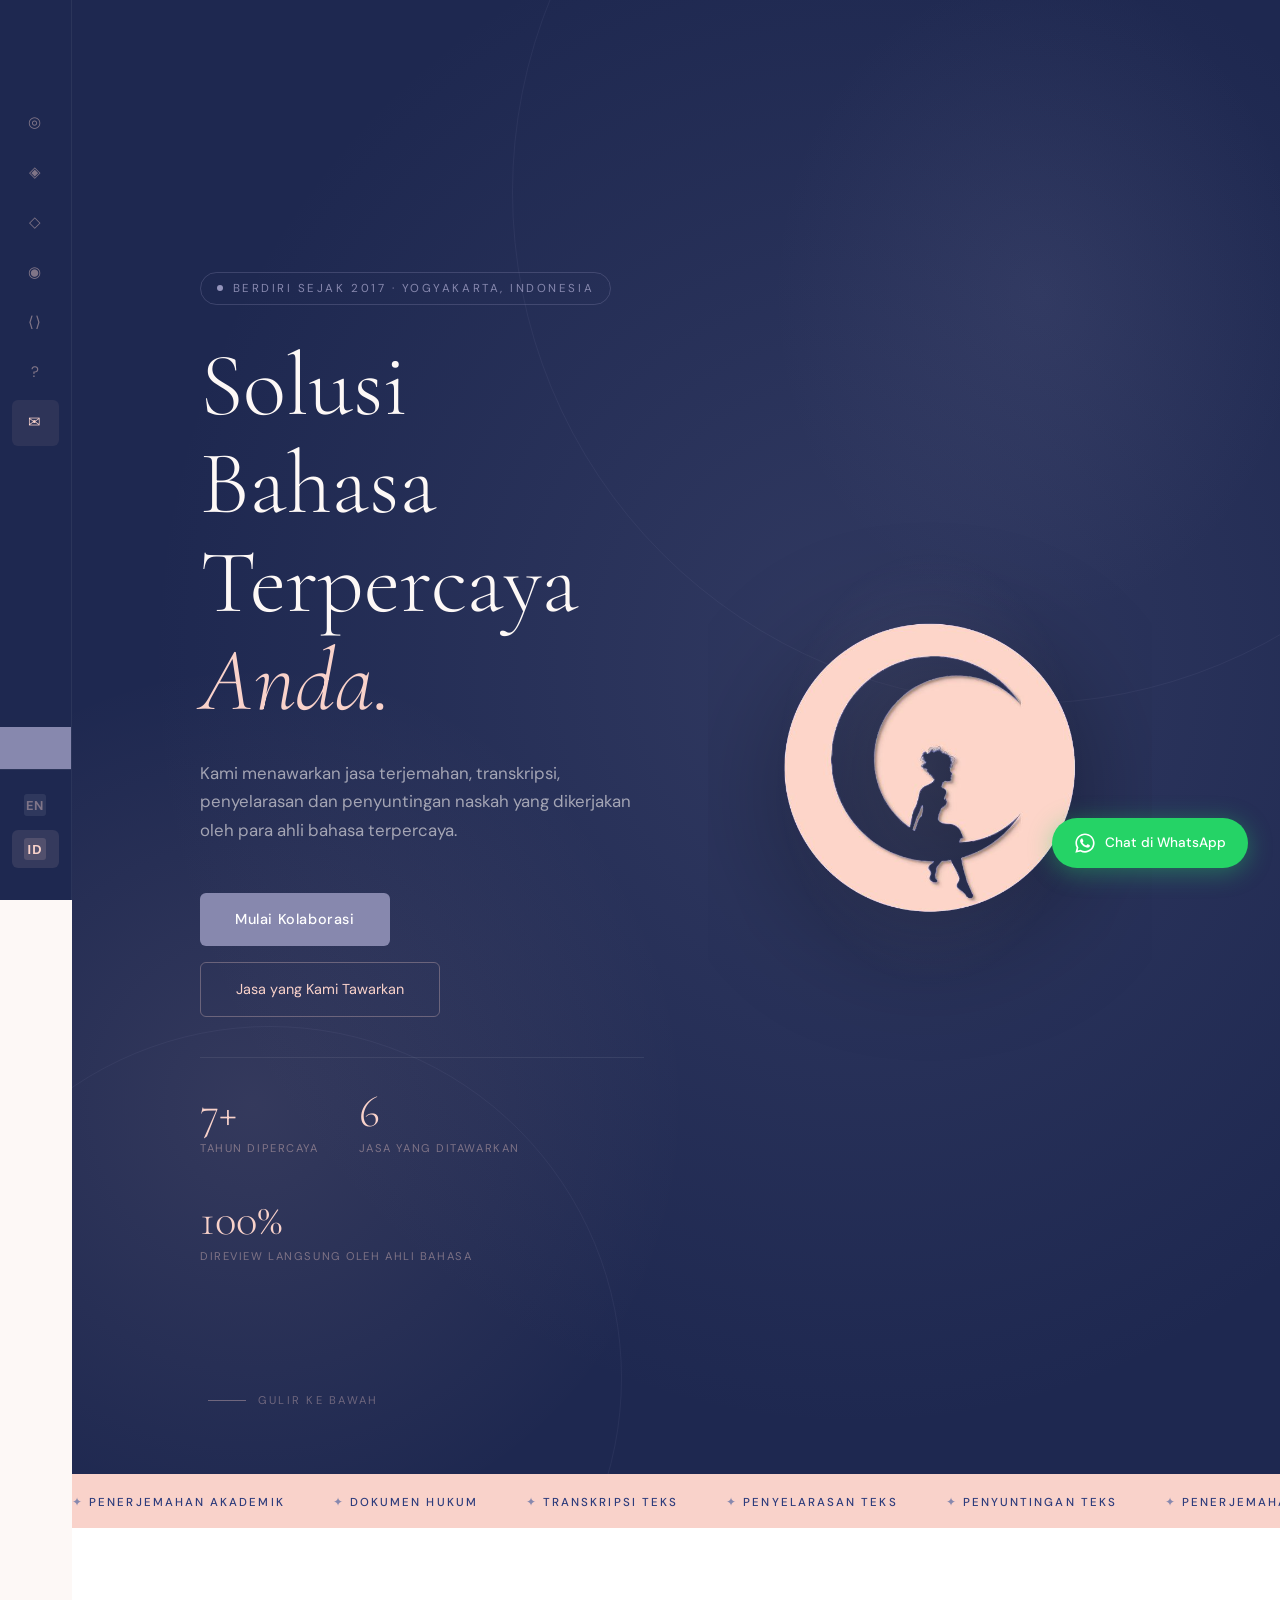
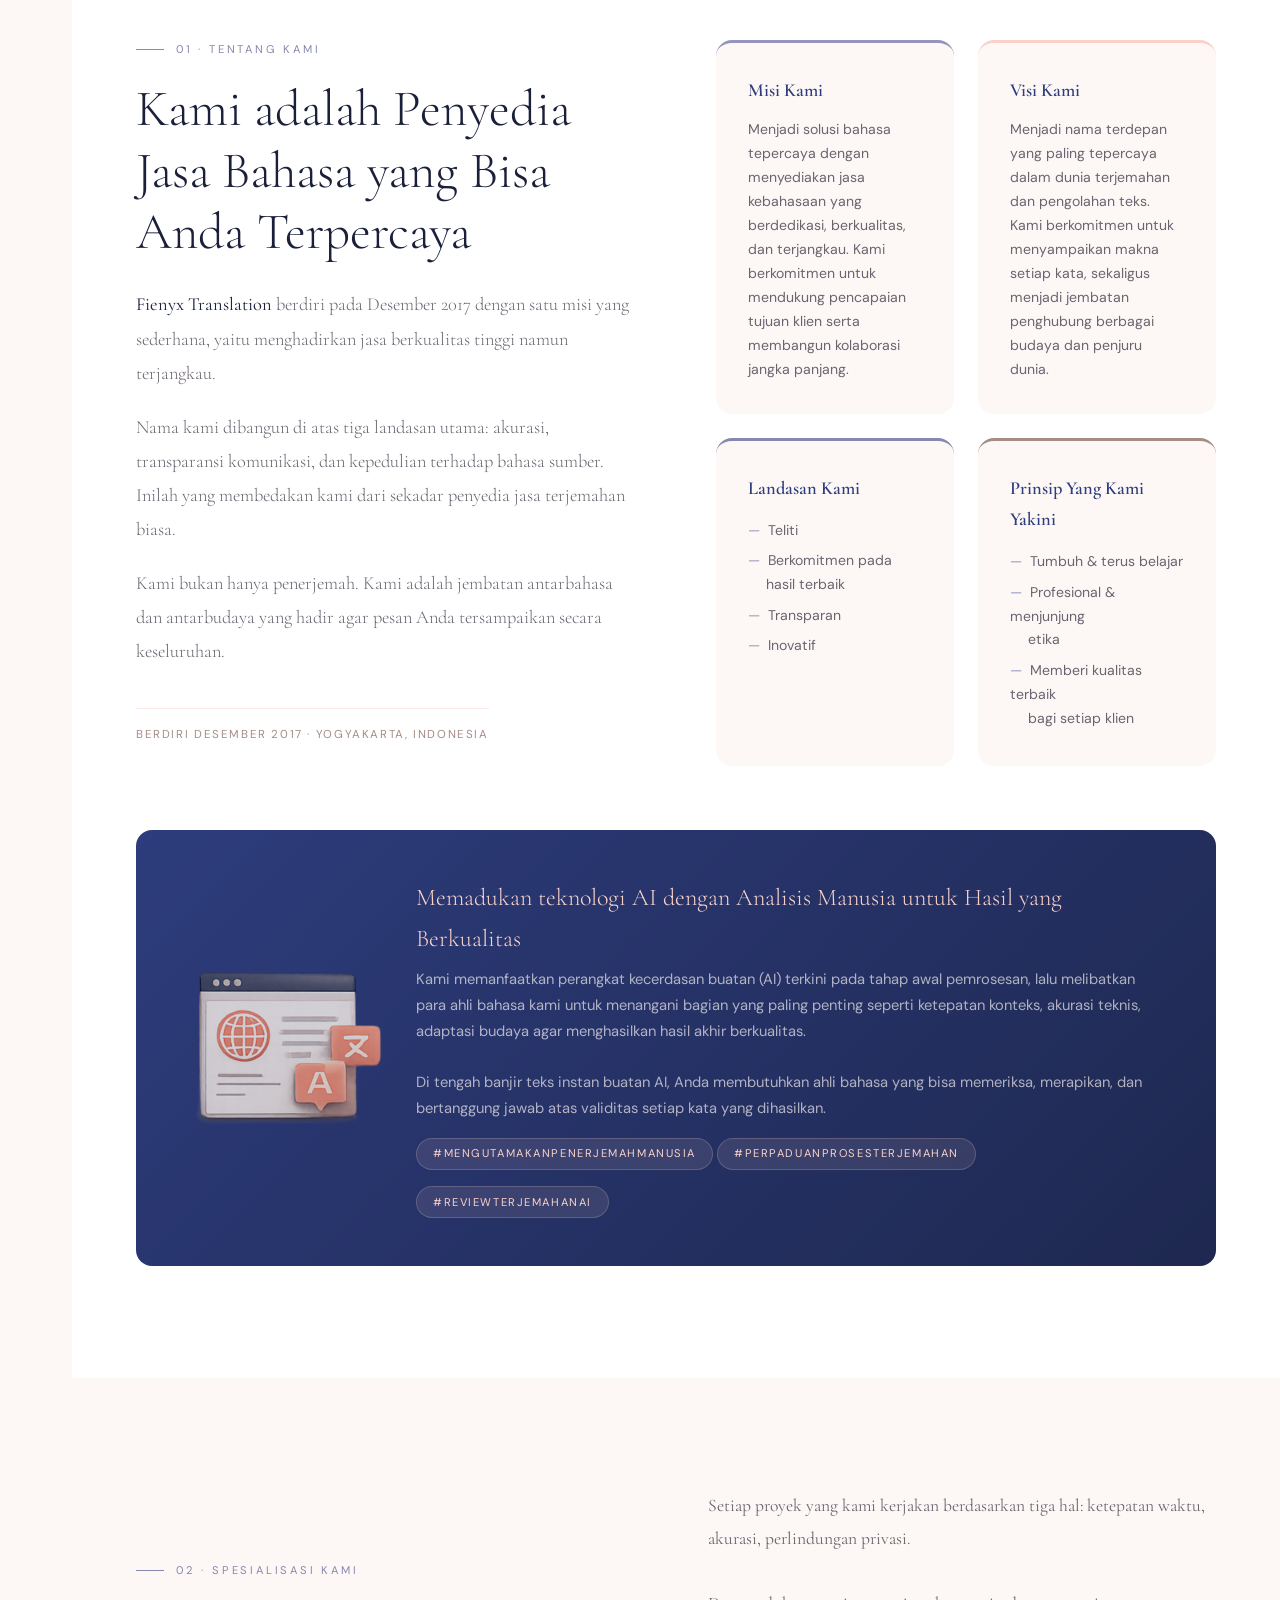
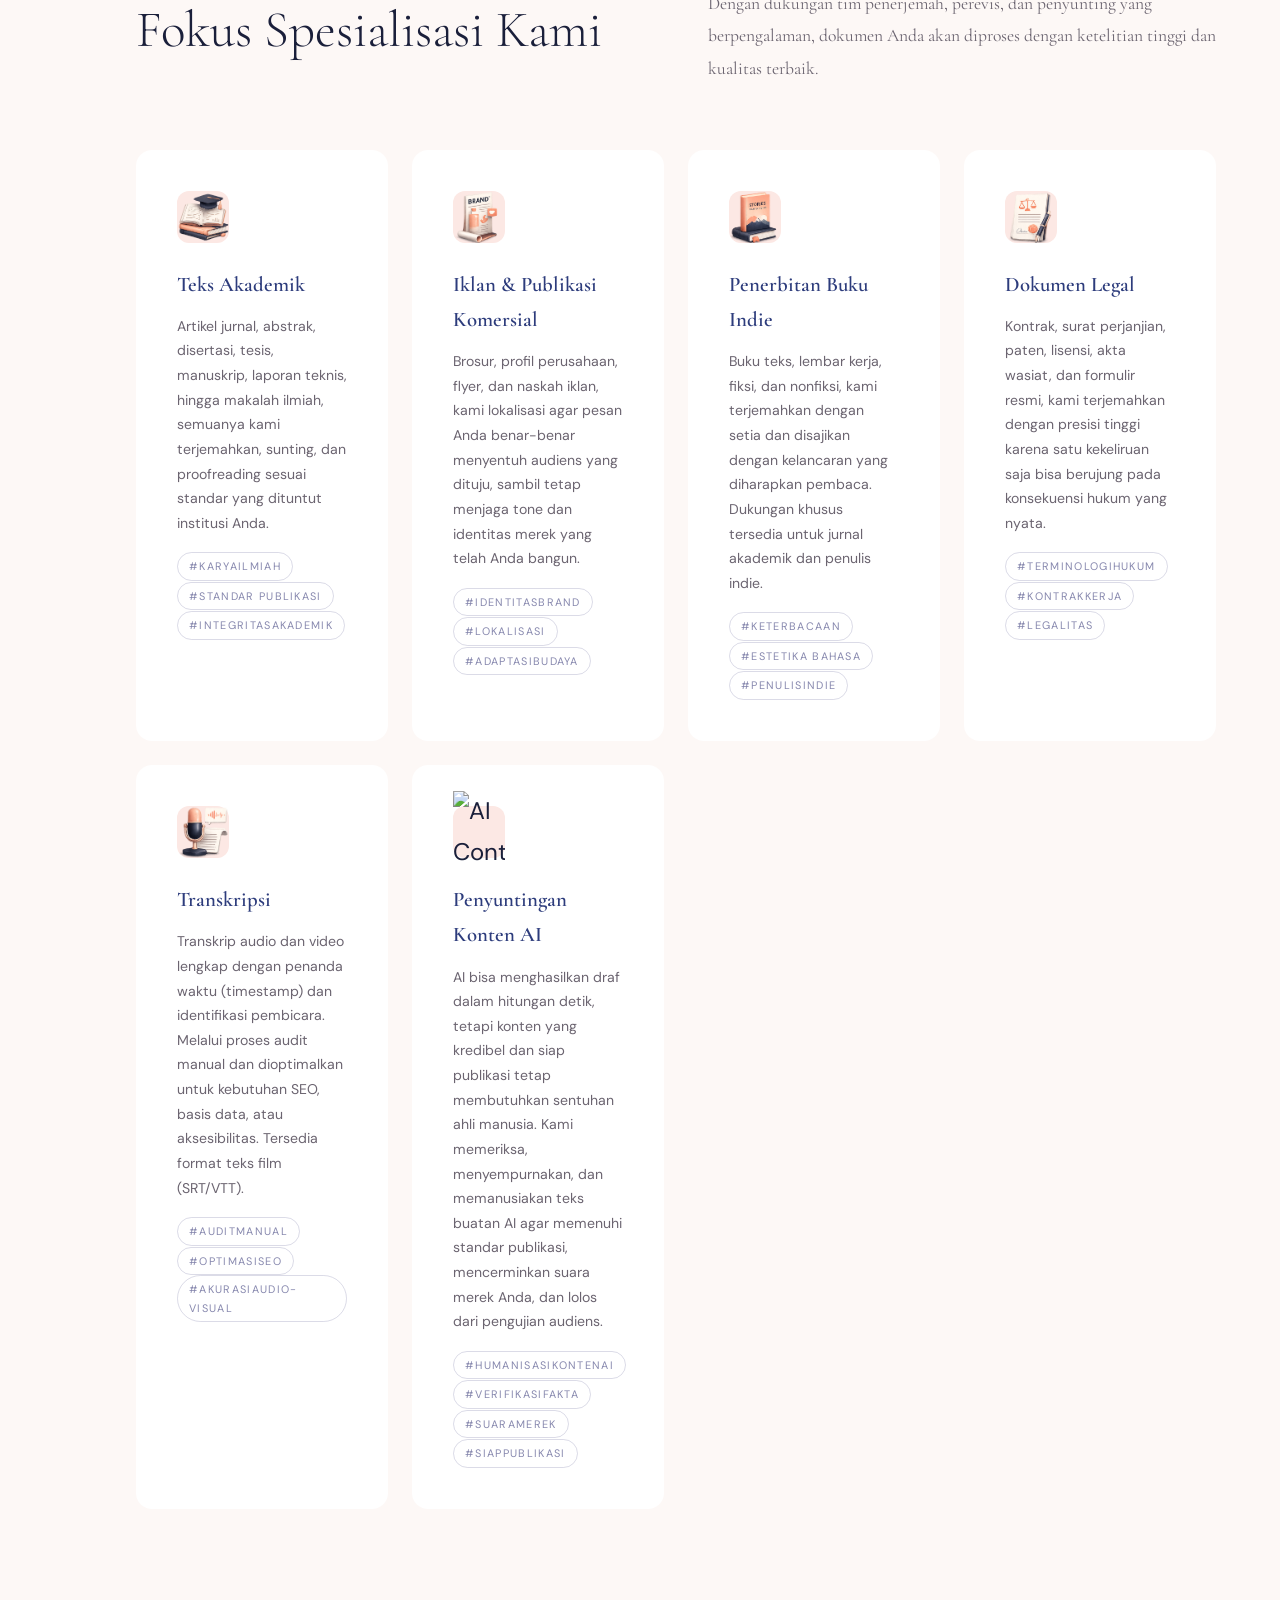
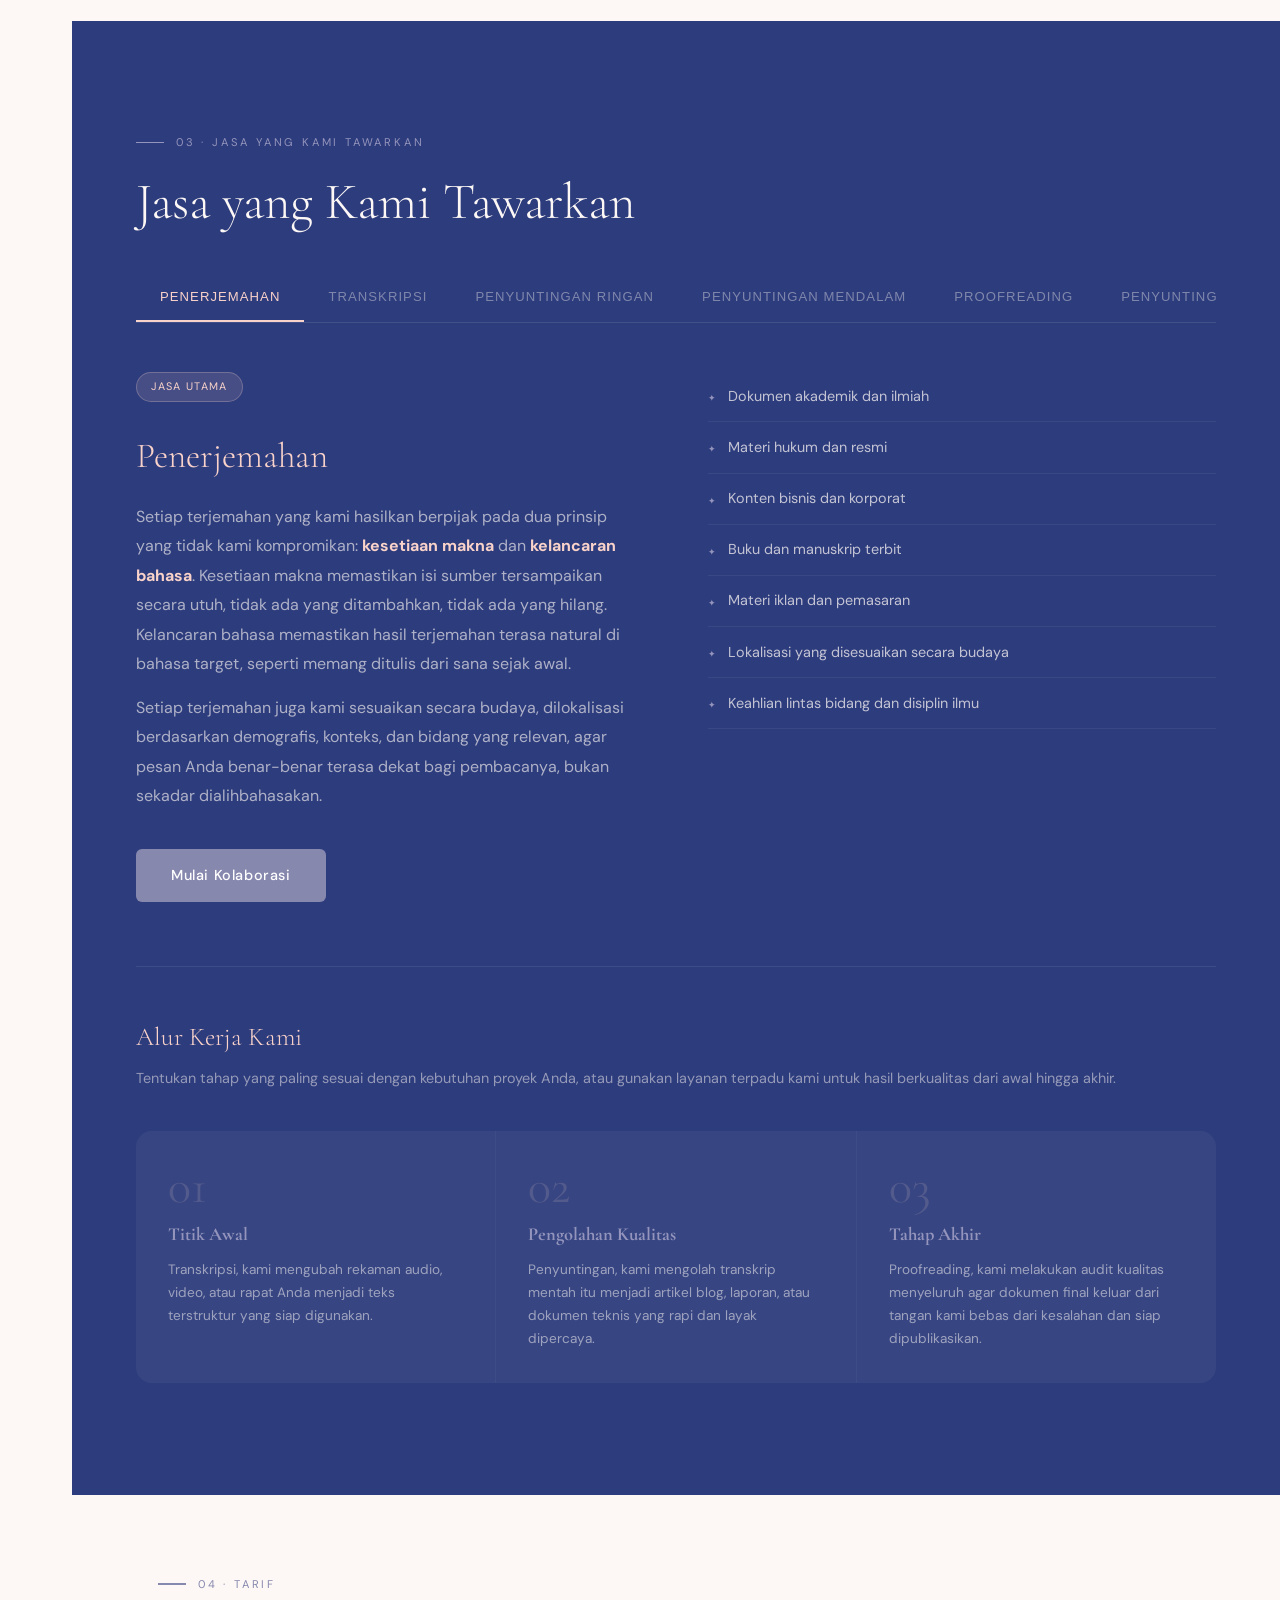
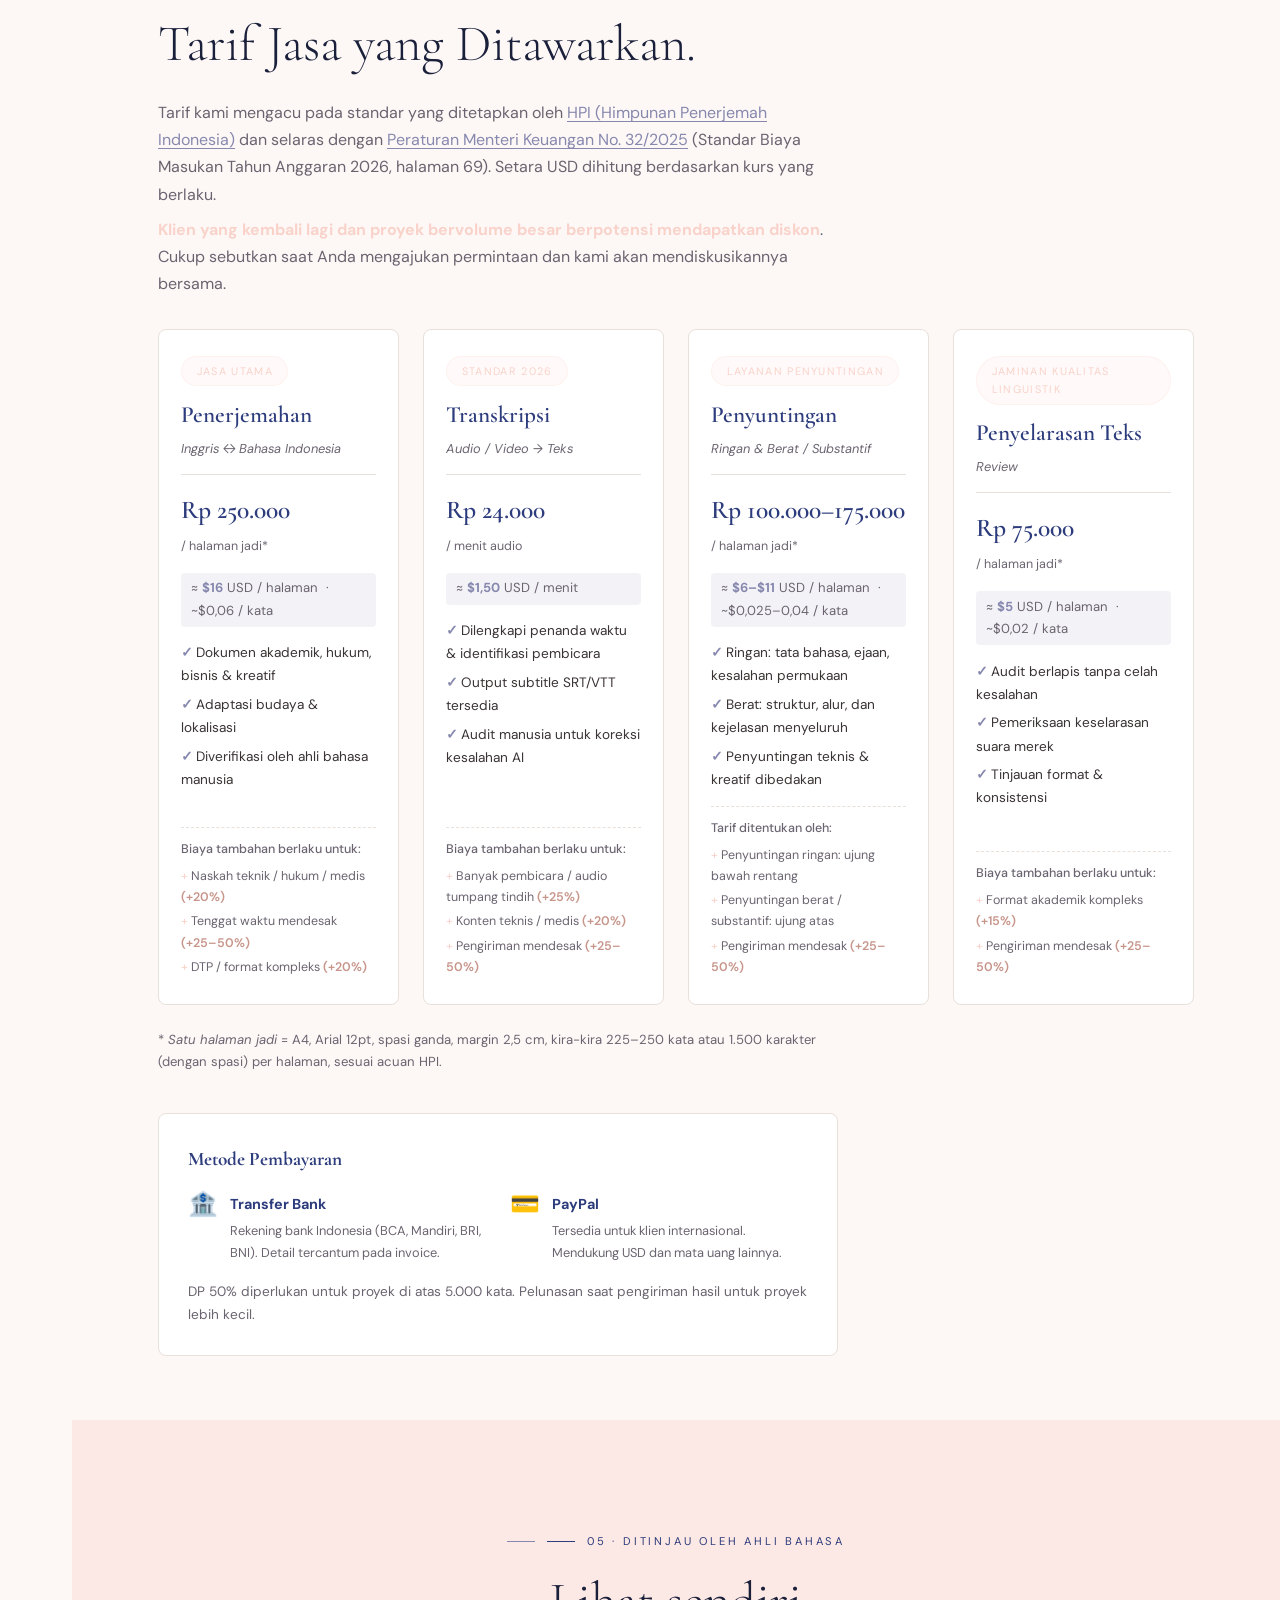
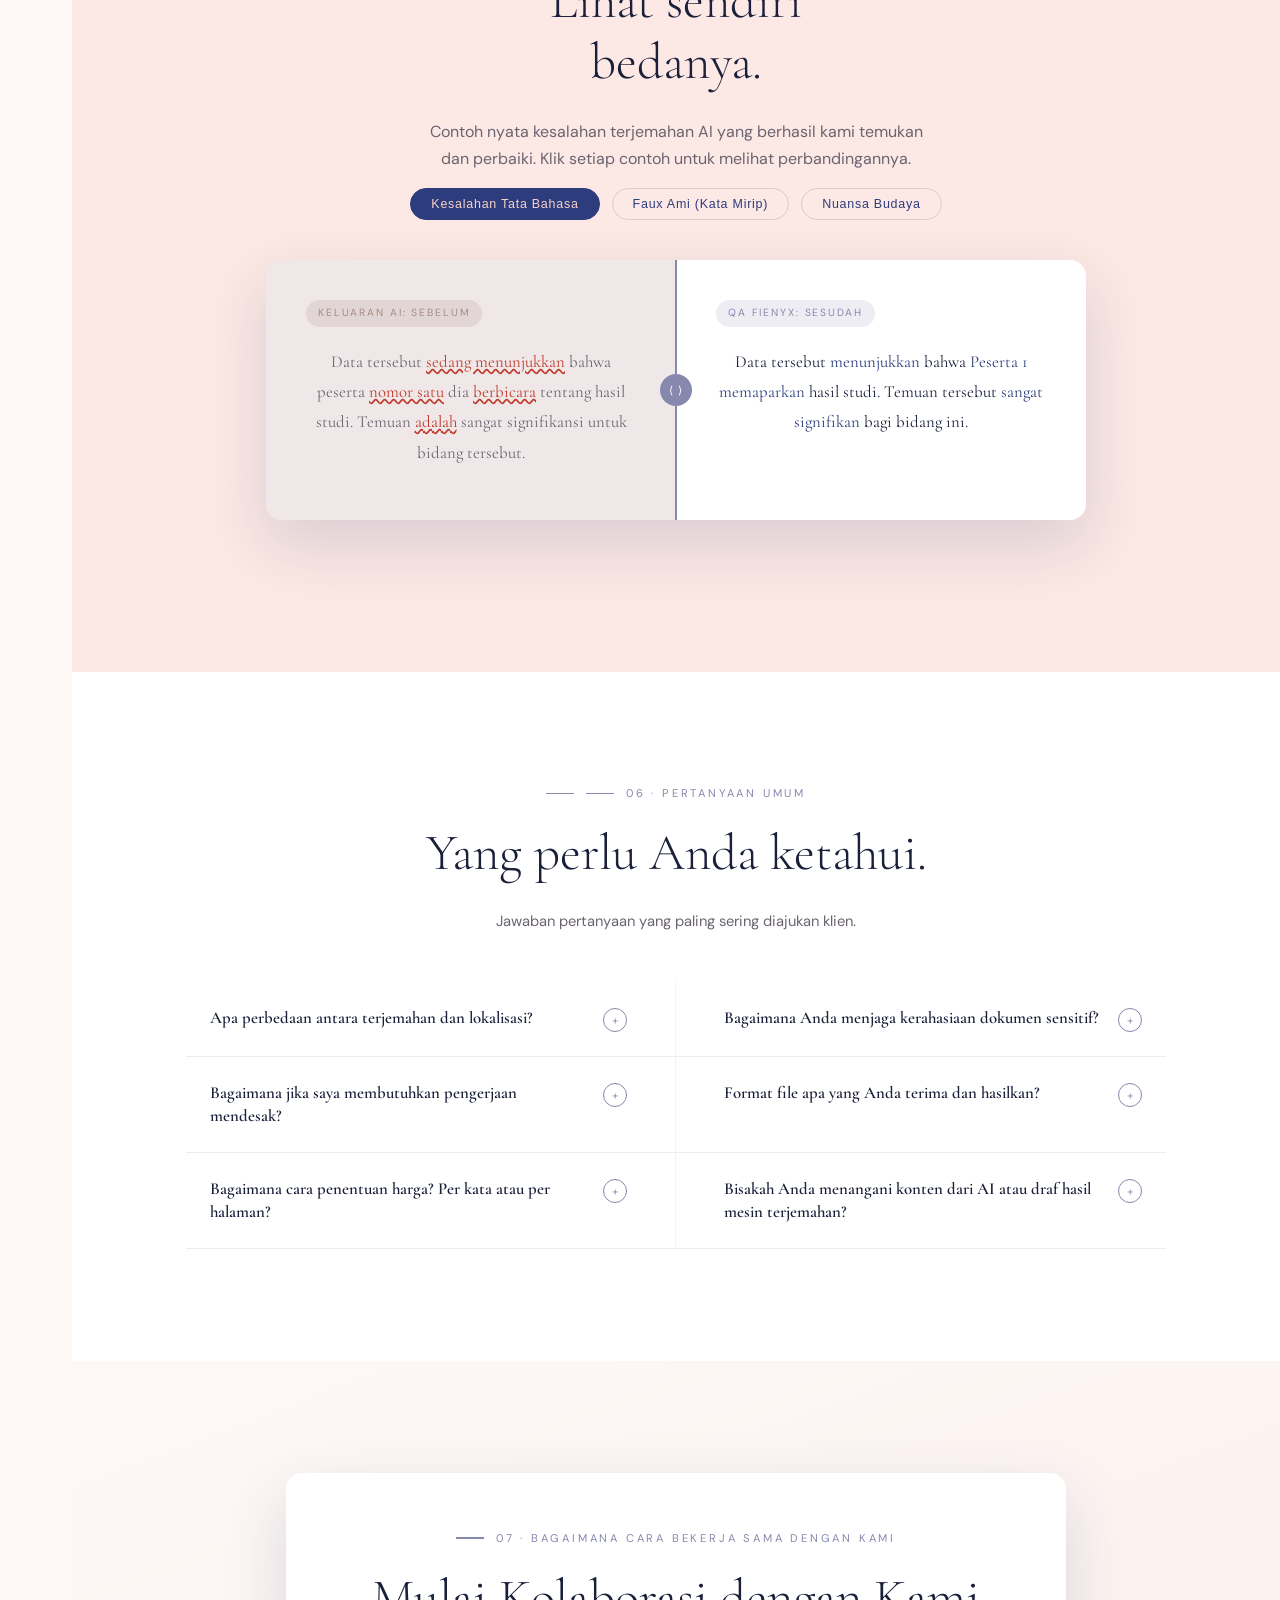
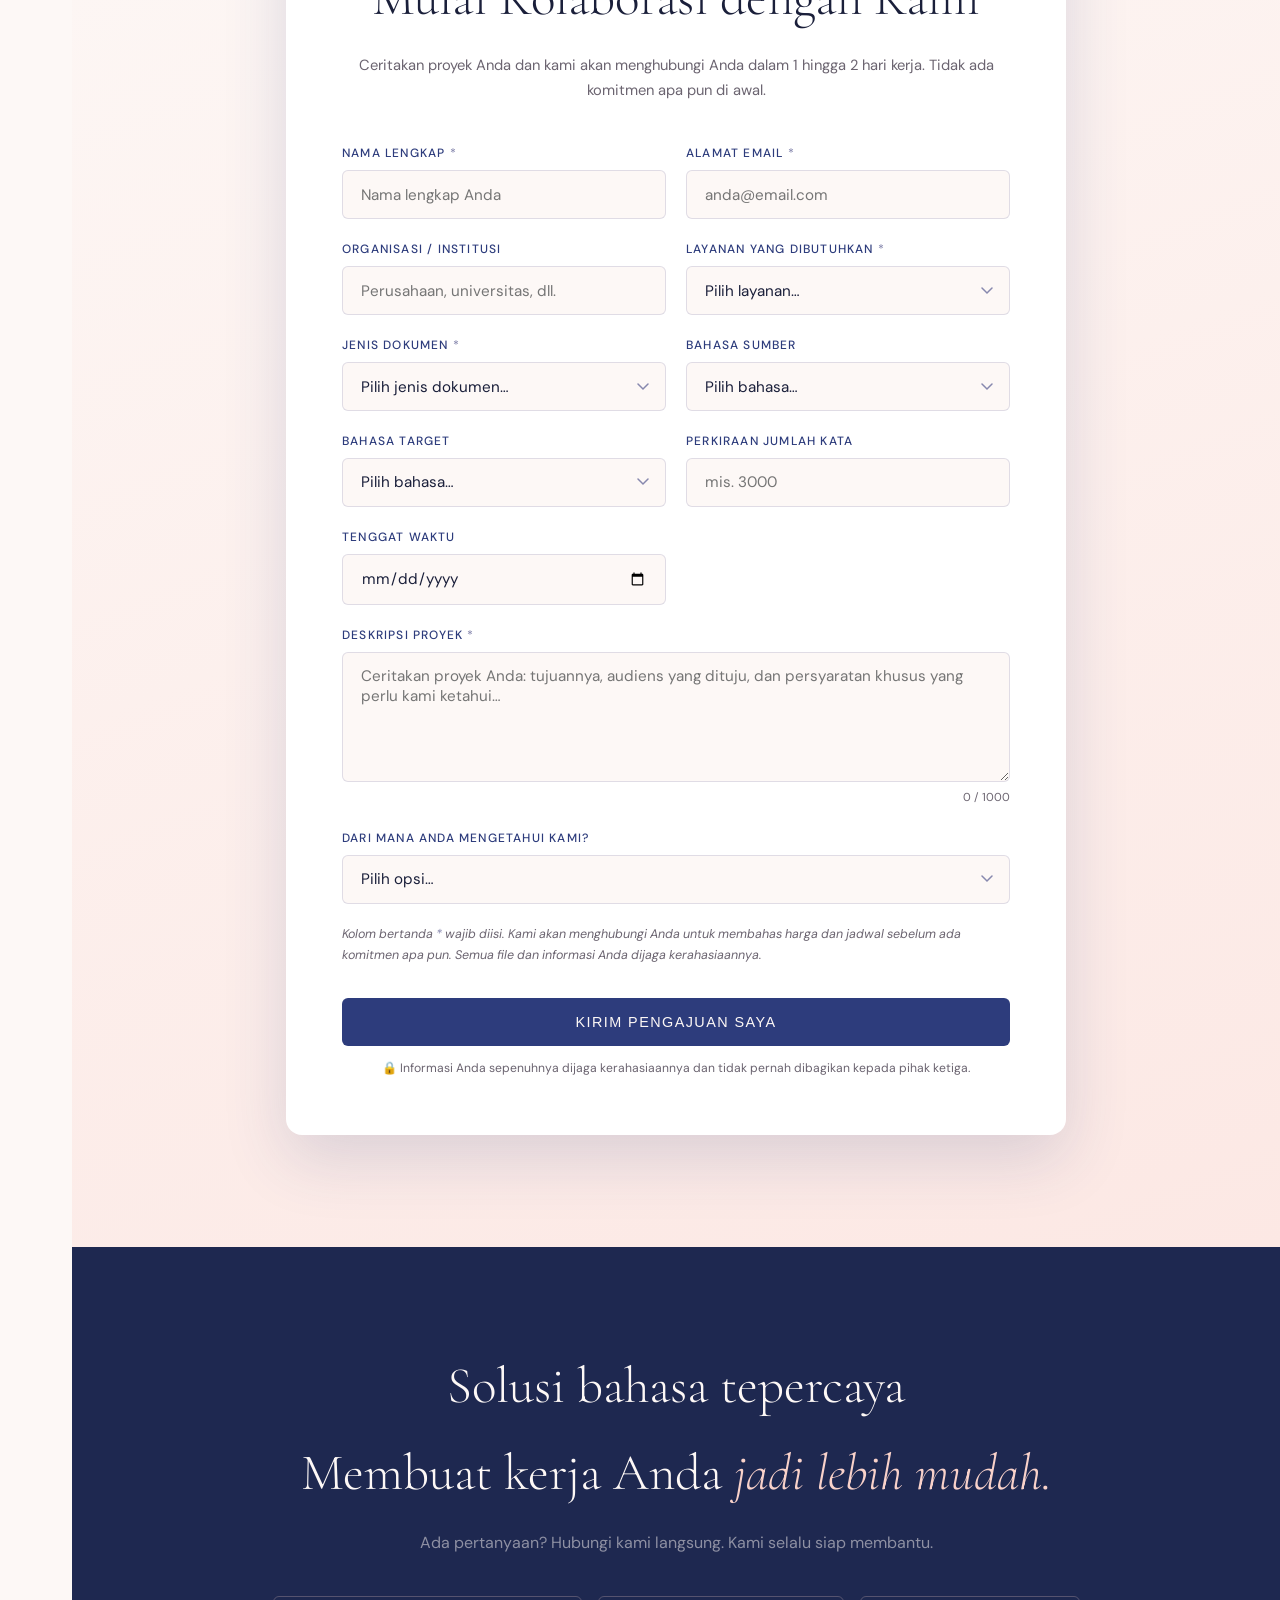
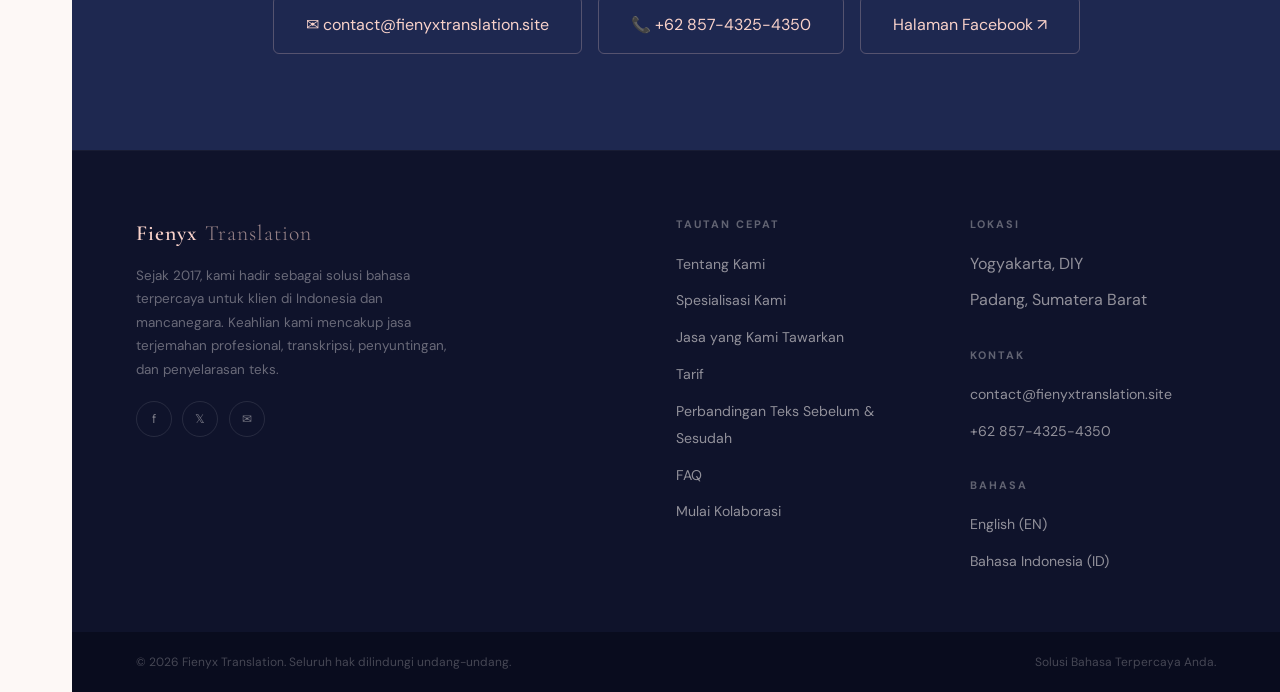
==== id.html @ f1f5223c "Update id.html" ====
<!DOCTYPE html>
<html lang="id">
<head>
  <meta charset="UTF-8" />
  <meta name="viewport" content="width=device-width, initial-scale=1.0" />

  <!-- ===== PRIMARY SEO ===== -->
   <title>Fienyx Translation — Solusi Bahasa Terpercaya Anda | Penerjemahan, Transkripsi, Penyuntingan | Yogyakarta</title>
  <meta name="description" content="Fienyx Translation adalah solusi bahasa terpercaya Anda untuk penerjemahan profesional (EN↔ID), transkripsi cerdas, proofreading bebas kesalahan, dan penyuntingan substantif. Berbasis di Yogyakarta, Indonesia." />
  <meta name="keywords" content="jasa terjemahan indonesia, penerjemahan, penyelarasan teks, transkripsi, terjemahan inggris indonesia, terjemahan akademik, terjemahan hukum, yogyakarta" />
  <meta name="author" content="Fienyx Translation" />
  <meta name="robots" content="index, follow" />
  <link rel="canonical" href="https://fienyxtranslation.site/id.html" />

  <!-- ===== HREFLANG ===== -->
  <link rel="alternate" hreflang="en" href="https://fienyxtranslation.site/" />
  <link rel="alternate" hreflang="id" href="https://fienyxtranslation.site/id.html" />
  <link rel="alternate" hreflang="x-default" href="https://fienyxtranslation.site/" />

  <!-- ===== OPEN GRAPH ===== -->
  <meta property="og:title" content="Fienyx Translation — Solusi Bahasa yang Bisa Anda Percaya" />
  <meta property="og:description" content="Penerjemahan profesional, transkripsi cerdas, dan proofreading bebas kesalahan, dikerjakan dengan teliti dan penuh tanggung jawab. Solusi bahasa terpercaya Anda sejak 2017." />
  <meta property="og:type" content="website" />
  <meta property="og:url" content="https://fienyxtranslation.site/id.html" />
  <meta property="og:locale" content="id_ID" />
  <meta property="og:locale:alternate" content="en_US" />

  <!-- ===== TWITTER CARD ===== -->
  <meta name="twitter:card" content="summary_large_image" />
  <meta name="twitter:site" content="@Fienyxtrans" />
  <meta name="twitter:title" content="Fienyx Translation: Solusi Bahasa Terpercaya Anda." />
  <meta name="twitter:description" content="Penerjemahan profesional, transkripsi, dan penyelarasan teks. Solusi bahasa terpercaya sejak 2017." />

  <!-- ===== FAVICON ===== -->
  <link rel="icon" type="image/x-icon" href="images/favicon.ico" />
  <link rel="icon" type="image/png" sizes="32x32" href="images/favicon-32x32.png" />
  <link rel="icon" type="image/png" sizes="16x16" href="images/favicon-16x16.png" />
  <link rel="apple-touch-icon" sizes="180x180" href="images/apple-touch-icon.png" />

  <!-- ===== FONTS ===== -->
  <link rel="preconnect" href="https://fonts.googleapis.com" />
  <link rel="preconnect" href="https://fonts.gstatic.com" crossorigin />
  <link href="https://fonts.googleapis.com/css2?family=Cormorant+Garamond:ital,wght@0,300;0,400;0,600;1,300;1,400&family=DM+Sans:ital,wght@0,300;0,400;0,500;1,300&family=Playfair+Display:wght@700&display=swap" rel="stylesheet" />

  <link rel="stylesheet" href="css/styles.css" />

  <!-- ===== SCHEMA.ORG ===== -->
  <script type="application/ld+json">
  {
    "@context": "https://schema.org",
    "@type": "LocalBusiness",
    "name": "Fienyx Translation",
    "description": "Layanan penerjemahan profesional, transkripsi, penyelarasan teks, dan penyuntingan substantif. Berdiri sejak 2017.",
    "url": "https://fienyxtranslation.site/id.html",
    "email": "contact@fienyxtranslation.site",
    "foundingDate": "2017-12",
    "areaServed": ["Indonesia", "Internasional"],
    "address": {
      "@type": "PostalAddress",
      "addressLocality": "Yogyakarta",
      "addressRegion": "DIY",
      "addressCountry": "ID"
    },
    "sameAs": [
      "https://web.facebook.com/Fienyx.translation",
      "https://twitter.com/Fienyxtrans"
    ],
    "serviceType": ["Penerjemahan", "Transkripsi Audio", "Penyelarasan Teks", "Penyuntingan Teks"],
    "inLanguage": ["id", "en"]
  }
  </script>

  <!-- Pricing Section Styles -->
  <style>
  #pricing {
    padding: 5rem 2rem 4rem;
    max-width: 1100px;
    margin: 0 auto;
  }

  .pricing-grid {
    display: grid;
    grid-template-columns: repeat(auto-fit, minmax(240px, 1fr));
    gap: 1.5rem;
    margin-top: 1rem;
  }

  .pricing-card {
    background: var(--surface, #fff);
    border: 1.5px solid var(--border, #e8e0da);
    border-radius: 8px;
    padding: 1.6rem 1.4rem;
    display: flex;
    flex-direction: column;
    gap: 0.9rem;
    transition: box-shadow 0.25s ease, border-color 0.25s ease;
  }

  .pricing-card:hover {
    box-shadow: 0 6px 24px rgba(45,60,124,0.10);
    border-color: var(--periwinkle, #8788ae);
  }

  .pricing-card-header h3 {
    font-family: 'Cormorant Garamond', serif;
    font-size: 1.45rem;
    font-weight: 600;
    color: var(--navy, #2d3c7c);
    margin: 0 0 0.15rem;
  }

  .pricing-lang {
    font-size: 0.8rem;
    color: var(--muted, #888);
    font-style: italic;
    margin: 0;
  }

  .pricing-rate {
    border-top: 1px solid var(--border, #e8e0da);
    padding-top: 0.8rem;
  }

  .pricing-amount {
    display: block;
    font-family: 'Cormorant Garamond', serif;
    font-size: 1.6rem;
    font-weight: 600;
    color: var(--navy, #2d3c7c);
  }

  .pricing-unit {
    font-size: 0.78rem;
    color: var(--muted, #888);
  }

  .pricing-usd {
    font-size: 0.82rem;
    color: var(--muted, #888);
    background: rgba(138,140,174,0.10);
    border-radius: 4px;
    padding: 0.3rem 0.6rem;
    display: inline-block;
  }

  .pricing-usd strong {
    color: var(--periwinkle, #8788ae);
  }

  .pricing-includes {
    list-style: none;
    padding: 0;
    margin: 0;
    font-size: 0.85rem;
    color: var(--body, #3a3334);
    display: flex;
    flex-direction: column;
    gap: 0.35rem;
  }

  .pricing-includes li::before {
    content: "✓ ";
    color: var(--periwinkle, #8788ae);
    font-weight: 700;
  }

  .pricing-surcharge {
    border-top: 1px dashed var(--border, #e8e0da);
    padding-top: 0.7rem;
    font-size: 0.78rem;
    color: var(--muted, #888);
    margin-top: auto;
  }

  .pricing-surcharge p {
    margin: 0 0 0.35rem;
    font-weight: 500;
  }

  .pricing-surcharge ul {
    list-style: none;
    padding: 0;
    margin: 0;
    display: flex;
    flex-direction: column;
    gap: 0.2rem;
  }

  .pricing-surcharge li::before {
    content: "+ ";
    color: var(--blush, #f9d2ca);
  }

  .pricing-surcharge em {
    font-style: normal;
    color: var(--blush-dark, #c7958a);
    font-weight: 600;
  }

  .pricing-footnote {
    font-size: 0.82rem;
    color: var(--muted, #888);
    margin-top: 1.5rem;
    max-width: 680px;
  }

  .pricing-payment {
    margin-top: 2.5rem;
    padding: 1.8rem;
    background: var(--surface, #fff);
    border: 1.5px solid var(--border, #e8e0da);
    border-radius: 8px;
    max-width: 680px;
  }

  .pricing-payment h4 {
    font-family: 'Cormorant Garamond', serif;
    font-size: 1.2rem;
    color: var(--navy, #2d3c7c);
    margin: 0 0 1rem;
  }

  .payment-methods {
    display: flex;
    flex-direction: column;
    gap: 1rem;
  }

  @media (min-width: 600px) {
    .payment-methods { flex-direction: row; gap: 1.5rem; }
  }

  .payment-method {
    display: flex;
    align-items: flex-start;
    gap: 0.75rem;
    flex: 1;
  }

  .payment-icon {
    font-size: 1.5rem;
    line-height: 1;
    flex-shrink: 0;
  }

  .payment-method strong {
    display: block;
    font-size: 0.9rem;
    color: var(--navy, #2d3c7c);
    margin-bottom: 0.25rem;
  }

  .payment-method p {
    font-size: 0.8rem;
    color: var(--muted, #888);
    margin: 0;
  }

  @media (max-width: 600px) {
    .pricing-grid { grid-template-columns: 1fr; }
    #pricing { padding: 3.5rem 1.25rem 3rem; }
  }
  </style>
</head>
<body>

<!-- SKIP TO CONTENT -->
<a href="#main-content" class="skip-link">Ke konten utama</a>

<!-- PRELOADER -->
<div id="preloader" role="status" aria-label="Memuat">
  <div class="loader-logo" aria-hidden="true">Fienyx</div>
  <div class="loader-bar" aria-hidden="true"><div class="loader-bar-fill"></div></div>
</div>

<!-- BACK TO TOP -->
<button id="back-top" aria-label="Kembali ke atas">↑</button>

<!-- WHATSAPP FLOATING BUTTON -->
<a href="https://wa.me/6285743254350?text=Halo%20Fienyx%20Translation%2C%20saya%20ingin%20bertanya%20mengenai%20layanan%20Anda."
   class="whatsapp-float"
   target="_blank"
   rel="noopener noreferrer"
   aria-label="Chat dengan kami di WhatsApp">
  <svg viewBox="0 0 32 32" fill="currentColor" xmlns="http://www.w3.org/2000/svg" aria-hidden="true">
    <path d="M16 2C8.268 2 2 8.268 2 16c0 2.522.666 4.886 1.83 6.938L2 30l7.29-1.807A13.92 13.92 0 0 0 16 30c7.732 0 14-6.268 14-14S23.732 2 16 2Zm0 25.6a11.54 11.54 0 0 1-5.86-1.6l-.42-.25-4.33 1.074 1.097-4.218-.275-.433A11.562 11.562 0 0 1 4.4 16C4.4 9.592 9.592 4.4 16 4.4S27.6 9.592 27.6 16 22.408 27.6 16 27.6Zm6.34-8.62c-.348-.174-2.062-1.018-2.382-1.133-.32-.116-.554-.174-.787.174-.234.348-.905 1.133-1.11 1.367-.204.234-.407.261-.756.087-.348-.174-1.47-.542-2.8-1.727-1.034-.922-1.733-2.062-1.937-2.41-.203-.348-.022-.536.153-.709.157-.155.348-.406.522-.609.174-.203.232-.348.348-.582.116-.232.058-.436-.029-.609-.087-.174-.787-1.897-1.078-2.598-.284-.682-.573-.59-.787-.6l-.67-.012c-.232 0-.61.087-.928.435-.32.348-1.22 1.192-1.22 2.907 0 1.715 1.25 3.373 1.424 3.607.174.232 2.46 3.757 5.96 5.27.834.36 1.485.575 1.993.736.837.267 1.6.229 2.202.139.672-.1 2.062-.843 2.354-1.657.29-.815.29-1.513.204-1.657-.087-.145-.32-.232-.668-.406Z"/>
  </svg>
  <span class="whatsapp-float-label">Chat di WhatsApp</span>
</a>

<!-- SIDEBAR TOGGLE (mobile) -->
<button id="sidebarToggle" aria-label="Buka/tutup menu navigasi" aria-expanded="false" aria-controls="sidebar">
  <span></span><span></span><span></span>
</button>

<!-- SIDEBAR OVERLAY (mobile) -->
<div id="sidebarOverlay" aria-hidden="true"></div>

<!-- SIDEBAR NAV -->
<nav id="sidebar" role="navigation" aria-label="Navigasi utama">
  <a href="#hero" class="sidebar-logo" aria-label="Fienyx Translation: Beranda">
    <div class="sidebar-logo-mark" aria-hidden="true"><img src="/images/favicon-16x16.png" alt="Fienyx Logo"></div>
    <div class="sidebar-logo-text">Fienyx <span>Translation</span></div>
  </a>

  <div class="sidebar-nav" role="list">
    <a href="#about" class="sidebar-link" role="listitem" data-tooltip="Tentang Kami">
      <span class="sidebar-link-icon" aria-hidden="true">◎</span>
      <span class="sidebar-link-label">Tentang Kami</span>
    </a>
    <a href="#services" class="sidebar-link" role="listitem" data-tooltip="Keahlian Kami">
      <span class="sidebar-link-icon" aria-hidden="true">◈</span>
      <span class="sidebar-link-label">Spesialisasi Kami</span>
    </a>
    <a href="#offerings" class="sidebar-link" role="listitem" data-tooltip="Layanan">
      <span class="sidebar-link-icon" aria-hidden="true">◇</span>
      <span class="sidebar-link-label">Jasa yang Kami Tawarkan</span>
    </a>
    <a href="#pricing" class="sidebar-link" role="listitem" data-tooltip="Tarif">
      <span class="sidebar-link-icon" aria-hidden="true">◉</span>
      <span class="sidebar-link-label">Tarif</span>
    </a>
    <a href="#compare" class="sidebar-link" role="listitem" data-tooltip="Sebelum & Sesudah">
      <span class="sidebar-link-icon" aria-hidden="true">⟨⟩</span>
      <span class="sidebar-link-label">Perbandingan Teks</span>
    </a>
    <a href="#faq" class="sidebar-link" role="listitem" data-tooltip="FAQ">
      <span class="sidebar-link-icon" aria-hidden="true">?</span>
      <span class="sidebar-link-label">FAQ</span>
    </a>
    <a href="#contact" class="sidebar-link" role="listitem" data-tooltip="Kontak">
      <span class="sidebar-link-icon" aria-hidden="true">✉</span>
      <span class="sidebar-link-label">Kontak</span>
    </a>
  </div>
  <a href="#apply" class="sidebar-cta" data-tooltip="Ajukan Penawaran">
    <span class="sidebar-link-icon" aria-hidden="true">✦</span>
    <span class="sidebar-cta-label">Mulai Kolaborasi</span>
  </a>

  <div class="sidebar-lang" role="navigation" aria-label="Pilihan bahasa">
    <a href="index.html" class="sidebar-lang-btn" aria-label="Ganti ke Bahasa Inggris" hreflang="en">
      <span class="sidebar-lang-icon" aria-hidden="true">EN</span>
      <span class="sidebar-lang-label">English</span>
    </a>
    <button class="sidebar-lang-btn active" aria-current="true" aria-label="Bahasa saat ini: Indonesia">
      <span class="sidebar-lang-icon" aria-hidden="true">ID</span>
      <span class="sidebar-lang-label">Indonesia</span>
    </button>
  </div>
</nav>

<!-- MAIN CONTENT -->
<main id="main-content">

<!-- HERO -->
<section id="hero" aria-label="Hero">
  <div class="hero-bg" aria-hidden="true"></div>
  <div class="hero-mesh" aria-hidden="true"></div>
  <div class="hero-content">
    <div class="hero-text-col">
      <div class="hero-tag">Berdiri Sejak 2017 · Yogyakarta, Indonesia</div>
      <h1 class="hero-h1">
        Solusi Bahasa <br> Terpercaya <em> Anda.</em>
      </h1>
      <p class="hero-sub">
        Kami menawarkan jasa terjemahan, transkripsi, penyelarasan dan penyuntingan naskah yang dikerjakan oleh para ahli bahasa terpercaya.
      </p>
      <div class="hero-actions">
        <a href="#apply" class="btn-primary">Mulai Kolaborasi</a>
        <a href="#offerings" class="btn-outline">Jasa yang Kami Tawarkan</a>
      </div>
      <div class="hero-stats-row">
        <div class="stat-item">
          <div class="stat-num">7+</div>
          <div class="stat-label">Tahun Dipercaya</div>
        </div>
        <div class="stat-item">
          <div class="stat-num">6</div>
          <div class="stat-label">Jasa yang Ditawarkan</div>
        </div>
        <div class="stat-item">
          <div class="stat-num">100%</div>
          <div class="stat-label">Direview Langsung oleh Ahli Bahasa</div>
        </div>
      </div>
    </div>

    <div class="hero-image-col">
      <img src="images/hero.png" alt="Tim Fienyx Translation sedang bekerja" class="hero-img" width="500" height="625" />
    </div>
  </div>
  <a href="#about" class="hero-scroll" aria-label="Gulir ke bagian Tentang Kami">Gulir ke Bawah</a>
</section>

<!-- TRUST MARQUEE -->
<div class="trust-marquee" aria-hidden="true" role="presentation">
  <div class="marquee-track">
    <span>Penerjemahan Akademik</span>
    <span>Dokumen Hukum</span>
    <span>Transkripsi Teks</span>
    <span>Penyelarasan Teks</span>
    <span>Penyuntingan Teks</span>
    <span>Penerjemahan Akademik</span>
    <span>Penerjemahan Dokumen Hukum</span>
    <span>Transkripsi Teks</span>
    <span>Penyelarasan Teks</span>
    <span>Penyuntingan Penyelarasan</span>
  </div>
</div>

<!-- ABOUT -->
<section id="about" aria-labelledby="about-heading">
  <div class="about-grid">
    <div class="about-intro reveal">
      <div class="section-label">01 · Tentang Kami</div>
      <h2 id="about-heading" class="section-title">Kami adalah Penyedia Jasa Bahasa yang Bisa Anda Terpercaya</h2>
      <p>
        <strong>Fienyx Translation</strong> berdiri pada Desember 2017 dengan satu misi yang sederhana, yaitu menghadirkan jasa berkualitas tinggi namun terjangkau. 
      </p>
      <p>
        Nama kami dibangun di atas tiga landasan utama: akurasi, transparansi komunikasi, dan kepedulian terhadap bahasa sumber. Inilah yang membedakan kami dari sekadar penyedia jasa terjemahan biasa. 
      </p>
      <p>
         Kami bukan hanya penerjemah. Kami adalah jembatan antarbahasa dan antarbudaya yang hadir agar pesan Anda tersampaikan secara keseluruhan. 
      </p>
      <span class="about-tag">Berdiri Desember 2017 · Yogyakarta, Indonesia</span>
    </div>
    <div class="about-values reveal" style="transition-delay:.15s">
      <div class="value-card">
        <h4>Misi Kami</h4>
        <p> Menjadi solusi bahasa tepercaya dengan menyediakan jasa kebahasaan yang berdedikasi, berkualitas, dan terjangkau. Kami berkomitmen untuk mendukung pencapaian tujuan klien serta membangun kolaborasi jangka panjang.</p>
      </div>
      <div class="value-card">
        <h4>Visi Kami</h4>
        <p> Menjadi nama terdepan yang paling tepercaya dalam dunia terjemahan dan pengolahan teks. Kami berkomitmen untuk menyampaikan makna setiap kata, sekaligus menjadi jembatan penghubung berbagai budaya dan penjuru dunia.</p>
      </div>
      <div class="value-card">
        <h4>Landasan Kami</h4>
        <ul>
          <li>Teliti</li>
          <li>Berkomitmen pada <br> 
               &emsp; hasil terbaik</li>
          <li>Transparan</li>
          <li>Inovatif</li>
        </ul>
      </div>
      <div class="value-card">
        <h4>Prinsip Yang Kami Yakini</h4>
        <ul>
          <li>Tumbuh &amp; terus belajar</li>
          <li>Profesional &amp; menjunjung <br>
            &emsp; etika</li>
          <li>Memberi kualitas terbaik <br>
            &emsp; bagi setiap klien</li>
        </ul>
      </div>
    </div>
  </div>

  <div class="workflow-strip reveal">
    <div class="workflow-icon" aria-hidden="true"><img src="/images/Fienyx - Icon.png" alt="Translation" width="200" height="200"></div>
    <div>
      <h3>Memadukan teknologi AI dengan Analisis Manusia untuk Hasil yang Berkualitas</h3>
      <p>Kami memanfaatkan perangkat kecerdasan buatan (AI) terkini pada tahap awal pemrosesan, lalu melibatkan para ahli bahasa kami untuk menangani bagian yang paling penting seperti ketepatan konteks, akurasi teknis, adaptasi budaya agar menghasilkan hasil akhir berkualitas.
      <br>
      <br>Di tengah banjir teks instan buatan AI, Anda membutuhkan ahli bahasa yang bisa memeriksa, merapikan, dan bertanggung jawab atas validitas setiap kata yang dihasilkan.</p>
      <div class="workflow-badge">#MengutamakanPenerjemahManusia </div>
      <div class="workflow-badge">#PerpaduanProsesTerjemahan</div>
      <div class="workflow-badge"> #ReviewTerjemahanAI </div>
    </div>
  </div>
</section>

<!-- SERVICES -->
<section id="services" aria-labelledby="services-heading">
  <div class="services-intro">
    <div class="reveal">
      <div class="section-label">02 · Spesialisasi Kami</div>
      <h2 id="services-heading" class="section-title">Fokus Spesialisasi Kami</h2>
    </div>
    <p class="services-lead reveal" style="transition-delay:.1s">
      Setiap proyek yang kami kerjakan berdasarkan tiga hal: ketepatan waktu, akurasi, perlindungan privasi.<br>
      <br> Dengan dukungan tim penerjemah, perevis, dan penyunting yang berpengalaman, dokumen Anda akan diproses dengan ketelitian tinggi dan kualitas terbaik.
    </p>
  </div>
  <div class="services-grid">
    <div class="service-card reveal">
      <div class="service-icon" aria-hidden="true"><img src="/images/Fienyx - Icon Academic.png" alt="Academic Text"></div>
      <h3>Teks Akademik</h3>
      <p>Artikel jurnal, abstrak, disertasi, tesis, manuskrip, laporan teknis, hingga makalah ilmiah, semuanya kami terjemahkan, sunting, dan proofreading sesuai standar yang dituntut institusi Anda.</p>
      <span class="service-tag">#KaryaIlmiah</span><span class="service-tag">#Standar Publikasi</span><span class="service-tag">#IntegritasAkademik</span>
    </div>
    <div class="service-card reveal" style="transition-delay:.08s">
      <div class="service-icon" aria-hidden="true"><img src="/images/Fienyx - Icon Brand.png" alt="Brand"></div>
      <h3>Iklan &amp; Publikasi Komersial</h3>
      <p>Brosur, profil perusahaan, flyer, dan naskah iklan, kami lokalisasi agar pesan Anda benar-benar menyentuh audiens yang dituju, sambil tetap menjaga tone dan identitas merek yang telah Anda bangun.</p>
      <span class="service-tag">#IdentitasBrand</span><span class="service-tag">#Lokalisasi</span><span class="service-tag">#AdaptasiBudaya</span>
    </div>
    <div class="service-card reveal" style="transition-delay:.16s">
      <div class="service-icon" aria-hidden="true"><img src="/images/Fienyx - Icon Story.png" alt="Fiction"></div>
      <h3>Penerbitan Buku Indie</h3>
      <p>Buku teks, lembar kerja, fiksi, dan nonfiksi, kami terjemahkan dengan setia dan disajikan dengan kelancaran yang diharapkan pembaca. Dukungan khusus tersedia untuk jurnal akademik dan penulis indie.</p>
      <span class="service-tag">#Keterbacaan</span><span class="service-tag">#Estetika Bahasa</span><span class="service-tag">#PenulisIndie</span>
    </div>
    <div class="service-card reveal" style="transition-delay:.24s">
      <div class="service-icon" aria-hidden="true"><img src="/images/Fienyx - Icon Law.png" alt="Law"></div>
      <h3>Dokumen Legal</h3>
      <p>Kontrak, surat perjanjian, paten, lisensi, akta wasiat, dan formulir resmi, kami terjemahkan dengan presisi tinggi karena satu kekeliruan saja bisa berujung pada konsekuensi hukum yang nyata.</p>
      <span class="service-tag">#TerminologiHukum</span><span class="service-tag">#KontrakKerja</span><span class="service-tag">#Legalitas</span>
    </div>
    <div class="service-card reveal" style="transition-delay:.32s">
      <div class="service-icon" aria-hidden="true"><img src="/images/Fienyx - Icon Transcript.png" alt="Transcript"></div>
      <h3>Transkripsi</h3>
      <p>Transkrip audio dan video lengkap dengan penanda waktu (timestamp) dan identifikasi pembicara. Melalui proses audit manual dan dioptimalkan untuk kebutuhan SEO, basis data, atau aksesibilitas. Tersedia format teks film (SRT/VTT).</p>
      <span class="service-tag">#AuditManual</span><span class="service-tag">#OptimasiSEO</span><span class="service-tag">#AkurasiAudio-Visual</span>
    </div>
    <div class="service-card reveal" style="transition-delay:.40s">
      <div class="service-icon" aria-hidden="true"><img src="/images/Fienyx - Icon AI content.png" alt="AI Content"></div>
      <h3>Penyuntingan Konten AI</h3>
      <p>AI bisa menghasilkan draf dalam hitungan detik, tetapi konten yang kredibel dan siap publikasi tetap membutuhkan sentuhan ahli manusia. Kami memeriksa, menyempurnakan, dan memanusiakan teks buatan AI agar memenuhi standar publikasi, mencerminkan suara merek Anda, dan lolos dari pengujian audiens.</p>
      <span class="service-tag">#HumanisasiKontenAI</span><span class="service-tag">#VerifikasiFakta</span><span class="service-tag">#SuaraMerek</span><span class="service-tag">#SiapPublikasi</span>
    </div>
  </div>
</section>

<!-- OFFERINGS (TABS) -->
<section id="offerings" aria-labelledby="offerings-heading">
  <div class="reveal">
    <div class="section-label">03 · Jasa yang Kami Tawarkan</div>
    <h2 id="offerings-heading" class="section-title">Jasa yang Kami Tawarkan</h2>
  </div>

  <div class="tabs-nav" style="margin-top:2.5rem" role="tablist" aria-label="Jenis layanan">
    <button class="tab-btn active" data-tab="translating" role="tab" aria-selected="true" aria-controls="tab-translating" id="btn-translating">Penerjemahan</button>
    <button class="tab-btn" data-tab="transcription" role="tab" aria-selected="false" aria-controls="tab-transcription" id="btn-transcription">Transkripsi</button>
    <button class="tab-btn" data-tab="light-editing" role="tab" aria-selected="false" aria-controls="tab-light-editing" id="btn-light-editing">Penyuntingan Ringan</button>
    <button class="tab-btn" data-tab="heavy-editing" role="tab" aria-selected="false" aria-controls="tab-heavy-editing" id="btn-heavy-editing">Penyuntingan Mendalam</button>
    <button class="tab-btn" data-tab="proofreading" role="tab" aria-selected="false" aria-controls="tab-proofreading" id="btn-proofreading">Proofreading</button>
    <button class="tab-btn" data-tab="ai-editing" role="tab" aria-selected="false" aria-controls="tab-ai-editing" id="btn-ai-editing">Penyuntingan Konten AI</button>
  </div>

  <div class="tab-content active" id="tab-translating" role="tabpanel" aria-labelledby="btn-translating">
    <div class="tab-info">
      <div class="tab-badge">Jasa Utama</div>
      <h2>Penerjemahan</h2>
      <p>Setiap terjemahan yang kami hasilkan berpijak pada dua prinsip yang tidak kami kompromikan: <strong style="color:var(--blush)">kesetiaan makna</strong> dan <strong style="color:var(--blush)">kelancaran bahasa</strong>. Kesetiaan makna memastikan isi sumber tersampaikan secara utuh, tidak ada yang ditambahkan, tidak ada yang hilang. Kelancaran bahasa memastikan hasil terjemahan terasa natural di bahasa target, seperti memang ditulis dari sana sejak awal.</p>
      <p>Setiap terjemahan juga kami sesuaikan secara budaya, dilokalisasi berdasarkan demografis, konteks, dan bidang yang relevan, agar pesan Anda benar-benar terasa dekat bagi pembacanya, bukan sekadar dialihbahasakan.</p>
      <a href="#apply" class="btn-primary" style="display:inline-block;margin-top:1.5rem">Mulai Kolaborasi</a>
    </div>
    <div>
      <ul class="tab-list">
        <li>Dokumen akademik dan ilmiah</li>
        <li>Materi hukum dan resmi</li>
        <li>Konten bisnis dan korporat</li>
        <li>Buku dan manuskrip terbit</li>
        <li>Materi iklan dan pemasaran</li>
        <li>Lokalisasi yang disesuaikan secara budaya</li>
        <li>Keahlian lintas bidang dan disiplin ilmu</li>
      </ul>
    </div>
  </div>

  <div class="tab-content" id="tab-transcription" role="tabpanel" aria-labelledby="btn-transcription">
    <div class="tab-info">
      <div class="tab-badge">Standar 2026</div>
      <h2>Transkripsi</h2>
      <p>Ini bukan sekadar ketik ulang audio. Ini adalah <strong style="color:var(--blush)">Pengolahan Data Cerdas</strong>. Kami menghasilkan transkrip lengkap dengan penanda waktu dan identifikasi pembicara yang dirancang sesuai kebutuhan spesifik Anda: optimasi SEO, pengambilan data ke basis data, atau pemenuhan standar aksesibilitas.</p>
      <p>Saat transkrip dari AI kerap meleset dan menghasilkan teks yang tidak akurat, proses kami yang diaudit langsung oleh manusia memastikan setiap kata terverifikasi kebenarannya. Untuk keperluan hukum, rekam medis, atau riset akademik, perbedaan itu sangat menentukan.</p>
      <a href="#apply" class="btn-primary" style="display:inline-block;margin-top:1.5rem">Mulai Kolaborasi</a>
    </div>
    <div>
      <ul class="tab-list">
        <li>Transkrip dengan penanda waktu dan identifikasi pembicara</li>
        <li>Output multi-format: JSON, XML, teks biasa</li>
        <li>File subtitle SRT/VTT</li>
        <li>File audio dan video (.mp4, .wav, .mp3, tautan siaran langsung)</li>
        <li>Format transkrip yang dioptimalkan untuk SEO</li>
        <li>Akurasi terverifikasi untuk konteks hukum dan medis</li>
        <li>Audit manusia untuk koreksi kesalahan AI</li>
      </ul>
    </div>
  </div>

  <div class="tab-content" id="tab-light-editing" role="tabpanel" aria-labelledby="btn-light-editing">
    <div class="tab-info">
      <div class="tab-badge">Layanan Penyuntingan</div>
      <h2>Penyuntingan Ringan</h2>
      <p>Pemeriksaan terfokus yang menyisir kesalahan di permukaan dan menghaluskan bagian yang kurang lancar, tanpa menyentuh suara dan struktur asli tulisan Anda. Cocok untuk teks yang sudah hampir matang dan hanya butuh sentuhan akhir agar bersih, jelas, dan enak dibaca. Layanan ini juga tepat untuk konten AI yang membutuhkan perbaikan tata bahasa dan nada sebelum digunakan.</p>
      <a href="#apply" class="btn-primary" style="display:inline-block;margin-top:1.5rem">Mulai Kolaborasi</a>
    </div>
    <div>
      <ul class="tab-list">
        <li>Tata bahasa, ejaan, dan tanda baca</li>
        <li>Kesalahan sintaksis minor</li>
        <li>Kata atau frasa yang membingungkan (disertai komentar)</li>
        <li>Kekeliruan pada fakta umum dan pengetahuan dasar</li>
        <li>Pilihan kata yang tidak sesuai subjek atau pembaca sasaran</li>
        <li>Panduan izin kutipan dan penulisan sitasi</li>
        <li>Perbaikan tata bahasa dan nada untuk konten AI</li>
      </ul>
    </div>
  </div>

  <div class="tab-content" id="tab-heavy-editing" role="tabpanel" aria-labelledby="btn-heavy-editing">
    <div class="tab-info">
      <div class="tab-badge">Penyuntingan Substantif</div>
      <h2>Penyuntingan Mendalam</h2>
      <p>Revisi menyeluruh dari sisi struktur maupun bahasa, mulai dari kohesi, koherensi, paralelisme, hingga kejelasan isi secara keseluruhan. Kami memperkuat alur logis, memangkas pengulangan, dan menyesuaikan konten agar relevan secara budaya bagi audiens yang Anda sasar.</p>
      <p>Kami membedakan antara <em>Penyuntingan Teknis</em> (presisi dan kejelasan) dan <em>Penyuntingan Kreatif</em> (nada dan gaya), dan menerapkan keduanya sesuai kebutuhan proyek Anda. Layanan ini juga sangat efektif untuk konten AI yang perlu distrukturisasi ulang, diverifikasi faktanya, dan diberi nuansa bahasa yang alami.</p>
      <a href="#apply" class="btn-primary" style="display:inline-block;margin-top:1.5rem">Mulai Kolaborasi</a>
    </div>
    <div>
      <ul class="tab-list">
        <li>Tata bahasa, ejaan, huruf kapital, format, dan tanda baca</li>
        <li>Bahasa yang menghambat komunikasi efektif</li>
        <li>Alur yang tidak logis, pengulangan, dan isi yang saling bertentangan</li>
        <li>Judul, ilustrasi, tabel, angka, dan referensi</li>
        <li>Penyesuaian lintas budaya untuk demografis target</li>
        <li>Pilihan retorika dan gaya bahasa</li>
        <li>Kata ganti dan konjungsi untuk kelancaran bacaan</li>
        <li>Restrukturisasi mendalam dan humanisasi konten AI</li>
        <li>Deteksi halusinasi dan kesalahan fakta pada konten AI</li>
      </ul>
    </div>
  </div>

  <div class="tab-content" id="tab-proofreading" role="tabpanel" aria-labelledby="btn-proofreading">
    <div class="tab-info">
      <div class="tab-badge">Jaminan Kualitas Linguistik</div>
      <h2>Proofreading Bebas Kesalahan</h2>
      <p>Audit <strong style="color:var(--blush)">Jaminan Kualitas Linguistik</strong> berlapis yang jauh melampaui sekadar cek ejaan. Kami memverifikasi tata bahasa, konsistensi format, dan keselarasan suara merek untuk memastikan dokumen Anda benar-benar siap dipublikasikan.</p>
      <p>Anggap layanan ini sebagai garis pertahanan terakhir untuk kampanye berdampak tinggi, naskah akademik, dan publikasi apa pun yang tidak bisa mentoleransi satu kesalahan pun. Kami juga menawarkan pemeriksaan akhir khusus konten AI untuk menangkap frasa kaku, pola berulang, dan ketidakkonsistenan yang sering luput dari pemeriksaan otomatis.</p>
      <a href="#apply" class="btn-primary" style="display:inline-block;margin-top:1.5rem">Mulai Kolaborasi</a>
    </div>
    <div>
      <ul class="tab-list">
        <li>Audit berlapis tanpa celah kesalahan</li>
        <li>Kesalahan ejaan dan ketik</li>
        <li>Huruf kapital dan tanda baca</li>
        <li>Format: ukuran huruf, tebal/miring, spasi, indentasi</li>
        <li>Pemeriksaan keselarasan suara merek</li>
        <li>Konsistensi format di seluruh dokumen</li>
        <li>Kekeliruan kecil dari penulis atau penyunting</li>
        <li>Pemeriksaan akhir konten AI: frasa kaku dan ketidakkonsistenan</li>
      </ul>
    </div>
  </div>

  <div class="tab-content" id="tab-ai-editing" role="tabpanel" aria-labelledby="btn-ai-editing">
    <div class="tab-info">
      <div class="tab-badge">Layanan Baru</div>
      <h2>Penyuntingan Konten AI &amp; Humanisasi</h2>
      <p>AI dapat menghasilkan draf pertama dalam hitungan detik, tetapi teks mentah dari AI jarang langsung siap tayang. Bisa jadi berulang, lemah secara fakta, datar dalam nada, atau kurang memiliki kedalaman yang diharapkan pembaca Anda. Tim kami hadir untuk menjembatani celah itu, mengubah draf AI menjadi konten yang akurat, menarik, dan benar-benar mencerminkan identitas Anda.</p>
      <p>Apakah Anda butuh perbaikan ringan atau revisi struktural menyeluruh, kami menerapkan tingkat keahlian manusia yang tepat agar konten AI Anda benar-benar bekerja.</p>
      <a href="#apply" class="btn-primary" style="display:inline-block;margin-top:1.5rem">Mulai Kolaborasi</a>
    </div>
    <div>
      <ul class="tab-list">
        <li>Koreksi tata bahasa, nada, dan koherensi</li>
        <li>Humanisasi: menghapus frasa kaku dan meningkatkan kelancaran alami</li>
        <li>Deteksi halusinasi dan kesalahan fakta</li>
        <li>Penyesuaian suara merek dan konsistensi</li>
        <li>Peningkatan alur dan struktur logis</li>
        <li>Tinjauan kepekaan budaya dan lokalisasi</li>
        <li>Verifikasi kutipan, referensi, dan sumber</li>
        <li>Post-Editing Terjemahan Mesin (PEMT) untuk draf terjemahan AI</li>
      </ul>
    </div>
  </div>

  <div class="value-ladder reveal">
    <h3>Alur Kerja Kami</h3>
    <p>Tentukan tahap yang paling sesuai dengan kebutuhan proyek Anda, atau gunakan layanan terpadu kami untuk hasil berkualitas dari awal hingga akhir.</p>
    <div class="ladder-steps">
      <div class="ladder-step">
        <div class="step-num">01</div>
        <h4>Titik Awal</h4>
        <p>Transkripsi, kami mengubah rekaman audio, video, atau rapat Anda menjadi teks terstruktur yang siap digunakan.</p>
      </div>
      <div class="ladder-step">
        <div class="step-num">02</div>
        <h4>Pengolahan Kualitas</h4>
        <p>Penyuntingan, kami mengolah transkrip mentah itu menjadi artikel blog, laporan, atau dokumen teknis yang rapi dan layak dipercaya.</p>
      </div>
      <div class="ladder-step">
        <div class="step-num">03</div>
        <h4>Tahap Akhir</h4>
        <p>Proofreading, kami melakukan audit kualitas menyeluruh agar dokumen final keluar dari tangan kami bebas dari kesalahan dan siap dipublikasikan.</p>
      </div>
    </div>
  </div>
</section>

<!-- PRICING -->
<section id="pricing" aria-labelledby="pricing-heading">
  <div class="reveal">
    <div class="section-label">04 · Tarif </div>
    <h2 id="pricing-heading" class="section-title">Tarif Jasa yang Ditawarkan.</h2>
  </div>
  <p class="reveal" style="max-width:680px;color:var(--muted);margin:1.2rem 0 0.4rem;transition-delay:.05s">
    Tarif kami mengacu pada standar yang ditetapkan oleh 
    <a href="https://www.hpi.or.id/acuan-tarif-penerjemahan" target="_blank" rel="noopener" style="color:var(--periwinkle);text-decoration:underline;text-underline-offset:3px">HPI (Himpunan Penerjemah Indonesia)</a>
    dan selaras dengan 
    <a href="https://jdih.kemenkeu.go.id/api/download/ccce2e9f-11fe-41ee-9da3-c7d42609b484/2025pmkeuangan032.pdf" target="_blank" rel="noopener" style="color:var(--periwinkle);text-decoration:underline;text-underline-offset:3px">Peraturan Menteri Keuangan No. 32/2025</a>
    (Standar Biaya Masukan Tahun Anggaran 2026, halaman 69). Setara USD dihitung berdasarkan kurs yang berlaku.
  </p>
  <p class="reveal" style="max-width:680px;color:var(--muted);margin:0.5rem 0 2rem;transition-delay:.08s">
    <strong style="color:var(--blush)">Klien yang kembali lagi dan proyek bervolume besar berpotensi mendapatkan diskon</strong>. Cukup sebutkan saat Anda mengajukan permintaan dan kami akan mendiskusikannya bersama.
  </p>

  <div class="pricing-grid reveal" style="transition-delay:.1s">

    <!-- Penerjemahan -->
    <div class="pricing-card">
      <div class="pricing-card-header">
        <div class="tab-badge" style="margin-bottom:.6rem">Jasa Utama</div>
        <h3>Penerjemahan</h3>
        <p class="pricing-lang">Inggris ↔ Bahasa Indonesia</p>
      </div>
      <div class="pricing-rate">
        <span class="pricing-amount">Rp 250.000</span>
        <span class="pricing-unit">/ halaman jadi*</span>
      </div>
      <div class="pricing-usd">≈ <strong>$16</strong> USD / halaman &nbsp;·&nbsp; ~$0,06 / kata</div>
      <ul class="pricing-includes">
        <li>Dokumen akademik, hukum, bisnis &amp; kreatif</li>
        <li>Adaptasi budaya &amp; lokalisasi</li>
        <li>Diverifikasi oleh ahli bahasa manusia</li>
      </ul>
      <div class="pricing-surcharge">
        <p>Biaya tambahan berlaku untuk:</p>
        <ul>
          <li>Naskah teknik / hukum / medis <em>(+20%)</em></li>
          <li>Tenggat waktu mendesak <em>(+25–50%)</em></li>
          <li>DTP / format kompleks <em>(+20%)</em></li>
        </ul>
      </div>
    </div>

    <!-- Transkripsi -->
    <div class="pricing-card">
      <div class="pricing-card-header">
        <div class="tab-badge" style="margin-bottom:.6rem">Standar 2026</div>
        <h3>Transkripsi</h3>
        <p class="pricing-lang">Audio / Video → Teks</p>
      </div>
      <div class="pricing-rate">
        <span class="pricing-amount">Rp 24.000</span>
        <span class="pricing-unit">/ menit audio</span>
      </div>
      <div class="pricing-usd">≈ <strong>$1,50</strong> USD / menit</div>
      <ul class="pricing-includes">
        <li>Dilengkapi penanda waktu &amp; identifikasi pembicara</li>
        <li>Output subtitle SRT/VTT tersedia</li>
        <li>Audit manusia untuk koreksi kesalahan AI</li>
      </ul>
      <div class="pricing-surcharge">
        <p>Biaya tambahan berlaku untuk:</p>
        <ul>
          <li>Banyak pembicara / audio tumpang tindih <em>(+25%)</em></li>
          <li>Konten teknis / medis <em>(+20%)</em></li>
          <li>Pengiriman mendesak <em>(+25–50%)</em></li>
        </ul>
      </div>
    </div>

    <!-- Penyuntingan -->
    <div class="pricing-card">
      <div class="pricing-card-header">
        <div class="tab-badge" style="margin-bottom:.6rem">Layanan Penyuntingan</div>
        <h3>Penyuntingan</h3>
        <p class="pricing-lang">Ringan &amp; Berat / Substantif</p>
      </div>
      <div class="pricing-rate">
        <span class="pricing-amount">Rp 100.000–175.000</span>
        <span class="pricing-unit">/ halaman jadi*</span>
      </div>
      <div class="pricing-usd">≈ <strong>$6–$11</strong> USD / halaman &nbsp;·&nbsp; ~$0,025–0,04 / kata</div>
      <ul class="pricing-includes">
        <li>Ringan: tata bahasa, ejaan, kesalahan permukaan</li>
        <li>Berat: struktur, alur, dan kejelasan menyeluruh</li>
        <li>Penyuntingan teknis &amp; kreatif dibedakan</li>
      </ul>
      <div class="pricing-surcharge">
        <p>Tarif ditentukan oleh:</p>
        <ul>
          <li>Penyuntingan ringan: ujung bawah rentang</li>
          <li>Penyuntingan berat / substantif: ujung atas</li>
          <li>Pengiriman mendesak <em>(+25–50%)</em></li>
        </ul>
      </div>
    </div>

    <!-- Proofreading -->
    <div class="pricing-card">
      <div class="pricing-card-header">
        <div class="tab-badge" style="margin-bottom:.6rem">Jaminan Kualitas Linguistik</div>
        <h3>Penyelarasan Teks</h3>
        <p class="pricing-lang">Review</p>
      </div>
      <div class="pricing-rate">
        <span class="pricing-amount">Rp 75.000</span>
        <span class="pricing-unit">/ halaman jadi*</span>
      </div>
      <div class="pricing-usd">≈ <strong>$5</strong> USD / halaman &nbsp;·&nbsp; ~$0,02 / kata</div>
      <ul class="pricing-includes">
        <li>Audit berlapis tanpa celah kesalahan</li>
        <li>Pemeriksaan keselarasan suara merek</li>
        <li>Tinjauan format &amp; konsistensi</li>
      </ul>
      <div class="pricing-surcharge">
        <p>Biaya tambahan berlaku untuk:</p>
        <ul>
          <li>Format akademik kompleks <em>(+15%)</em></li>
          <li>Pengiriman mendesak <em>(+25–50%)</em></li>
        </ul>
      </div>
    </div>

  </div><!-- /pricing-grid -->

  <p class="reveal pricing-footnote" style="transition-delay:.12s">
    * <em>Satu halaman jadi</em> = A4, Arial 12pt, spasi ganda, margin 2,5 cm, kira-kira 225–250 kata atau 1.500 karakter (dengan spasi) per halaman, sesuai acuan HPI.
  </p>

  <!-- Metode Pembayaran -->
  <div class="pricing-payment reveal" style="transition-delay:.14s">
    <h4>Metode Pembayaran</h4>
    <div class="payment-methods">
      <div class="payment-method">
        <span class="payment-icon" aria-hidden="true">🏦</span>
        <div>
          <strong>Transfer Bank</strong>
          <p>Rekening bank Indonesia (BCA, Mandiri, BRI, BNI). Detail tercantum pada invoice.</p>
        </div>
      </div>
      <div class="payment-method">
        <span class="payment-icon" aria-hidden="true">💳</span>
        <div>
          <strong>PayPal</strong>
          <p>Tersedia untuk klien internasional. Mendukung USD dan mata uang lainnya.</p>
        </div>
      </div>
    </div>
    <p style="color:var(--muted);font-size:.85rem;margin-top:1rem">DP 50% diperlukan untuk proyek di atas 5.000 kata. Pelunasan saat pengiriman hasil untuk proyek lebih kecil.</p>
  </div>

</section>

<!-- BEFORE / AFTER COMPARE -->
<section id="compare" aria-labelledby="compare-heading">
  <div class="compare-wrapper reveal">
    <div class="section-label" style="justify-content:center;color:var(--navy)">
      <span style="background:var(--navy);width:28px;height:1.5px;display:block" aria-hidden="true"></span>
      05 · Ditinjau oleh Ahli Bahasa
    </div>
    <h2 id="compare-heading" class="section-title" style="text-align:center">Lihat sendiri <br>bedanya.</h2>
    <p style="text-align:center;color:var(--muted);max-width:520px;margin:0 auto 1rem">
      Contoh nyata kesalahan terjemahan AI yang berhasil kami temukan dan perbaiki. Klik setiap contoh untuk melihat perbandingannya.
    </p>

    <div class="compare-examples" role="group" aria-label="Contoh perbandingan">
      <button class="compare-btn active" data-example="0" aria-pressed="true">Kesalahan Tata Bahasa</button>
      <button class="compare-btn" data-example="1" aria-pressed="false">Faux Ami (Kata Mirip)</button>
      <button class="compare-btn" data-example="2" aria-pressed="false">Nuansa Budaya</button>
    </div>

    <div class="compare-container">
      <div class="compare-panel" id="comparePanel">
        <div class="compare-before">
          <span class="compare-label">Keluaran AI: Sebelum</span>
          <div id="compareBeforeText"></div>
        </div>
        <div class="compare-after">
          <span class="compare-label">QA Fienyx: Sesudah</span>
          <div id="compareAfterText"></div>
        </div>
      </div>
      <div class="compare-divider" aria-hidden="true"></div>
    </div>
  </div>
</section>

<!-- FAQ -->
<section id="faq" aria-labelledby="faq-heading">
  <div class="reveal" style="text-align:center">
    <div class="section-label" style="justify-content:center">
      <span style="background:var(--periwinkle);width:28px;height:1.5px;display:block" aria-hidden="true"></span>
      06 · Pertanyaan Umum
    </div>
    <h2 id="faq-heading" class="section-title">Yang perlu Anda ketahui.</h2>
    <p style="color:var(--muted);max-width:540px;margin:0 auto 0.5rem;font-size:0.92rem">Jawaban pertanyaan yang paling sering diajukan klien.</p>
  </div>

  <div class="faq-grid reveal" style="transition-delay:.1s">
    <!-- Q1 -->
    <div class="faq-item">
      <button class="faq-btn" aria-expanded="false" aria-controls="faq-a1" id="faq-q1">
        Apa perbedaan antara terjemahan dan lokalisasi?
        <span class="faq-btn-icon" aria-hidden="true">+</span>
      </button>
      <div class="faq-answer" id="faq-a1" role="region" aria-labelledby="faq-q1">
        <p><strong>Terjemahan</strong> mengalihbahasakan teks dari satu bahasa ke bahasa lain seakurat mungkin. <strong>Lokalisasi</strong> melangkah lebih jauh: konten disesuaikan dengan konteks budaya tertentu, termasuk idiom, format tanggal/angka, gambar, nada, dan referensi budaya agar terasa benar-benar alami bagi pembaca sasaran.</p>
        <p>Di Fienyx, setiap proyek terjemahan sudah mencakup proses lokalisasi. Kami tidak pernah hanya mengalihbahasakan kata; kami memastikan makna, maksud, dan ketepatan budaya tersampaikan sepenuhnya.</p>
      </div>
    </div>

    <!-- Q2 -->
    <div class="faq-item">
      <button class="faq-btn" aria-expanded="false" aria-controls="faq-a2" id="faq-q2">
        Bagaimana Anda menjaga kerahasiaan dokumen sensitif?
        <span class="faq-btn-icon" aria-hidden="true">+</span>
      </button>
      <div class="faq-answer" id="faq-a2" role="region" aria-labelledby="faq-q2">
        <p>Kerahasiaan adalah hal yang tidak bisa kami kompromikan. Setiap proyek ditangani sesuai protokol pengelolaan data internal yang ketat, dan seluruh anggota tim terikat pada kewajiban kerahasiaan profesional. File Anda tidak pernah dibagikan di luar tim proyek.</p>
        <p>Untuk klien hukum, medis, atau korporat yang memerlukannya, kami dengan senang hati menandatangani <strong>Perjanjian Kerahasiaan (NDA)</strong> sebelum pekerjaan dimulai. Cukup ajukan permintaan saat mengirimkan formulir proyek Anda.</p>
      </div>
    </div>

    <!-- Q3 -->
    <div class="faq-item">
      <button class="faq-btn" aria-expanded="false" aria-controls="faq-a3" id="faq-q3">
        Bagaimana jika saya membutuhkan pengerjaan mendesak?
        <span class="faq-btn-icon" aria-hidden="true">+</span>
      </button>
      <div class="faq-answer" id="faq-a3" role="region" aria-labelledby="faq-q3">
        <p>Kami menyediakan <strong>Layanan Ekspres</strong> bagi klien dengan tenggat waktu yang ketat. Pengerjaan standar adalah 3–5 hari kerja per 1.000 kata; proyek ekspres dapat diselesaikan dalam 1–2 hari kerja, tergantung ketersediaan tim dan kompleksitas proyek.</p>
        <p>Proyek ekspres mungkin dikenakan biaya tambahan untuk layanan cepat. Harap cantumkan tenggat waktu Anda dalam formulir pengajuan dan kami akan mengonfirmasi kelayakan serta harga dalam 1–2 jam pada hari kerja.</p>
      </div>
    </div>

    <!-- Q4 -->
    <div class="faq-item">
      <button class="faq-btn" aria-expanded="false" aria-controls="faq-a4" id="faq-q4">
        Format file apa yang Anda terima dan hasilkan?
        <span class="faq-btn-icon" aria-hidden="true">+</span>
      </button>
      <div class="faq-answer" id="faq-a4" role="region" aria-labelledby="faq-q4">
        <p>Kami menerima sebagian besar format dokumen umum termasuk <strong>.DOCX, .PDF, .XLSX, .PPTX, .TXT, .RTF, .ODT,</strong> dan <strong>.IDML</strong> (InDesign). Untuk transkripsi, kami menerima file audio dan video seperti <strong>.MP4, .WAV, .MP3, .M4A,</strong> dan tautan streaming.</p>
        <p>Hasil kerja dikembalikan dalam format yang sama dengan file sumber Anda kecuali Anda meminta format lain. Transkrip dapat dikirimkan sebagai teks biasa, file subtitle <strong>.SRT/.VTT</strong>, JSON, atau XML terstruktur.</p>
      </div>
    </div>

    <!-- Q5 -->
    <div class="faq-item">
      <button class="faq-btn" aria-expanded="false" aria-controls="faq-a5" id="faq-q5">
        Bagaimana cara penentuan harga? Per kata atau per halaman?
        <span class="faq-btn-icon" aria-hidden="true">+</span>
      </button>
      <div class="faq-answer" id="faq-a5" role="region" aria-labelledby="faq-q5">
        <p>Satuan standar kami adalah <strong>halaman jadi</strong> untuk terjemahan, penyuntingan, dan proofreading (satu halaman A4 dengan Arial 12pt, spasi ganda, sekitar 225 hingga 250 kata, sesuai standar HPI). Transkripsi dihitung <strong>per menit audio atau video</strong>. Estimasi per kata juga ditampilkan di kartu tarif kami sebagai referensi.</p>
        <p>Harga akhir bergantung pada pasangan bahasa, kompleksitas materi, tenggat waktu, dan jenis layanan. Kami memberikan penawaran yang jelas dan terperinci sebelum pekerjaan dimulai. Tidak ada biaya tersembunyi, tidak ada kejutan.</p>
      </div>
    </div>

    <!-- Q6 -->
    <div class="faq-item">
      <button class="faq-btn" aria-expanded="false" aria-controls="faq-a6" id="faq-q6">
        Bisakah Anda menangani konten dari AI atau draf hasil mesin terjemahan?
        <span class="faq-btn-icon" aria-hidden="true">+</span>
      </button>
      <div class="faq-answer" id="faq-a6" role="region" aria-labelledby="faq-q6">
        <p>Ya, tentu. Kami menyediakan layanan <strong>Penyuntingan Konten AI dan Humanisasi</strong> yang mencakup seluruh spektrum kebutuhan, dari perbaikan tata bahasa dan nada secara ringan hingga revisi struktural menyeluruh. Apakah konten Anda dihasilkan oleh ChatGPT, Claude, Gemini, atau alat AI lainnya, kami meninjaunya untuk akurasi, koherensi, kelancaran bahasa, dan keselarasan suara merek sebelum dipublikasikan.</p>
        <p>Kami juga menawarkan layanan <strong>Post-Editing Mesin Terjemahan (PEMT)</strong> untuk draf hasil terjemahan mesin atau AI. Seorang ahli bahasa memeriksa dan memperbaiki outputnya hingga mencapai standar publikasi, sering kali dengan biaya lebih rendah dibanding terjemahan manusia penuh, namun tetap menghasilkan teks yang terverifikasi dan terdengar alami.</p>
        <p>Satu hal penting: kami tidak menghasilkan konten AI atas nama Anda. Peran kami adalah menjadi pakar manusia yang memastikan apa pun yang dihasilkan AI benar-benar memenuhi standar kualitas yang diharapkan audiens Anda.</p>
      </div>
    </div>
  </div>
</section>

<!-- APPLY FORM -->
<section id="apply" aria-labelledby="apply-heading">
  <div class="form-container reveal">
    <div class="section-label">07 · Bagaimana Cara Bekerja Sama dengan Kami</div>
    <h2 id="apply-heading" class="section-title">Mulai Kolaborasi dengan Kami</h2>
    <p class="form-subtitle">Ceritakan proyek Anda dan kami akan menghubungi Anda dalam 1 hingga 2 hari kerja. Tidak ada komitmen apa pun di awal.</p>

    <div id="formSuccess" class="form-success" role="status" aria-live="polite" style="display:none">
      <div class="checkmark" aria-hidden="true">✓</div>
      <h3>Pengajuan Diterima!</h3>
      <p>Terima kasih telah menghubungi kami. Kami akan meninjau proyek Anda dan segera menghubungi Anda dalam 1–2 hari kerja.</p>
    </div>

    <div id="formMain">
      <form id="applicationForm" action="https://api.web3forms.com/submit" method="POST">
        <input type="hidden" name="access_key" value="4a430dfa-dbe2-4096-af6a-b5cf98ba1c91" />
        <input type="hidden" name="subject" value="Pengajuan Proyek Baru: Fienyx Translation" />
        <input type="hidden" name="redirect" value="false" />

        <div class="form-grid" role="group">
          <div class="form-group">
            <label for="fname">Nama Lengkap <span aria-hidden="true">*</span></label>
            <input type="text" id="fname" name="name" placeholder="Nama lengkap Anda" required autocomplete="name" />
          </div>
          <div class="form-group">
            <label for="femail">Alamat Email <span aria-hidden="true">*</span></label>
            <input type="email" id="femail" name="email" placeholder="anda@email.com" required autocomplete="email" />
          </div>
          <div class="form-group">
            <label for="forg">Organisasi / Institusi</label>
            <input type="text" id="forg" name="organization" placeholder="Perusahaan, universitas, dll." autocomplete="organization" />
          </div>
          <div class="form-group">
            <label for="fservice">Layanan yang Dibutuhkan <span aria-hidden="true">*</span></label>
            <select id="fservice" name="service" required>
              <option value="" disabled selected>Pilih layanan…</option>
              <option value="translation">Penerjemahan</option>
              <option value="transcription">Transkripsi Cerdas</option>
              <option value="light-editing">Penyuntingan Ringan</option>
              <option value="heavy-editing">Penyuntingan Mendalam</option>
              <option value="proofreading">Proofreading Bebas Kesalahan</option>
              <option value="ai-content-editing">Penyuntingan Konten AI &amp; Humanisasi</option>
              <option value="pemt">Post-Editing Mesin Terjemahan (PEMT)</option>
              <option value="lifecycle">Paket Siklus Hidup Konten (Ketiga Layanan)</option>
              <option value="multiple">Beberapa Layanan</option>
            </select>
          </div>
          <div class="form-group">
            <label for="fdoctype">Jenis Dokumen <span aria-hidden="true">*</span></label>
            <select id="fdoctype" name="doctype" required>
              <option value="" disabled selected>Pilih jenis dokumen…</option>
              <option value="academic">Teks Akademik (tesis, artikel, abstrak)</option>
              <option value="advertising">Iklan / Publikasi</option>
              <option value="book">Buku atau Manuskrip</option>
              <option value="legal">Dokumen Hukum</option>
              <option value="audio-video">Audio / Video (untuk transkripsi)</option>
              <option value="ai-content">Konten Buatan AI</option>
              <option value="other">Lainnya</option>
            </select>
          </div>
          <div class="form-group">
            <label for="fsource">Bahasa Sumber</label>
            <select id="fsource" name="source_language">
              <option value="" disabled selected>Pilih bahasa…</option>
              <option value="en">Bahasa Inggris</option>
              <option value="id">Bahasa Indonesia</option>
              <option value="ar">Bahasa Arab</option>
              <option value="fr">Bahasa Prancis</option>
              <option value="other">Lainnya</option>
            </select>
          </div>
          <div class="form-group">
            <label for="ftarget">Bahasa Target</label>
            <select id="ftarget" name="target_language">
              <option value="" disabled selected>Pilih bahasa…</option>
              <option value="en">Bahasa Inggris</option>
              <option value="id">Bahasa Indonesia</option>
              <option value="ar">Bahasa Arab</option>
              <option value="fr">Bahasa Prancis</option>
              <option value="other">Lainnya</option>
            </select>
          </div>
          <div class="form-group">
            <label for="fwords">Perkiraan Jumlah Kata</label>
            <input type="number" id="fwords" name="word_count" placeholder="mis. 3000" min="1" max="9999999" />
          </div>
          <div class="form-group">
            <label for="fdeadline">Tenggat Waktu</label>
            <input type="date" id="fdeadline" name="deadline" />
          </div>
          <div class="form-group full">
            <label for="fdesc">Deskripsi Proyek <span aria-hidden="true">*</span></label>
            <textarea id="fdesc" name="description" placeholder="Ceritakan proyek Anda: tujuannya, audiens yang dituju, dan persyaratan khusus yang perlu kami ketahui…" maxlength="1000" required></textarea>
            <div class="char-count"><span id="charCount">0</span> / 1000</div>
          </div>
          <div class="form-group full">
            <label for="fhear">Dari mana Anda mengetahui kami?</label>
            <select id="fhear" name="referral">
              <option value="" disabled selected>Pilih opsi…</option>
              <option value="facebook">Facebook</option>
              <option value="twitter">Twitter / X</option>
              <option value="instagram">Instagram</option>
              <option value="referral">Rekomendasi dari kenalan</option>
              <option value="search">Mesin pencari</option>
              <option value="other">Lainnya</option>
            </select>
          </div>
          <div class="form-group full">
            <p class="form-note">Kolom bertanda <span style="color:var(--periwinkle)" aria-hidden="true">*</span> wajib diisi. Kami akan menghubungi Anda untuk membahas harga dan jadwal sebelum ada komitmen apa pun. Semua file dan informasi Anda dijaga kerahasiaannya.</p>
          </div>
        </div>

        <div class="form-submit">
          <button class="btn-submit" id="submitBtn" type="submit" aria-describedby="form-privacy-note">Kirim Pengajuan Saya</button>
          <p class="form-privacy" id="form-privacy-note">🔒 Informasi Anda sepenuhnya dijaga kerahasiaannya dan tidak pernah dibagikan kepada pihak ketiga.</p>
        </div>
      </form>
    </div>
  </div>
</section>

<!-- CONTACT -->
<section id="contact" aria-labelledby="contact-heading">
  <h2 id="contact-heading">Solusi bahasa tepercaya<br>Membuat kerja Anda<em> jadi lebih mudah.</em></h2>
  <p>Ada pertanyaan? Hubungi kami langsung. Kami selalu siap membantu.</p>
  <div class="contact-actions">
    <a href="mailto:contact@fienyxtranslation.site" class="contact-link" aria-label="Kirim email kepada kami">
      ✉ contact@fienyxtranslation.site
    </a>
    <a href="tel:+6285743254350" class="contact-link" aria-label="Hubungi kami via telepon">
      📞 +62 857-4325-4350
    </a>
    <a href="https://web.facebook.com/Fienyx.translation" target="_blank" rel="noopener noreferrer" class="contact-link" aria-label="Kunjungi halaman Facebook kami (terbuka di tab baru)">
      Halaman Facebook ↗
    </a>
  </div>
</section>

</main>

<!-- FOOTER -->
<footer aria-label="Footer situs">
  <div class="footer-brand">
    <a href="#hero" class="nav-logo" aria-label="Fienyx Translation: kembali ke atas">Fienyx <span>Translation</span></a>
    <p>Sejak 2017, kami hadir sebagai solusi bahasa terpercaya untuk klien di Indonesia dan mancanegara. Keahlian kami mencakup jasa terjemahan profesional, transkripsi, penyuntingan, dan penyelarasan teks.</p>
    <div class="footer-social">
      <a href="https://web.facebook.com/Fienyx.translation" target="_blank" rel="noopener noreferrer" class="social-icon" aria-label="Facebook (terbuka di tab baru)">f</a>
      <a href="https://twitter.com/Fienyxtrans" target="_blank" rel="noopener noreferrer" class="social-icon" aria-label="Twitter (terbuka di tab baru)">𝕏</a>
      <a href="mailto:contact@fienyxtranslation.site" class="social-icon" aria-label="Email kami">✉</a>
    </div>
  </div>
  <div>
    <h5>Tautan Cepat</h5>
    <ul>
      <li><a href="#about">Tentang Kami</a></li>
      <li><a href="#services">Spesialisasi Kami</a></li>
      <li><a href="#offerings">Jasa yang Kami Tawarkan</a></li>
      <li><a href="#pricing">Tarif</a></li>
      <li><a href="#compare">Perbandingan Teks Sebelum &amp; Sesudah</a></li>
      <li><a href="#faq">FAQ</a></li>
      <li><a href="#apply">Mulai Kolaborasi</a></li>
    </ul>
  </div>
  <div>
    <h5>Lokasi</h5>
    <ul>
      <li><span style="color:rgba(253,248,246,0.55)">Yogyakarta, DIY</span></li>
      <li><span style="color:rgba(253,248,246,0.55)">Padang, Sumatera Barat</span></li>
    </ul>
    <div class="mt-2">
      <h5>Kontak</h5>
      <ul>
        <li><a href="mailto:contact@fienyxtranslation.site">contact@fienyxtranslation.site</a></li>
        <li><a href="tel:+6285743254350">+62 857-4325-4350</a></li>
      </ul>
    </div>
    <div class="mt-2">
      <h5>Bahasa</h5>
      <ul>
        <li><a href="index.html" hreflang="en">English (EN)</a></li>
        <li><a href="id.html" aria-current="page">Bahasa Indonesia (ID)</a></li>
      </ul>
    </div>
  </div>
</footer>
<div class="footer-bottom">
  <span>© 2026 Fienyx Translation. Seluruh hak dilindungi undang-undang.</span>
  <span>Solusi Bahasa Terpercaya Anda.</span>
</div>

<script>
/* ============================================================
   FIENYX TRANSLATION - MAIN SCRIPTS v3 (Bahasa Indonesia)
   ============================================================ */

window.addEventListener('load', () => {
  setTimeout(() => {
    document.getElementById('preloader').classList.add('hidden');
  }, 1000);
});

const sidebar       = document.getElementById('sidebar');
const sidebarToggle = document.getElementById('sidebarToggle');
const sidebarOverlay = document.getElementById('sidebarOverlay');

function openSidebar() {
  sidebar.classList.add('mobile-open');
  sidebarOverlay.classList.add('open');
  sidebarOverlay.removeAttribute('aria-hidden');
  sidebarToggle.classList.add('open');
  sidebarToggle.setAttribute('aria-expanded', 'true');
  document.body.style.overflow = 'hidden';
}
function closeSidebar() {
  sidebar.classList.remove('mobile-open');
  sidebarOverlay.classList.remove('open');
  sidebarOverlay.setAttribute('aria-hidden', 'true');
  sidebarToggle.classList.remove('open');
  sidebarToggle.setAttribute('aria-expanded', 'false');
  document.body.style.overflow = '';
}

sidebarToggle.addEventListener('click', () => {
  sidebar.classList.contains('mobile-open') ? closeSidebar() : openSidebar();
});
sidebarOverlay.addEventListener('click', closeSidebar);
sidebar.querySelectorAll('a, button.sidebar-link').forEach(el => {
  el.addEventListener('click', () => {
    if (window.innerWidth <= 768) closeSidebar();
  });
});
document.addEventListener('keydown', e => {
  if (e.key === 'Escape' && sidebar.classList.contains('mobile-open')) closeSidebar();
});

const sections = document.querySelectorAll('section[id]');
const sidebarLinks = document.querySelectorAll('.sidebar-link');
const sectionObserver = new IntersectionObserver((entries) => {
  entries.forEach(entry => {
    if (entry.isIntersecting) {
      const id = entry.target.getAttribute('id');
      sidebarLinks.forEach(link => {
        link.classList.toggle('active', link.getAttribute('href') === '#' + id);
      });
    }
  });
}, { threshold: 0.3, rootMargin: '-10% 0px -60% 0px' });
sections.forEach(s => sectionObserver.observe(s));

window.addEventListener('scroll', () => {
  document.getElementById('back-top').classList.toggle('visible', window.scrollY > 400);
}, { passive: true });
document.getElementById('back-top').addEventListener('click', () => {
  window.scrollTo({ top: 0, behavior: 'smooth' });
});

const revealObserver = new IntersectionObserver((entries) => {
  entries.forEach(e => {
    if (e.isIntersecting) {
      e.target.classList.add('visible');
      revealObserver.unobserve(e.target);
    }
  });
}, { threshold: 0.1 });
document.querySelectorAll('.reveal').forEach(el => revealObserver.observe(el));

document.querySelectorAll('.tab-btn').forEach(btn => {
  btn.addEventListener('click', () => {
    document.querySelectorAll('.tab-btn').forEach(b => {
      b.classList.remove('active');
      b.setAttribute('aria-selected', 'false');
    });
    document.querySelectorAll('.tab-content').forEach(c => c.classList.remove('active'));
    btn.classList.add('active');
    btn.setAttribute('aria-selected', 'true');
    const panel = document.getElementById('tab-' + btn.dataset.tab);
    if (panel) panel.classList.add('active');
  });
});

const compareExamples = [
  {
    before: `Data tersebut <span class="error-text">sedang menunjukkan</span> bahwa peserta <span class="error-text">nomor satu</span> dia <span class="error-text">berbicara</span> tentang hasil studi. Temuan <span class="error-text">adalah</span> sangat signifikansi untuk bidang tersebut.`,
    after:  `Data tersebut <span class="corrected-text">menunjukkan</span> bahwa <span class="corrected-text">Peserta 1</span> <span class="corrected-text">memaparkan</span> hasil studi. Temuan tersebut <span class="corrected-text">sangat signifikan</span> bagi bidang ini.`
  },
  {
    before: `Agen terjemahan akan <span class="error-text">aktual</span> melaksanakan proyek tersebut. Klien sangat <span class="error-text">sensibel</span> mengenai tenggat waktu dan tim merasa sangat <span class="error-text">simpatis</span> terhadap kekhawatirannya.`,
    after:  `Agen terjemahan akan <span class="corrected-text">secara resmi</span> melaksanakan proyek tersebut. Klien sangat <span class="corrected-text">sensitif</span> mengenai tenggat waktu dan tim sangat <span class="corrected-text">berempati</span> terhadap kekhawatirannya.`
  },
  {
    before: `<span class="error-text">Seperti yang kami katakan di negara kami</span>, ketepatan waktu itu penting. Pertemuan akan dimulai dengan gaya <span class="error-text">jam karet</span>; kami akan mulai <span class="error-text">saat semua orang telah berkumpul</span>.`,
    after:  `<span class="corrected-text">Ketepatan waktu adalah nilai profesional yang kami junjung tinggi.</span> Rapat akan dimulai tepat <span class="corrected-text">sesuai jadwal,</span> dan peserta diharapkan hadir beberapa menit sebelumnya.`
  }
];

function renderCompare(idx) {
  const before = document.getElementById('compareBeforeText');
  const after  = document.getElementById('compareAfterText');
  if (before) before.innerHTML = compareExamples[idx].before;
  if (after)  after.innerHTML  = compareExamples[idx].after;
}
document.querySelectorAll('.compare-btn').forEach(btn => {
  btn.addEventListener('click', () => {
    document.querySelectorAll('.compare-btn').forEach(b => {
      b.classList.remove('active');
      b.setAttribute('aria-pressed', 'false');
    });
    btn.classList.add('active');
    btn.setAttribute('aria-pressed', 'true');
    renderCompare(parseInt(btn.dataset.example));
  });
});
renderCompare(0);

const descField = document.getElementById('fdesc');
const charCounter = document.getElementById('charCount');
if (descField) {
  descField.addEventListener('input', () => {
    const len = descField.value.length;
    charCounter.textContent = len;
    charCounter.style.color = len > 900 ? '#c0392b' : '';
  });
}

const deadlineInput = document.getElementById('fdeadline');
if (deadlineInput) {
  deadlineInput.min = new Date().toISOString().split('T')[0];
}

// ---- WEB3FORMS SUBMIT ----
const form = document.getElementById('applicationForm');
const submitBtn = document.getElementById('submitBtn');

if (form) {
  form.addEventListener('submit', async function(e) {
    e.preventDefault();

    const requiredIds = ['fname', 'femail', 'fservice', 'fdoctype', 'fdesc'];
    let valid = true;

    requiredIds.forEach(id => {
      const el = document.getElementById(id);
      if (!el || el.value.trim() === '') {
        el && el.classList.add('error');
        el && el.addEventListener('input', () => el.classList.remove('error'), { once: true });
        el && el.addEventListener('change', () => el.classList.remove('error'), { once: true });
        valid = false;
      }
    });

    const emailEl = document.getElementById('femail');
    if (emailEl && !/^[^\s@]+@[^\s@]+\.[^\s@]+$/.test(emailEl.value.trim())) {
      emailEl.classList.add('error');
      emailEl.addEventListener('input', () => emailEl.classList.remove('error'), { once: true });
      valid = false;
    }

    if (!valid) {
      const firstError = form.querySelector('input.error, select.error, textarea.error');
      if (firstError) firstError.focus();
      submitBtn.textContent = 'Mohon isi kolom yang wajib diisi';
      submitBtn.style.background = '#c0392b';
      setTimeout(() => {
        submitBtn.textContent = 'Kirim Pengajuan Saya';
        submitBtn.style.background = '';
      }, 2500);
      return;
    }

    submitBtn.textContent = 'Mengirim…';
    submitBtn.disabled = true;

    try {
      const formData = new FormData(form);
      const response = await fetch('https://api.web3forms.com/submit', {
        method: 'POST',
        body: formData
      });
      const data = await response.json();

      if (data.success) {
        document.getElementById('formMain').style.display = 'none';
        const success = document.getElementById('formSuccess');
        success.style.display = 'block';
        success.scrollIntoView({ behavior: 'smooth', block: 'center' });
      } else {
        throw new Error(data.message || 'Pengiriman gagal');
      }
    } catch (err) {
      submitBtn.textContent = 'Terjadi kesalahan. Silakan coba lagi.';
      submitBtn.style.background = '#c0392b';
      submitBtn.disabled = false;
      setTimeout(() => {
        submitBtn.textContent = 'Kirim Pengajuan Saya';
        submitBtn.style.background = '';
      }, 3000);
    }
  });
}

document.querySelectorAll('a[href^="#"]').forEach(a => {
  a.addEventListener('click', e => {
    const href = a.getAttribute('href');
    if (href === '#') return;
    const target = document.querySelector(href);
    if (target) {
      e.preventDefault();
      target.scrollIntoView({ behavior: 'smooth', block: 'start' });
    }
  });
});

// ---- FAQ ACCORDION ----
document.querySelectorAll('.faq-btn').forEach(btn => {
  btn.addEventListener('click', () => {
    const expanded = btn.getAttribute('aria-expanded') === 'true';
    const answerId = btn.getAttribute('aria-controls');
    const answer = document.getElementById(answerId);

    document.querySelectorAll('.faq-btn').forEach(b => {
      b.setAttribute('aria-expanded', 'false');
      const a = document.getElementById(b.getAttribute('aria-controls'));
      if (a) a.classList.remove('open');
    });

    if (!expanded) {
      btn.setAttribute('aria-expanded', 'true');
      if (answer) answer.classList.add('open');
    }
  });
});


// ---- FILE UPLOAD DISPLAY ----
const fileInput = document.getElementById('fdocupload');
const fileNamesList = document.getElementById('fdocupload-names');
if (fileInput && fileNamesList) {
  fileInput.addEventListener('change', () => {
    fileNamesList.innerHTML = '';
    Array.from(fileInput.files).forEach(f => {
      const tag = document.createElement('span');
      tag.className = 'file-name-tag';
      tag.textContent = f.name;
      fileNamesList.appendChild(tag);
    });
  });
}
</script>
</body>
</html>
---- css/styles.css ----
/* ============================================
   FIENYX TRANSLATION — STYLESHEET v2 2026
   Sidebar Nav · Fixed Lang Switch · Mobile-First
   Colors: #f9d2ca #2d3c7c #a58c85 #8788ae #9494bc
   ============================================ */

/* ===== CSS VARIABLES ===== */
:root {
  --blush:       #f9d2ca;
  --navy:        #2d3c7c;
  --mauve:       #a58c85;
  --periwinkle:  #8788ae;
  --lavender:    #9494bc;
  --ink:         #1a1f3a;
  --cream:       #fdf8f6;
  --white:       #ffffff;
  --dark-navy:   #1e2850;
  --light-blush: #fce8e4;
  --muted:       #6b6470;
  --radius:      6px;
  --radius-lg:   16px;
  --serif:       'Cormorant Garamond', Georgia, serif;
  --display:     'Playfair Display', serif;
  --sans:        'DM Sans', sans-serif;
  --transition:  0.35s cubic-bezier(.4,0,.2,1);
  --shadow-sm:   0 2px 12px rgba(45,60,124,0.08);
  --shadow-md:   0 8px 32px rgba(45,60,124,0.12);
  --shadow-lg:   0 24px 64px rgba(45,60,124,0.16);

  /* Sidebar width */
  --sidebar-w: 72px;
  --sidebar-expanded: 240px;
}

/* ===== RESET ===== */
*, *::before, *::after { box-sizing: border-box; margin: 0; padding: 0; }
html { scroll-behavior: smooth; font-size: 16px; }
body {
  font-family: var(--sans);
  background: var(--cream);
  color: var(--ink);
  line-height: 1.7;
  overflow-x: hidden;
  /* Offset for sidebar */
  padding-left: var(--sidebar-w);
}
img { display: block; max-width: 100%; }
a { color: inherit; text-decoration: none; }
ul { list-style: none; }

/* ===== UTILITY ===== */
.text-navy { color: var(--navy); }
.text-blush { color: var(--blush); }
.text-mauve { color: var(--mauve); }
.text-periwinkle { color: var(--periwinkle); }
.mt-1 { margin-top: 1rem; }
.mt-2 { margin-top: 2rem; }

/* ===== REVEAL ANIMATION ===== */
.reveal {
  opacity: 0;
  transform: translateY(28px);
  transition: opacity 0.75s ease, transform 0.75s ease;
}
.reveal.visible { opacity: 1; transform: translateY(0); }

/* ===== SECTION SHARED ===== */
section { padding: 7rem 5vw; }
.section-label {
  display: flex; align-items: center; gap: 0.75rem;
  font-family: var(--sans);
  font-size: 0.7rem;
  letter-spacing: 0.25em;
  text-transform: uppercase;
  color: var(--periwinkle);
  margin-bottom: 1.25rem;
}
.section-label::before {
  content: '';
  display: block;
  width: 28px; height: 1.5px;
  background: var(--periwinkle);
  flex-shrink: 0;
}
.section-title {
  font-family: var(--serif);
  font-size: clamp(2rem, 4vw, 3.2rem);
  font-weight: 300;
  line-height: 1.2;
  margin-bottom: 1.5rem;
  color: var(--ink);
}

/* ===== PRELOADER ===== */
#preloader {
  position: fixed; inset: 0;
  background: var(--dark-navy);
  display: flex; align-items: center; justify-content: center; flex-direction: column; gap: 1rem;
  z-index: 9999;
  transition: opacity 0.6s ease, visibility 0.6s ease;
}
#preloader.hidden { opacity: 0; visibility: hidden; pointer-events: none; }
.loader-logo {
  font-family: var(--serif);
  font-size: 2rem;
  color: var(--blush);
  letter-spacing: 0.3em;
  animation: pulse 1.4s ease-in-out infinite;
}
.loader-bar {
  width: 160px; height: 2px;
  background: rgba(249,210,202,0.15);
  border-radius: 2px;
  overflow: hidden;
}
.loader-bar-fill {
  height: 100%; width: 0%;
  background: linear-gradient(90deg, var(--blush), var(--lavender));
  animation: loadBar 1.2s ease forwards 0.3s;
}
@keyframes loadBar { from{width:0%} to{width:100%} }
@keyframes pulse { 0%,100%{opacity:.35} 50%{opacity:1} }

/* ===== SIDEBAR NAV ===== */
#sidebar {
  position: fixed;
  top: 0; left: 0; bottom: 0;
  width: var(--sidebar-w);
  background: var(--dark-navy);
  border-right: 1px solid rgba(255,255,255,0.06);
  z-index: 500;
  display: flex;
  flex-direction: column;
  align-items: center;
  padding: 1.5rem 0;
  transition: width var(--transition);
  overflow: hidden;
}
#sidebar:hover,
#sidebar.expanded {
  width: var(--sidebar-expanded);
  align-items: flex-start;
}
/* Sidebar logo */
.sidebar-logo {
  display: flex;
  align-items: center;
  gap: 0.75rem;
  padding: 0 1.25rem;
  margin-bottom: 2.5rem;
  white-space: nowrap;
  overflow: hidden;
  min-width: 0;
}
.sidebar-logo-mark {
  width: 36px;
  height: 36px;
  flex-shrink: 0;
  background: linear-gradient(135deg, var(--periwinkle), var(--lavender));
  border-radius: 10px;
  display: flex;
  align-items: center;
  justify-content: center;
  font-family: var(--serif);
  font-size: 1.1rem;
  font-weight: 600;
  color: var(--cream);
  letter-spacing: 0;
}
.sidebar-logo-text,
.sidebar-link-label,
.sidebar-cta-label,
.sidebar-lang-label {
  opacity: 0;
  transform: translateX(-8px);
  transition: opacity var(--transition), transform var(--transition);
  pointer-events: none;
}
#sidebar:hover .sidebar-logo-text,
#sidebar:hover .sidebar-link-label,
#sidebar:hover .sidebar-cta-label,
#sidebar:hover .sidebar-lang-label,
#sidebar.expanded .sidebar-logo-text,
#sidebar.expanded .sidebar-link-label,
#sidebar.expanded .sidebar-cta-label,
#sidebar.expanded .sidebar-lang-label,
#sidebar.mobile-open .sidebar-logo-text,
#sidebar.mobile-open .sidebar-link-label,
#sidebar.mobile-open .sidebar-cta-label,
#sidebar.mobile-open .sidebar-lang-label {
  opacity: 1;
  transform: translateX(0);
}

.sidebar-logo-text {
  font-family: var(--serif);
  font-size: 1.1rem;
  font-weight: 600;
  color: var(--blush);
  letter-spacing: 0.04em;
  white-space: nowrap;
}
.sidebar-logo-text span {
  color: rgba(249,210,202,0.5);
  font-weight: 300;
}
.sidebar-nav {
  display: flex;
  flex-direction: column;
  gap: 0.25rem;
  width: 100%;
  flex: 1;
  padding: 0 0.75rem;
}
.sidebar-link {
  display: flex;
  align-items: center;
  gap: 0.85rem;
  padding: 0.75rem 0.75rem;
  border-radius: var(--radius);
  color: rgba(249,210,202,0.45);
  font-size: 0.8rem;
  font-weight: 400;
  letter-spacing: 0.06em;
  text-transform: uppercase;
  white-space: nowrap;
  transition: color var(--transition), background var(--transition);
  cursor: pointer;
  border: none;
  background: transparent;
  text-decoration: none;
  width: 100%;
}
.sidebar-link:hover,
.sidebar-link.active {
  color: var(--blush);
  background: rgba(249,210,202,0.07);
}
.sidebar-link-icon {
  width: 22px;
  height: 22px;
  flex-shrink: 0;
  display: flex;
  align-items: center;
  justify-content: center;
  font-size: 0.95rem;
}
.sidebar-link-label {
  /* reveal handled by shared rule above */
}

/* Sidebar CTA */
.sidebar-cta {
  margin: 0 0.75rem;
  padding: 0.65rem 0.75rem;
  border-radius: var(--radius);
  background: var(--periwinkle);
  color: var(--white);
  font-size: 0.78rem;
  font-weight: 500;
  letter-spacing: 0.06em;
  text-transform: uppercase;
  white-space: nowrap;
  display: flex;
  align-items: center;
  gap: 0.85rem;
  transition: background var(--transition);
  text-decoration: none;
  overflow: hidden;
}
.sidebar-cta:hover { background: var(--navy); }
.sidebar-cta-label {
  /* reveal handled by shared rule above */
}

/* Sidebar language switcher — bottom */
.sidebar-lang {
  display: flex;
  flex-direction: column;
  gap: 0.35rem;
  padding: 1rem 0.75rem 0.5rem;
  width: 100%;
  border-top: 1px solid rgba(255,255,255,0.06);
  margin-top: auto;
}
.sidebar-lang-btn {
  display: flex;
  align-items: center;
  gap: 0.85rem;
  padding: 0.5rem 0.75rem;
  border-radius: var(--radius);
  border: none;
  background: transparent;
  cursor: pointer;
  font-size: 0.72rem;
  font-weight: 500;
  letter-spacing: 0.1em;
  color: rgba(249,210,202,0.4);
  white-space: nowrap;
  transition: color var(--transition), background var(--transition);
  width: 100%;
  text-decoration: none;
}
.sidebar-lang-btn:hover { color: var(--blush); background: rgba(249,210,202,0.07); }
.sidebar-lang-btn.active {
  color: var(--blush);
  background: rgba(249,210,202,0.1);
}
.sidebar-lang-icon {
  width: 22px;
  height: 22px;
  flex-shrink: 0;
  display: flex;
  align-items: center;
  justify-content: center;
  font-size: 0.8rem;
  border-radius: 3px;
  background: rgba(255,255,255,0.08);
  font-weight: 700;
}
.sidebar-lang-btn.active .sidebar-lang-icon {
  background: rgba(249,210,202,0.15);
}
.sidebar-lang-label {
  font-size: 0.72rem;
  /* reveal handled by shared rule above */
}

/* Sidebar mobile toggle button */
#sidebarToggle {
  display: none;
  position: fixed;
  top: 1rem;
  left: 1rem;
  z-index: 600;
  width: 44px;
  height: 44px;
  background: var(--dark-navy);
  border: 1px solid rgba(255,255,255,0.1);
  border-radius: 10px;
  flex-direction: column;
  align-items: center;
  justify-content: center;
  gap: 5px;
  cursor: pointer;
}
#sidebarToggle span {
  display: block; width: 20px; height: 2px;
  background: var(--blush);
  border-radius: 2px;
  transition: transform var(--transition), opacity var(--transition);
}
#sidebarToggle.open span:nth-child(1) { transform: translateY(7px) rotate(45deg); }
#sidebarToggle.open span:nth-child(2) { opacity: 0; }
#sidebarToggle.open span:nth-child(3) { transform: translateY(-7px) rotate(-45deg); }

/* Sidebar overlay (mobile) */
#sidebarOverlay {
  display: none;
  position: fixed; inset: 0;
  background: rgba(0,0,0,0.5);
  z-index: 490;
  backdrop-filter: blur(2px);
}
#sidebarOverlay.open { display: block; }

/* ===== BACK TO TOP ===== */
#back-top {
  position: fixed; bottom: 2rem; right: 2rem;
  width: 46px; height: 46px;
  background: var(--navy);
  color: var(--blush);
  border-radius: 50%;
  display: none; align-items: center; justify-content: center;
  font-size: 1.1rem;
  cursor: pointer;
  border: none;
  box-shadow: 0 4px 24px rgba(45,60,124,0.35);
  transition: transform var(--transition), box-shadow var(--transition);
  z-index: 90;
}
#back-top:hover { transform: translateY(-3px); box-shadow: var(--shadow-lg); }
#back-top.visible { display: flex; }

/* ===== HERO ===== */
#hero {
  min-height: 100vh;
  background: var(--dark-navy);
  position: relative;
  display: flex; align-items: center;
  overflow: hidden;
}
.hero-bg {
  position: absolute; inset: 0;
  background:
    radial-gradient(ellipse 90% 80% at 65% 45%, rgba(135,136,174,0.18) 0%, transparent 65%),
    radial-gradient(ellipse 60% 50% at 15% 75%, rgba(249,210,202,0.1) 0%, transparent 60%),
    radial-gradient(ellipse 40% 40% at 80% 20%, rgba(148,148,188,0.1) 0%, transparent 55%);
}
.hero-mesh {
  position: absolute; inset: 0; overflow: hidden; pointer-events: none;
}
.hero-mesh::before, .hero-mesh::after {
  content: '';
  position: absolute;
  border: 1px solid rgba(135,136,174,0.1);
  border-radius: 50%;
}
.hero-mesh::before { width: 80vmax; height: 80vmax; top: -25vmax; right: -20vmax; }
.hero-mesh::after  { width: 55vmax; height: 55vmax; bottom: -20vmax; left: -12vmax; }

.hero-content {
  position: relative; z-index: 2;
  padding: 10rem 5vw 6rem;
  max-width: 1260px;
  width: 100%;
  display: grid;
  grid-template-columns: 1fr 1fr;
  gap: 4rem;
  align-items: center;
}
.hero-text-col {
  display: flex;
  flex-direction: column;
}
.hero-image-col {
  display: flex;
  align-items: center;
  justify-content: center;
  position: relative;
}
/* Subtle glow behind the hero image */
.hero-image-col::before {
  content: '';
  position: absolute;
  width: 70%;
  height: 70%;
  background: radial-gradient(ellipse, rgba(135,136,174,0.22) 0%, transparent 70%);
  border-radius: 50%;
  pointer-events: none;
  z-index: 0;
}
.hero-image-col > * { position: relative; z-index: 1; }
.hero-img {
  width: 100%;
  max-width: 500px;
  object-fit: contain;
  aspect-ratio: 4/5;
  opacity: 0;
  animation: fadeUp 1s 0.6s forwards;
  /* Soft vignette blend into the dark-navy hero background */
  -webkit-mask-image:
    radial-gradient(ellipse 85% 90% at 50% 45%, black 55%, transparent 100%);
  mask-image:
    radial-gradient(ellipse 85% 90% at 50% 45%, black 55%, transparent 100%);
  filter: drop-shadow(0 24px 60px rgba(0,0,0,0.4));
}
.hero-img-placeholder {
  width: 100%;
  max-width: 420px;
  aspect-ratio: 4/5;
  border-radius: 1.5rem;
  background: rgba(135,136,174,0.12);
  border: 2px dashed rgba(135,136,174,0.3);
  display: flex;
  flex-direction: column;
  align-items: center;
  justify-content: center;
  gap: 0.5rem;
  color: rgba(249,210,202,0.35);
  font-size: 0.85rem;
  letter-spacing: 0.1em;
  text-transform: uppercase;
  opacity: 0;
  animation: fadeUp 1s 0.6s forwards;
}
.hero-img-placeholder small {
  font-size: 0.75rem;
  opacity: 0.7;
  font-family: monospace;
  text-transform: none;
  letter-spacing: 0;
}
.hero-tag {
  display: inline-flex; align-items: center; gap: 0.6rem;
  font-size: 0.72rem;
  letter-spacing: 0.22em;
  text-transform: uppercase;
  color: var(--periwinkle);
  border: 1px solid rgba(135,136,174,0.3);
  padding: 0.35rem 1rem;
  border-radius: 100px;
  margin-bottom: 2rem;
  width: fit-content;
  opacity: 0;
  animation: fadeUp 0.8s 0.3s forwards;
}
.hero-tag::before {
  content: '';
  width: 6px; height: 6px;
  background: var(--lavender);
  border-radius: 50%;
  animation: blinkDot 2s infinite;
  flex-shrink: 0;
}
@keyframes blinkDot { 0%,100%{opacity:1} 50%{opacity:.3} }

.hero-h1 {
  font-family: var(--serif);
  font-size: clamp(3.2rem, 7vw, 6.5rem);
  font-weight: 300;
  color: var(--cream);
  line-height: 1.1;
  margin-bottom: 1.75rem;
  opacity: 0;
  animation: fadeUp 0.9s 0.5s forwards;
}
.hero-h1 em {
  font-style: italic;
  color: var(--blush);
}
.hero-sub {
  font-size: 1.05rem;
  color: rgba(253,248,246,0.58);
  max-width: 540px;
  margin-bottom: 3rem;
  opacity: 0;
  animation: fadeUp 0.9s 0.7s forwards;
}
.hero-actions {
  display: flex; gap: 1rem; flex-wrap: wrap;
  opacity: 0;
  animation: fadeUp 0.9s 0.9s forwards;
}
.btn-primary {
  background: var(--periwinkle);
  color: var(--white);
  padding: 0.9rem 2.2rem;
  border-radius: var(--radius);
  font-size: 0.9rem;
  font-weight: 500;
  letter-spacing: 0.04em;
  cursor: pointer;
  border: none;
  display: inline-block;
  transition: background var(--transition), transform var(--transition), box-shadow var(--transition);
}
.btn-primary:hover { background: var(--navy); transform: translateY(-2px); box-shadow: var(--shadow-md); }
.btn-outline {
  background: transparent;
  color: var(--blush);
  padding: 0.9rem 2.2rem;
  border-radius: var(--radius);
  font-size: 0.9rem;
  font-weight: 400;
  cursor: pointer;
  border: 1px solid rgba(249,210,202,0.3);
  display: inline-block;
  transition: border-color var(--transition), transform var(--transition), background var(--transition);
}
.btn-outline:hover { border-color: var(--blush); background: rgba(249,210,202,0.07); transform: translateY(-2px); }

.hero-stats-row {
  display: flex; gap: 2.5rem; flex-wrap: wrap;
  margin-top: 2.5rem;
  padding-top: 2rem;
  border-top: 1px solid rgba(255,255,255,0.08);
  opacity: 0;
  animation: fadeUp 0.9s 1.1s forwards;
}
.stat-item { text-align: left; }
.stat-num {
  font-family: var(--serif);
  font-size: 2.8rem;
  font-weight: 300;
  color: var(--blush);
  line-height: 1;
}
.stat-label {
  font-size: 0.7rem;
  letter-spacing: 0.14em;
  text-transform: uppercase;
  color: rgba(249,210,202,0.4);
  margin-top: 0.25rem;
}
.hero-scroll {
  position: absolute; bottom: 4rem; left: calc(var(--sidebar-w) + 5vw);
  display: flex; align-items: center; gap: 0.75rem;
  font-size: 0.7rem;
  letter-spacing: 0.2em;
  text-transform: uppercase;
  color: rgba(249,210,202,0.35);
  cursor: pointer;
  opacity: 0;
  animation: fadeUp 0.9s 1.3s forwards;
  transition: color var(--transition);
}
.hero-scroll:hover { color: var(--blush); }
.hero-scroll::before {
  content: '';
  display: block; width: 38px; height: 1px;
  background: currentColor;
}
@keyframes fadeUp {
  from { opacity: 0; transform: translateY(22px); }
  to   { opacity: 1; transform: translateY(0); }
}

/* Trust marquee */
.trust-marquee {
  background: var(--blush);
  overflow: hidden;
  padding: 0.85rem 0;
  white-space: nowrap;
}
.marquee-track {
  display: inline-flex; gap: 3rem;
  animation: marquee 22s linear infinite;
}
.marquee-track span {
  font-size: 0.72rem;
  letter-spacing: 0.18em;
  text-transform: uppercase;
  color: var(--navy);
  font-weight: 500;
}
.marquee-track span::before { content: '✦ '; color: var(--periwinkle); }
@keyframes marquee { from{transform:translateX(0)} to{transform:translateX(-50%)} }

/* ===== ABOUT ===== */
#about { background: var(--white); }
.about-grid {
  display: grid;
  grid-template-columns: 1fr 1fr;
  gap: 5rem;
  align-items: start;
  margin-bottom: 4rem;
}
.about-intro p {
  font-family: var(--serif);
  font-size: 1.15rem;
  font-weight: 300;
  color: var(--muted);
  line-height: 1.85;
  margin-bottom: 1.25rem;
}
.about-intro strong { color: var(--ink); font-weight: 400; }
.about-tag {
  display: inline-block;
  font-size: 0.72rem;
  letter-spacing: 0.14em;
  text-transform: uppercase;
  color: var(--mauve);
  border-top: 1px solid var(--light-blush);
  padding-top: 1rem;
  margin-top: 1.25rem;
}
.about-values {
  display: grid;
  grid-template-columns: 1fr 1fr;
  gap: 1.5rem;
}
.value-card {
  background: var(--cream);
  border-radius: var(--radius-lg);
  padding: 2rem;
  border-top: 3px solid var(--lavender);
  transition: transform var(--transition), box-shadow var(--transition);
}
.value-card:hover { transform: translateY(-5px); box-shadow: var(--shadow-md); }
.value-card:nth-child(2) { border-top-color: var(--blush); }
.value-card:nth-child(3) { border-top-color: var(--periwinkle); }
.value-card:nth-child(4) { border-top-color: var(--mauve); }
.value-card h4 {
  font-family: var(--serif);
  font-size: 1.15rem;
  font-weight: 600;
  margin-bottom: 0.75rem;
  color: var(--navy);
}
.value-card p, .value-card li {
  font-size: 0.88rem;
  color: var(--muted);
  line-height: 1.7;
}
.value-card ul li { padding: 0.2rem 0; }
.value-card ul li::before {
  content: '—';
  color: var(--lavender);
  margin-right: 0.5rem;
}

/* Hybrid workflow strip */
.workflow-strip {
  background: linear-gradient(135deg, var(--navy) 0%, var(--dark-navy) 100%);
  border-radius: var(--radius-lg);
  padding: 3rem;
  color: var(--cream);
  display: grid;
  grid-template-columns: auto 1fr;
  gap: 2rem;
  align-items: center;
}
.workflow-icon {
  font-size: 3rem;
  opacity: 0.8;
}
.workflow-strip h3 {
  font-family: var(--serif);
  font-size: 1.5rem;
  font-weight: 300;
  color: var(--blush);
  margin-bottom: 0.5rem;
}
.workflow-strip p {
  font-size: 0.92rem;
  color: rgba(253,248,246,0.65);
  line-height: 1.75;
}
.workflow-badge {
  display: inline-flex; align-items: center; gap: 0.5rem;
  margin-top: 1rem;
  background: rgba(249,210,202,0.1);
  border: 1px solid rgba(249,210,202,0.2);
  color: var(--blush);
  font-size: 0.7rem;
  letter-spacing: 0.14em;
  text-transform: uppercase;
  padding: 0.35rem 1rem;
  border-radius: 100px;
}

/* ===== SERVICES ===== */
#services { background: var(--cream); }
.services-intro {
  display: grid;
  grid-template-columns: 1fr 1fr;
  gap: 4rem;
  align-items: end;
  margin-bottom: 4rem;
}
.services-lead {
  font-family: var(--serif);
  font-size: 1.1rem;
  color: var(--muted);
  line-height: 1.85;
}
.services-grid {
  display: grid;
  grid-template-columns: repeat(auto-fit, minmax(240px, 1fr));
  gap: 1.5rem;
}
.service-card {
  background: var(--white);
  border-radius: var(--radius-lg);
  padding: 2.5rem;
  cursor: pointer;
  transition: transform var(--transition), box-shadow var(--transition);
  border: 1.5px solid transparent;
  position: relative;
  overflow: hidden;
}
.service-card::after {
  content: '';
  position: absolute; top: 0; left: 0; right: 0;
  height: 4px;
  background: linear-gradient(90deg, var(--periwinkle), var(--lavender));
  transform: scaleX(0);
  transition: transform var(--transition);
  transform-origin: left;
}
.service-card:hover { transform: translateY(-6px); box-shadow: var(--shadow-lg); border-color: rgba(135,136,174,0.2); }
.service-card:hover::after { transform: scaleX(1); }
.service-icon {
  width: 52px; height: 52px;
  background: var(--light-blush);
  border-radius: 12px;
  display: flex; align-items: center; justify-content: center;
  font-size: 1.5rem;
  margin-bottom: 1.5rem;
  transition: background var(--transition);
}
.service-card:hover .service-icon { background: var(--blush); }
.service-card h3 {
  font-family: var(--serif);
  font-size: 1.3rem;
  font-weight: 600;
  color: var(--navy);
  margin-bottom: 0.75rem;
}
.service-card p {
  font-size: 0.88rem;
  color: var(--muted);
  line-height: 1.75;
  margin-bottom: 1rem;
}
.service-tag {
  display: inline-block;
  font-size: 0.68rem;
  letter-spacing: 0.12em;
  text-transform: uppercase;
  color: var(--periwinkle);
  border: 1px solid rgba(135,136,174,0.3);
  padding: 0.25rem 0.7rem;
  border-radius: 100px;
}

/* ===== OFFERINGS / TABS ===== */
#offerings {
  background: var(--navy);
  color: var(--cream);
}
#offerings .section-label { color: var(--lavender); }
#offerings .section-label::before { background: var(--lavender); }
#offerings .section-title { color: var(--cream); }

.tabs-nav {
  display: flex; gap: 0; margin-bottom: 3rem;
  border-bottom: 1px solid rgba(255,255,255,0.1);
  overflow-x: auto;
  -webkit-overflow-scrolling: touch;
  scrollbar-width: none;
}
.tabs-nav::-webkit-scrollbar { display: none; }
.tab-btn {
  padding: 1rem 1.5rem;
  background: none; border: none;
  font-size: 0.82rem;
  letter-spacing: 0.08em;
  text-transform: uppercase;
  color: rgba(253,248,246,0.4);
  cursor: pointer;
  border-bottom: 2px solid transparent;
  white-space: nowrap;
  transition: color var(--transition), border-color var(--transition);
  flex-shrink: 0;
}
.tab-btn.active, .tab-btn:hover { color: var(--blush); border-bottom-color: var(--blush); }
.tab-content { display: none; animation: fadeIn 0.4s ease; }
.tab-content.active { display: grid; grid-template-columns: 1fr 1fr; gap: 4rem; align-items: start; }
@keyframes fadeIn { from{opacity:0;transform:translateY(12px)} to{opacity:1;transform:translateY(0)} }

.tab-info h2 {
  font-family: var(--serif);
  font-size: 2.2rem;
  font-weight: 300;
  color: var(--blush);
  margin-bottom: 1rem;
}
.tab-info p { color: rgba(253,248,246,0.62); line-height: 1.85; margin-bottom: 0.85rem; }
.tab-badge {
  display: inline-block;
  background: rgba(249,210,202,0.12);
  border: 1px solid rgba(249,210,202,0.25);
  color: var(--blush);
  font-size: 0.68rem;
  letter-spacing: 0.12em;
  text-transform: uppercase;
  padding: 0.3rem 0.9rem;
  border-radius: 100px;
  margin-bottom: 1.5rem;
}
.tab-list li {
  display: flex; align-items: flex-start; gap: 0.75rem;
  color: rgba(253,248,246,0.72);
  font-size: 0.9rem;
  padding: 0.8rem 0;
  border-bottom: 1px solid rgba(255,255,255,0.06);
}
.tab-list li::before {
  content: '✦';
  color: var(--lavender);
  font-size: 0.55rem;
  margin-top: 0.45rem;
  flex-shrink: 0;
}

/* Value Ladder strip */
.value-ladder {
  margin-top: 4rem;
  padding-top: 3rem;
  border-top: 1px solid rgba(255,255,255,0.08);
}
.value-ladder h3 {
  font-family: var(--serif);
  font-size: 1.6rem;
  font-weight: 300;
  color: var(--blush);
  margin-bottom: 0.5rem;
}
.value-ladder > p {
  color: rgba(253,248,246,0.5);
  font-size: 0.9rem;
  margin-bottom: 2.5rem;
}
.ladder-steps {
  display: grid;
  grid-template-columns: repeat(3, 1fr);
  gap: 1px;
  background: rgba(255,255,255,0.08);
  border-radius: var(--radius-lg);
  overflow: hidden;
}
.ladder-step {
  background: rgba(45,60,124,0.35);
  padding: 2rem;
  transition: background var(--transition);
}
.ladder-step:hover { background: rgba(45,60,124,0.6); }
.ladder-step .step-num {
  font-family: var(--serif);
  font-size: 3rem;
  color: rgba(249,210,202,0.15);
  line-height: 1;
  margin-bottom: 0.5rem;
}
.ladder-step h4 {
  font-family: var(--serif);
  font-size: 1.15rem;
  color: var(--lavender);
  margin-bottom: 0.5rem;
}
.ladder-step p {
  font-size: 0.85rem;
  color: rgba(253,248,246,0.52);
  line-height: 1.7;
}

/* ===== BEFORE/AFTER COMPARE ===== */
#compare {
  background: var(--light-blush);
  text-align: center;
}
.compare-wrapper {
  max-width: 820px; margin: 0 auto;
}
.compare-container {
  position: relative;
  border-radius: var(--radius-lg);
  overflow: hidden;
  box-shadow: var(--shadow-lg);
  user-select: none;
  margin: 2.5rem 0;
}
.compare-panel {
  display: grid;
  grid-template-columns: 1fr 1fr;
  min-height: 260px;
}
.compare-before, .compare-after {
  padding: 2.5rem;
  font-family: var(--serif);
  font-size: 1.05rem;
  line-height: 1.8;
  position: relative;
}
.compare-before {
  background: #f0e8e8;
  color: var(--muted);
}
.compare-after {
  background: var(--white);
  color: var(--ink);
}
.compare-label {
  display: block;
  font-size: 0.65rem; letter-spacing: 0.18em; text-transform: uppercase;
  font-family: var(--sans);
  padding: 0.25rem 0.75rem;
  border-radius: 100px;
  margin-bottom: 1.25rem;
  width: fit-content;
}
.compare-before .compare-label { background: rgba(165,140,133,0.2); color: var(--mauve); }
.compare-after .compare-label  { background: rgba(135,136,174,0.15); color: var(--periwinkle); }
.compare-divider {
  position: absolute; top: 0; bottom: 0; left: 50%;
  width: 2px;
  background: var(--periwinkle);
  transform: translateX(-50%);
  display: flex; align-items: center; justify-content: center;
  pointer-events: none;
}
.compare-divider::after {
  content: '⟨ ⟩';
  position: absolute;
  background: var(--periwinkle);
  color: var(--white);
  font-size: 0.7rem;
  padding: 0.4rem 0.6rem;
  border-radius: 100px;
  letter-spacing: 0.08em;
  white-space: nowrap;
}
.error-text { color: #c0392b; text-decoration: underline wavy #c0392b; }
.corrected-text { color: var(--navy); font-weight: 400; }
.compare-examples {
  display: flex; gap: 0.75rem; justify-content: center; flex-wrap: wrap;
  margin-top: 1rem;
}
.compare-btn {
  padding: 0.5rem 1.25rem;
  border: 1.5px solid rgba(135,136,174,0.3);
  border-radius: 100px;
  font-size: 0.78rem;
  letter-spacing: 0.06em;
  cursor: pointer;
  background: transparent;
  color: var(--navy);
  transition: all var(--transition);
}
.compare-btn.active { background: var(--navy); color: var(--blush); border-color: var(--navy); }
.compare-btn:hover:not(.active) { background: rgba(45,60,124,0.08); }

/* ===== TEAM ===== */
#team { background: var(--white); }
.team-grid {
  display: grid;
  grid-template-columns: repeat(auto-fit, minmax(260px, 1fr));
  gap: 2rem;
  margin-top: 3rem;
}
.team-card {
  background: var(--cream);
  border-radius: var(--radius-lg);
  overflow: hidden;
  transition: transform var(--transition), box-shadow var(--transition);
}
.team-card:hover { transform: translateY(-6px); box-shadow: var(--shadow-lg); }
.team-avatar-placeholder {
  width: 100%; aspect-ratio: 4/3;
  background: linear-gradient(135deg, var(--navy) 0%, var(--periwinkle) 100%);
  display: flex; align-items: center; justify-content: center;
  font-family: var(--serif);
  font-size: 4rem;
  color: rgba(249,210,202,0.5);
}
.team-photo {
  width: 100%;
  aspect-ratio: 4/3;
  object-fit: cover;
  object-position: center top;
  display: block;
}
.team-info { padding: 1.75rem; }
.team-info .role {
  font-size: 0.72rem;
  letter-spacing: 0.12em;
  text-transform: uppercase;
  color: var(--periwinkle);
  margin-bottom: 0.5rem;
}
.team-info h4 {
  font-family: var(--serif);
  font-size: 1.2rem;
  font-weight: 600;
  color: var(--navy);
  margin-bottom: 0.65rem;
}
.team-info p {
  font-size: 0.87rem;
  color: var(--muted);
  line-height: 1.7;
}

/* ===== APPLY FORM ===== */
#apply { background: linear-gradient(160deg, var(--cream) 0%, var(--light-blush) 100%); }
.form-container {
  max-width: 780px;
  margin: 0 auto;
  background: var(--white);
  border-radius: var(--radius-lg);
  padding: 3.5rem;
  box-shadow: var(--shadow-lg);
}
.form-container .section-label { justify-content: center; }
.form-container .section-title { text-align: center; }
.form-subtitle {
  text-align: center;
  color: var(--muted);
  font-size: 0.92rem;
  margin-bottom: 2.5rem;
}
.form-grid {
  display: grid;
  grid-template-columns: 1fr 1fr;
  gap: 1.25rem;
}
.form-group { display: flex; flex-direction: column; gap: 0.4rem; }
.form-group.full { grid-column: 1 / -1; }
.form-group label {
  font-size: 0.75rem;
  font-weight: 500;
  letter-spacing: 0.1em;
  text-transform: uppercase;
  color: var(--navy);
}
.form-group label span { color: var(--periwinkle); }
.form-group input,
.form-group select,
.form-group textarea {
  padding: 0.85rem 1.1rem;
  border: 1.5px solid rgba(135,136,174,0.25);
  border-radius: var(--radius);
  font-family: var(--sans);
  font-size: 0.95rem;
  color: var(--ink);
  background: var(--cream);
  transition: border-color var(--transition), box-shadow var(--transition);
  outline: none;
  width: 100%;
  -webkit-appearance: none;
  appearance: none;
}
.form-group input:focus,
.form-group select:focus,
.form-group textarea:focus {
  border-color: var(--periwinkle);
  box-shadow: 0 0 0 3px rgba(135,136,174,0.15);
  background: var(--white);
}
.form-group textarea { resize: vertical; min-height: 130px; }
.form-group select {
  cursor: pointer;
  background-image: url("data:image/svg+xml,%3Csvg xmlns='http://www.w3.org/2000/svg' width='12' height='8' viewBox='0 0 12 8'%3E%3Cpath d='M1 1l5 5 5-5' stroke='%238788ae' stroke-width='1.5' fill='none' stroke-linecap='round'/%3E%3C/svg%3E");
  background-repeat: no-repeat;
  background-position: right 1rem center;
  background-color: var(--cream);
  padding-right: 2.5rem;
}
.char-count { font-size: 0.72rem; color: var(--muted); text-align: right; }
.form-submit {
  margin-top: 2rem;
  display: flex; flex-direction: column; align-items: center; gap: 0.75rem;
}
.btn-submit {
  background: var(--navy);
  color: var(--cream);
  padding: 1rem 3rem;
  border: none;
  border-radius: var(--radius);
  font-size: 0.9rem;
  font-weight: 500;
  letter-spacing: 0.1em;
  text-transform: uppercase;
  cursor: pointer;
  width: 100%;
  transition: background var(--transition), transform var(--transition);
  position: relative; overflow: hidden;
}
.btn-submit::after {
  content: '';
  position: absolute; inset: 0;
  background: linear-gradient(90deg, transparent, rgba(255,255,255,0.07), transparent);
  transform: translateX(-100%);
  transition: transform 0.6s ease;
}
.btn-submit:hover::after { transform: translateX(100%); }
.btn-submit:hover { background: var(--periwinkle); transform: translateY(-2px); }
.form-privacy { font-size: 0.76rem; color: var(--muted); text-align: center; }
.form-note { font-size: 0.78rem; color: var(--muted); font-style: italic; }
.form-success {
  display: none; text-align: center; padding: 3rem;
}
.form-success .checkmark {
  width: 64px; height: 64px;
  background: linear-gradient(135deg, var(--periwinkle), var(--navy));
  border-radius: 50%;
  display: flex; align-items: center; justify-content: center;
  font-size: 1.75rem; color: var(--white);
  margin: 0 auto 1.5rem;
}
.form-success h3 { font-family: var(--serif); font-size: 1.75rem; color: var(--navy); margin-bottom: 0.5rem; }
.form-success p { color: var(--muted); }

/* Input validation states */
.form-group input.error,
.form-group select.error,
.form-group textarea.error {
  border-color: #c0392b;
  box-shadow: 0 0 0 3px rgba(192,57,43,0.1);
}
.field-error {
  font-size: 0.72rem;
  color: #c0392b;
  margin-top: 0.25rem;
}

/* ===== CONTACT ===== */
#contact {
  background: var(--dark-navy);
  padding: 6rem 5vw;
  text-align: center;
}
#contact h2 {
  font-family: var(--serif);
  font-size: clamp(2rem, 4vw, 3.2rem);
  font-weight: 300;
  color: var(--cream);
  margin-bottom: 0.75rem;
}
#contact h2 em { color: var(--blush); font-style: italic; }
#contact > p { color: rgba(253,248,246,0.5); margin-bottom: 2.5rem; }
.contact-actions { display: flex; gap: 1rem; justify-content: center; flex-wrap: wrap; }
.contact-link {
  display: inline-flex; align-items: center; gap: 0.6rem;
  color: var(--blush);
  font-size: 1rem;
  border: 1px solid rgba(249,210,202,0.25);
  padding: 0.9rem 2rem;
  border-radius: var(--radius);
  transition: all var(--transition);
}
.contact-link:hover { background: var(--blush); color: var(--navy); border-color: var(--blush); }

/* ===== FOOTER ===== */
footer {
  background: #0f132b;
  padding: 4rem 5vw 3rem;
  display: grid;
  grid-template-columns: 2fr 1fr 1fr;
  gap: 3rem;
  border-top: 1px solid rgba(255,255,255,0.04);
}
.footer-brand .nav-logo { display: block; margin-bottom: 0.75rem; }
.footer-brand p { font-size: 0.84rem; color: rgba(253,248,246,0.38); line-height: 1.75; max-width: 320px; }
.nav-logo {
  font-family: var(--serif);
  font-size: 1.35rem;
  font-weight: 600;
  color: var(--blush);
  letter-spacing: 0.05em;
}
.nav-logo span { color: rgba(249,210,202,0.6); font-weight: 300; }
footer h5 {
  font-size: 0.68rem; letter-spacing: 0.18em; text-transform: uppercase;
  color: rgba(253,248,246,0.35); margin-bottom: 1rem;
}
footer ul li { margin-bottom: 0.6rem; }
footer ul li a { font-size: 0.88rem; color: rgba(253,248,246,0.55); transition: color var(--transition); }
footer ul li a:hover { color: var(--blush); }
.footer-social { display: flex; gap: 0.65rem; margin-top: 1.25rem; }
.social-icon {
  width: 36px; height: 36px;
  border: 1px solid rgba(255,255,255,0.1);
  border-radius: 50%;
  display: flex; align-items: center; justify-content: center;
  font-size: 0.78rem; color: rgba(253,248,246,0.45);
  transition: all var(--transition);
}
.social-icon:hover { border-color: var(--blush); color: var(--blush); }
.footer-bottom {
  background: #090c1e;
  padding: 1.25rem 5vw;
  display: flex; align-items: center; justify-content: space-between;
  font-size: 0.75rem; color: rgba(253,248,246,0.25);
  flex-wrap: wrap;
  gap: 0.5rem;
}
.footer-bottom a { color: var(--lavender); }

/* ===== CERT BADGE ===== */
.cert-badge {
  display: inline-flex; align-items: center; gap: 0.75rem;
  background: linear-gradient(135deg, var(--navy), var(--dark-navy));
  border: 1px solid rgba(135,136,174,0.3);
  border-radius: var(--radius-lg);
  padding: 0.75rem 1.5rem;
  margin-top: 2rem;
}
.cert-badge-icon { font-size: 1.5rem; }
.cert-badge-text { display: flex; flex-direction: column; }
.cert-badge-title { font-size: 0.72rem; letter-spacing: 0.14em; text-transform: uppercase; color: var(--blush); font-weight: 500; }
.cert-badge-sub { font-size: 0.68rem; color: rgba(253,248,246,0.45); }

/* ===== TOOLTIP ===== */
[data-tooltip] {
  position: relative;
}
[data-tooltip]::after {
  content: attr(data-tooltip);
  position: absolute;
  left: calc(100% + 12px);
  top: 50%;
  transform: translateY(-50%);
  background: rgba(26,31,58,0.95);
  color: var(--cream);
  font-size: 0.72rem;
  white-space: nowrap;
  padding: 0.4rem 0.8rem;
  border-radius: var(--radius);
  pointer-events: none;
  opacity: 0;
  transition: opacity 0.2s ease;
  z-index: 999;
  border: 1px solid rgba(255,255,255,0.08);
}
[data-tooltip]:hover::after {
  opacity: 1;
}

/* ===== RESPONSIVE ===== */

/* Large tablets and below */
@media (max-width: 1024px) {
  :root { --sidebar-w: 64px; }
}

/* Tablet */
@media (max-width: 960px) {
  .about-grid, .services-intro,
  .tab-content.active, .workflow-strip { grid-template-columns: 1fr; gap: 2.5rem; }
  .about-values { grid-template-columns: 1fr 1fr; }
  .ladder-steps { grid-template-columns: 1fr; }
  footer { grid-template-columns: 1fr 1fr; }
  .form-grid { grid-template-columns: 1fr; }
  .form-group.full { grid-column: auto; }
  .hero-content { grid-template-columns: 1fr; padding: 9rem 5vw 5rem; gap: 3rem; }
  .hero-image-col { order: -1; }
  .hero-img, .hero-img-placeholder { max-width: 100%; aspect-ratio: 16/9; }
}

/* Mobile — sidebar becomes overlay */
@media (max-width: 768px) {
  body { padding-left: 0; }

  #sidebar {
    transform: translateX(-100%);
    width: var(--sidebar-expanded);
    align-items: flex-start;
    transition: transform var(--transition), width var(--transition);
  }
  #sidebar.mobile-open {
    transform: translateX(0);
  }

  #sidebarToggle { display: flex; }

  .hero-scroll { display: none; }
  .hero-stats-row { gap: 1.5rem; }
  .hero-h1 { font-size: clamp(2.5rem, 10vw, 4rem); }
}

@media (max-width: 640px) {
  section { padding: 5rem 4vw; }
  .form-container { padding: 1.75rem; }
  footer { grid-template-columns: 1fr; gap: 2rem; }
  .footer-bottom { flex-direction: column; gap: 0.5rem; text-align: center; }
  .about-values { grid-template-columns: 1fr; }
  .compare-panel { grid-template-columns: 1fr; }
  .compare-divider { display: none; }
  .hero-actions { flex-direction: column; }
  .btn-primary, .btn-outline { width: 100%; text-align: center; padding: 1rem; }
  .compare-before, .compare-after { padding: 1.5rem; }
  .tabs-nav { gap: 0; }
  .tab-btn { padding: 0.8rem 1rem; font-size: 0.75rem; }
}

/* Focus accessibility */
a:focus-visible,
button:focus-visible,
input:focus-visible,
select:focus-visible,
textarea:focus-visible {
  outline: 2px solid var(--periwinkle);
  outline-offset: 2px;
}

/* Smooth scroll offset for fixed sidebar */
html { scroll-padding-top: 2rem; }

/* Skip to content */
.skip-link {
  position: fixed;
  top: -100%;
  left: 50%;
  transform: translateX(-50%);
  background: var(--navy);
  color: var(--cream);
  padding: 0.75rem 1.5rem;
  border-radius: 0 0 var(--radius) var(--radius);
  font-size: 0.85rem;
  z-index: 9999;
  transition: top 0.2s ease;
  white-space: nowrap;
}
.skip-link:focus {
  top: 0;
}

/* Print */
@media print {
  #sidebar, #sidebarToggle, #sidebarOverlay, #back-top, #preloader { display: none !important; }
  body { padding-left: 0; }
}

/* ===== SCREEN READER ONLY ===== */
.sr-only {
  position: absolute; width: 1px; height: 1px;
  padding: 0; margin: -1px; overflow: hidden;
  clip: rect(0,0,0,0); white-space: nowrap; border: 0;
}

/* ===== WHATSAPP FLOATING BUTTON ===== */
.whatsapp-float {
  position: fixed;
  bottom: 2rem;
  right: 2rem;
  z-index: 1200;
  display: flex;
  align-items: center;
  gap: 0.6rem;
  background: #25D366;
  color: #fff;
  padding: 0.85rem 1.35rem;
  border-radius: 100px;
  box-shadow: 0 4px 24px rgba(37,211,102,0.4);
  font-family: var(--sans);
  font-size: 0.85rem;
  font-weight: 500;
  text-decoration: none;
  transition: transform 0.25s ease, box-shadow 0.25s ease, background 0.25s ease;
  cursor: pointer;
}
.whatsapp-float:hover {
  transform: translateY(-3px);
  box-shadow: 0 8px 32px rgba(37,211,102,0.5);
  background: #1ebe5d;
}
.whatsapp-float svg {
  width: 22px;
  height: 22px;
  flex-shrink: 0;
}
.whatsapp-float-label { white-space: nowrap; }
@media (max-width: 640px) {
  .whatsapp-float { bottom: 1.25rem; right: 1.25rem; padding: 0.8rem; border-radius: 50%; }
  .whatsapp-float-label { display: none; }
}

/* ===== PRICING ANCHOR ===== */
.pricing-anchor {
  background: linear-gradient(135deg, var(--navy) 0%, var(--dark-navy) 100%);
  border-radius: var(--radius-lg);
  padding: 2.5rem 3rem;
  margin-bottom: 3rem;
  color: var(--cream);
  display: grid;
  grid-template-columns: 1fr 1fr 1fr;
  gap: 2rem;
  align-items: start;
  position: relative;
  overflow: hidden;
}
.pricing-anchor::before {
  content: '✦';
  position: absolute;
  top: -1rem;
  right: 2rem;
  font-size: 6rem;
  color: rgba(249,210,202,0.04);
  pointer-events: none;
  line-height: 1;
}
.pricing-anchor-title {
  font-family: var(--serif);
  font-size: 1.1rem;
  font-weight: 300;
  color: var(--blush);
  letter-spacing: 0.04em;
  margin-bottom: 0.5rem;
  grid-column: 1 / -1;
}
.pricing-tier {
  display: flex;
  flex-direction: column;
  gap: 0.4rem;
  padding: 1.25rem;
  background: rgba(255,255,255,0.05);
  border: 1px solid rgba(249,210,202,0.12);
  border-radius: var(--radius);
  transition: background 0.25s ease, border-color 0.25s ease;
}
.pricing-tier:hover {
  background: rgba(255,255,255,0.09);
  border-color: rgba(249,210,202,0.22);
}
.pricing-tier-name {
  font-size: 0.68rem;
  text-transform: uppercase;
  letter-spacing: 0.18em;
  color: rgba(249,210,202,0.55);
}
.pricing-tier-price {
  font-family: var(--serif);
  font-size: 1.85rem;
  font-weight: 600;
  color: var(--blush);
  line-height: 1.1;
}
.pricing-tier-price sup {
  font-size: 0.8rem;
  font-family: var(--sans);
  font-weight: 400;
  vertical-align: super;
  color: rgba(249,210,202,0.65);
}
.pricing-tier-detail {
  font-size: 0.78rem;
  color: rgba(253,248,246,0.5);
  line-height: 1.5;
}
.pricing-note {
  grid-column: 1 / -1;
  font-size: 0.75rem;
  color: rgba(249,210,202,0.45);
  font-style: italic;
  border-top: 1px solid rgba(255,255,255,0.07);
  padding-top: 1rem;
  margin-top: 0.25rem;
}
@media (max-width: 960px) {
  .pricing-anchor { grid-template-columns: 1fr 1fr; }
  .pricing-anchor-title { grid-column: 1 / -1; }
  .pricing-note { grid-column: 1 / -1; }
}
@media (max-width: 640px) {
  .pricing-anchor { grid-template-columns: 1fr; padding: 1.75rem; gap: 1rem; }
}

/* ===== TURNAROUND STRIP ===== */
.turnaround-strip {
  background: linear-gradient(90deg, var(--light-blush) 0%, rgba(249,210,202,0.15) 100%);
  border: 1px solid rgba(249,210,202,0.4);
  border-radius: var(--radius-lg);
  padding: 1.75rem 2.5rem;
  margin-bottom: 3rem;
  display: flex;
  align-items: center;
  gap: 2rem;
  flex-wrap: wrap;
}
.turnaround-icon {
  font-size: 2rem;
  flex-shrink: 0;
  width: 52px; height: 52px;
  background: var(--navy);
  border-radius: 50%;
  display: flex; align-items: center; justify-content: center;
  color: var(--blush);
}
.turnaround-content { flex: 1; min-width: 200px; }
.turnaround-title {
  font-family: var(--serif);
  font-size: 1rem;
  font-weight: 600;
  color: var(--navy);
  margin-bottom: 0.5rem;
}
.turnaround-items {
  display: flex;
  gap: 1.5rem;
  flex-wrap: wrap;
}
.turnaround-item {
  display: flex;
  flex-direction: column;
  gap: 0.15rem;
}
.turnaround-item-label {
  font-size: 0.67rem;
  text-transform: uppercase;
  letter-spacing: 0.16em;
  color: var(--periwinkle);
  font-weight: 500;
}
.turnaround-item-value {
  font-size: 0.88rem;
  color: var(--ink);
  font-weight: 400;
}
.turnaround-cta {
  display: inline-flex;
  align-items: center;
  gap: 0.5rem;
  background: var(--navy);
  color: var(--cream);
  padding: 0.65rem 1.4rem;
  border-radius: var(--radius);
  font-size: 0.78rem;
  font-weight: 500;
  letter-spacing: 0.08em;
  text-transform: uppercase;
  white-space: nowrap;
  transition: background var(--transition);
  flex-shrink: 0;
}
.turnaround-cta:hover { background: var(--periwinkle); }
@media (max-width: 640px) {
  .turnaround-strip { padding: 1.25rem 1.5rem; gap: 1rem; }
}

/* ===== FAQ SECTION ===== */
#faq { background: var(--white); }
.faq-grid {
  display: grid;
  grid-template-columns: 1fr 1fr;
  gap: 0;
  max-width: 980px;
  margin: 3rem auto 0;
}
.faq-item {
  border-bottom: 1px solid rgba(135,136,174,0.15);
  padding: 0 1.5rem;
}
.faq-item:nth-child(odd) { border-right: 1px solid rgba(135,136,174,0.1); padding-right: 3rem; }
.faq-item:nth-child(even) { padding-left: 3rem; }
.faq-btn {
  width: 100%;
  background: none;
  border: none;
  cursor: pointer;
  display: flex;
  align-items: flex-start;
  justify-content: space-between;
  gap: 1rem;
  padding: 1.5rem 0;
  text-align: left;
  color: var(--ink);
  font-family: var(--serif);
  font-size: 1.05rem;
  font-weight: 600;
  line-height: 1.4;
  transition: color var(--transition);
}
.faq-btn:hover { color: var(--navy); }
.faq-btn-icon {
  width: 24px; height: 24px;
  border: 1.5px solid var(--periwinkle);
  border-radius: 50%;
  display: flex; align-items: center; justify-content: center;
  flex-shrink: 0;
  font-size: 1rem;
  color: var(--periwinkle);
  transition: transform var(--transition), background var(--transition);
  margin-top: 2px;
}
.faq-btn[aria-expanded="true"] .faq-btn-icon {
  background: var(--navy);
  border-color: var(--navy);
  color: var(--cream);
  transform: rotate(45deg);
}
.faq-answer {
  overflow: hidden;
  max-height: 0;
  transition: max-height 0.45s cubic-bezier(.4,0,.2,1), padding 0.3s ease;
  font-size: 0.9rem;
  color: var(--muted);
  line-height: 1.75;
  padding-bottom: 0;
}
.faq-answer.open {
  max-height: 400px;
  padding-bottom: 1.5rem;
}
.faq-answer p + p { margin-top: 0.75rem; }
.faq-answer strong { color: var(--navy); font-weight: 500; }
@media (max-width: 768px) {
  .faq-grid { grid-template-columns: 1fr; }
  .faq-item:nth-child(odd),
  .faq-item:nth-child(even) { border-right: none; padding: 0; }
}

/* ===== FILE UPLOAD FIELD ===== */
.file-upload-wrapper {
  position: relative;
}
.file-upload-input {
  position: absolute;
  inset: 0;
  opacity: 0;
  cursor: pointer;
  width: 100%;
  height: 100%;
  z-index: 2;
}
.file-upload-display {
  display: flex;
  align-items: center;
  gap: 0.75rem;
  padding: 0.85rem 1.1rem;
  border: 1.5px dashed rgba(135,136,174,0.4);
  border-radius: var(--radius);
  background: var(--cream);
  cursor: pointer;
  transition: border-color var(--transition), background var(--transition);
  min-height: 52px;
}
.file-upload-wrapper:hover .file-upload-display,
.file-upload-wrapper:focus-within .file-upload-display {
  border-color: var(--periwinkle);
  background: rgba(135,136,174,0.06);
}
.file-upload-icon {
  width: 32px; height: 32px;
  background: linear-gradient(135deg, var(--periwinkle), var(--navy));
  border-radius: var(--radius);
  display: flex; align-items: center; justify-content: center;
  flex-shrink: 0;
  font-size: 0.9rem;
  color: white;
}
.file-upload-text { flex: 1; }
.file-upload-text-main {
  font-size: 0.88rem;
  color: var(--ink);
  font-weight: 400;
}
.file-upload-text-sub {
  font-size: 0.72rem;
  color: var(--muted);
}
.file-upload-badge {
  font-size: 0.68rem;
  background: rgba(135,136,174,0.12);
  color: var(--periwinkle);
  padding: 0.2rem 0.6rem;
  border-radius: 100px;
  font-weight: 500;
  letter-spacing: 0.06em;
  white-space: nowrap;
}
.file-names-list {
  margin-top: 0.5rem;
  display: flex;
  flex-wrap: wrap;
  gap: 0.4rem;
}
.file-name-tag {
  font-size: 0.72rem;
  background: rgba(45,60,124,0.08);
  color: var(--navy);
  padding: 0.2rem 0.65rem;
  border-radius: 100px;
  display: flex; align-items: center; gap: 0.35rem;
}

/* ===== FORMAT BADGE (used in tabs) ===== */
.format-row {
  display: flex;
  flex-wrap: wrap;
  gap: 0.4rem;
  margin-top: 0.75rem;
  padding-top: 0.75rem;
  border-top: 1px solid rgba(135,136,174,0.15);
}
.format-badge {
  font-size: 0.67rem;
  background: rgba(45,60,124,0.07);
  color: var(--navy);
  padding: 0.2rem 0.55rem;
  border-radius: 4px;
  font-family: monospace;
  letter-spacing: 0.04em;
  font-weight: 600;
}
.format-label {
  font-size: 0.68rem;
  color: var(--muted);
  text-transform: uppercase;
  letter-spacing: 0.12em;
  width: 100%;
  margin-bottom: 0.2rem;
}
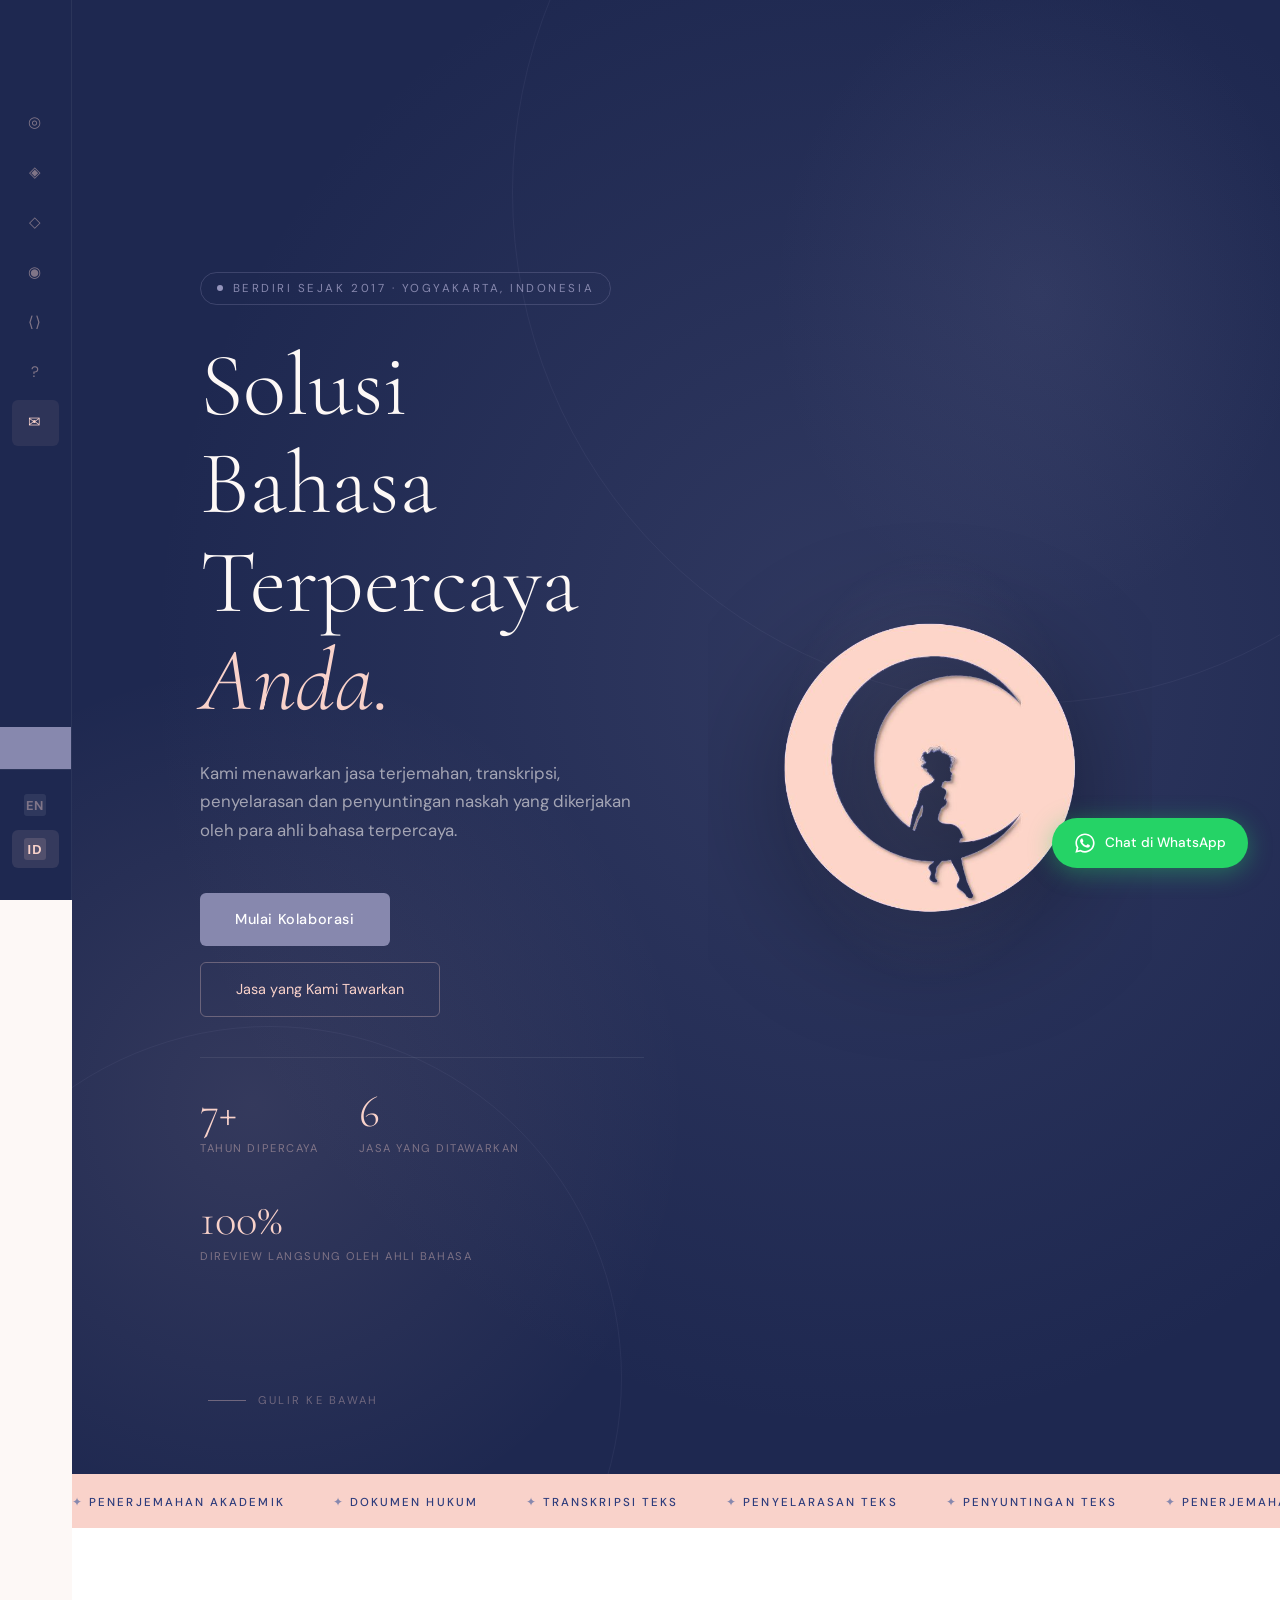
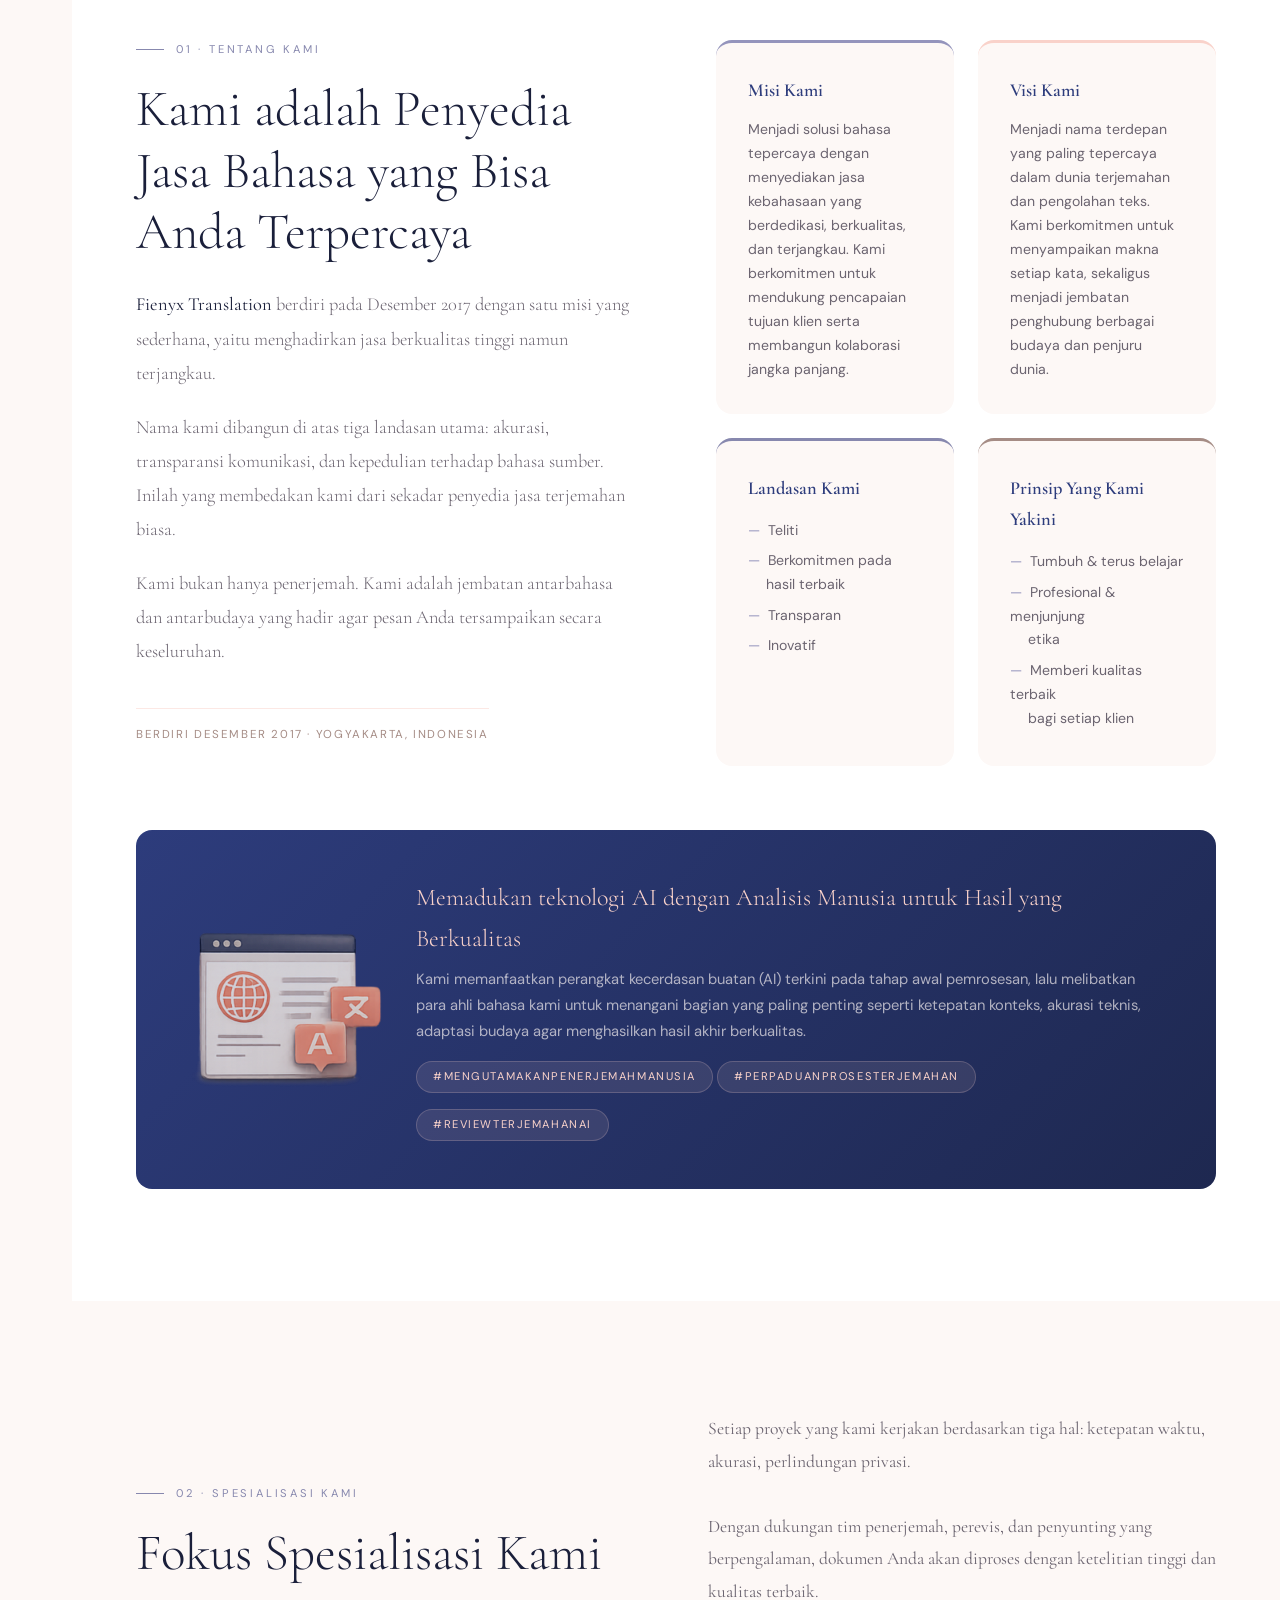
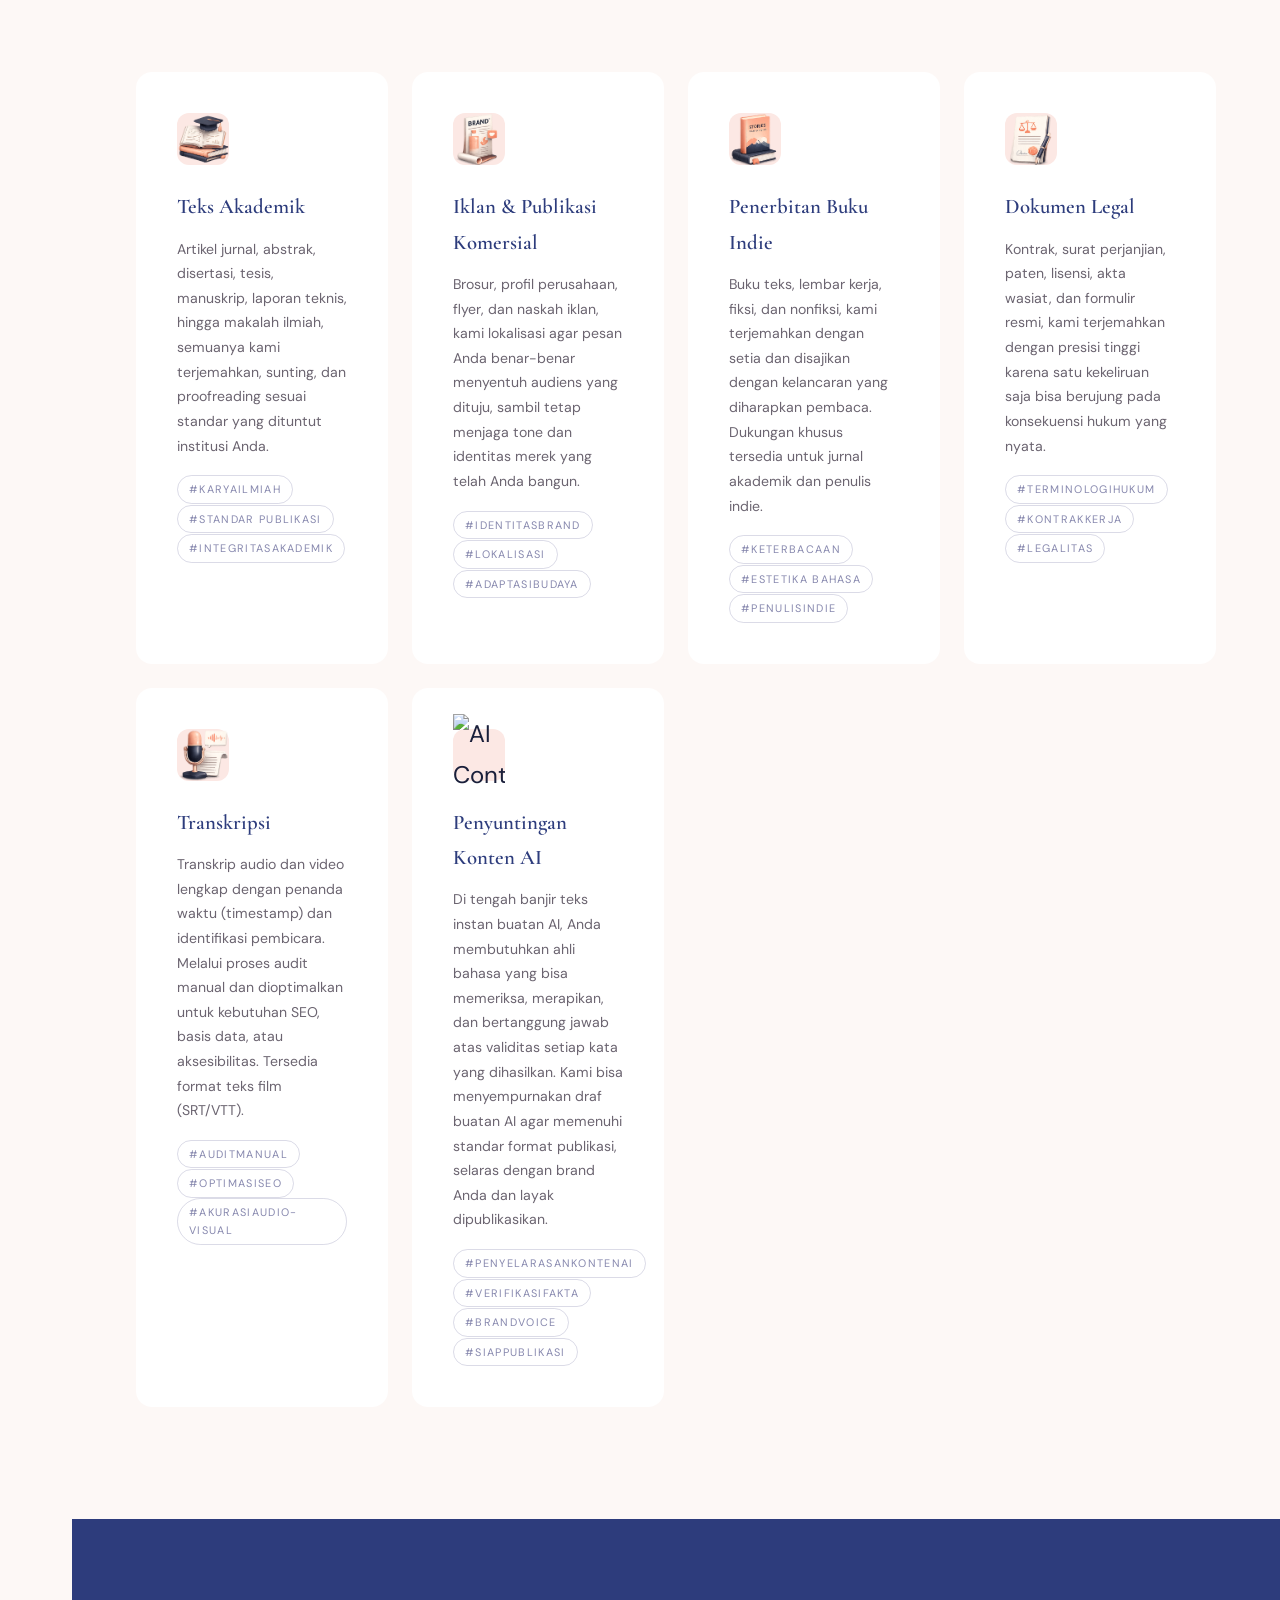
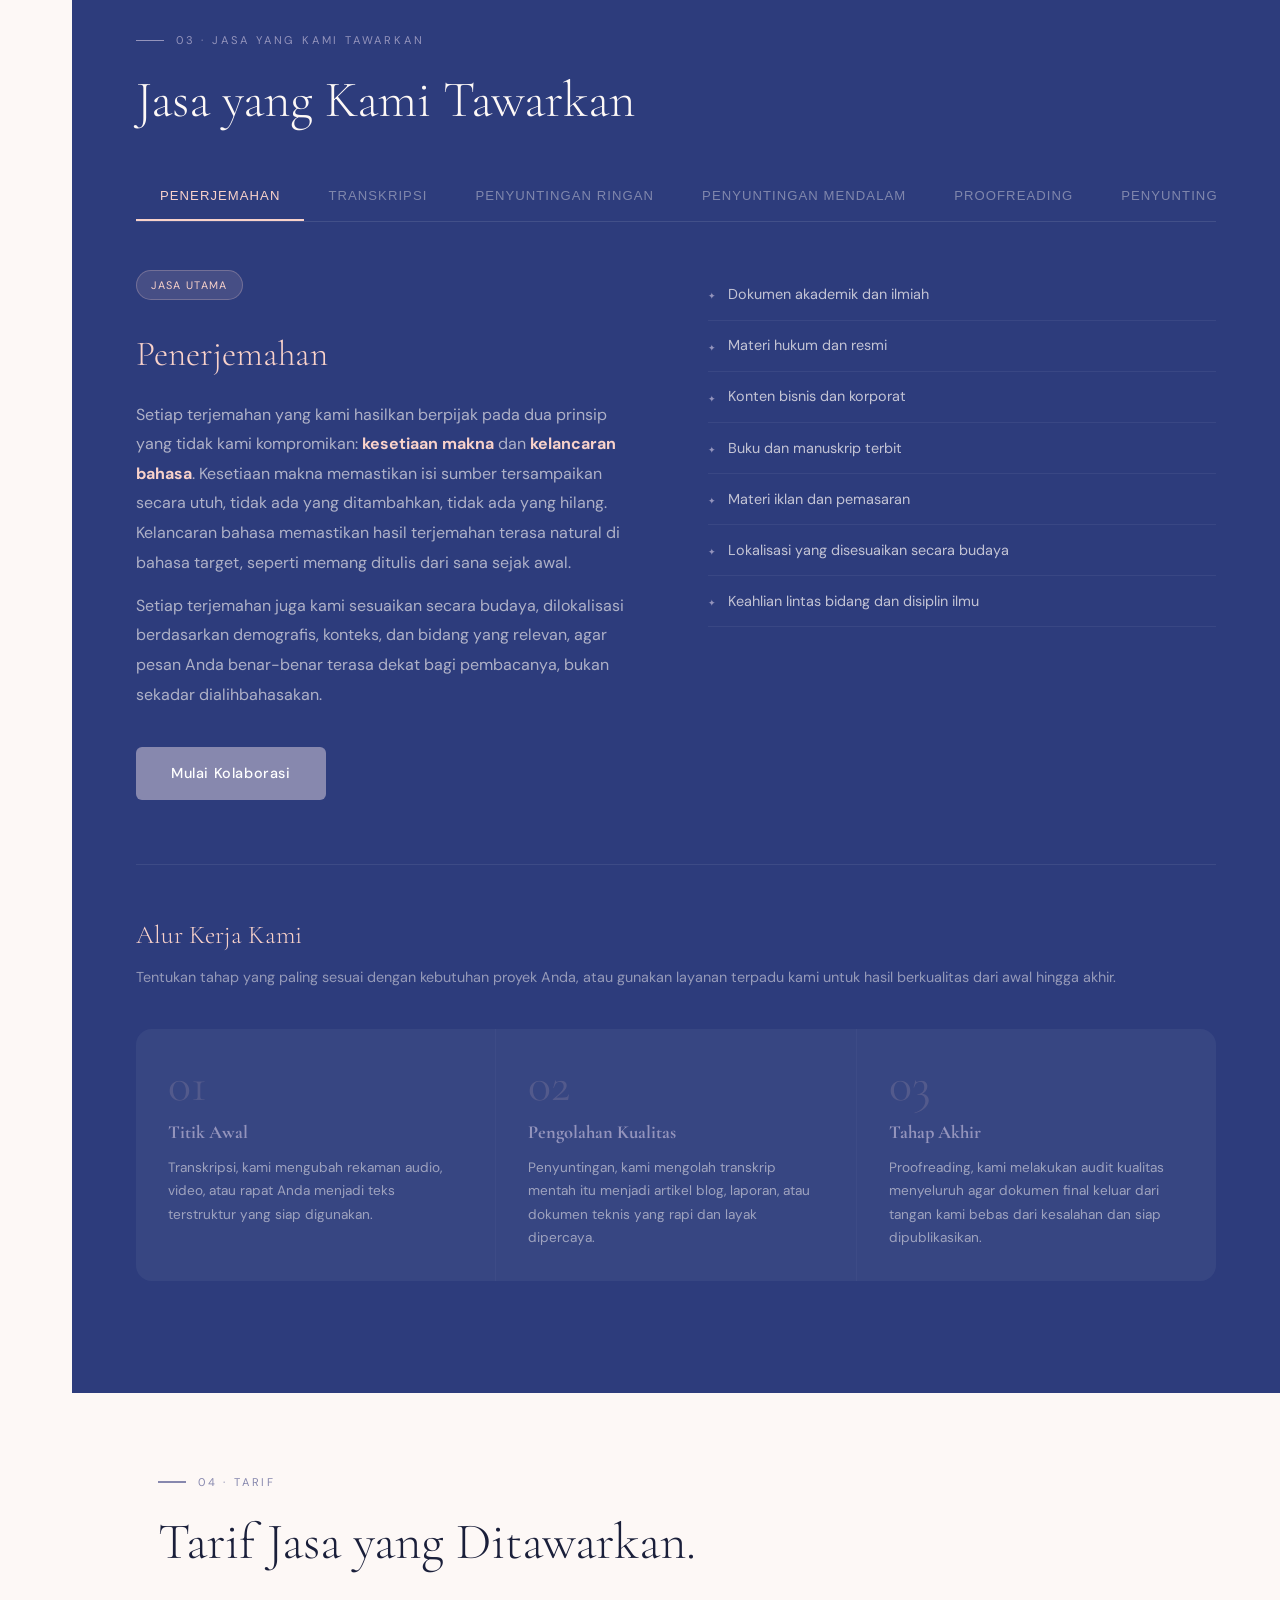
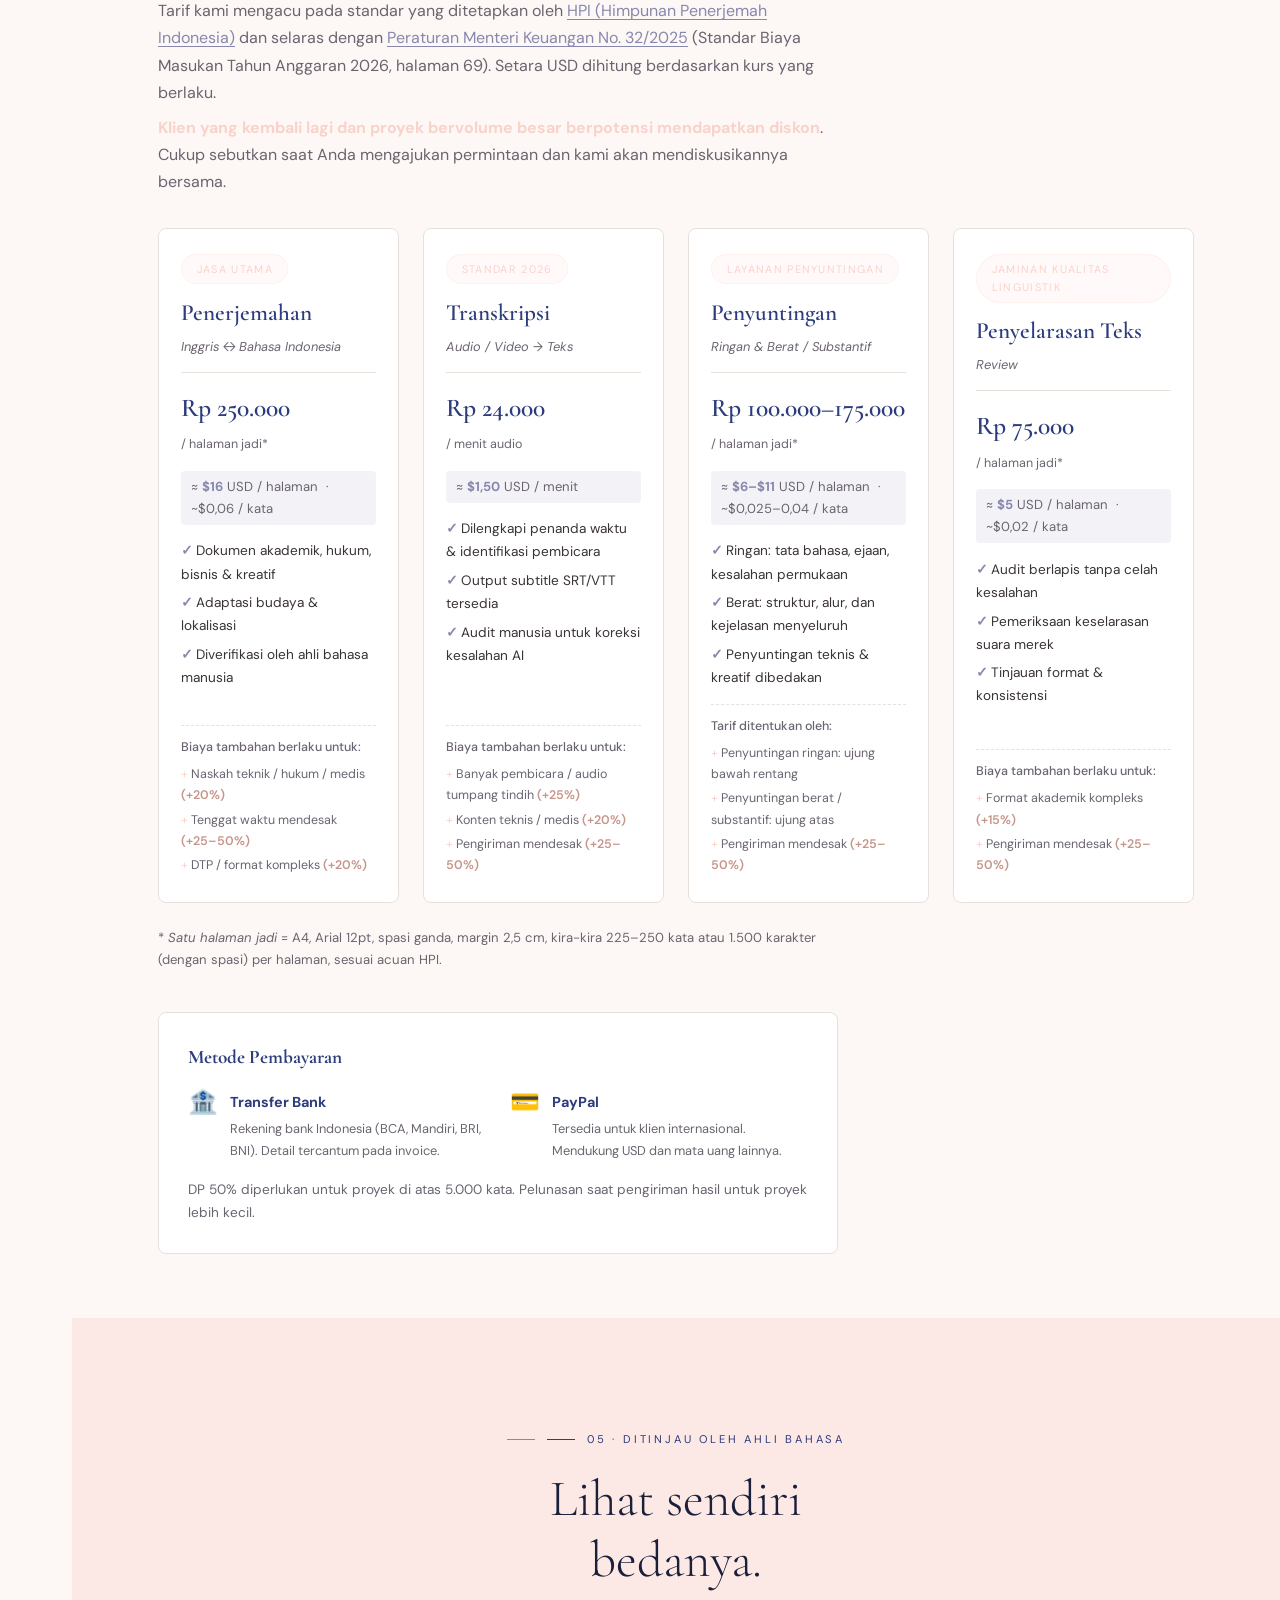
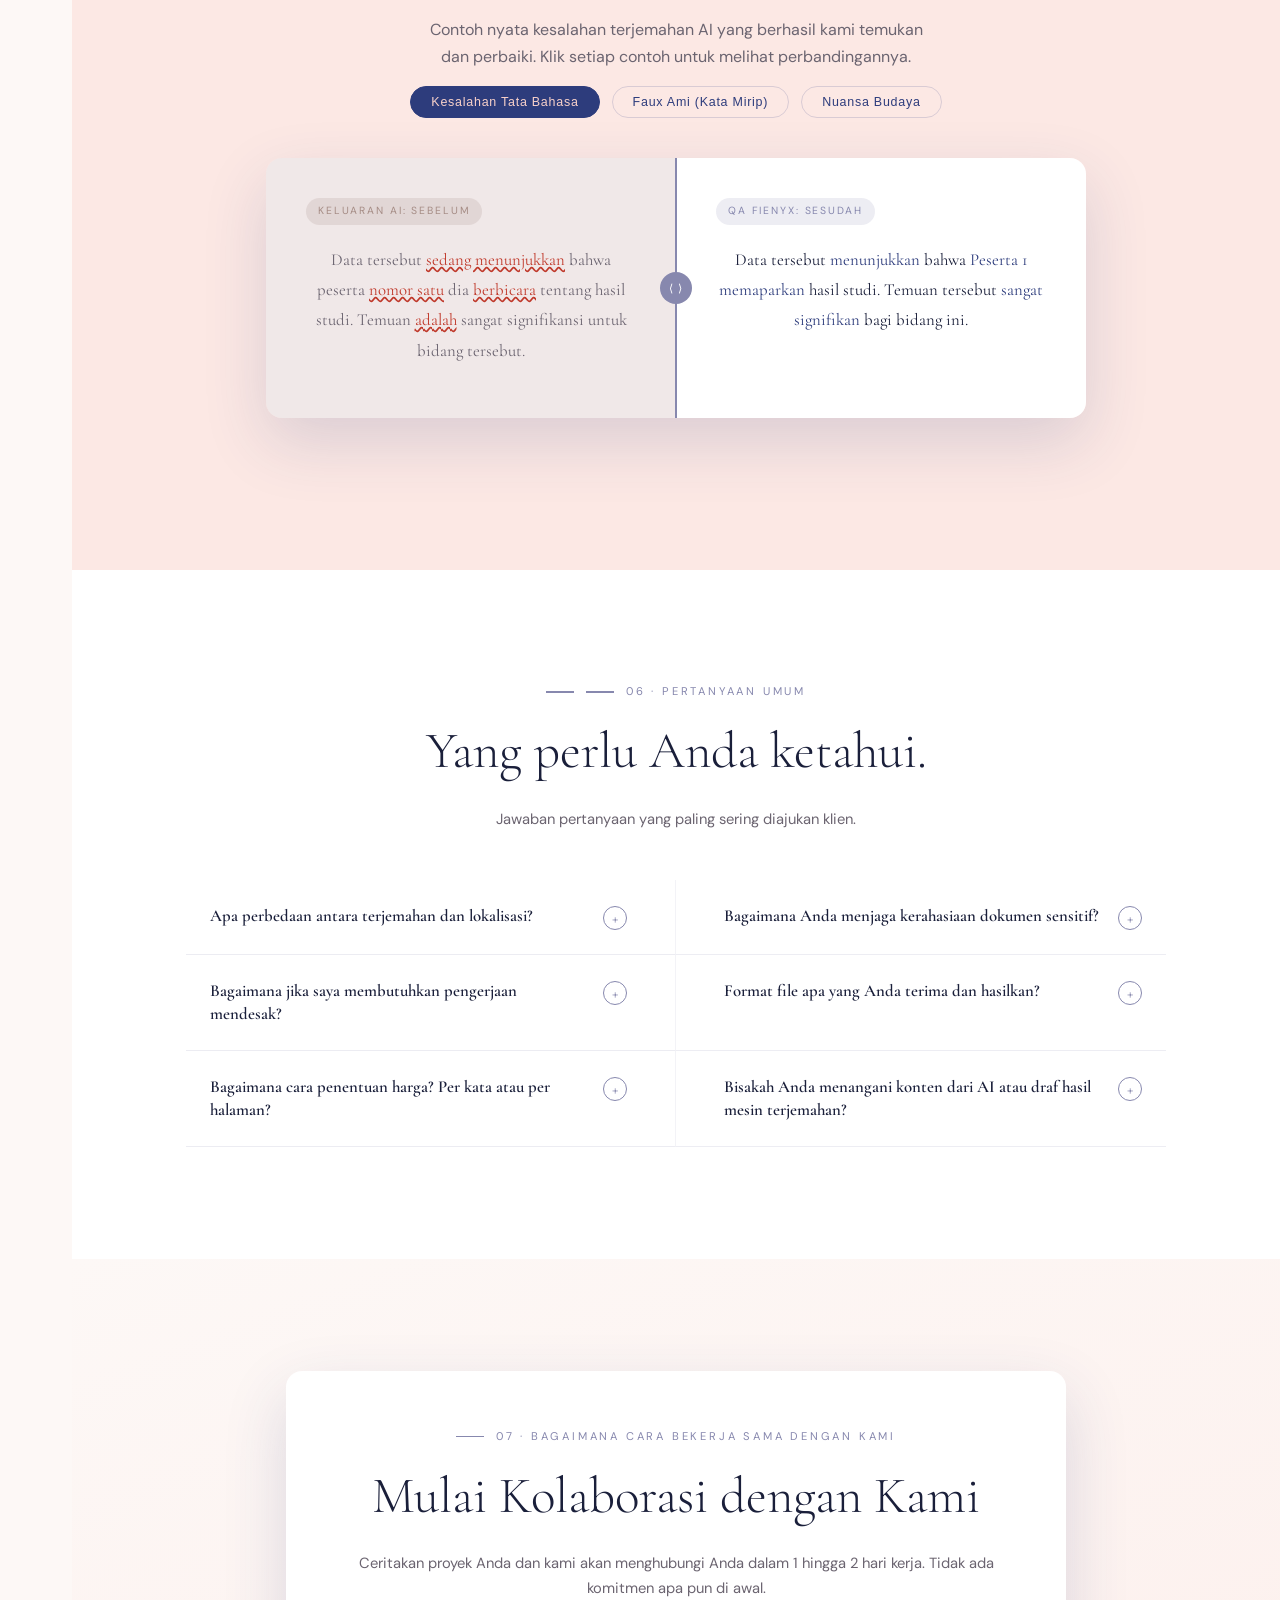
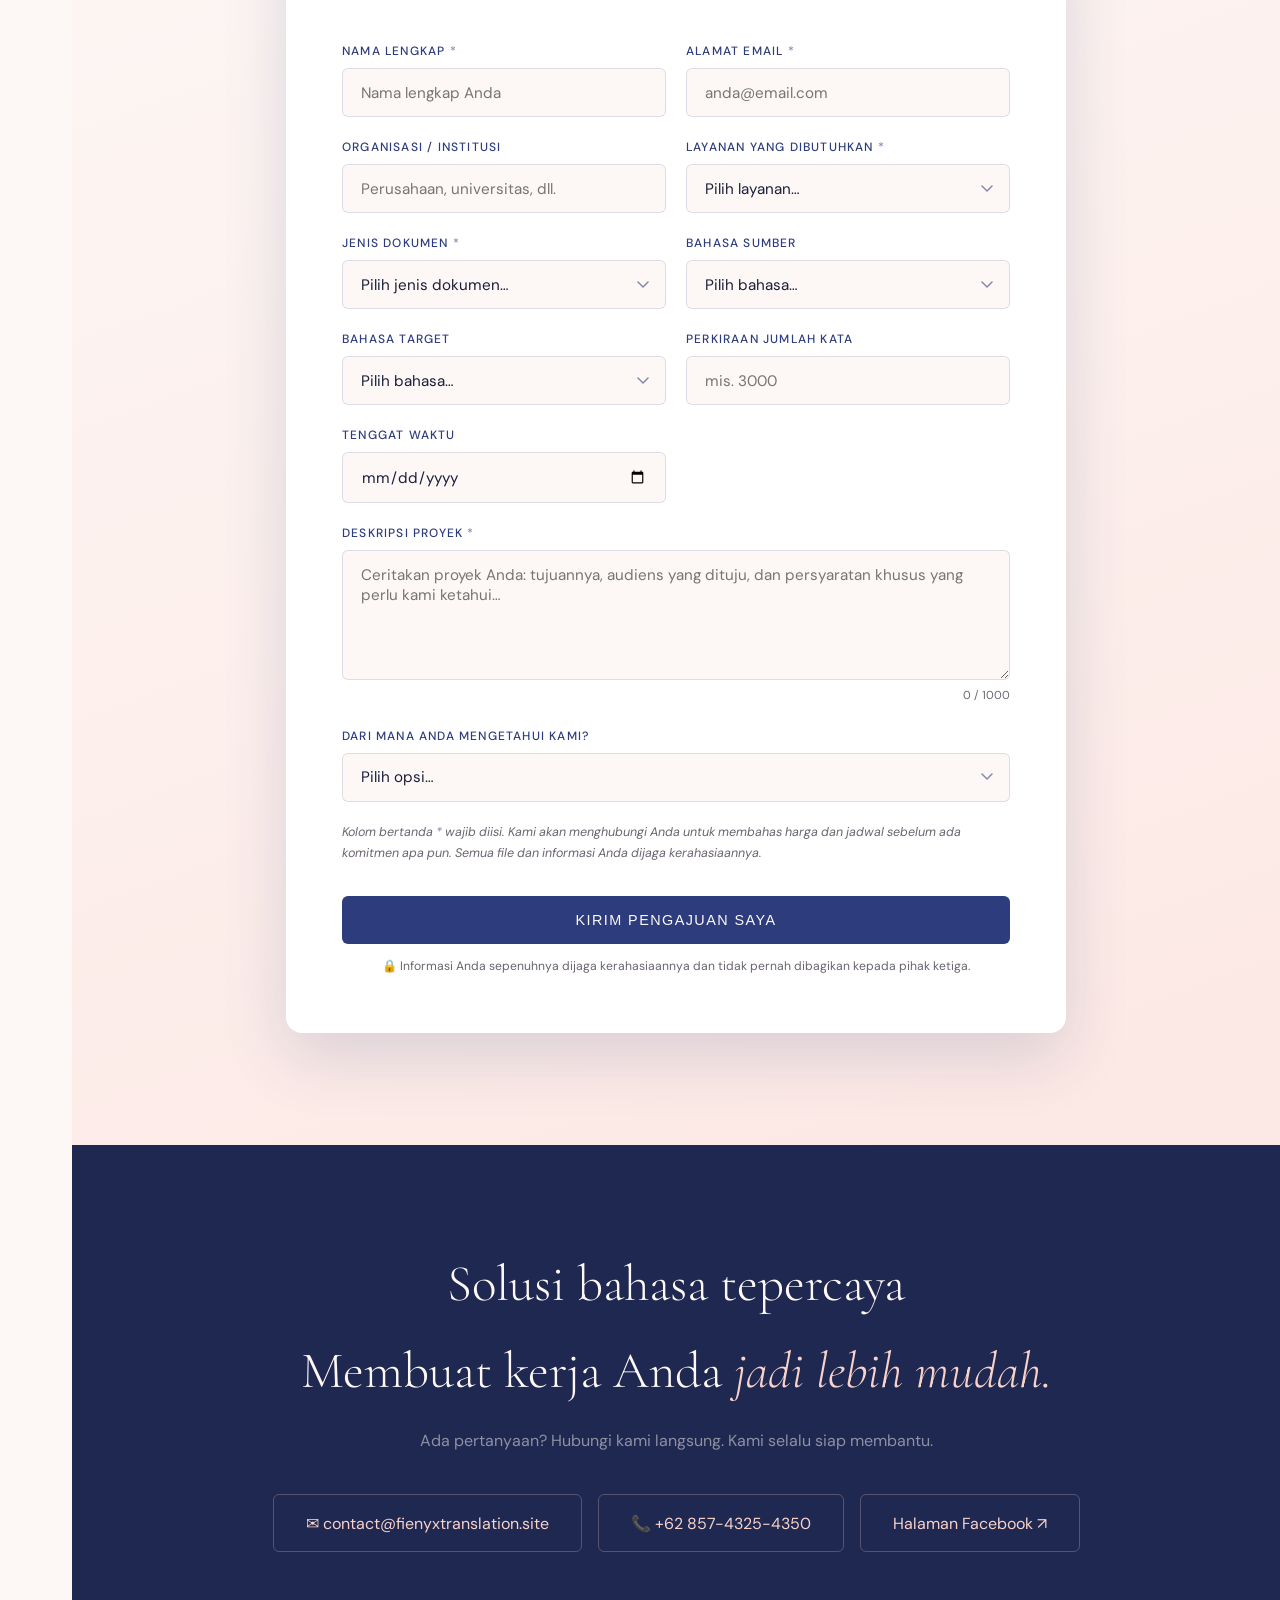
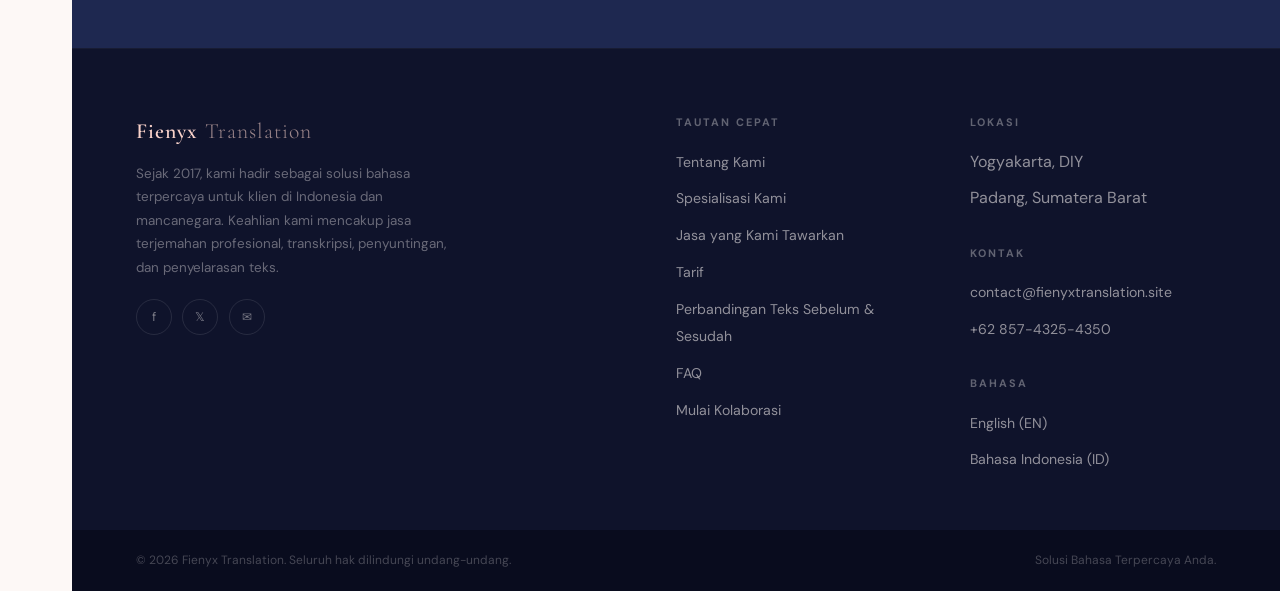
==== commit 43ef9708: "Update id.html" ====
--- a/id.html
+++ b/id.html
@@ -464,7 +464,6 @@
       <h3>Memadukan teknologi AI dengan Analisis Manusia untuk Hasil yang Berkualitas</h3>
       <p>Kami memanfaatkan perangkat kecerdasan buatan (AI) terkini pada tahap awal pemrosesan, lalu melibatkan para ahli bahasa kami untuk menangani bagian yang paling penting seperti ketepatan konteks, akurasi teknis, adaptasi budaya agar menghasilkan hasil akhir berkualitas.
       <br>
-      <br>Di tengah banjir teks instan buatan AI, Anda membutuhkan ahli bahasa yang bisa memeriksa, merapikan, dan bertanggung jawab atas validitas setiap kata yang dihasilkan.</p>
       <div class="workflow-badge">#MengutamakanPenerjemahManusia </div>
       <div class="workflow-badge">#PerpaduanProsesTerjemahan</div>
       <div class="workflow-badge"> #ReviewTerjemahanAI </div>
@@ -518,8 +517,8 @@
     <div class="service-card reveal" style="transition-delay:.40s">
       <div class="service-icon" aria-hidden="true"><img src="/images/Fienyx - Icon AI content.png" alt="AI Content"></div>
       <h3>Penyuntingan Konten AI</h3>
-      <p>AI bisa menghasilkan draf dalam hitungan detik, tetapi konten yang kredibel dan siap publikasi tetap membutuhkan sentuhan ahli manusia. Kami memeriksa, menyempurnakan, dan memanusiakan teks buatan AI agar memenuhi standar publikasi, mencerminkan suara merek Anda, dan lolos dari pengujian audiens.</p>
-      <span class="service-tag">#HumanisasiKontenAI</span><span class="service-tag">#VerifikasiFakta</span><span class="service-tag">#SuaraMerek</span><span class="service-tag">#SiapPublikasi</span>
+      <p>Di tengah banjir teks instan buatan AI, Anda membutuhkan ahli bahasa yang bisa memeriksa, merapikan, dan bertanggung jawab atas validitas setiap kata yang dihasilkan. Kami bisa menyempurnakan draf buatan AI agar memenuhi standar format publikasi, selaras dengan brand Anda dan layak dipublikasikan.</p>
+      <span class="service-tag">#PenyelarasanKontenAI</span><span class="service-tag">#VerifikasiFakta</span><span class="service-tag">#BrandVoice</span><span class="service-tag">#SiapPublikasi</span>
     </div>
   </div>
 </section>
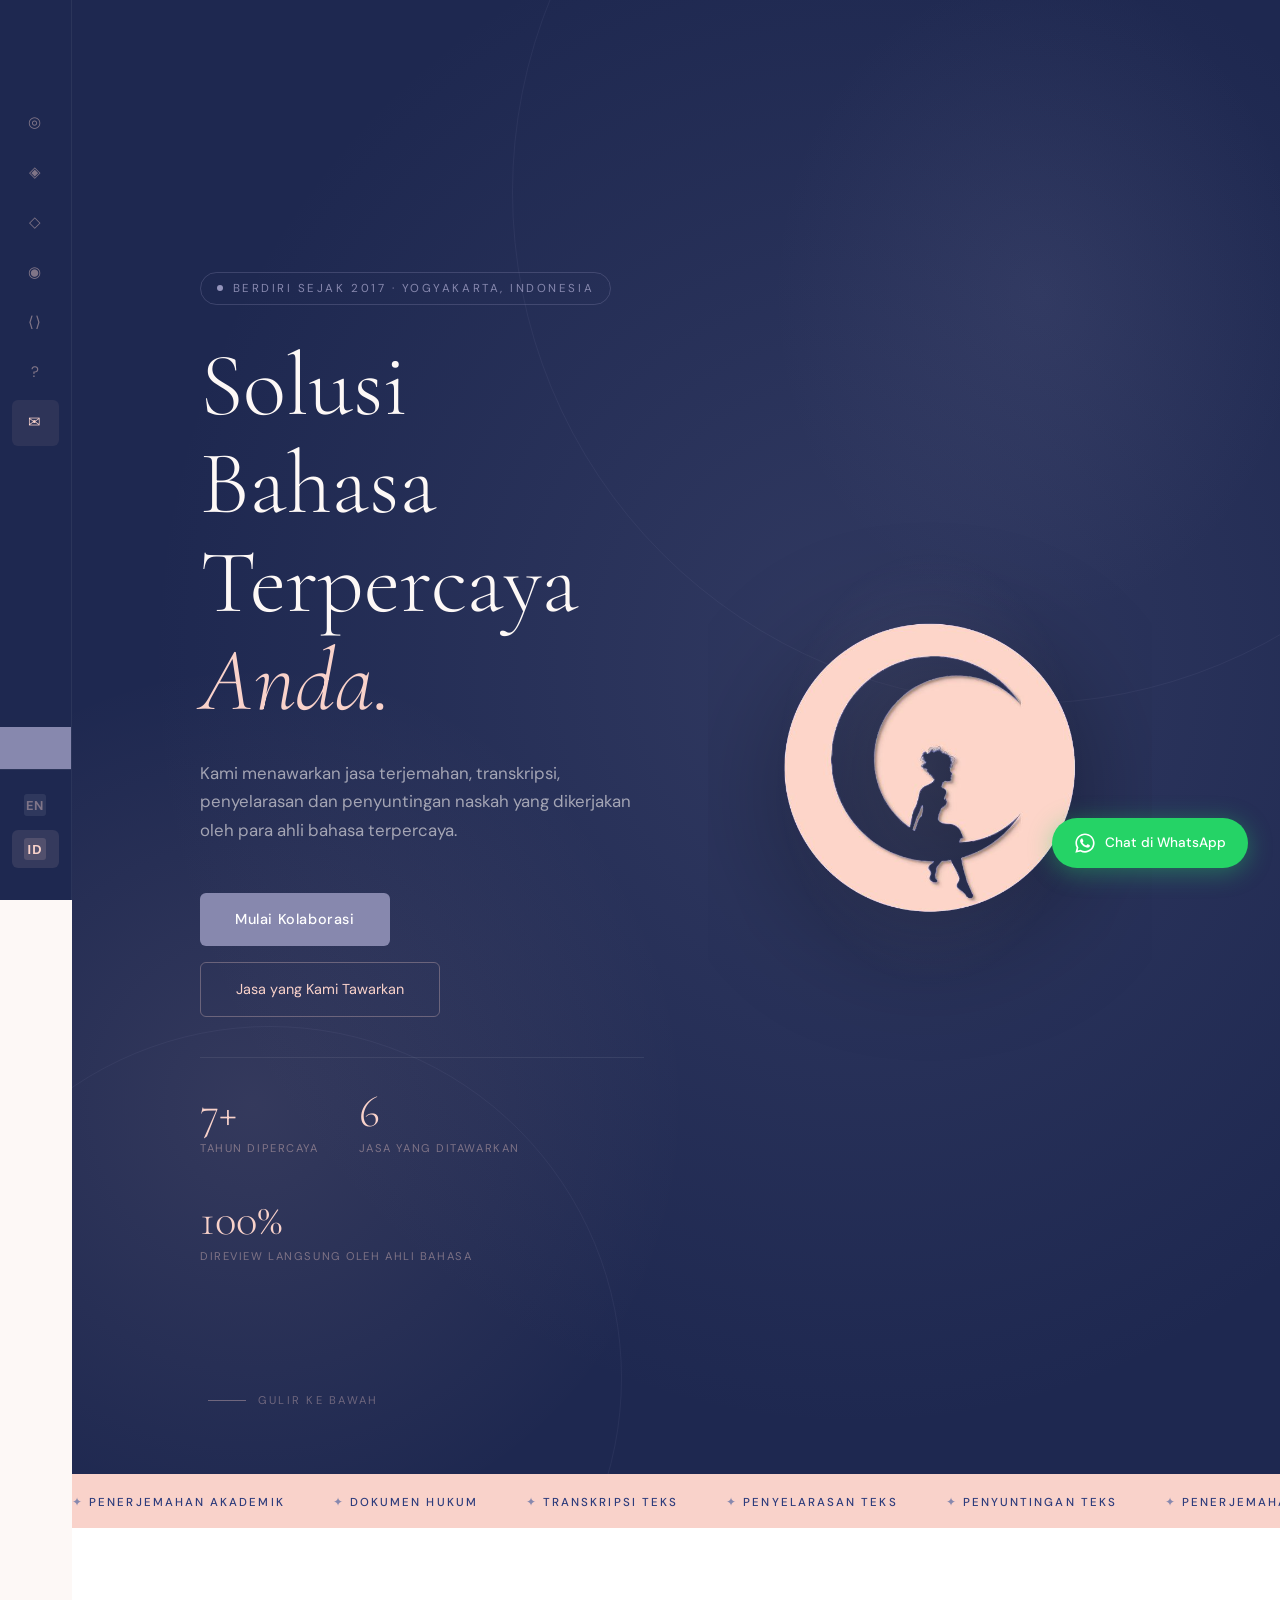
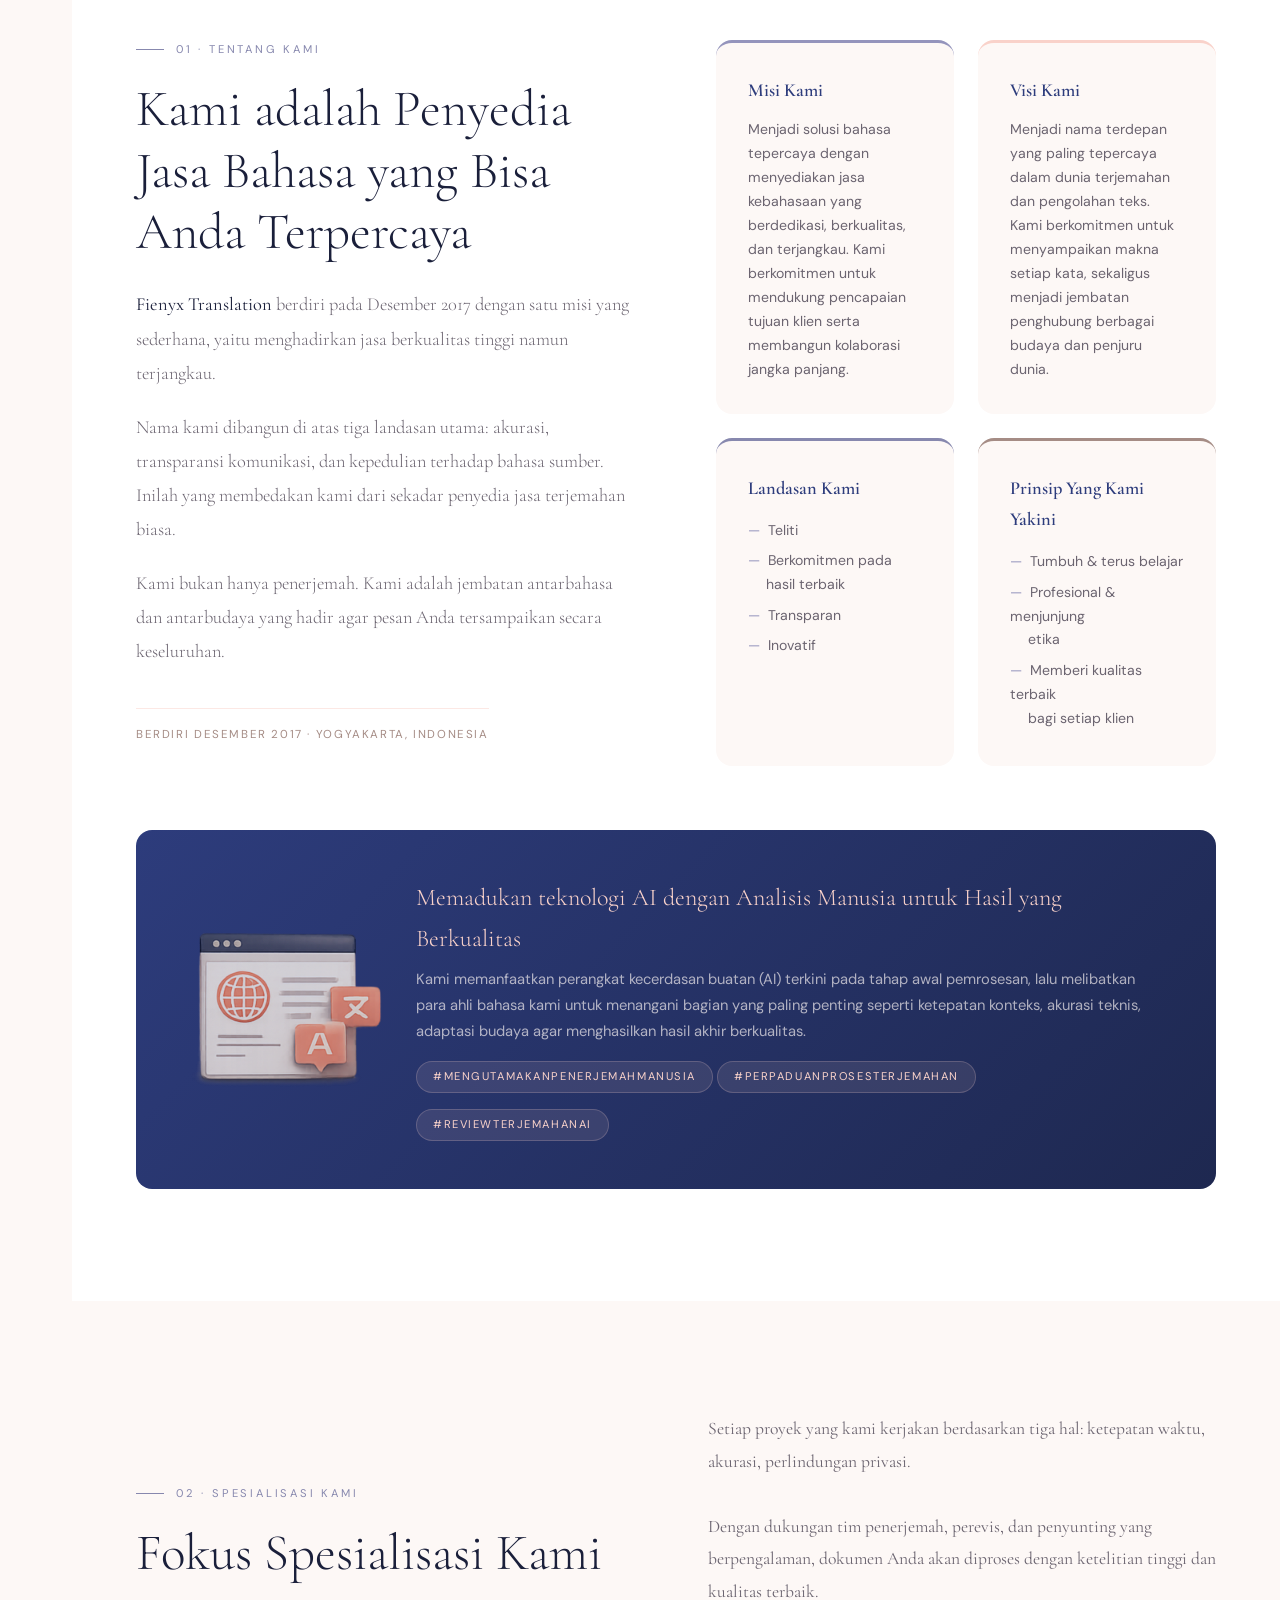
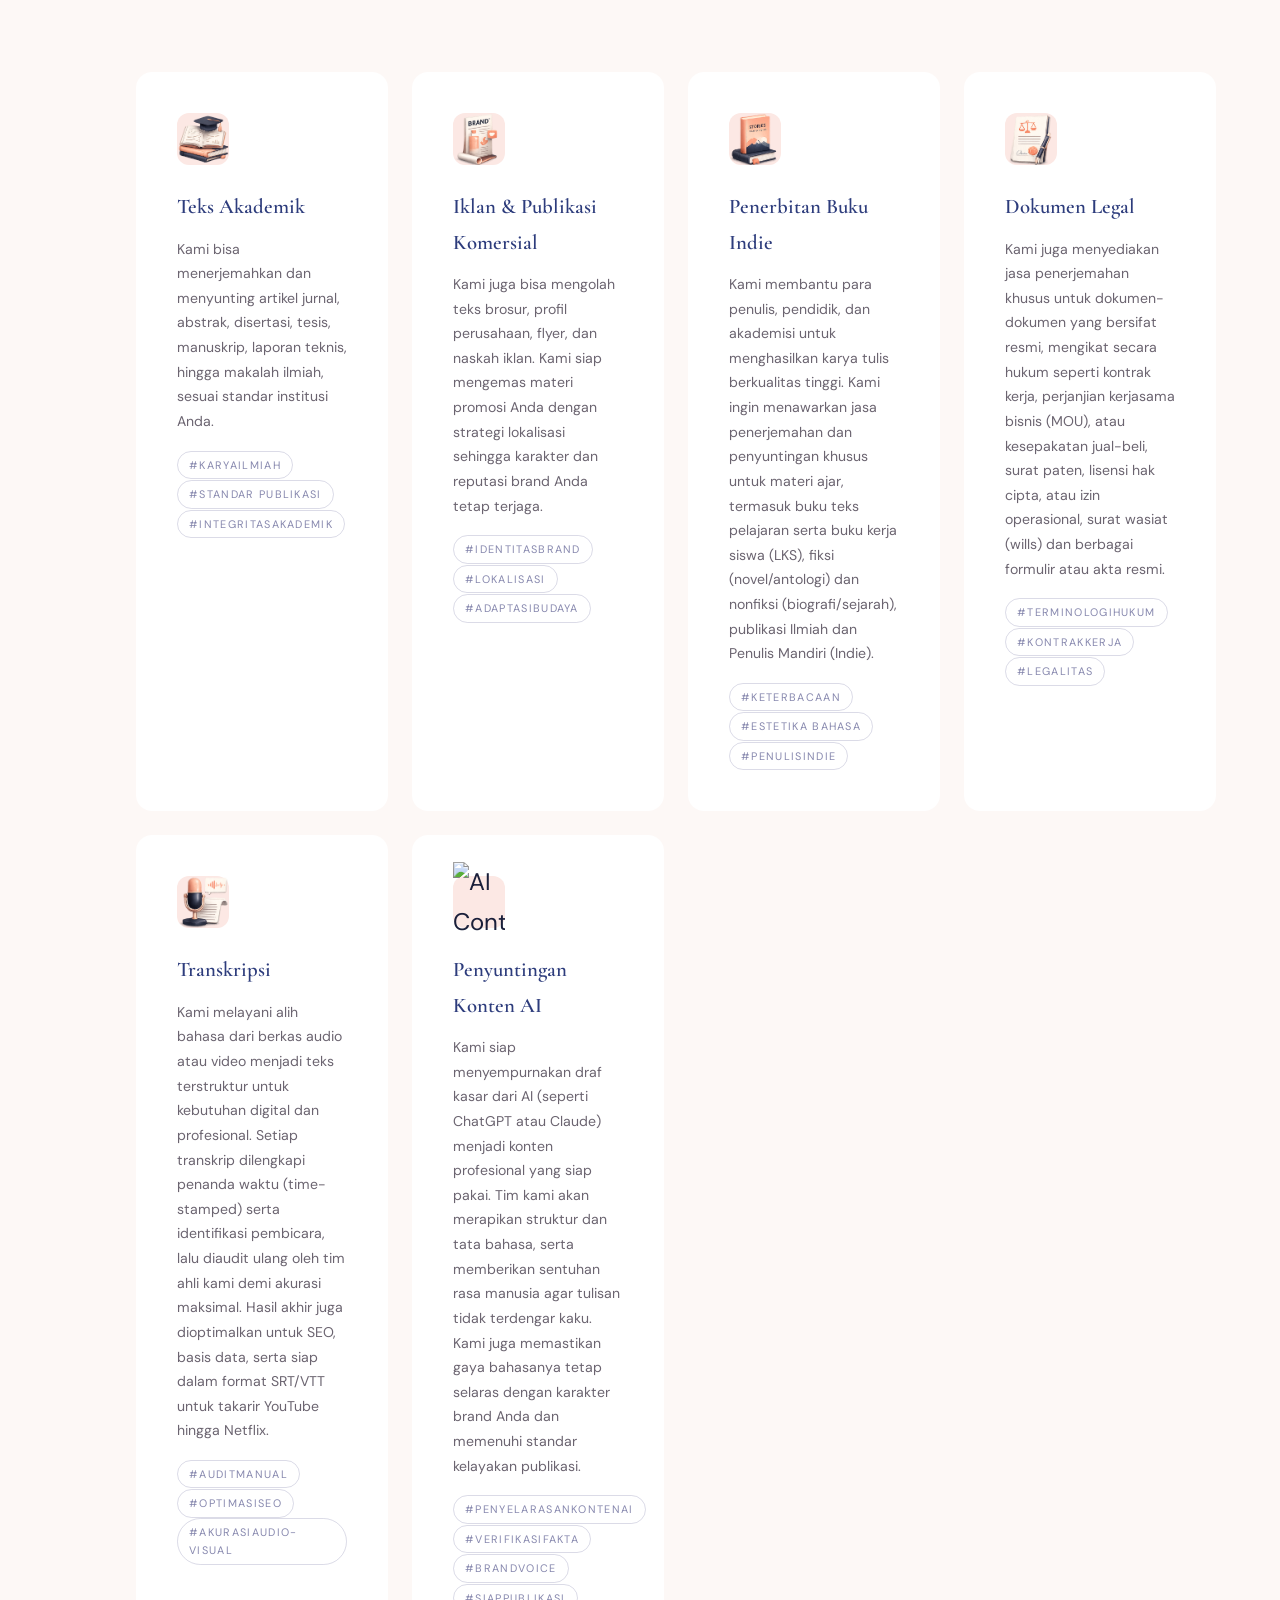
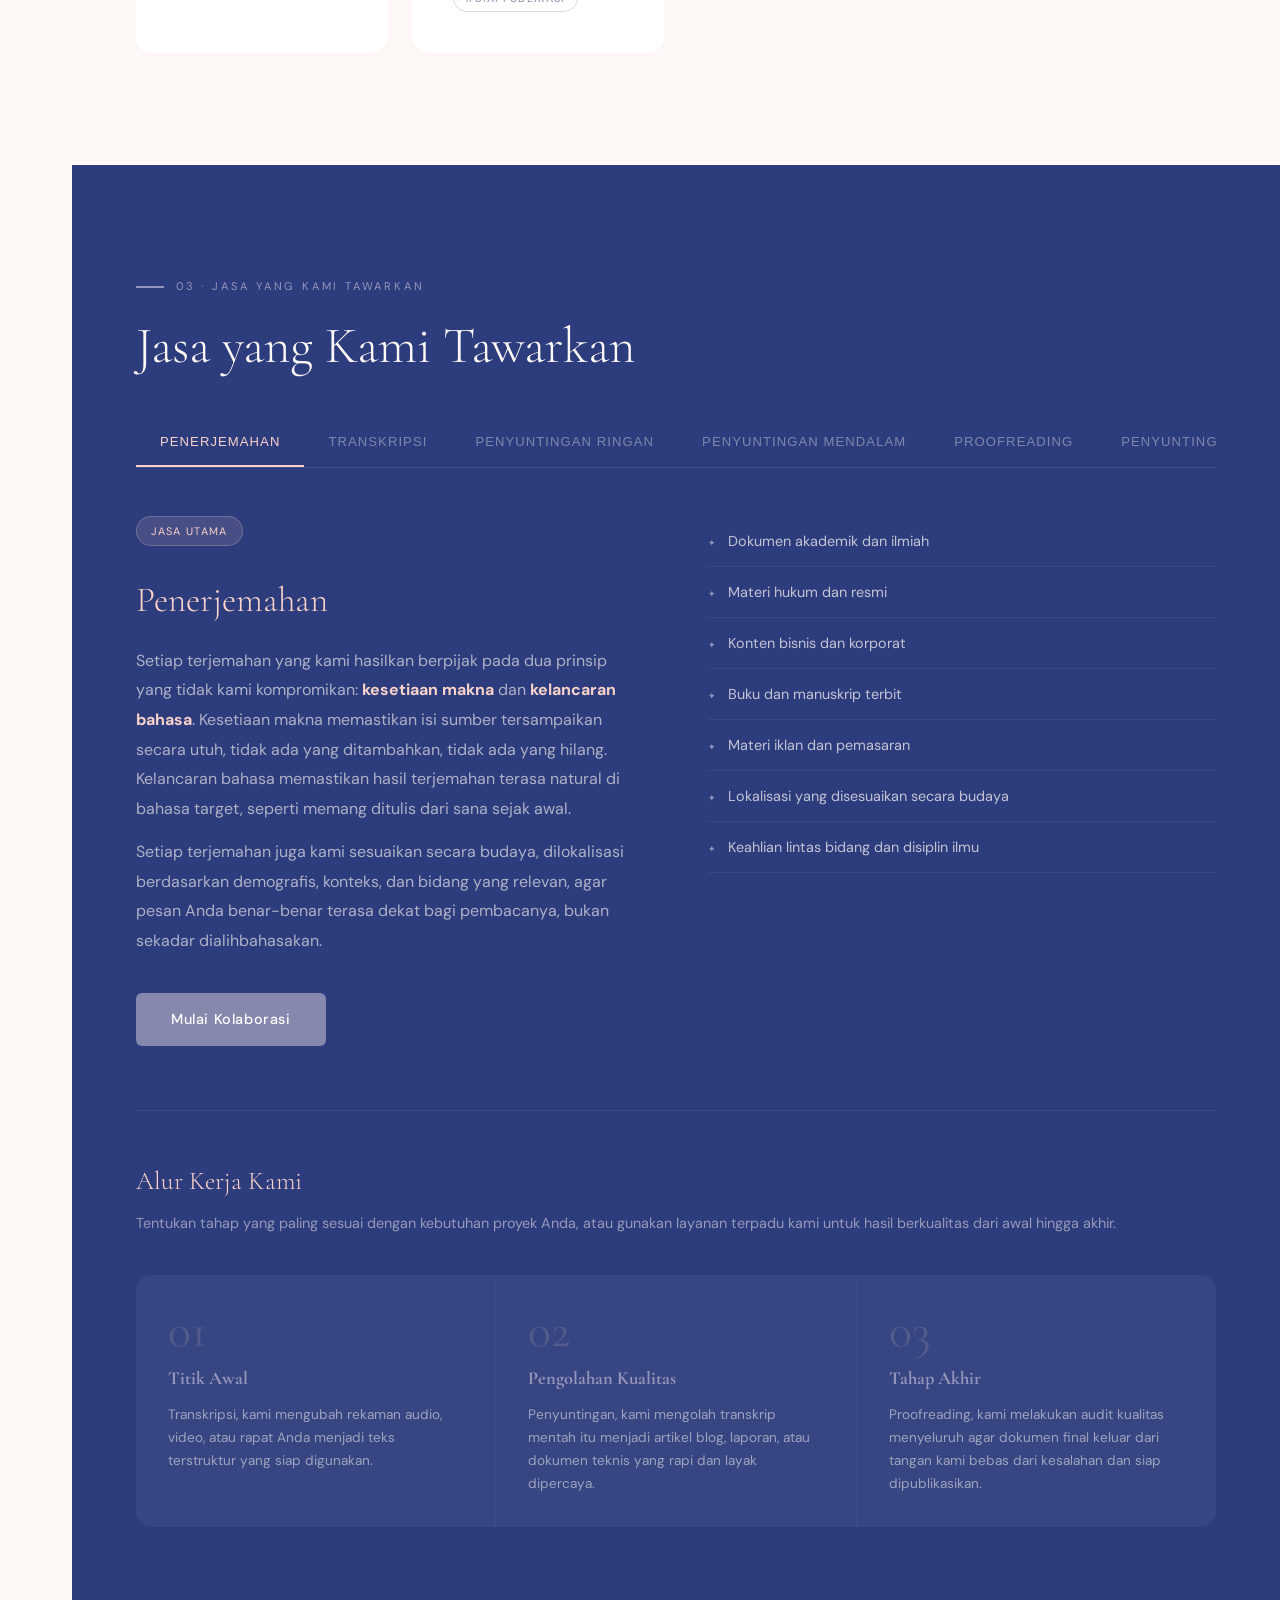
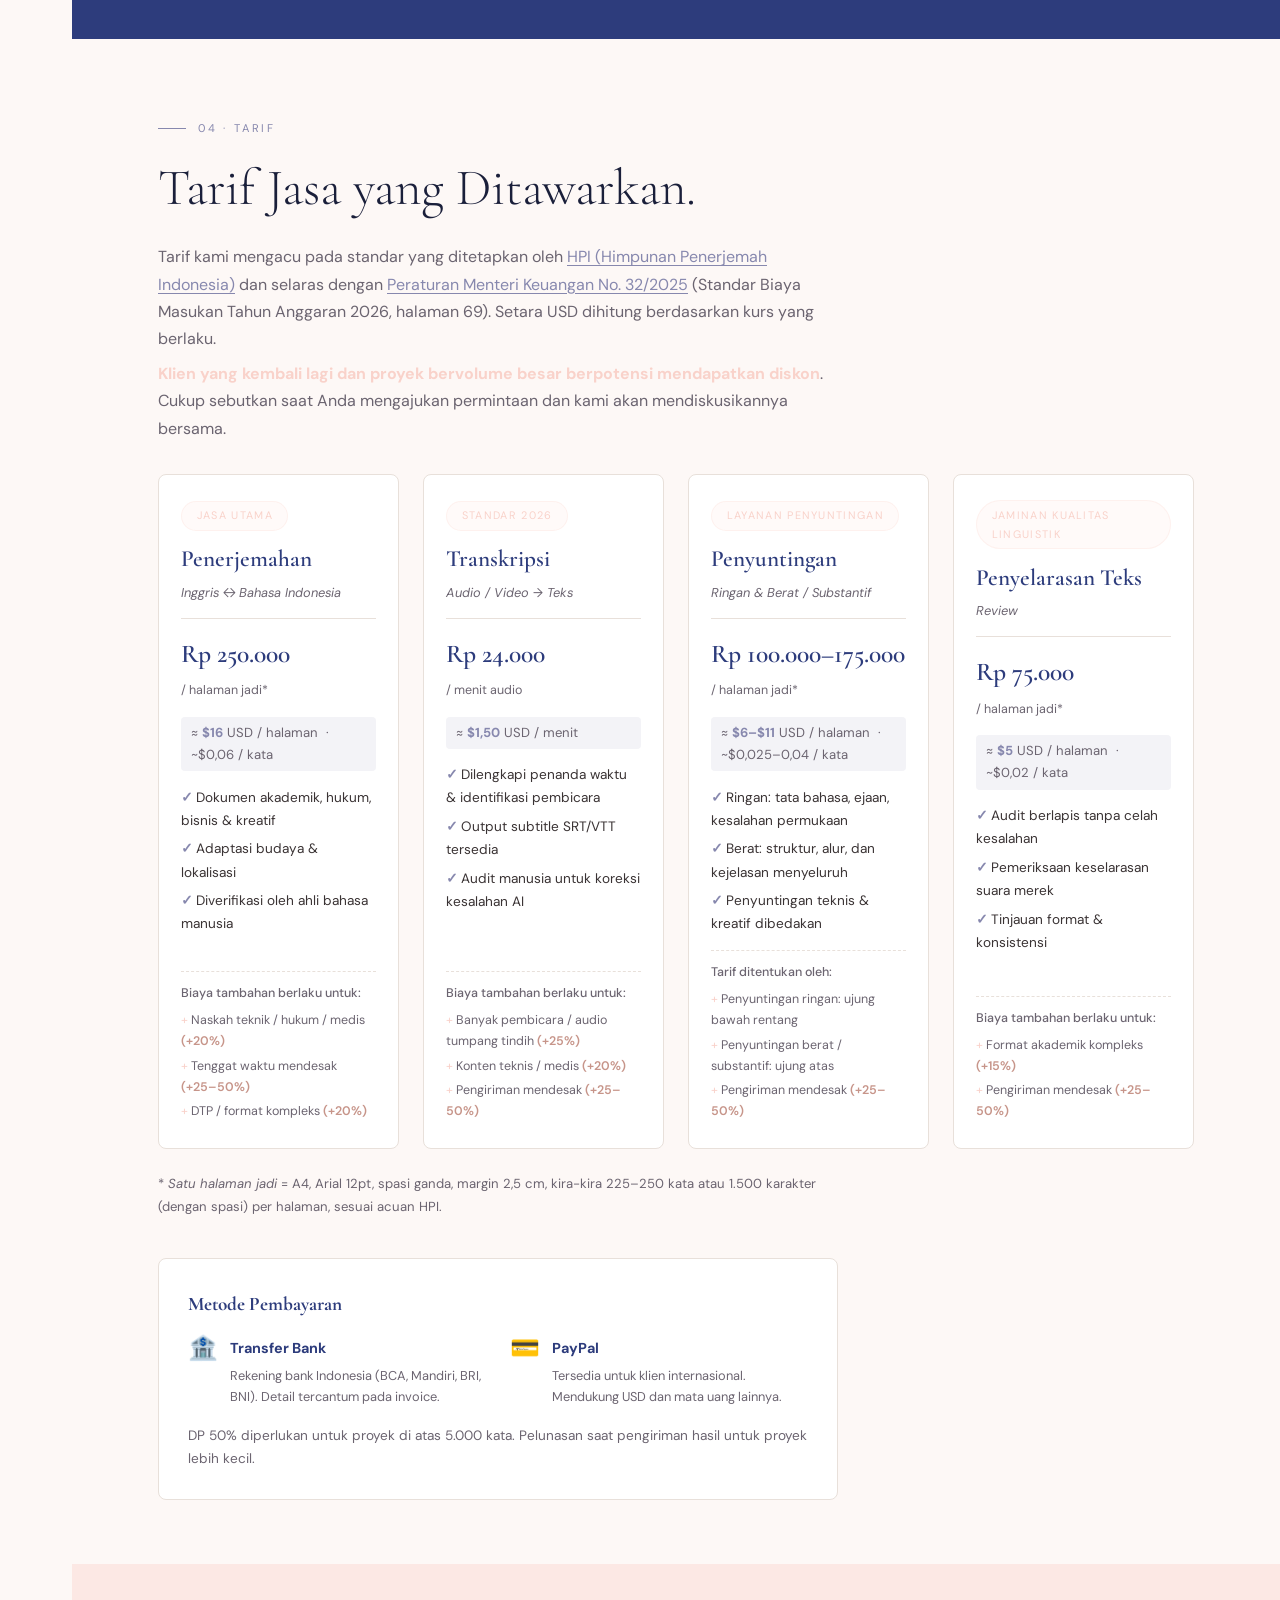
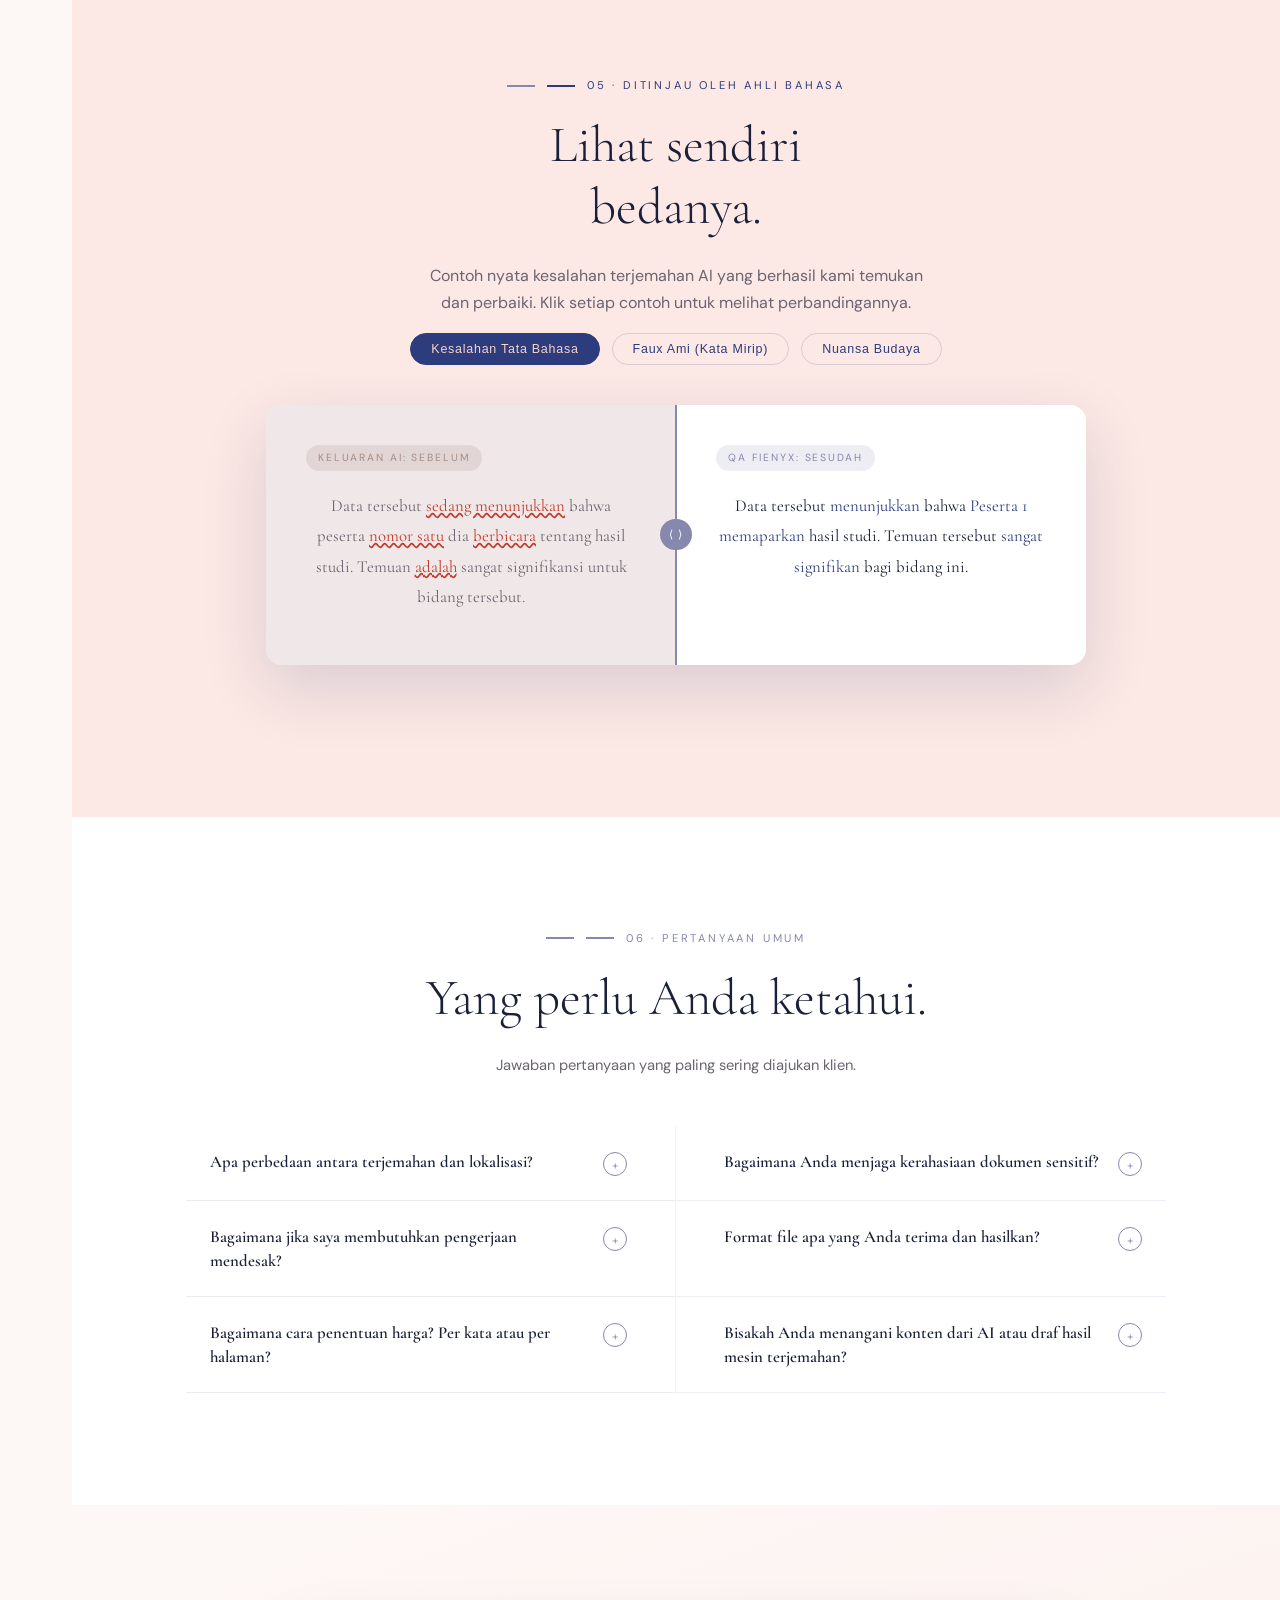
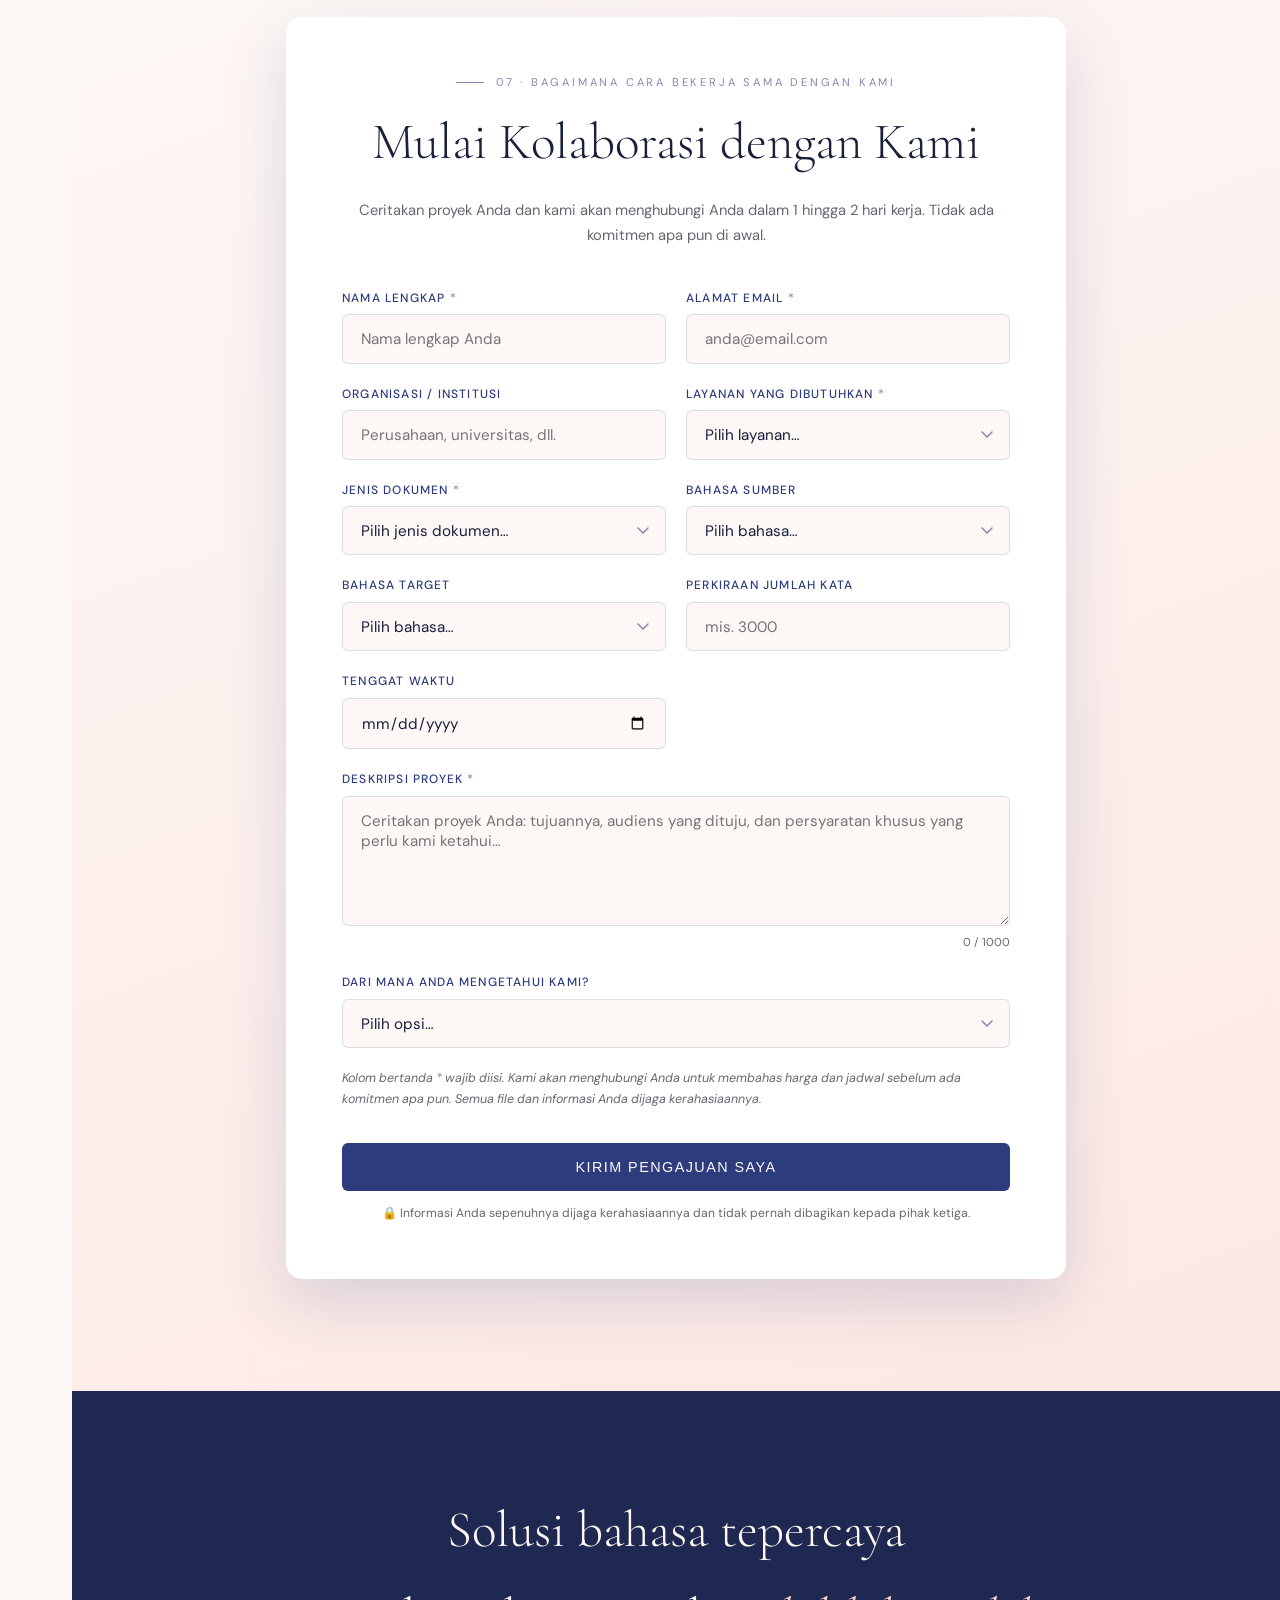
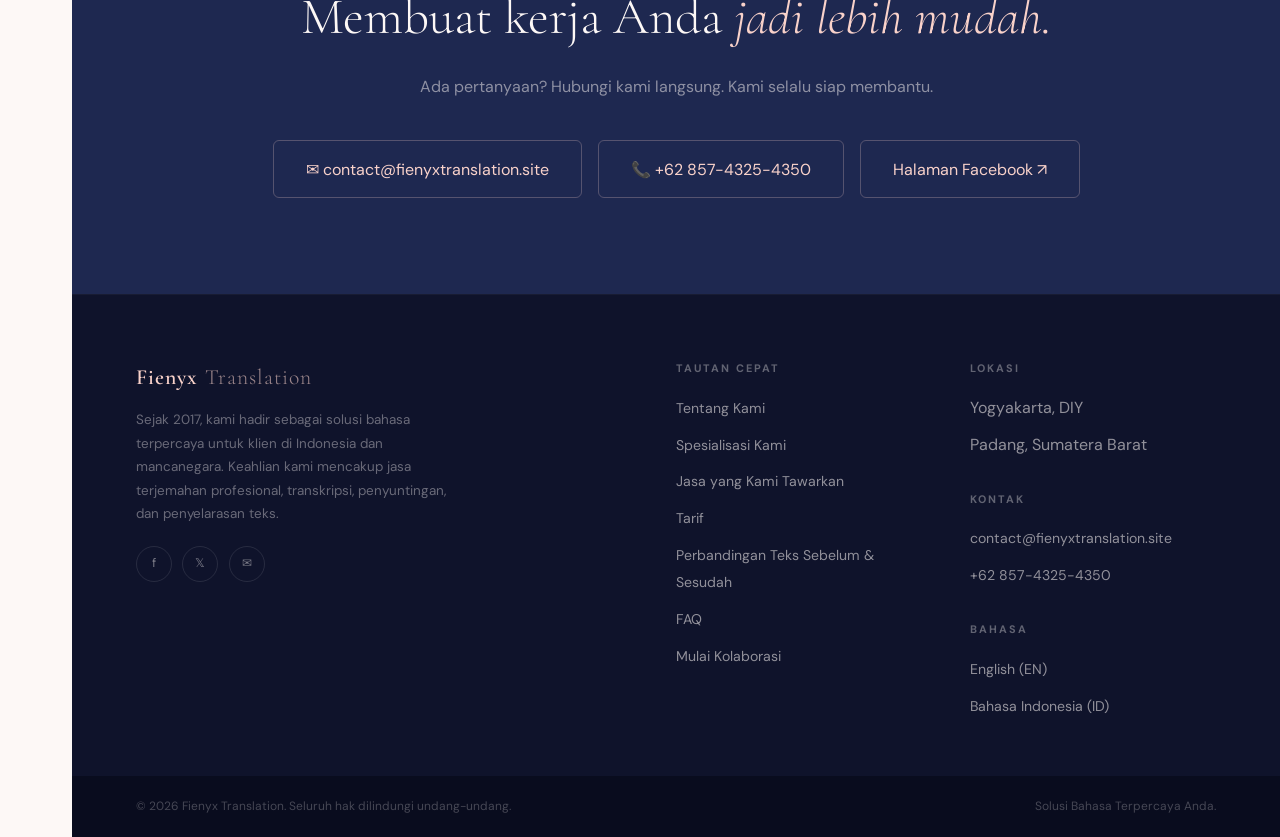
==== commit 9ece513e: "Update id.html" ====
--- a/id.html
+++ b/id.html
@@ -487,37 +487,37 @@
     <div class="service-card reveal">
       <div class="service-icon" aria-hidden="true"><img src="/images/Fienyx - Icon Academic.png" alt="Academic Text"></div>
       <h3>Teks Akademik</h3>
-      <p>Artikel jurnal, abstrak, disertasi, tesis, manuskrip, laporan teknis, hingga makalah ilmiah, semuanya kami terjemahkan, sunting, dan proofreading sesuai standar yang dituntut institusi Anda.</p>
+      <p>Kami bisa menerjemahkan dan menyunting artikel jurnal, abstrak, disertasi, tesis, manuskrip, laporan teknis, hingga makalah ilmiah, sesuai standar institusi Anda.</p>
       <span class="service-tag">#KaryaIlmiah</span><span class="service-tag">#Standar Publikasi</span><span class="service-tag">#IntegritasAkademik</span>
     </div>
     <div class="service-card reveal" style="transition-delay:.08s">
       <div class="service-icon" aria-hidden="true"><img src="/images/Fienyx - Icon Brand.png" alt="Brand"></div>
       <h3>Iklan &amp; Publikasi Komersial</h3>
-      <p>Brosur, profil perusahaan, flyer, dan naskah iklan, kami lokalisasi agar pesan Anda benar-benar menyentuh audiens yang dituju, sambil tetap menjaga tone dan identitas merek yang telah Anda bangun.</p>
+      <p>Kami juga bisa mengolah teks brosur, profil perusahaan, flyer, dan naskah iklan. Kami siap mengemas materi promosi Anda dengan strategi lokalisasi sehingga karakter dan reputasi brand Anda tetap terjaga.</p>
       <span class="service-tag">#IdentitasBrand</span><span class="service-tag">#Lokalisasi</span><span class="service-tag">#AdaptasiBudaya</span>
     </div>
     <div class="service-card reveal" style="transition-delay:.16s">
       <div class="service-icon" aria-hidden="true"><img src="/images/Fienyx - Icon Story.png" alt="Fiction"></div>
       <h3>Penerbitan Buku Indie</h3>
-      <p>Buku teks, lembar kerja, fiksi, dan nonfiksi, kami terjemahkan dengan setia dan disajikan dengan kelancaran yang diharapkan pembaca. Dukungan khusus tersedia untuk jurnal akademik dan penulis indie.</p>
+      <p> Kami membantu para penulis, pendidik, dan akademisi untuk menghasilkan karya tulis berkualitas tinggi. Kami ingin menawarkan jasa penerjemahan dan penyuntingan khusus untuk materi ajar, termasuk buku teks pelajaran serta buku kerja siswa (LKS), fiksi (novel/antologi) dan nonfiksi (biografi/sejarah), publikasi Ilmiah dan Penulis Mandiri (Indie).</p>
       <span class="service-tag">#Keterbacaan</span><span class="service-tag">#Estetika Bahasa</span><span class="service-tag">#PenulisIndie</span>
     </div>
     <div class="service-card reveal" style="transition-delay:.24s">
       <div class="service-icon" aria-hidden="true"><img src="/images/Fienyx - Icon Law.png" alt="Law"></div>
       <h3>Dokumen Legal</h3>
-      <p>Kontrak, surat perjanjian, paten, lisensi, akta wasiat, dan formulir resmi, kami terjemahkan dengan presisi tinggi karena satu kekeliruan saja bisa berujung pada konsekuensi hukum yang nyata.</p>
+      <p>Kami juga menyediakan jasa penerjemahan khusus untuk dokumen-dokumen yang bersifat resmi, mengikat secara hukum seperti kontrak kerja, perjanjian kerjasama bisnis (MOU), atau kesepakatan jual-beli, surat paten, lisensi hak cipta, atau izin operasional, surat wasiat (wills) dan berbagai formulir atau akta resmi.</p>
       <span class="service-tag">#TerminologiHukum</span><span class="service-tag">#KontrakKerja</span><span class="service-tag">#Legalitas</span>
     </div>
     <div class="service-card reveal" style="transition-delay:.32s">
       <div class="service-icon" aria-hidden="true"><img src="/images/Fienyx - Icon Transcript.png" alt="Transcript"></div>
       <h3>Transkripsi</h3>
-      <p>Transkrip audio dan video lengkap dengan penanda waktu (timestamp) dan identifikasi pembicara. Melalui proses audit manual dan dioptimalkan untuk kebutuhan SEO, basis data, atau aksesibilitas. Tersedia format teks film (SRT/VTT).</p>
+      <p> Kami melayani alih bahasa dari berkas audio atau video menjadi teks terstruktur untuk kebutuhan digital dan profesional. Setiap transkrip dilengkapi penanda waktu (time-stamped) serta identifikasi pembicara, lalu diaudit ulang oleh tim ahli kami demi akurasi maksimal. Hasil akhir juga dioptimalkan untuk SEO, basis data, serta siap dalam format SRT/VTT untuk takarir YouTube hingga Netflix.</p>
       <span class="service-tag">#AuditManual</span><span class="service-tag">#OptimasiSEO</span><span class="service-tag">#AkurasiAudio-Visual</span>
     </div>
     <div class="service-card reveal" style="transition-delay:.40s">
       <div class="service-icon" aria-hidden="true"><img src="/images/Fienyx - Icon AI content.png" alt="AI Content"></div>
       <h3>Penyuntingan Konten AI</h3>
-      <p>Di tengah banjir teks instan buatan AI, Anda membutuhkan ahli bahasa yang bisa memeriksa, merapikan, dan bertanggung jawab atas validitas setiap kata yang dihasilkan. Kami bisa menyempurnakan draf buatan AI agar memenuhi standar format publikasi, selaras dengan brand Anda dan layak dipublikasikan.</p>
+      <p>Kami siap menyempurnakan draf kasar dari AI (seperti ChatGPT atau Claude) menjadi konten profesional yang siap pakai. Tim kami akan merapikan struktur dan tata bahasa, serta memberikan sentuhan rasa manusia agar tulisan tidak terdengar kaku. Kami juga memastikan gaya bahasanya tetap selaras dengan karakter brand Anda dan memenuhi standar kelayakan publikasi. </p>
       <span class="service-tag">#PenyelarasanKontenAI</span><span class="service-tag">#VerifikasiFakta</span><span class="service-tag">#BrandVoice</span><span class="service-tag">#SiapPublikasi</span>
     </div>
   </div>
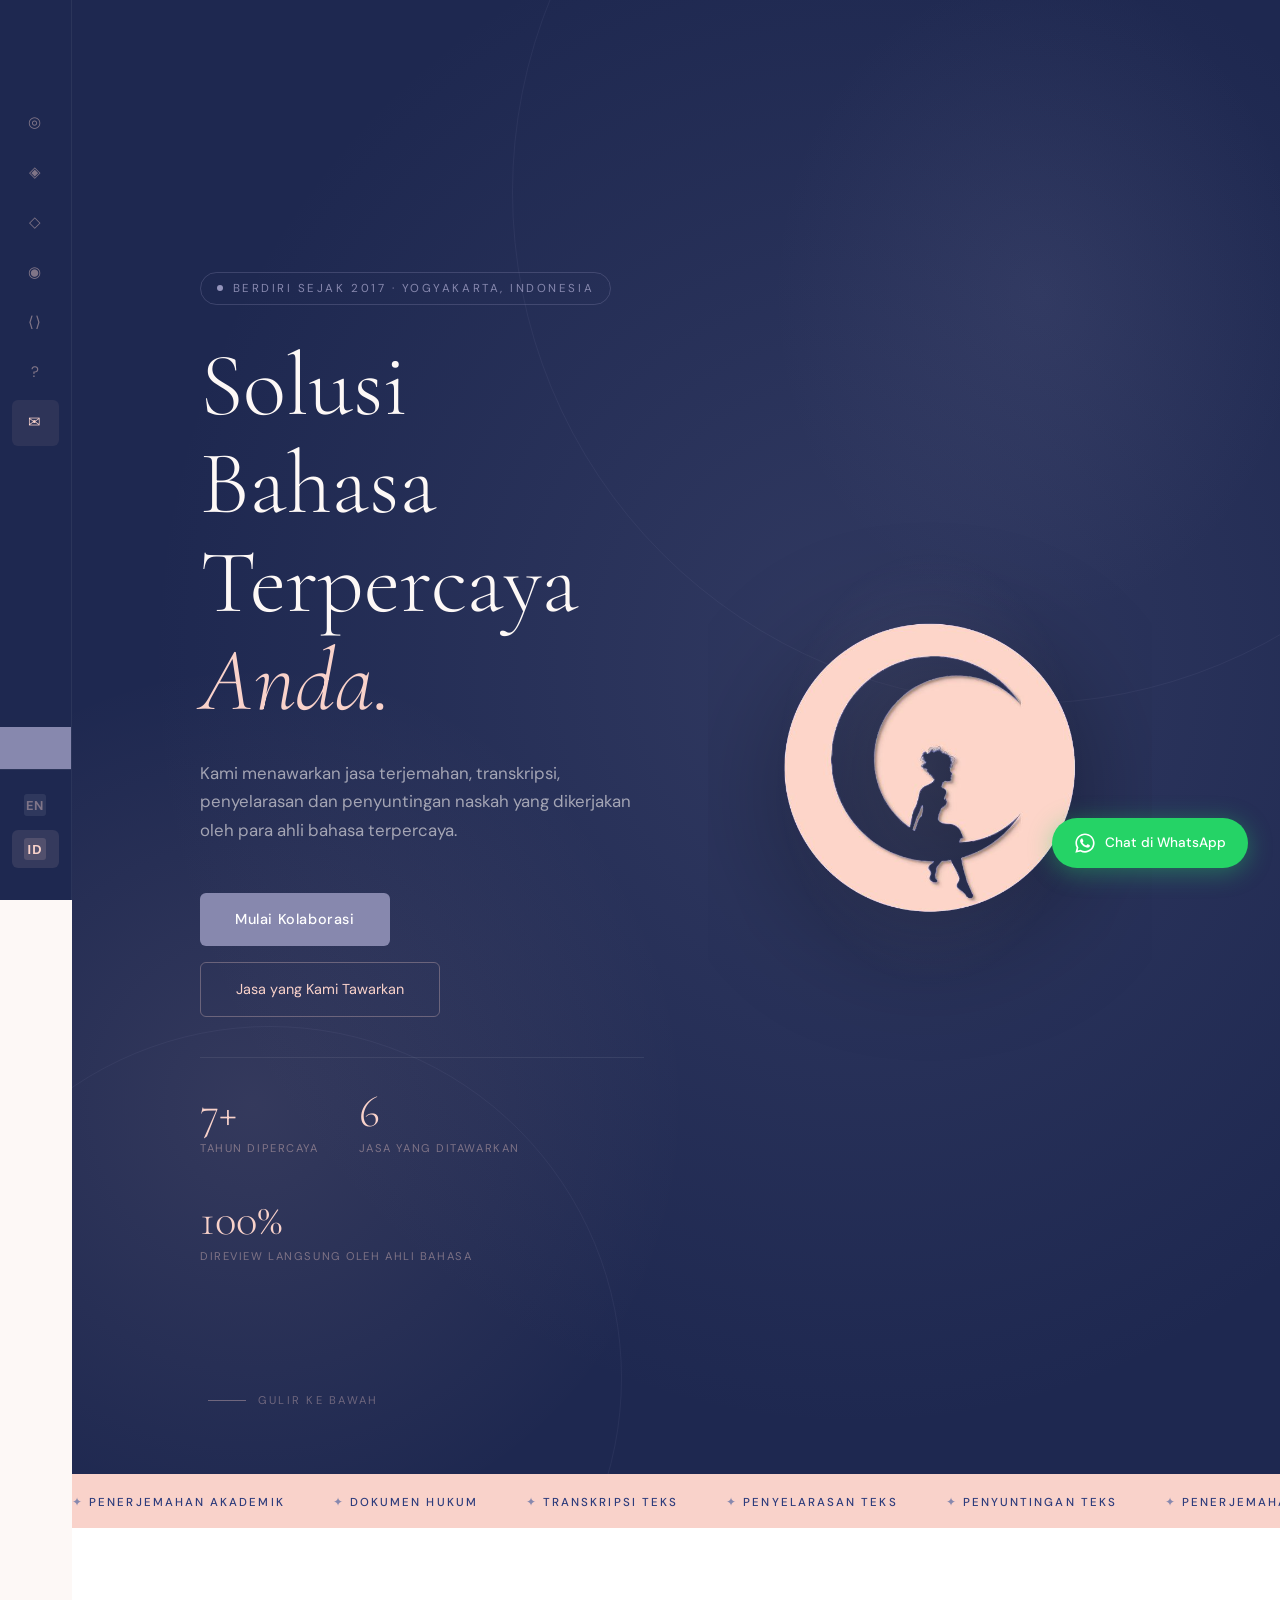
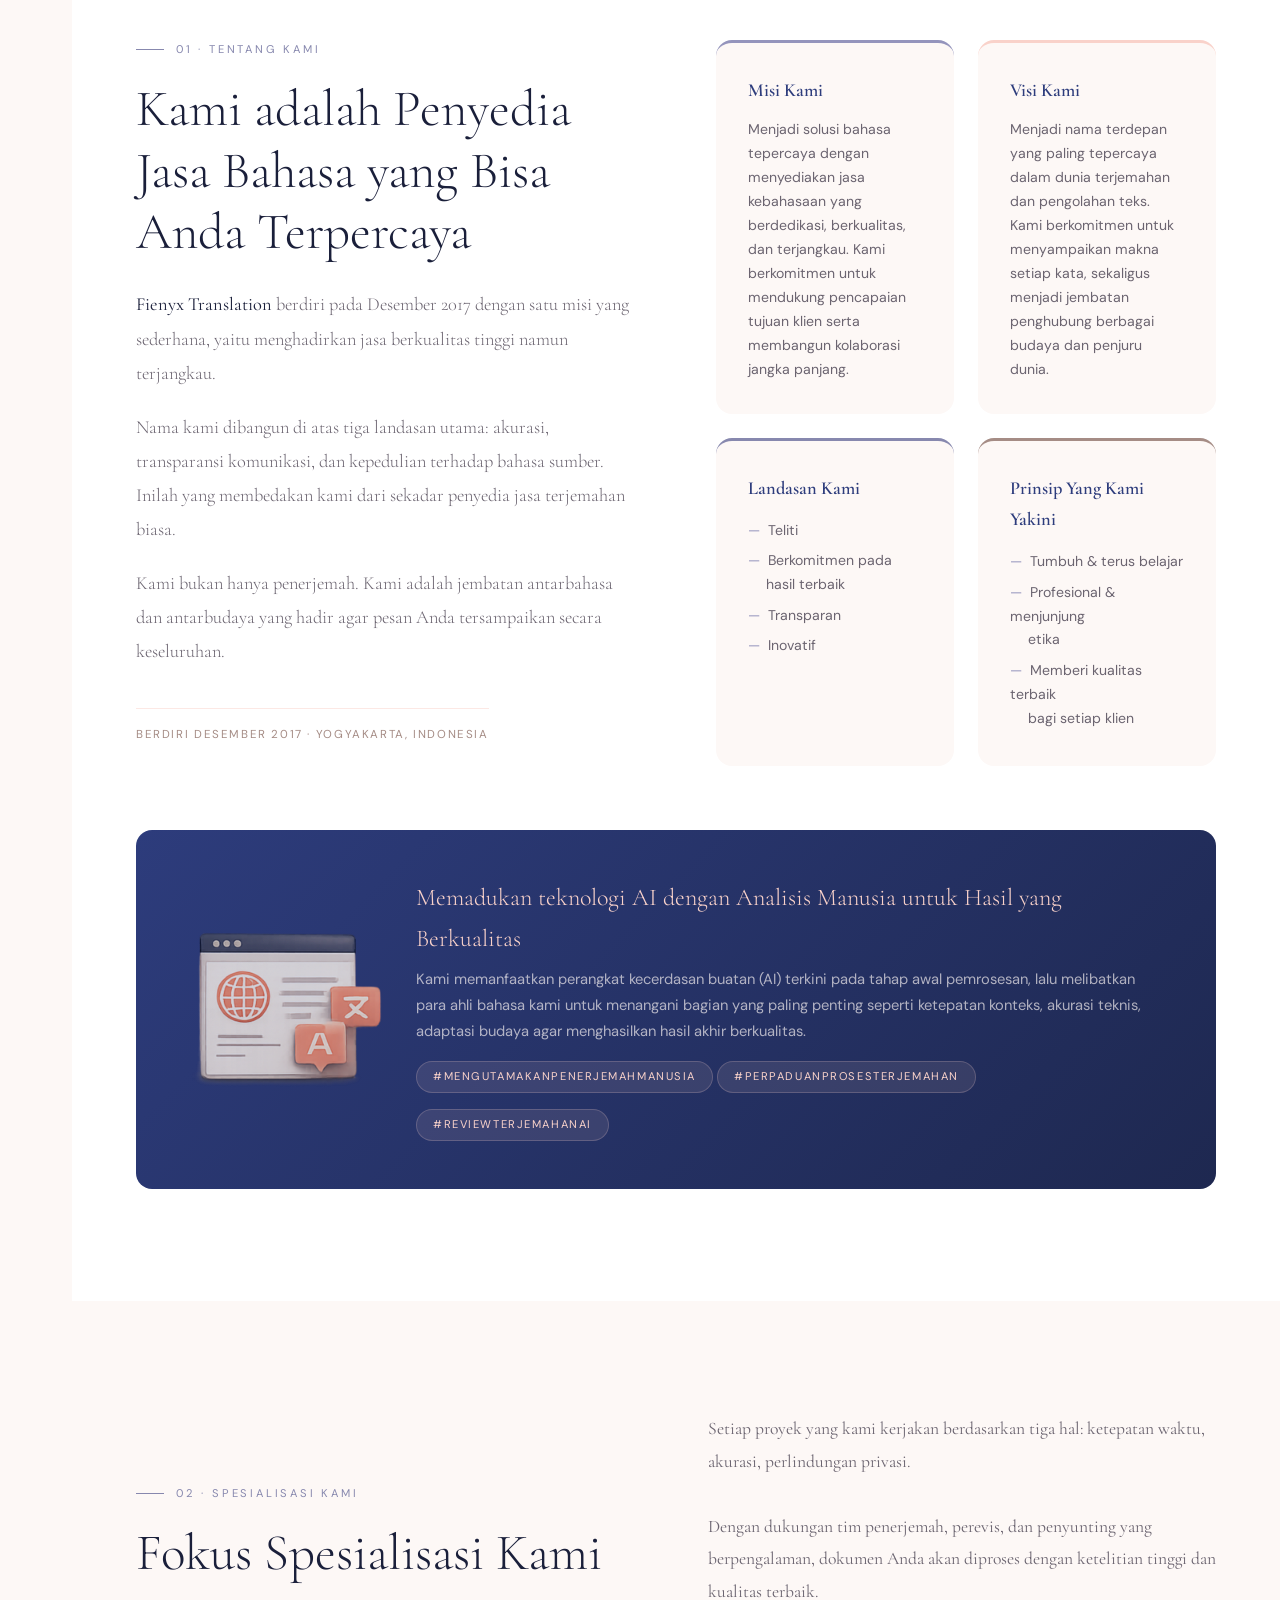
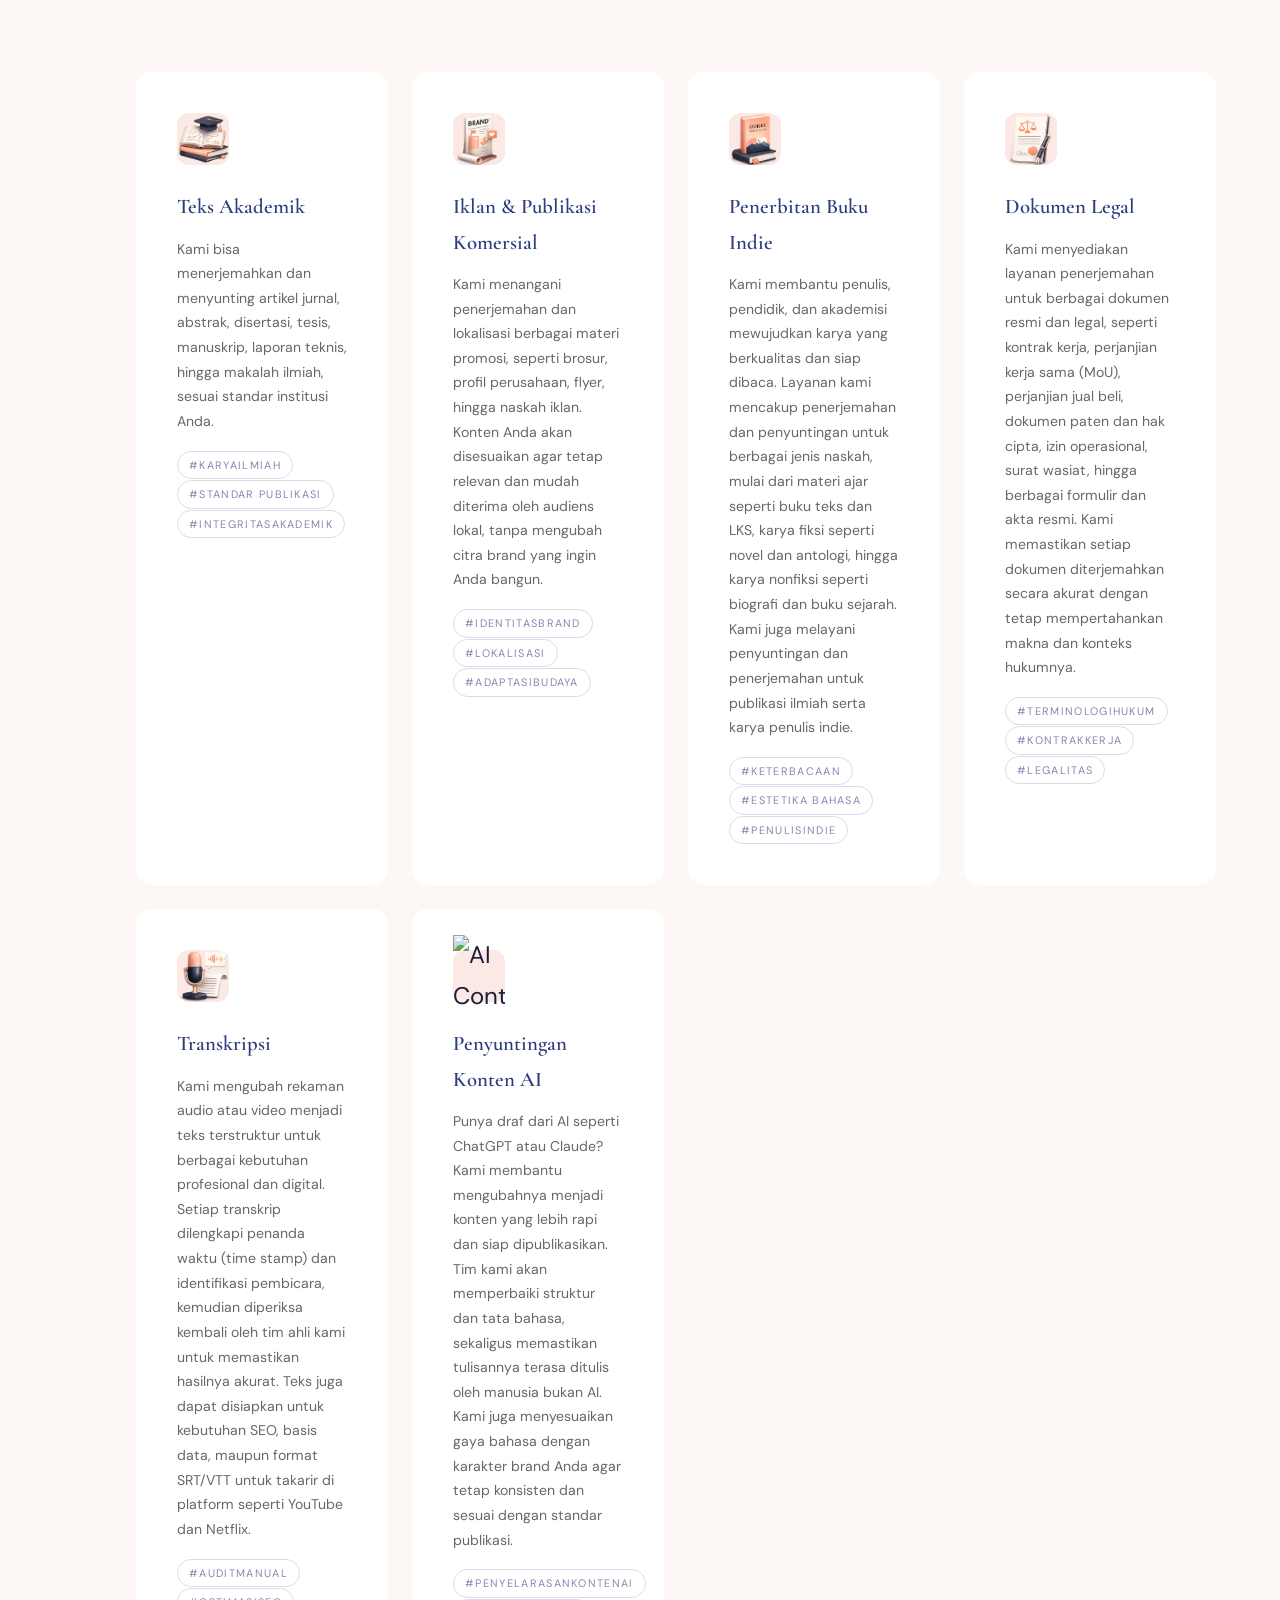
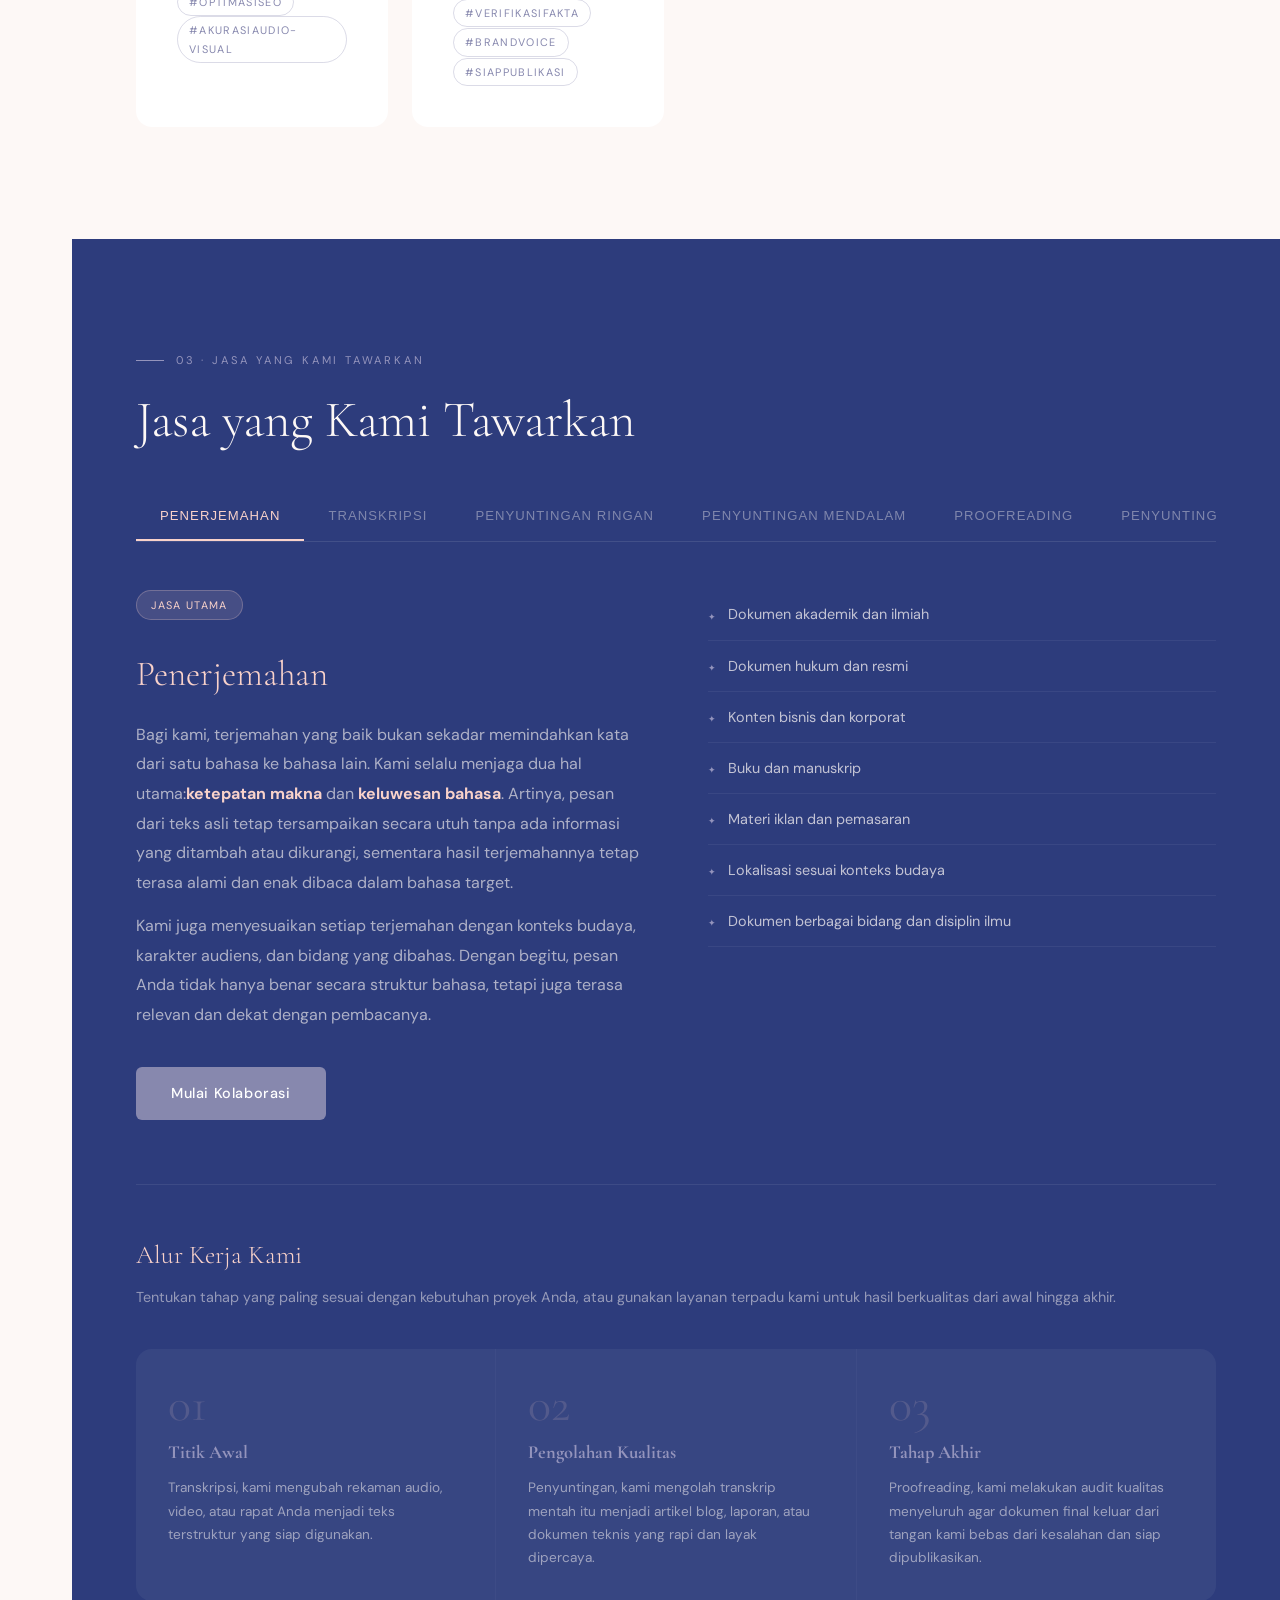
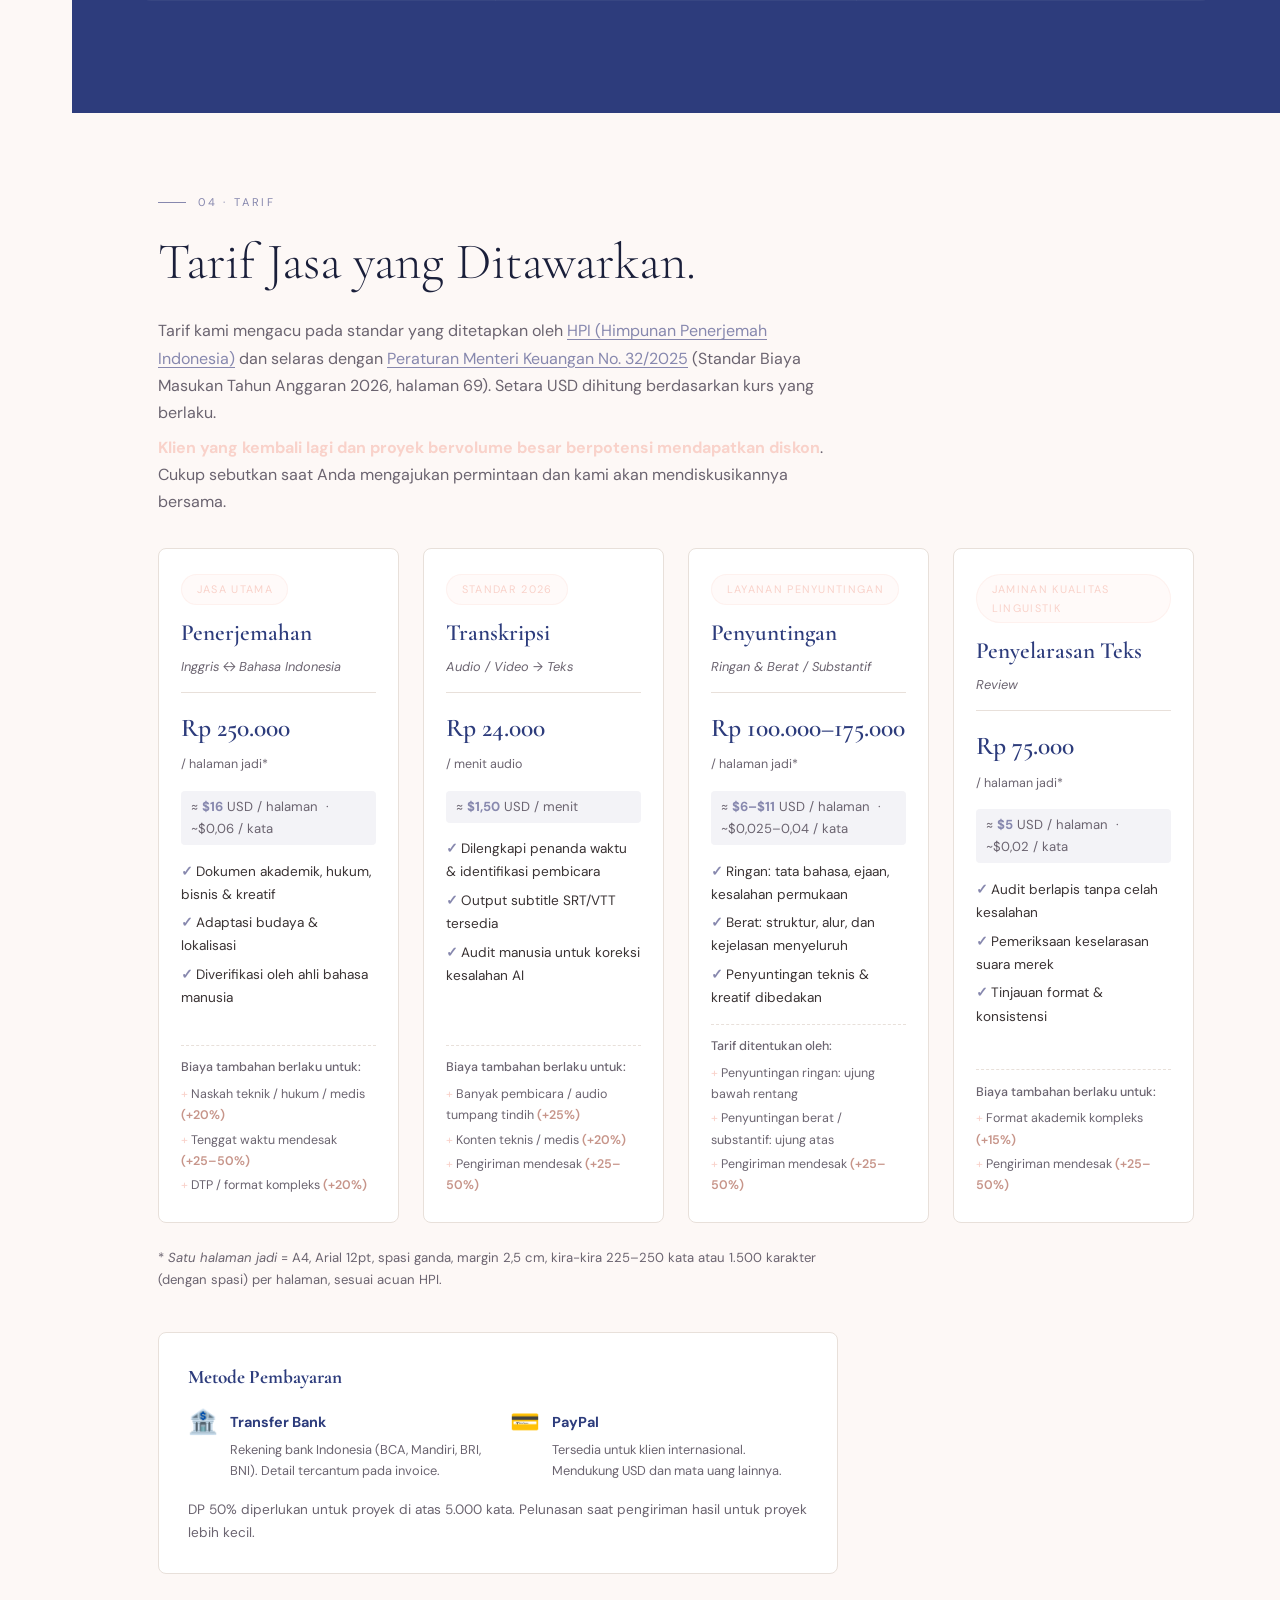
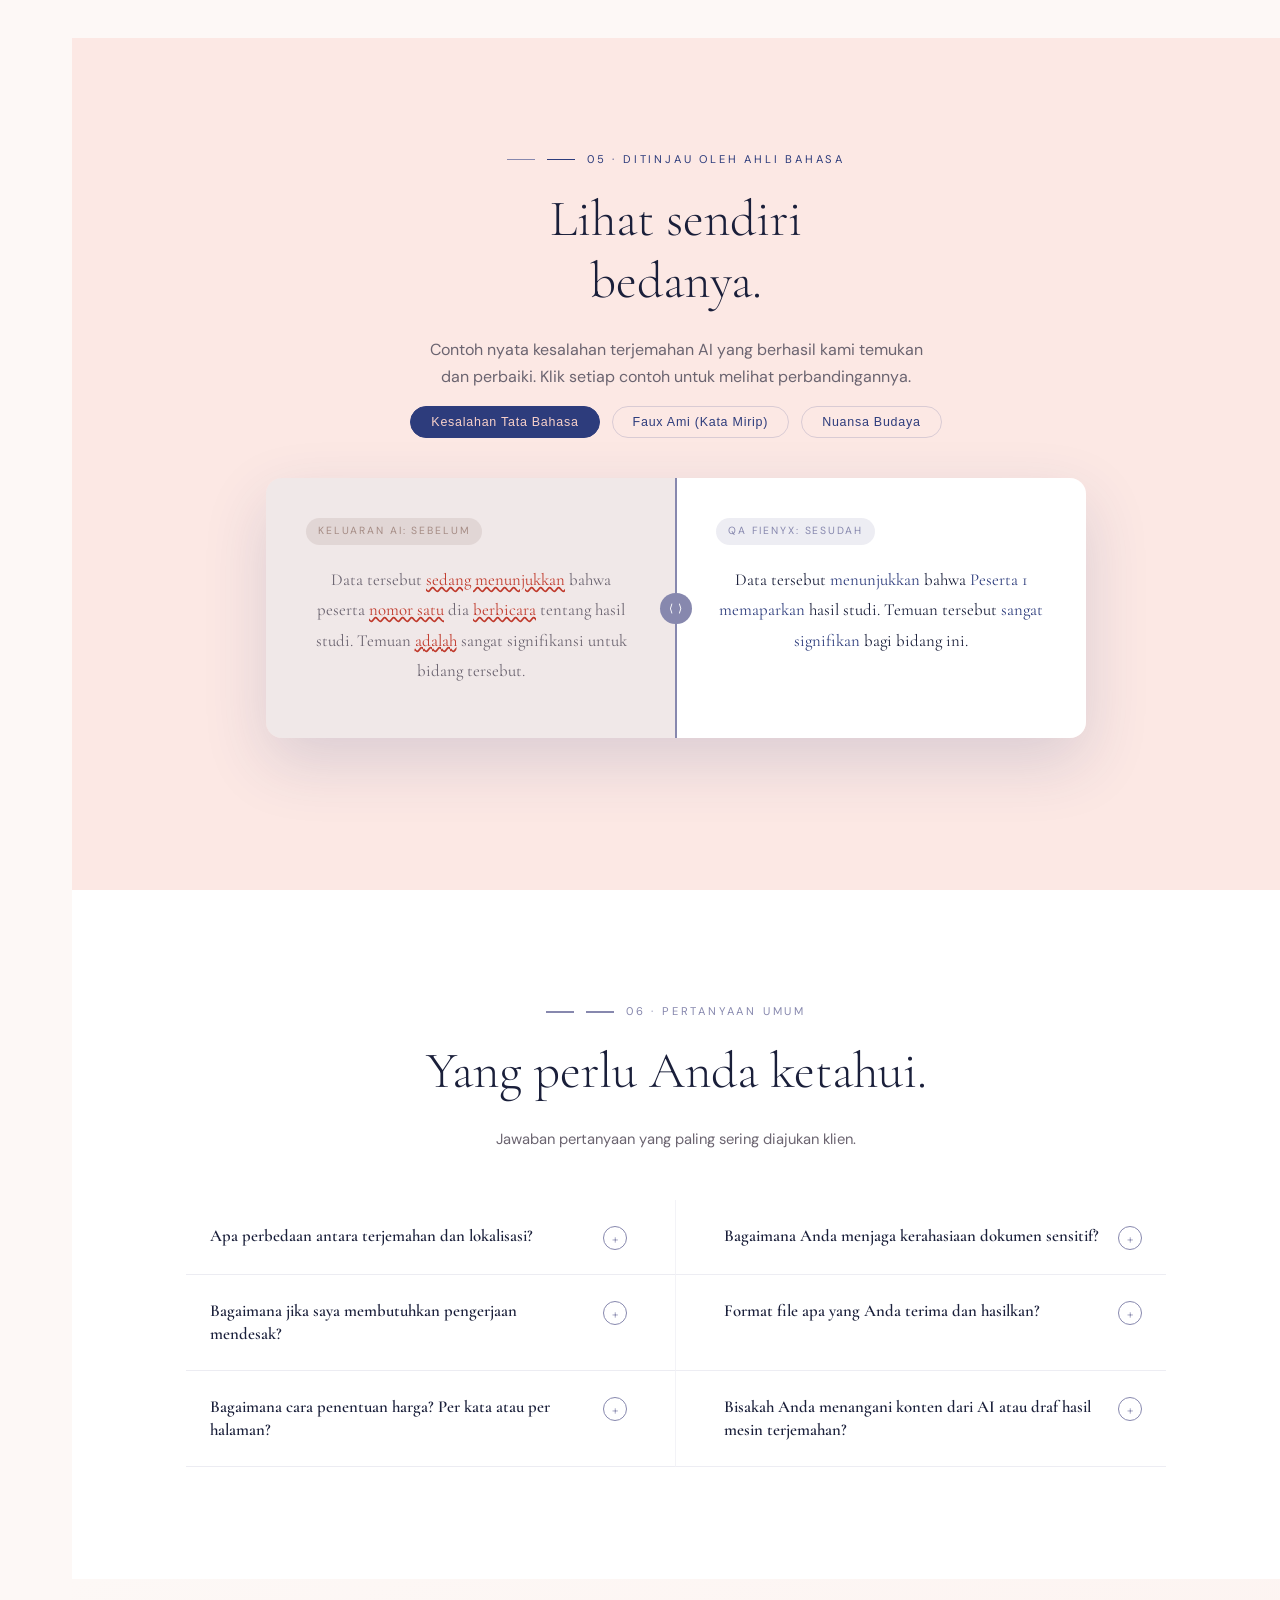
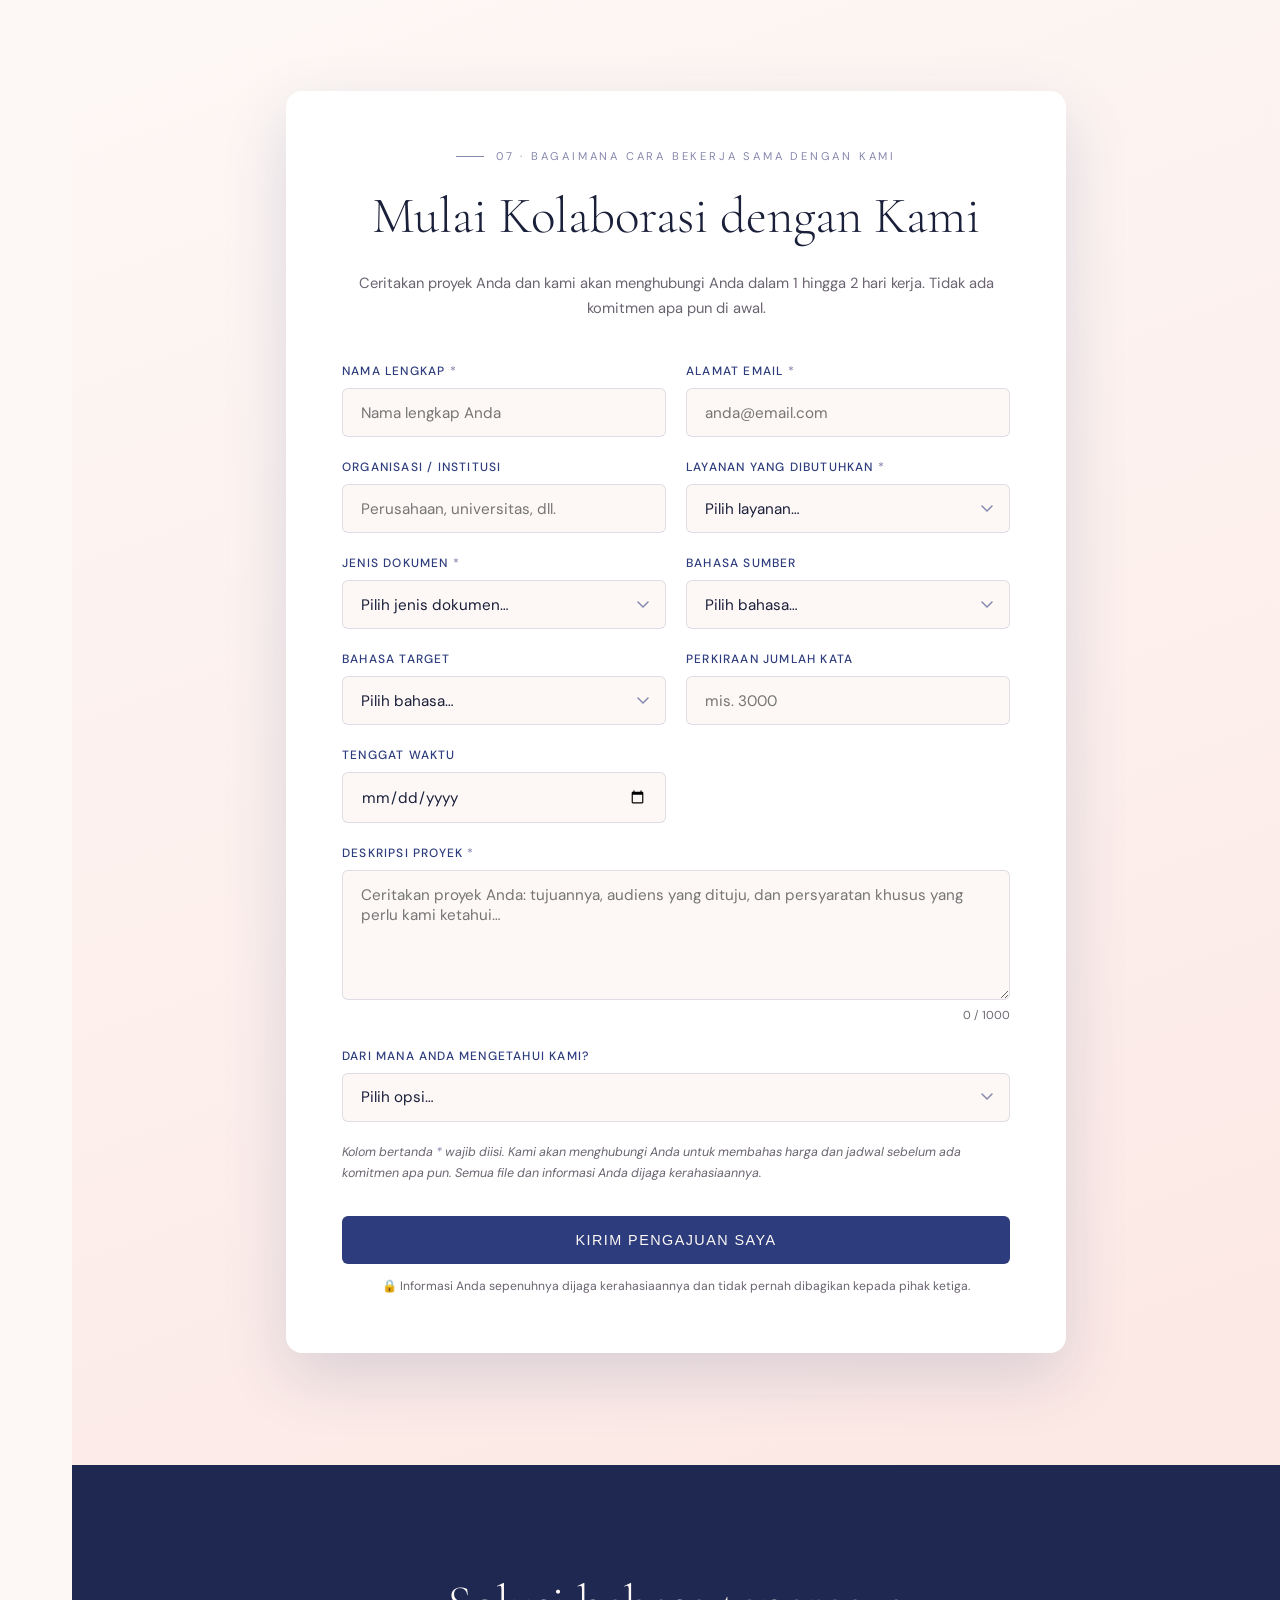
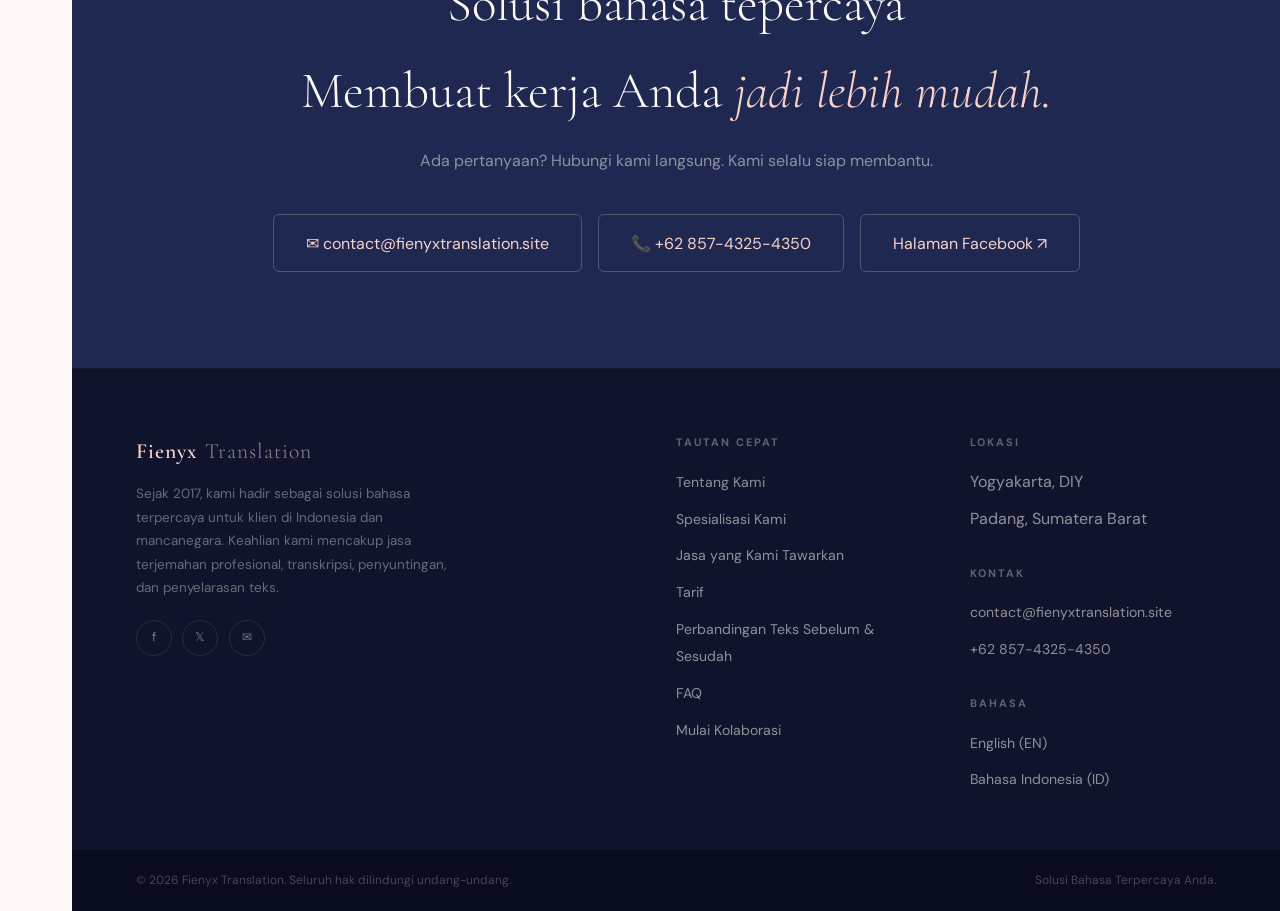
==== commit 31fa47d2: "Update id.html" ====
--- a/id.html
+++ b/id.html
@@ -493,31 +493,31 @@
     <div class="service-card reveal" style="transition-delay:.08s">
       <div class="service-icon" aria-hidden="true"><img src="/images/Fienyx - Icon Brand.png" alt="Brand"></div>
       <h3>Iklan &amp; Publikasi Komersial</h3>
-      <p>Kami juga bisa mengolah teks brosur, profil perusahaan, flyer, dan naskah iklan. Kami siap mengemas materi promosi Anda dengan strategi lokalisasi sehingga karakter dan reputasi brand Anda tetap terjaga.</p>
+      <p>Kami menangani penerjemahan dan lokalisasi berbagai materi promosi, seperti brosur, profil perusahaan, flyer, hingga naskah iklan. Konten Anda akan disesuaikan agar tetap relevan dan mudah diterima oleh audiens lokal, tanpa mengubah citra brand yang ingin Anda bangun.</p>
       <span class="service-tag">#IdentitasBrand</span><span class="service-tag">#Lokalisasi</span><span class="service-tag">#AdaptasiBudaya</span>
     </div>
     <div class="service-card reveal" style="transition-delay:.16s">
       <div class="service-icon" aria-hidden="true"><img src="/images/Fienyx - Icon Story.png" alt="Fiction"></div>
       <h3>Penerbitan Buku Indie</h3>
-      <p> Kami membantu para penulis, pendidik, dan akademisi untuk menghasilkan karya tulis berkualitas tinggi. Kami ingin menawarkan jasa penerjemahan dan penyuntingan khusus untuk materi ajar, termasuk buku teks pelajaran serta buku kerja siswa (LKS), fiksi (novel/antologi) dan nonfiksi (biografi/sejarah), publikasi Ilmiah dan Penulis Mandiri (Indie).</p>
+      <p> Kami membantu penulis, pendidik, dan akademisi mewujudkan karya yang berkualitas dan siap dibaca. Layanan kami mencakup penerjemahan dan penyuntingan untuk berbagai jenis naskah, mulai dari materi ajar seperti buku teks dan LKS, karya fiksi seperti novel dan antologi, hingga karya nonfiksi seperti biografi dan buku sejarah. Kami juga melayani penyuntingan dan penerjemahan untuk publikasi ilmiah serta karya penulis indie.</p>
       <span class="service-tag">#Keterbacaan</span><span class="service-tag">#Estetika Bahasa</span><span class="service-tag">#PenulisIndie</span>
     </div>
     <div class="service-card reveal" style="transition-delay:.24s">
       <div class="service-icon" aria-hidden="true"><img src="/images/Fienyx - Icon Law.png" alt="Law"></div>
       <h3>Dokumen Legal</h3>
-      <p>Kami juga menyediakan jasa penerjemahan khusus untuk dokumen-dokumen yang bersifat resmi, mengikat secara hukum seperti kontrak kerja, perjanjian kerjasama bisnis (MOU), atau kesepakatan jual-beli, surat paten, lisensi hak cipta, atau izin operasional, surat wasiat (wills) dan berbagai formulir atau akta resmi.</p>
+      <p>Kami menyediakan layanan penerjemahan untuk berbagai dokumen resmi dan legal, seperti kontrak kerja, perjanjian kerja sama (MoU), perjanjian jual beli, dokumen paten dan hak cipta, izin operasional, surat wasiat, hingga berbagai formulir dan akta resmi. Kami memastikan setiap dokumen diterjemahkan secara akurat dengan tetap mempertahankan makna dan konteks hukumnya.</p>
       <span class="service-tag">#TerminologiHukum</span><span class="service-tag">#KontrakKerja</span><span class="service-tag">#Legalitas</span>
     </div>
     <div class="service-card reveal" style="transition-delay:.32s">
       <div class="service-icon" aria-hidden="true"><img src="/images/Fienyx - Icon Transcript.png" alt="Transcript"></div>
       <h3>Transkripsi</h3>
-      <p> Kami melayani alih bahasa dari berkas audio atau video menjadi teks terstruktur untuk kebutuhan digital dan profesional. Setiap transkrip dilengkapi penanda waktu (time-stamped) serta identifikasi pembicara, lalu diaudit ulang oleh tim ahli kami demi akurasi maksimal. Hasil akhir juga dioptimalkan untuk SEO, basis data, serta siap dalam format SRT/VTT untuk takarir YouTube hingga Netflix.</p>
+      <p>Kami mengubah rekaman audio atau video menjadi teks terstruktur untuk berbagai kebutuhan profesional dan digital. Setiap transkrip dilengkapi penanda waktu (time stamp) dan identifikasi pembicara, kemudian diperiksa kembali oleh tim ahli kami untuk memastikan hasilnya akurat. Teks juga dapat disiapkan untuk kebutuhan SEO, basis data, maupun format SRT/VTT untuk takarir di platform seperti YouTube dan Netflix.</p>
       <span class="service-tag">#AuditManual</span><span class="service-tag">#OptimasiSEO</span><span class="service-tag">#AkurasiAudio-Visual</span>
     </div>
     <div class="service-card reveal" style="transition-delay:.40s">
       <div class="service-icon" aria-hidden="true"><img src="/images/Fienyx - Icon AI content.png" alt="AI Content"></div>
       <h3>Penyuntingan Konten AI</h3>
-      <p>Kami siap menyempurnakan draf kasar dari AI (seperti ChatGPT atau Claude) menjadi konten profesional yang siap pakai. Tim kami akan merapikan struktur dan tata bahasa, serta memberikan sentuhan rasa manusia agar tulisan tidak terdengar kaku. Kami juga memastikan gaya bahasanya tetap selaras dengan karakter brand Anda dan memenuhi standar kelayakan publikasi. </p>
+      <p>Punya draf dari AI seperti ChatGPT atau Claude? Kami membantu mengubahnya menjadi konten yang lebih rapi dan siap dipublikasikan. Tim kami akan memperbaiki struktur dan tata bahasa, sekaligus memastikan tulisannya terasa ditulis oleh manusia bukan AI. Kami juga menyesuaikan gaya bahasa dengan karakter brand Anda agar tetap konsisten dan sesuai dengan standar publikasi.</p>
       <span class="service-tag">#PenyelarasanKontenAI</span><span class="service-tag">#VerifikasiFakta</span><span class="service-tag">#BrandVoice</span><span class="service-tag">#SiapPublikasi</span>
     </div>
   </div>
@@ -543,40 +543,39 @@
     <div class="tab-info">
       <div class="tab-badge">Jasa Utama</div>
       <h2>Penerjemahan</h2>
-      <p>Setiap terjemahan yang kami hasilkan berpijak pada dua prinsip yang tidak kami kompromikan: <strong style="color:var(--blush)">kesetiaan makna</strong> dan <strong style="color:var(--blush)">kelancaran bahasa</strong>. Kesetiaan makna memastikan isi sumber tersampaikan secara utuh, tidak ada yang ditambahkan, tidak ada yang hilang. Kelancaran bahasa memastikan hasil terjemahan terasa natural di bahasa target, seperti memang ditulis dari sana sejak awal.</p>
-      <p>Setiap terjemahan juga kami sesuaikan secara budaya, dilokalisasi berdasarkan demografis, konteks, dan bidang yang relevan, agar pesan Anda benar-benar terasa dekat bagi pembacanya, bukan sekadar dialihbahasakan.</p>
+      <p>Bagi kami, terjemahan yang baik bukan sekadar memindahkan kata dari satu bahasa ke bahasa lain. Kami selalu menjaga dua hal utama:<strong style="color:var(--blush)">ketepatan makna</strong> dan <strong style="color:var(--blush)">keluwesan bahasa</strong>. Artinya, pesan dari teks asli tetap tersampaikan secara utuh tanpa ada informasi yang ditambah atau dikurangi, sementara hasil terjemahannya tetap terasa alami dan enak dibaca dalam bahasa target.</p>
+      <p>Kami juga menyesuaikan setiap terjemahan dengan konteks budaya, karakter audiens, dan bidang yang dibahas. Dengan begitu, pesan Anda tidak hanya benar secara struktur bahasa, tetapi juga terasa relevan dan dekat dengan pembacanya.</p>
       <a href="#apply" class="btn-primary" style="display:inline-block;margin-top:1.5rem">Mulai Kolaborasi</a>
     </div>
     <div>
       <ul class="tab-list">
         <li>Dokumen akademik dan ilmiah</li>
-        <li>Materi hukum dan resmi</li>
+        <li>Dokumen hukum dan resmi</li>
         <li>Konten bisnis dan korporat</li>
-        <li>Buku dan manuskrip terbit</li>
+        <li>Buku dan manuskrip</li>
         <li>Materi iklan dan pemasaran</li>
-        <li>Lokalisasi yang disesuaikan secara budaya</li>
-        <li>Keahlian lintas bidang dan disiplin ilmu</li>
+        <li>Lokalisasi sesuai konteks budaya</li>
+        <li>Dokumen berbagai bidang dan disiplin ilmu</li>
       </ul>
     </div>
   </div>
 
   <div class="tab-content" id="tab-transcription" role="tabpanel" aria-labelledby="btn-transcription">
     <div class="tab-info">
-      <div class="tab-badge">Standar 2026</div>
+      <div class="tab-badge">Layanan Bahasa Lainnya</div>
       <h2>Transkripsi</h2>
-      <p>Ini bukan sekadar ketik ulang audio. Ini adalah <strong style="color:var(--blush)">Pengolahan Data Cerdas</strong>. Kami menghasilkan transkrip lengkap dengan penanda waktu dan identifikasi pembicara yang dirancang sesuai kebutuhan spesifik Anda: optimasi SEO, pengambilan data ke basis data, atau pemenuhan standar aksesibilitas.</p>
-      <p>Saat transkrip dari AI kerap meleset dan menghasilkan teks yang tidak akurat, proses kami yang diaudit langsung oleh manusia memastikan setiap kata terverifikasi kebenarannya. Untuk keperluan hukum, rekam medis, atau riset akademik, perbedaan itu sangat menentukan.</p>
+      <p>Kami membantu mengubah rekaman audio dan video menjadi transkrip yang rapi, akurat, dan siap digunakan. Tidak hanya mengetik ulang isi rekaman, kami juga menambahkan <strong style="color:var(--blush)">penanda waktu (timestamp)</strong> dan  <strong style="color:var(--blush)">identifikasi pembicara</strong> sesuai kebutuhan Anda.
+      <p>Setiap transkrip diperiksa kembali oleh tim kami untuk memastikan isi dan detailnya tetap akurat. Hasilnya dapat disesuaikan untuk berbagai kebutuhan, mulai dari riset dan dokumentasi hingga konten digital, SEO, basis data, dan aksesibilitas.</p>
       <a href="#apply" class="btn-primary" style="display:inline-block;margin-top:1.5rem">Mulai Kolaborasi</a>
     </div>
     <div>
       <ul class="tab-list">
         <li>Transkrip dengan penanda waktu dan identifikasi pembicara</li>
-        <li>Output multi-format: JSON, XML, teks biasa</li>
-        <li>File subtitle SRT/VTT</li>
-        <li>File audio dan video (.mp4, .wav, .mp3, tautan siaran langsung)</li>
-        <li>Format transkrip yang dioptimalkan untuk SEO</li>
-        <li>Akurasi terverifikasi untuk konteks hukum dan medis</li>
-        <li>Audit manusia untuk koreksi kesalahan AI</li>
+        <li>Berbagai format output, termasuk JSON, XML, dan teks biasa</li>
+        <li>File subtitle dalam format SRT/VTT</li>
+        <li>Mendukung berbagai sumber audio dan video, termasuk MP4, WAV, MP3, dan tautan siaran langsung</li>
+        <li>Format transkrip yang disesuaikan untuk kebutuhan SEO</li>
+        <li>Pemeriksaan dan koreksi oleh manusia untuk memastikan hasil transkripsi AI tetap akurat</li>
       </ul>
     </div>
   </div>
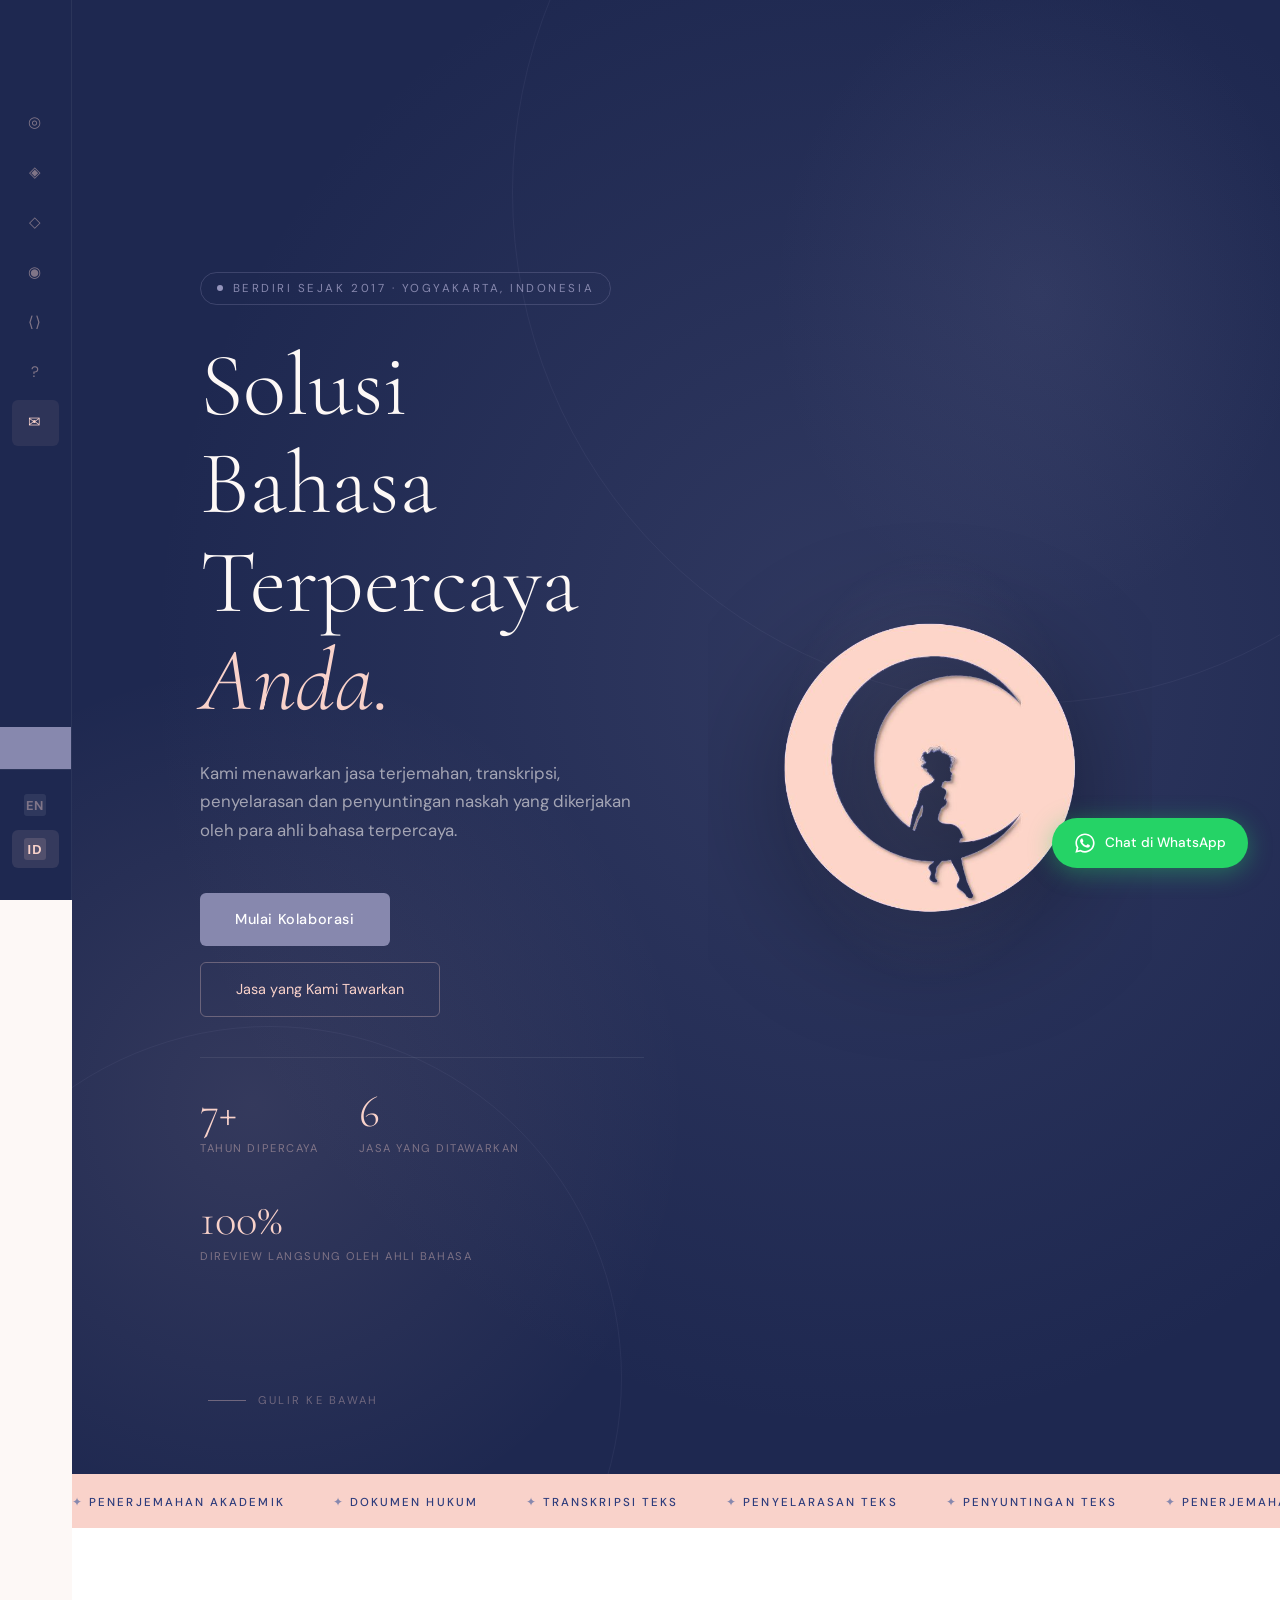
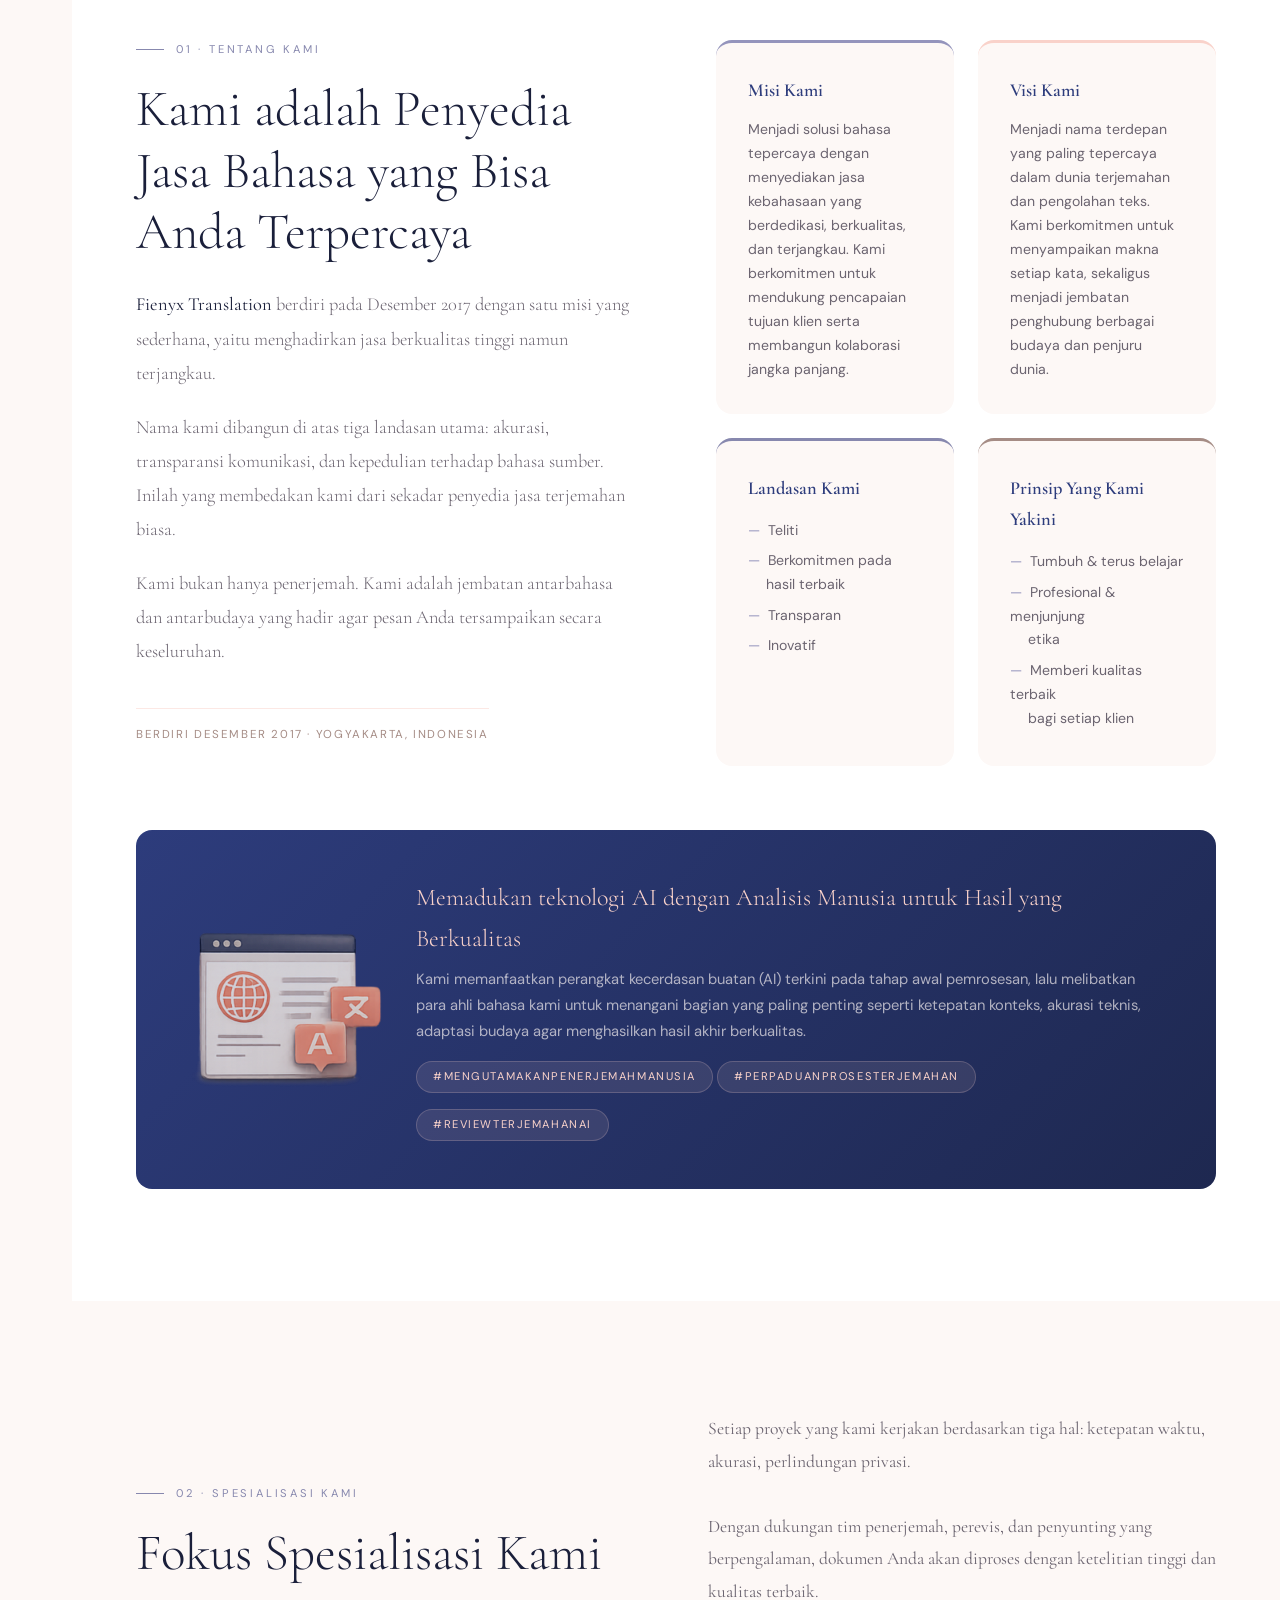
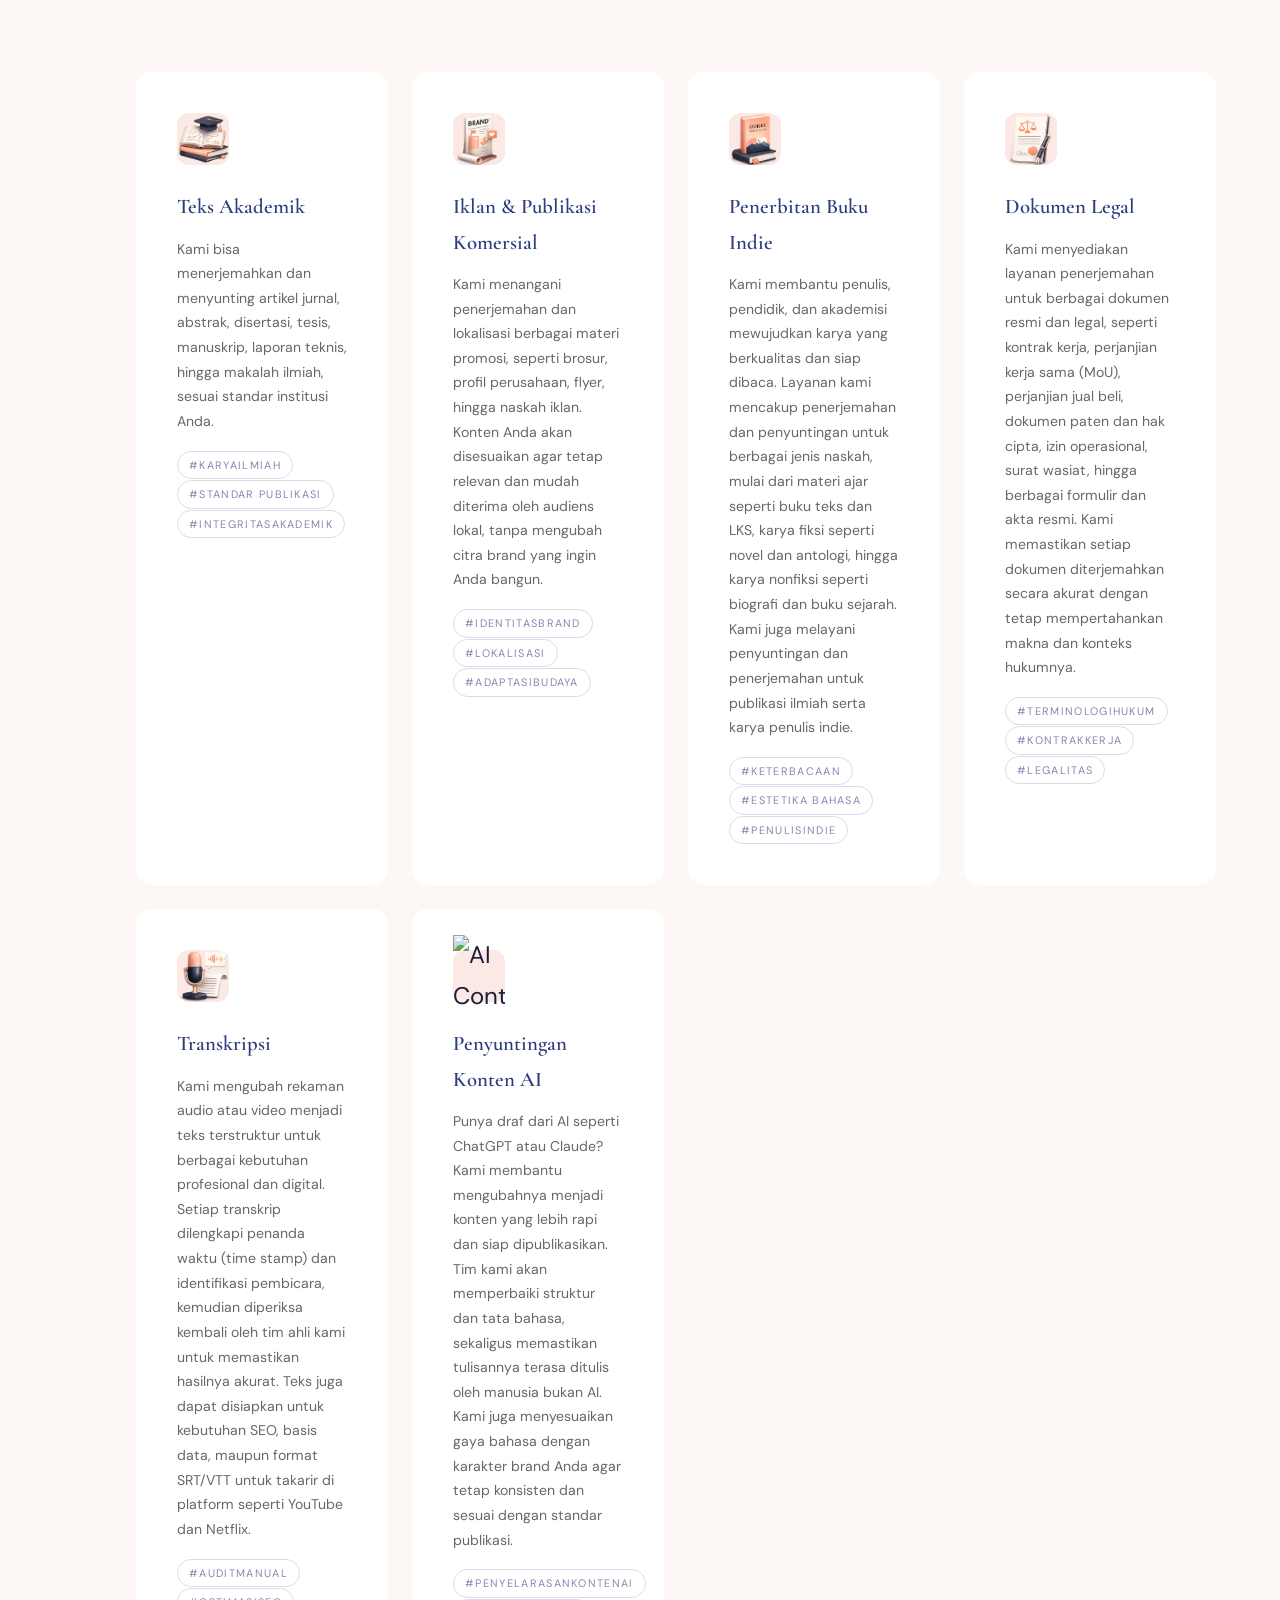
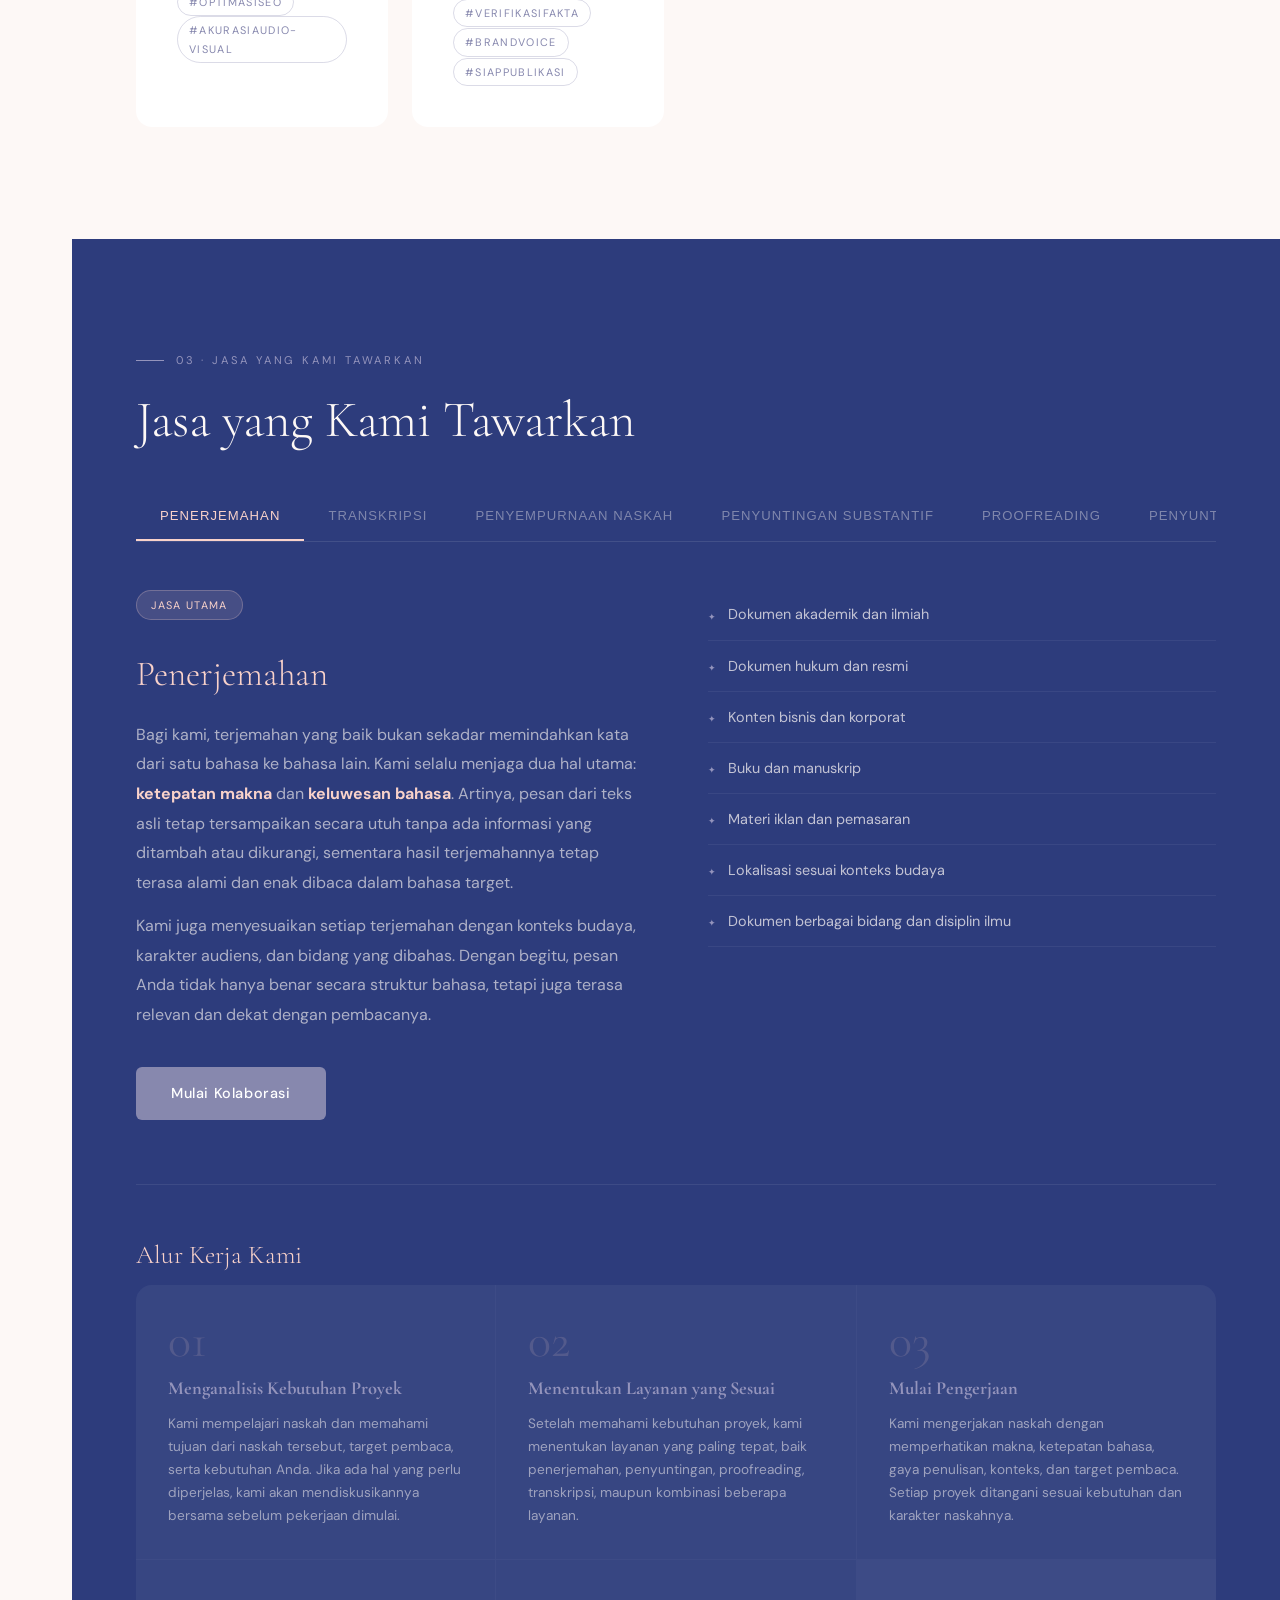
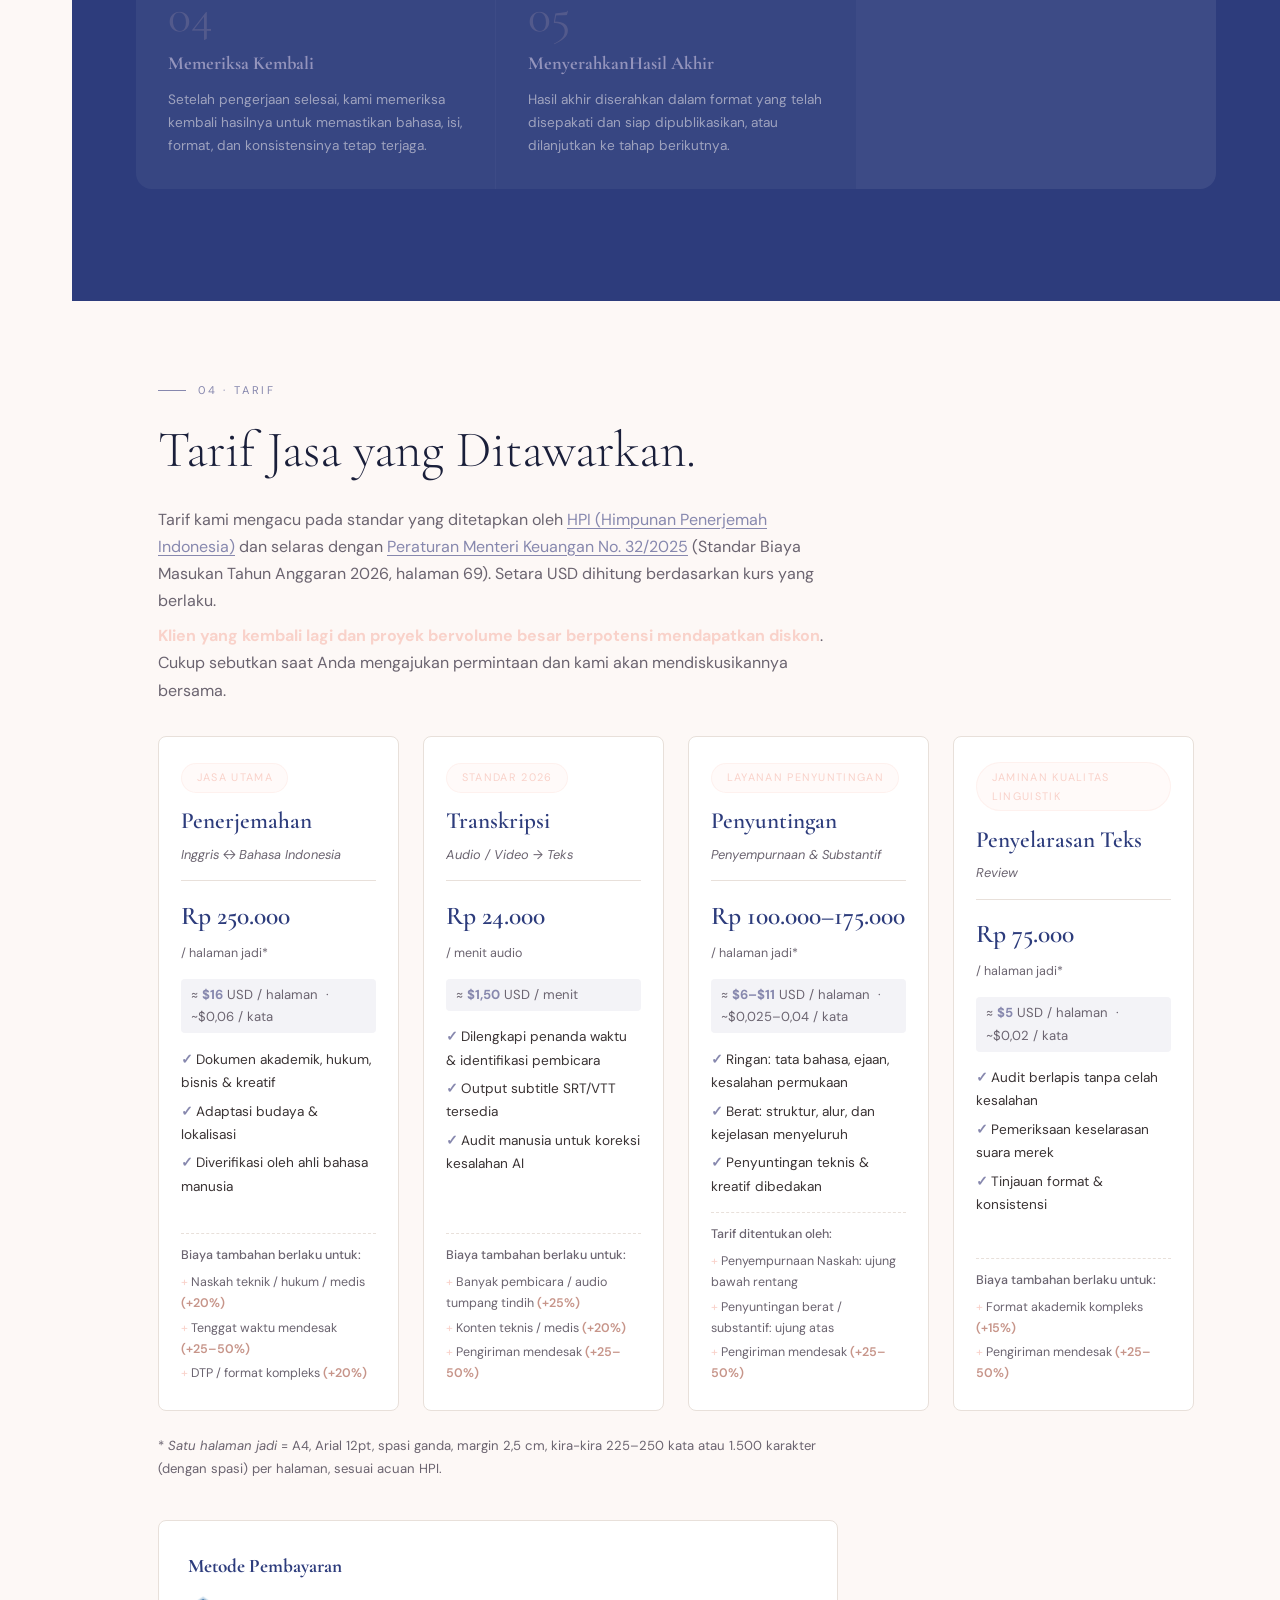
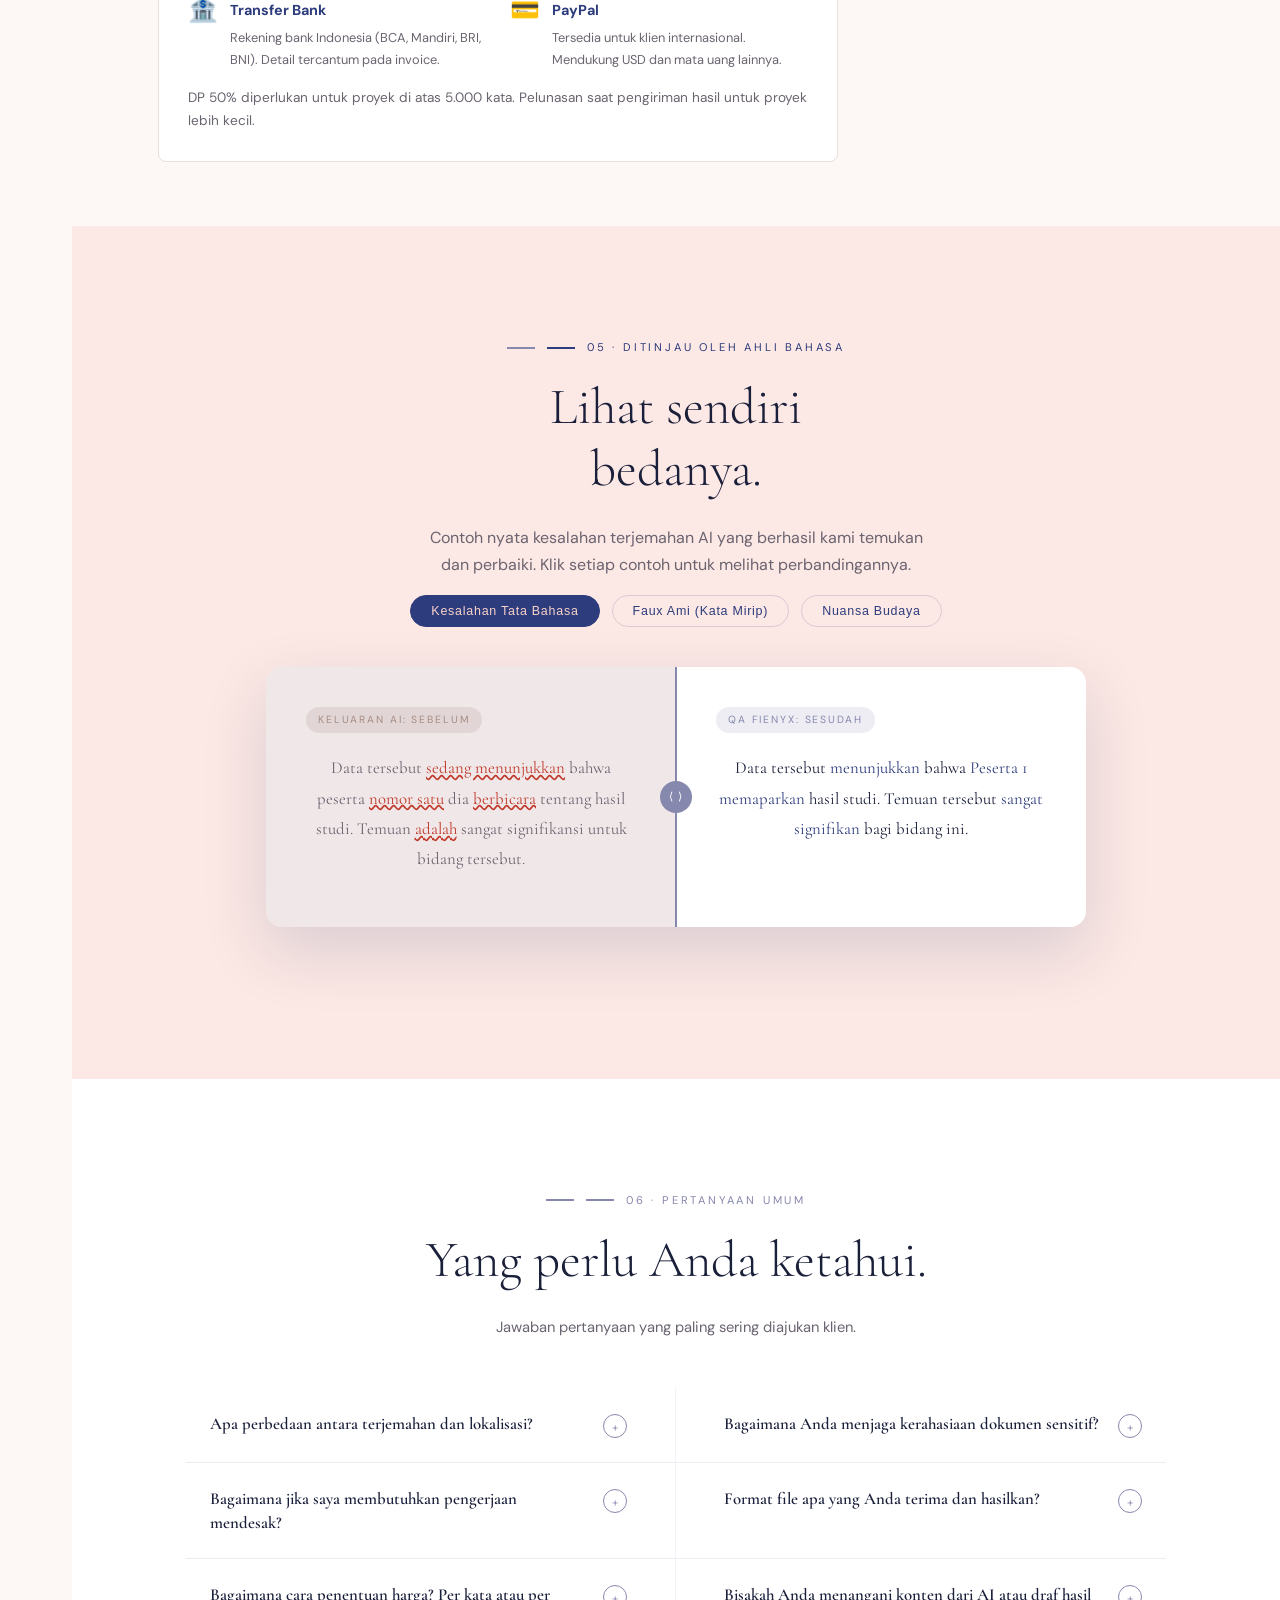
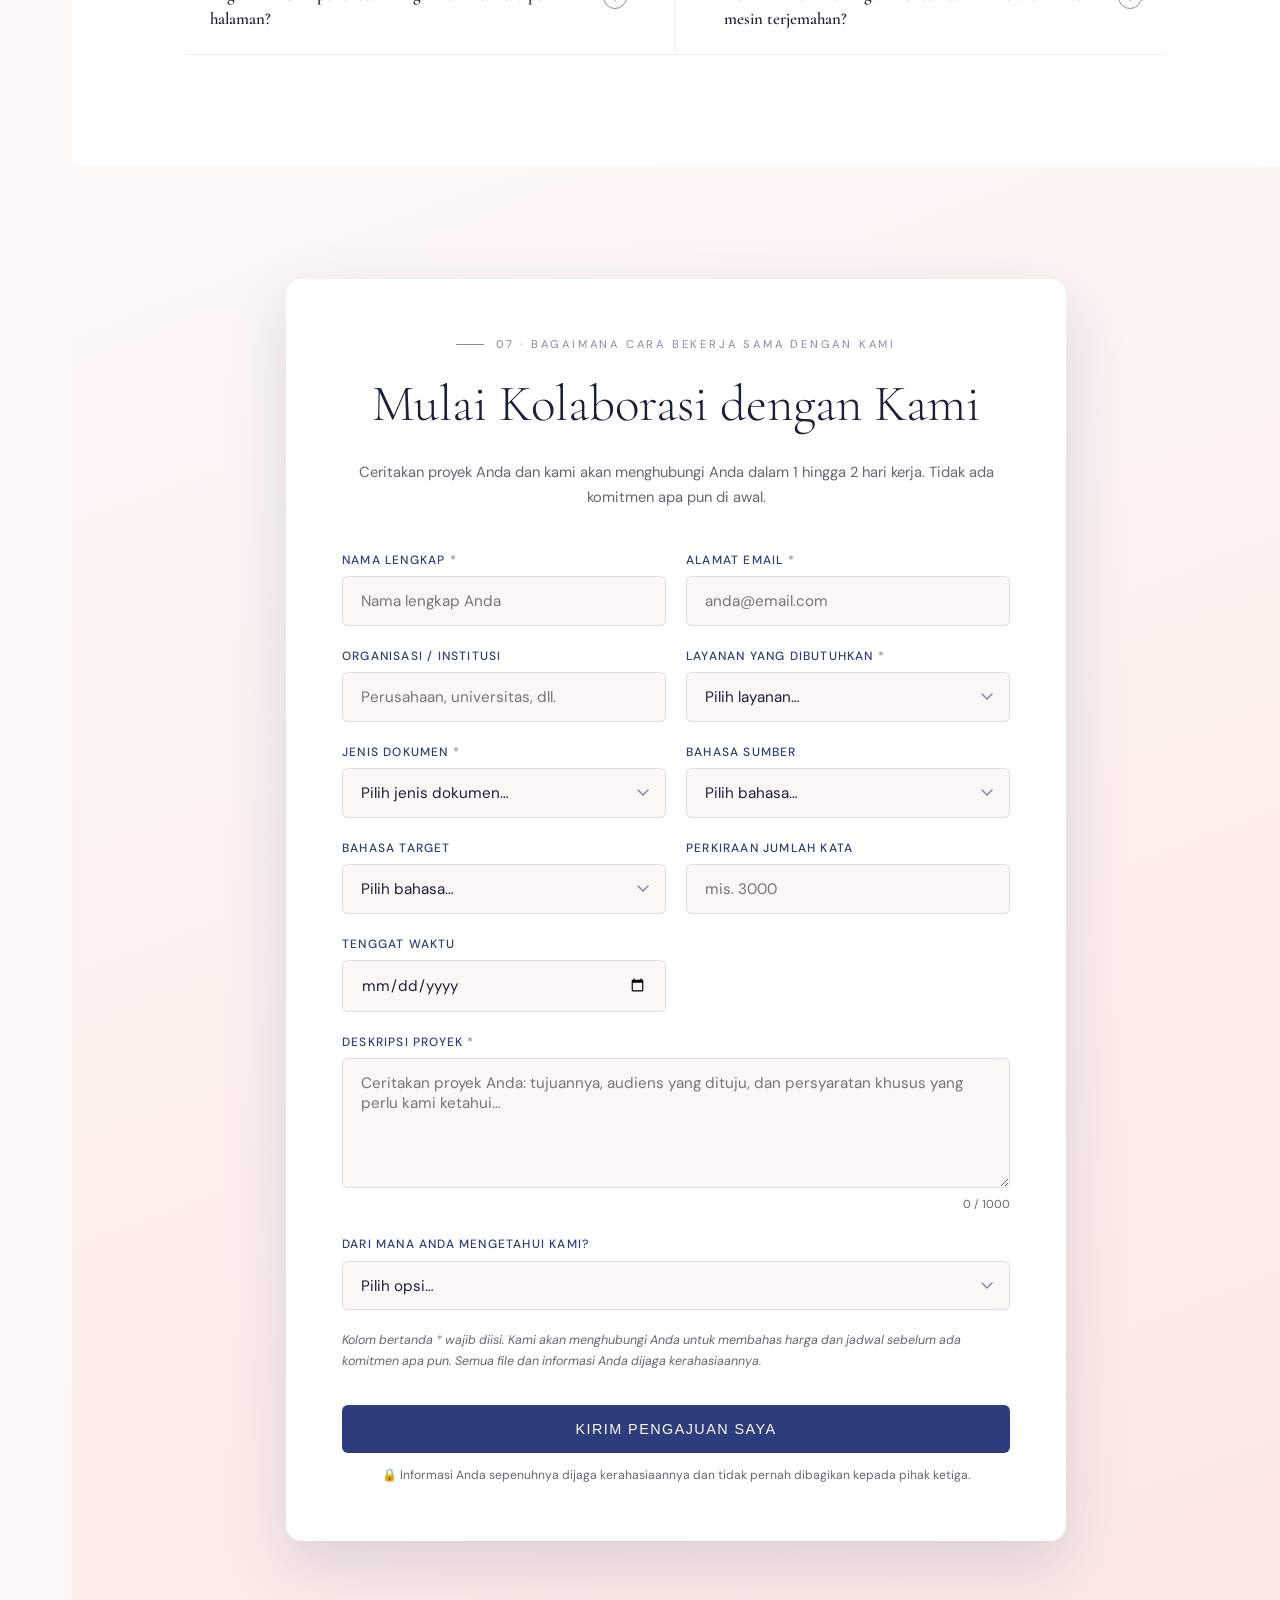
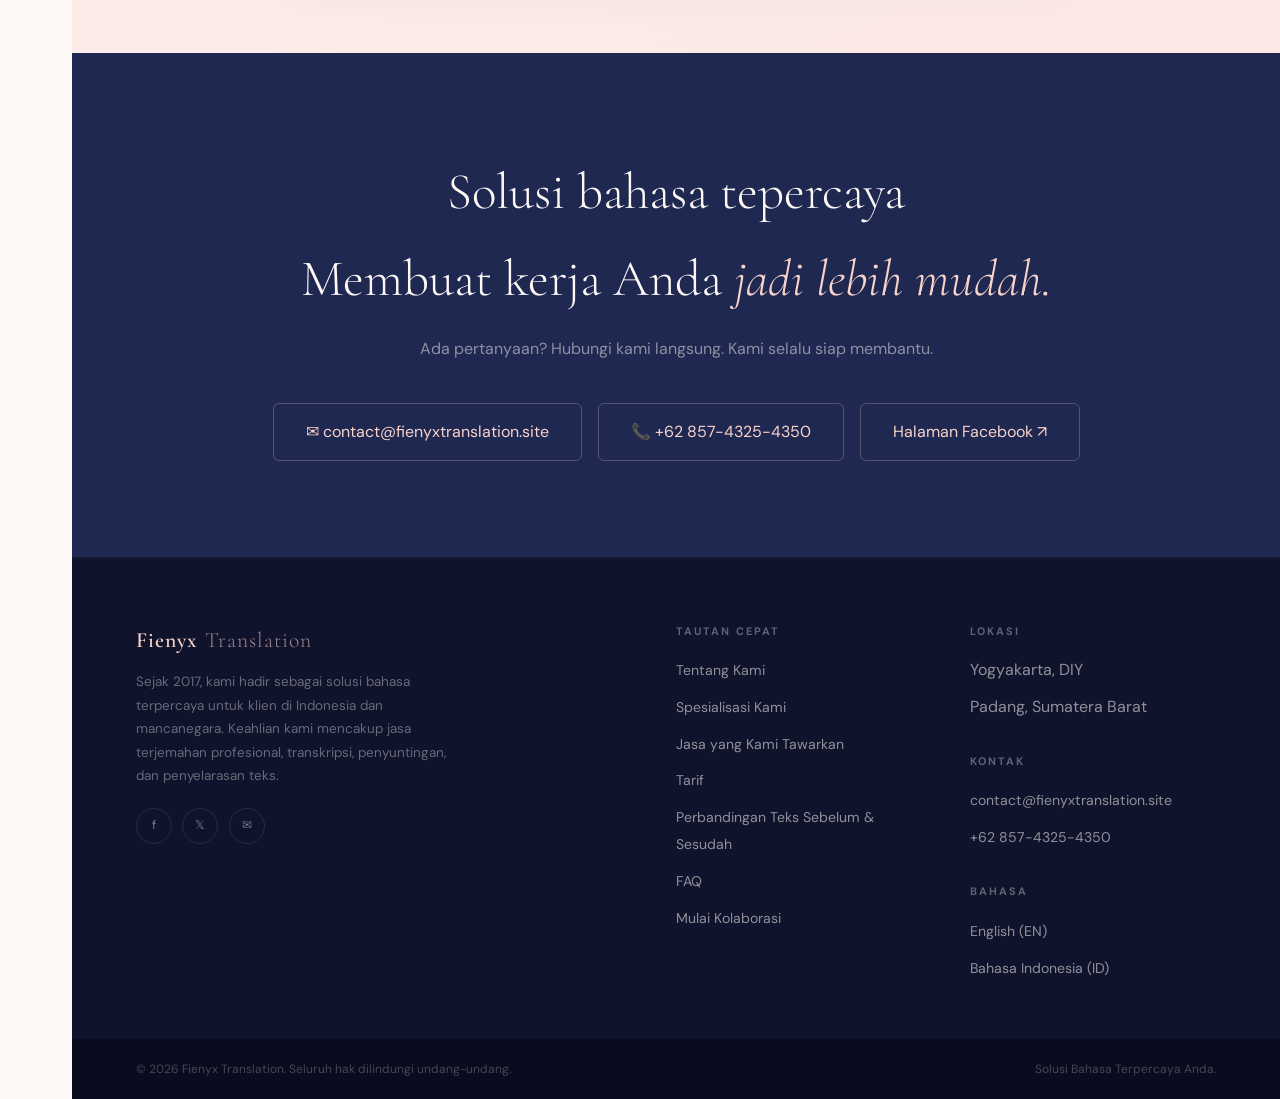
==== commit d2bb4dde: "Update id.html" ====
--- a/id.html
+++ b/id.html
@@ -533,8 +533,8 @@
   <div class="tabs-nav" style="margin-top:2.5rem" role="tablist" aria-label="Jenis layanan">
     <button class="tab-btn active" data-tab="translating" role="tab" aria-selected="true" aria-controls="tab-translating" id="btn-translating">Penerjemahan</button>
     <button class="tab-btn" data-tab="transcription" role="tab" aria-selected="false" aria-controls="tab-transcription" id="btn-transcription">Transkripsi</button>
-    <button class="tab-btn" data-tab="light-editing" role="tab" aria-selected="false" aria-controls="tab-light-editing" id="btn-light-editing">Penyuntingan Ringan</button>
-    <button class="tab-btn" data-tab="heavy-editing" role="tab" aria-selected="false" aria-controls="tab-heavy-editing" id="btn-heavy-editing">Penyuntingan Mendalam</button>
+    <button class="tab-btn" data-tab="light-editing" role="tab" aria-selected="false" aria-controls="tab-light-editing" id="btn-light-editing">Penyempurnaan Naskah</button>
+    <button class="tab-btn" data-tab="heavy-editing" role="tab" aria-selected="false" aria-controls="tab-heavy-editing" id="btn-heavy-editing">Penyuntingan Substantif</button>
     <button class="tab-btn" data-tab="proofreading" role="tab" aria-selected="false" aria-controls="tab-proofreading" id="btn-proofreading">Proofreading</button>
     <button class="tab-btn" data-tab="ai-editing" role="tab" aria-selected="false" aria-controls="tab-ai-editing" id="btn-ai-editing">Penyuntingan Konten AI</button>
   </div>
@@ -543,7 +543,7 @@
     <div class="tab-info">
       <div class="tab-badge">Jasa Utama</div>
       <h2>Penerjemahan</h2>
-      <p>Bagi kami, terjemahan yang baik bukan sekadar memindahkan kata dari satu bahasa ke bahasa lain. Kami selalu menjaga dua hal utama:<strong style="color:var(--blush)">ketepatan makna</strong> dan <strong style="color:var(--blush)">keluwesan bahasa</strong>. Artinya, pesan dari teks asli tetap tersampaikan secara utuh tanpa ada informasi yang ditambah atau dikurangi, sementara hasil terjemahannya tetap terasa alami dan enak dibaca dalam bahasa target.</p>
+      <p>Bagi kami, terjemahan yang baik bukan sekadar memindahkan kata dari satu bahasa ke bahasa lain. Kami selalu menjaga dua hal utama:<strong style="color:var(--blush)"> ketepatan makna </strong> dan <strong style="color:var(--blush)">keluwesan bahasa</strong>. Artinya, pesan dari teks asli tetap tersampaikan secara utuh tanpa ada informasi yang ditambah atau dikurangi, sementara hasil terjemahannya tetap terasa alami dan enak dibaca dalam bahasa target.</p>
       <p>Kami juga menyesuaikan setiap terjemahan dengan konteks budaya, karakter audiens, dan bidang yang dibahas. Dengan begitu, pesan Anda tidak hanya benar secara struktur bahasa, tetapi juga terasa relevan dan dekat dengan pembacanya.</p>
       <a href="#apply" class="btn-primary" style="display:inline-block;margin-top:1.5rem">Mulai Kolaborasi</a>
     </div>
@@ -583,19 +583,18 @@
   <div class="tab-content" id="tab-light-editing" role="tabpanel" aria-labelledby="btn-light-editing">
     <div class="tab-info">
       <div class="tab-badge">Layanan Penyuntingan</div>
-      <h2>Penyuntingan Ringan</h2>
-      <p>Pemeriksaan terfokus yang menyisir kesalahan di permukaan dan menghaluskan bagian yang kurang lancar, tanpa menyentuh suara dan struktur asli tulisan Anda. Cocok untuk teks yang sudah hampir matang dan hanya butuh sentuhan akhir agar bersih, jelas, dan enak dibaca. Layanan ini juga tepat untuk konten AI yang membutuhkan perbaikan tata bahasa dan nada sebelum digunakan.</p>
+      <h2>Penyempurnaan Naskah</h2>
+      <p>Kalau naskah Anda sudah hampir selesai dan hanya perlu sedikit dirapikan, layanan ini cocok untuk Anda. Kami memeriksa tata bahasa, ejaan, tanda baca, serta bagian yang terasa kurang jelas tanpa mengubah gaya dan karakter tulisan Anda.</p>
       <a href="#apply" class="btn-primary" style="display:inline-block;margin-top:1.5rem">Mulai Kolaborasi</a>
     </div>
     <div>
       <ul class="tab-list">
-        <li>Tata bahasa, ejaan, dan tanda baca</li>
-        <li>Kesalahan sintaksis minor</li>
-        <li>Kata atau frasa yang membingungkan (disertai komentar)</li>
-        <li>Kekeliruan pada fakta umum dan pengetahuan dasar</li>
-        <li>Pilihan kata yang tidak sesuai subjek atau pembaca sasaran</li>
-        <li>Panduan izin kutipan dan penulisan sitasi</li>
-        <li>Perbaikan tata bahasa dan nada untuk konten AI</li>
+        <li>Perbaikan tata bahasa, ejaan, dan tanda baca</li>
+        <li>Perbaikan struktur kalimat</li>
+        <li>Perbaikan kata atau frasa yang kurang jelas (disertai komentar)</li>
+        <li>Penyesuaian pilihan kata agar sesuai dengan target pembaca</li>
+        <li>Perbaikan tata bahasa dan gaya bahasa pada konten AI</li>
+        <li>Pemeriksaan dasar kutipan dan format sitasi</li>
       </ul>
     </div>
   </div>
@@ -603,88 +602,97 @@
   <div class="tab-content" id="tab-heavy-editing" role="tabpanel" aria-labelledby="btn-heavy-editing">
     <div class="tab-info">
       <div class="tab-badge">Penyuntingan Substantif</div>
-      <h2>Penyuntingan Mendalam</h2>
-      <p>Revisi menyeluruh dari sisi struktur maupun bahasa, mulai dari kohesi, koherensi, paralelisme, hingga kejelasan isi secara keseluruhan. Kami memperkuat alur logis, memangkas pengulangan, dan menyesuaikan konten agar relevan secara budaya bagi audiens yang Anda sasar.</p>
-      <p>Kami membedakan antara <em>Penyuntingan Teknis</em> (presisi dan kejelasan) dan <em>Penyuntingan Kreatif</em> (nada dan gaya), dan menerapkan keduanya sesuai kebutuhan proyek Anda. Layanan ini juga sangat efektif untuk konten AI yang perlu distrukturisasi ulang, diverifikasi faktanya, dan diberi nuansa bahasa yang alami.</p>
+      <h2>Penyuntingan Substantif</h2>
+      <p>Untuk naskah yang membutuhkan lebih dari sekadar perbaikan tata bahasa, kami menawarkan penyuntingan substantif yang mencakup struktur, alur, dan kejelasan isi. Kami merapikan hubungan antar ide, memperbaiki alur pikir yang kurang logis, mengurangi pengulangan, dan memastikan setiap gagasan saling terhubung.</p>
+      <p>Kami menyesuaikan pendekatan penyuntingan dengan kebutuhan naskah. Fokusnya dapat mencakup keakuratan dan kejelasan bahasa, sekaligus gaya dan nada tulisan agar penyampaiannya lebih efektif dan sesuai dengan pembaca sasaran. Untuk konten AI, kami juga membantu menyusun ulang struktur, memperbaiki bagian yang terasa masih seperti robot, dan membuat tulisan terasa lebih natural.</p>
       <a href="#apply" class="btn-primary" style="display:inline-block;margin-top:1.5rem">Mulai Kolaborasi</a>
     </div>
     <div>
       <ul class="tab-list">
-        <li>Tata bahasa, ejaan, huruf kapital, format, dan tanda baca</li>
-        <li>Bahasa yang menghambat komunikasi efektif</li>
-        <li>Alur yang tidak logis, pengulangan, dan isi yang saling bertentangan</li>
-        <li>Judul, ilustrasi, tabel, angka, dan referensi</li>
-        <li>Penyesuaian lintas budaya untuk demografis target</li>
-        <li>Pilihan retorika dan gaya bahasa</li>
-        <li>Kata ganti dan konjungsi untuk kelancaran bacaan</li>
-        <li>Restrukturisasi mendalam dan humanisasi konten AI</li>
-        <li>Deteksi halusinasi dan kesalahan fakta pada konten AI</li>
+        <li>Perbaikan tata bahasa, ejaan, huruf kapital, format, dan tanda baca</li>
+        <li>Perbaikan kalimat atau bagian yang mempersulit pemahaman</li>
+        <li>Perapian alur gagasan, pengurangan kata-kata yang diulangi, dan penyelarasan gagasan yang bertentangan dengan isi ide pokok</li>
+        <li>Pemeriksaan judul, ilustrasi, tabel, angka, dan referensi</li>
+        <li>Penyesuaian bahasa dengan konteks budaya dan target pembaca</li>
+        <li>Penyempurnaan gaya bahasa, nada, dan cara penyampaian</li>
+        <li>Perbaikan penggunaan kata ganti dan kata penghubung agar tulisan lebih mudah dipahami</li>
+        <li>Restrukturisasi dan penyempurnaan konten AI agar lebih natural</li>
+        <li>Pemeriksaan indikasi halusinasi dan ketidakakuratan fakta pada konten AI</li>
       </ul>
     </div>
   </div>
 
   <div class="tab-content" id="tab-proofreading" role="tabpanel" aria-labelledby="btn-proofreading">
     <div class="tab-info">
-      <div class="tab-badge">Jaminan Kualitas Linguistik</div>
-      <h2>Proofreading Bebas Kesalahan</h2>
-      <p>Audit <strong style="color:var(--blush)">Jaminan Kualitas Linguistik</strong> berlapis yang jauh melampaui sekadar cek ejaan. Kami memverifikasi tata bahasa, konsistensi format, dan keselarasan suara merek untuk memastikan dokumen Anda benar-benar siap dipublikasikan.</p>
-      <p>Anggap layanan ini sebagai garis pertahanan terakhir untuk kampanye berdampak tinggi, naskah akademik, dan publikasi apa pun yang tidak bisa mentoleransi satu kesalahan pun. Kami juga menawarkan pemeriksaan akhir khusus konten AI untuk menangkap frasa kaku, pola berulang, dan ketidakkonsistenan yang sering luput dari pemeriksaan otomatis.</p>
+      <div class="tab-badge">Pemeriksaan Akhir</div>
+      <h2>Proofreading</h2>
+      <p>Tahap terakhir sebelum naskah Anda dipublikasikan. Kami memeriksa ejaan, tata bahasa, tanda baca, format, dan konsistensi gaya bahasa untuk memastikan tulisan sudah rapi dan siap terbit atau dipublikasikan. Proses ini dilakukan tanpa mengubah isi atau karakter tulisan Anda.  </p>
+      <p>Layanan ini cocok untuk naskah yang sudah selesai ditulis dan disunting, tetapi masih membutuhkan pemeriksaan akhir untuk menemukan kesalahan kecil yang mungkin terlewat. Kami juga dapat memeriksa konten AI untuk menemukan frasa yang terasa kaku, pengulangan, dan ketidakkonsistenan yang sering luput dari pemeriksaan. </p>
       <a href="#apply" class="btn-primary" style="display:inline-block;margin-top:1.5rem">Mulai Kolaborasi</a>
     </div>
     <div>
       <ul class="tab-list">
-        <li>Audit berlapis tanpa celah kesalahan</li>
-        <li>Kesalahan ejaan dan ketik</li>
-        <li>Huruf kapital dan tanda baca</li>
-        <li>Format: ukuran huruf, tebal/miring, spasi, indentasi</li>
-        <li>Pemeriksaan keselarasan suara merek</li>
-        <li>Konsistensi format di seluruh dokumen</li>
-        <li>Kekeliruan kecil dari penulis atau penyunting</li>
-        <li>Pemeriksaan akhir konten AI: frasa kaku dan ketidakkonsistenan</li>
+        <li>Pemeriksaan akhir sebelum publikasi</li>
+        <li>Koreksi kesalahan ejaan dan pengetikan</li>
+        <li>Pemeriksaan huruf kapital dan tanda baca</li>
+        <li>Pemeriksaan format, termasuk ukuran huruf, cetak tebal/miring, spasi, dan indentasi</li>
+        <li>Pemeriksaan konsistensi gaya dan suara brand</li>
+        <li>Pemeriksaan konsistensi format di seluruh dokumen</li>
+        <li>Koreksi kesalahan kecil yang terlewat saat penulisan atau penyuntingan</li>
+        <li>Pemeriksaan akhir konten AI untuk menemukan frasa kaku, pengulangan, dan ketidakkonsistenan penggunaan bahasa</li>
       </ul>
     </div>
   </div>
 
   <div class="tab-content" id="tab-ai-editing" role="tabpanel" aria-labelledby="btn-ai-editing">
     <div class="tab-info">
-      <div class="tab-badge">Layanan Baru</div>
-      <h2>Penyuntingan Konten AI &amp; Humanisasi</h2>
-      <p>AI dapat menghasilkan draf pertama dalam hitungan detik, tetapi teks mentah dari AI jarang langsung siap tayang. Bisa jadi berulang, lemah secara fakta, datar dalam nada, atau kurang memiliki kedalaman yang diharapkan pembaca Anda. Tim kami hadir untuk menjembatani celah itu, mengubah draf AI menjadi konten yang akurat, menarik, dan benar-benar mencerminkan identitas Anda.</p>
-      <p>Apakah Anda butuh perbaikan ringan atau revisi struktural menyeluruh, kami menerapkan tingkat keahlian manusia yang tepat agar konten AI Anda benar-benar bekerja.</p>
+      <div class="tab-badge">Layanan Penyuntingan Konten AI</div>
+      <h2>Penyuntingan Konten AI</h2>
+      <p>AI memang bisa membantu menghasilkan draf dalam hitungan detik, tetapi hasilnya belum tentu siap dipublikasikan. Tulisannya bisa terasa kaku, berulang, kurang akurat, atau belum sepenuhnya sesuai dengan gaya dan karakter brand Anda. </p>
+      <p>Kami membantu menyempurnakan draf tersebut menjadi konten yang lebih natural, jelas, akurat, dan mudah dibaca. Mulai dari perbaikan bahasa hingga penyusunan ulang struktur, kami dapat menyesuaikan tingkat penyuntingan dengan kebutuhan naskah. </p>
       <a href="#apply" class="btn-primary" style="display:inline-block;margin-top:1.5rem">Mulai Kolaborasi</a>
     </div>
     <div>
       <ul class="tab-list">
-        <li>Koreksi tata bahasa, nada, dan koherensi</li>
-        <li>Humanisasi: menghapus frasa kaku dan meningkatkan kelancaran alami</li>
-        <li>Deteksi halusinasi dan kesalahan fakta</li>
-        <li>Penyesuaian suara merek dan konsistensi</li>
-        <li>Peningkatan alur dan struktur logis</li>
-        <li>Tinjauan kepekaan budaya dan lokalisasi</li>
-        <li>Verifikasi kutipan, referensi, dan sumber</li>
-        <li>Post-Editing Terjemahan Mesin (PEMT) untuk draf terjemahan AI</li>
+        <li>Perbaikan tata bahasa, nada, dan keterhubungan antargagasan</li>
+        <li>Penyempurnaan gaya bahasa agar tulisan terasa lebih natural</li>
+        <li>Pemeriksaan indikasi halusinasi dan ketidakakuratan fakta</li>
+        <li>Penyesuaian gaya dan suara brand agar tetap konsisten</li>
+        <li>Perapian alur dan struktur pikir agar lebih logis</li>
+        <li>Penyesuaian bahasa berdasarkan konteks budaya dan target pembaca</li>
+        <li>Pemeriksaan kutipan, referensi, dan sumber</li>
+        <li>Post-Editing Terjemahan Mesin (PEMT) untuk hasil terjemahan berbasis AI</li>
       </ul>
     </div>
   </div>
 
   <div class="value-ladder reveal">
     <h3>Alur Kerja Kami</h3>
-    <p>Tentukan tahap yang paling sesuai dengan kebutuhan proyek Anda, atau gunakan layanan terpadu kami untuk hasil berkualitas dari awal hingga akhir.</p>
     <div class="ladder-steps">
       <div class="ladder-step">
         <div class="step-num">01</div>
-        <h4>Titik Awal</h4>
-        <p>Transkripsi, kami mengubah rekaman audio, video, atau rapat Anda menjadi teks terstruktur yang siap digunakan.</p>
+        <h4>Menganalisis Kebutuhan Proyek</h4>
+        <p>Kami mempelajari naskah dan memahami tujuan dari naskah tersebut, target pembaca, serta kebutuhan Anda. Jika ada hal yang perlu diperjelas, kami akan mendiskusikannya bersama sebelum pekerjaan dimulai.</p>
       </div>
       <div class="ladder-step">
         <div class="step-num">02</div>
-        <h4>Pengolahan Kualitas</h4>
-        <p>Penyuntingan, kami mengolah transkrip mentah itu menjadi artikel blog, laporan, atau dokumen teknis yang rapi dan layak dipercaya.</p>
+        <h4>Menentukan Layanan yang Sesuai</h4>
+        <p>Setelah memahami kebutuhan proyek, kami menentukan layanan yang paling tepat, baik penerjemahan, penyuntingan, proofreading, transkripsi, maupun kombinasi beberapa layanan.</p>
       </div>
       <div class="ladder-step">
         <div class="step-num">03</div>
-        <h4>Tahap Akhir</h4>
-        <p>Proofreading, kami melakukan audit kualitas menyeluruh agar dokumen final keluar dari tangan kami bebas dari kesalahan dan siap dipublikasikan.</p>
+        <h4>Mulai Pengerjaan</h4>
+        <p>Kami mengerjakan naskah dengan memperhatikan makna, ketepatan bahasa, gaya penulisan, konteks, dan target pembaca. Setiap proyek ditangani sesuai kebutuhan dan karakter naskahnya.</p>
+      </div>
+      <div class="ladder-step">
+        <div class="step-num">04</div>
+        <h4>Memeriksa Kembali</h4>
+        <p>Setelah pengerjaan selesai, kami memeriksa kembali hasilnya untuk memastikan bahasa, isi, format, dan konsistensinya tetap terjaga.</p>
+      </div>
+      <div class="ladder-step">
+        <div class="step-num">05</div>
+        <h4>MenyerahkanHasil Akhir</h4>
+        <p>Hasil akhir diserahkan dalam format yang telah disepakati dan siap dipublikasikan, atau dilanjutkan ke tahap berikutnya.</p>
       </div>
     </div>
   </div>
@@ -768,7 +776,7 @@
       <div class="pricing-card-header">
         <div class="tab-badge" style="margin-bottom:.6rem">Layanan Penyuntingan</div>
         <h3>Penyuntingan</h3>
-        <p class="pricing-lang">Ringan &amp; Berat / Substantif</p>
+        <p class="pricing-lang">Penyempurnaan &amp; Substantif</p>
       </div>
       <div class="pricing-rate">
         <span class="pricing-amount">Rp 100.000–175.000</span>
@@ -783,7 +791,7 @@
       <div class="pricing-surcharge">
         <p>Tarif ditentukan oleh:</p>
         <ul>
-          <li>Penyuntingan ringan: ujung bawah rentang</li>
+          <li>Penyempurnaan Naskah: ujung bawah rentang</li>
           <li>Penyuntingan berat / substantif: ujung atas</li>
           <li>Pengiriman mendesak <em>(+25–50%)</em></li>
         </ul>
@@ -1004,9 +1012,9 @@
             <select id="fservice" name="service" required>
               <option value="" disabled selected>Pilih layanan…</option>
               <option value="translation">Penerjemahan</option>
-              <option value="transcription">Transkripsi Cerdas</option>
-              <option value="light-editing">Penyuntingan Ringan</option>
-              <option value="heavy-editing">Penyuntingan Mendalam</option>
+              <option value="transcription">Transkripsi</option>
+              <option value="light-editing">Penyempurnaan Naskah</option>
+              <option value="heavy-editing">Penyuntingan Substantif</option>
               <option value="proofreading">Proofreading Bebas Kesalahan</option>
               <option value="ai-content-editing">Penyuntingan Konten AI &amp; Humanisasi</option>
               <option value="pemt">Post-Editing Mesin Terjemahan (PEMT)</option>
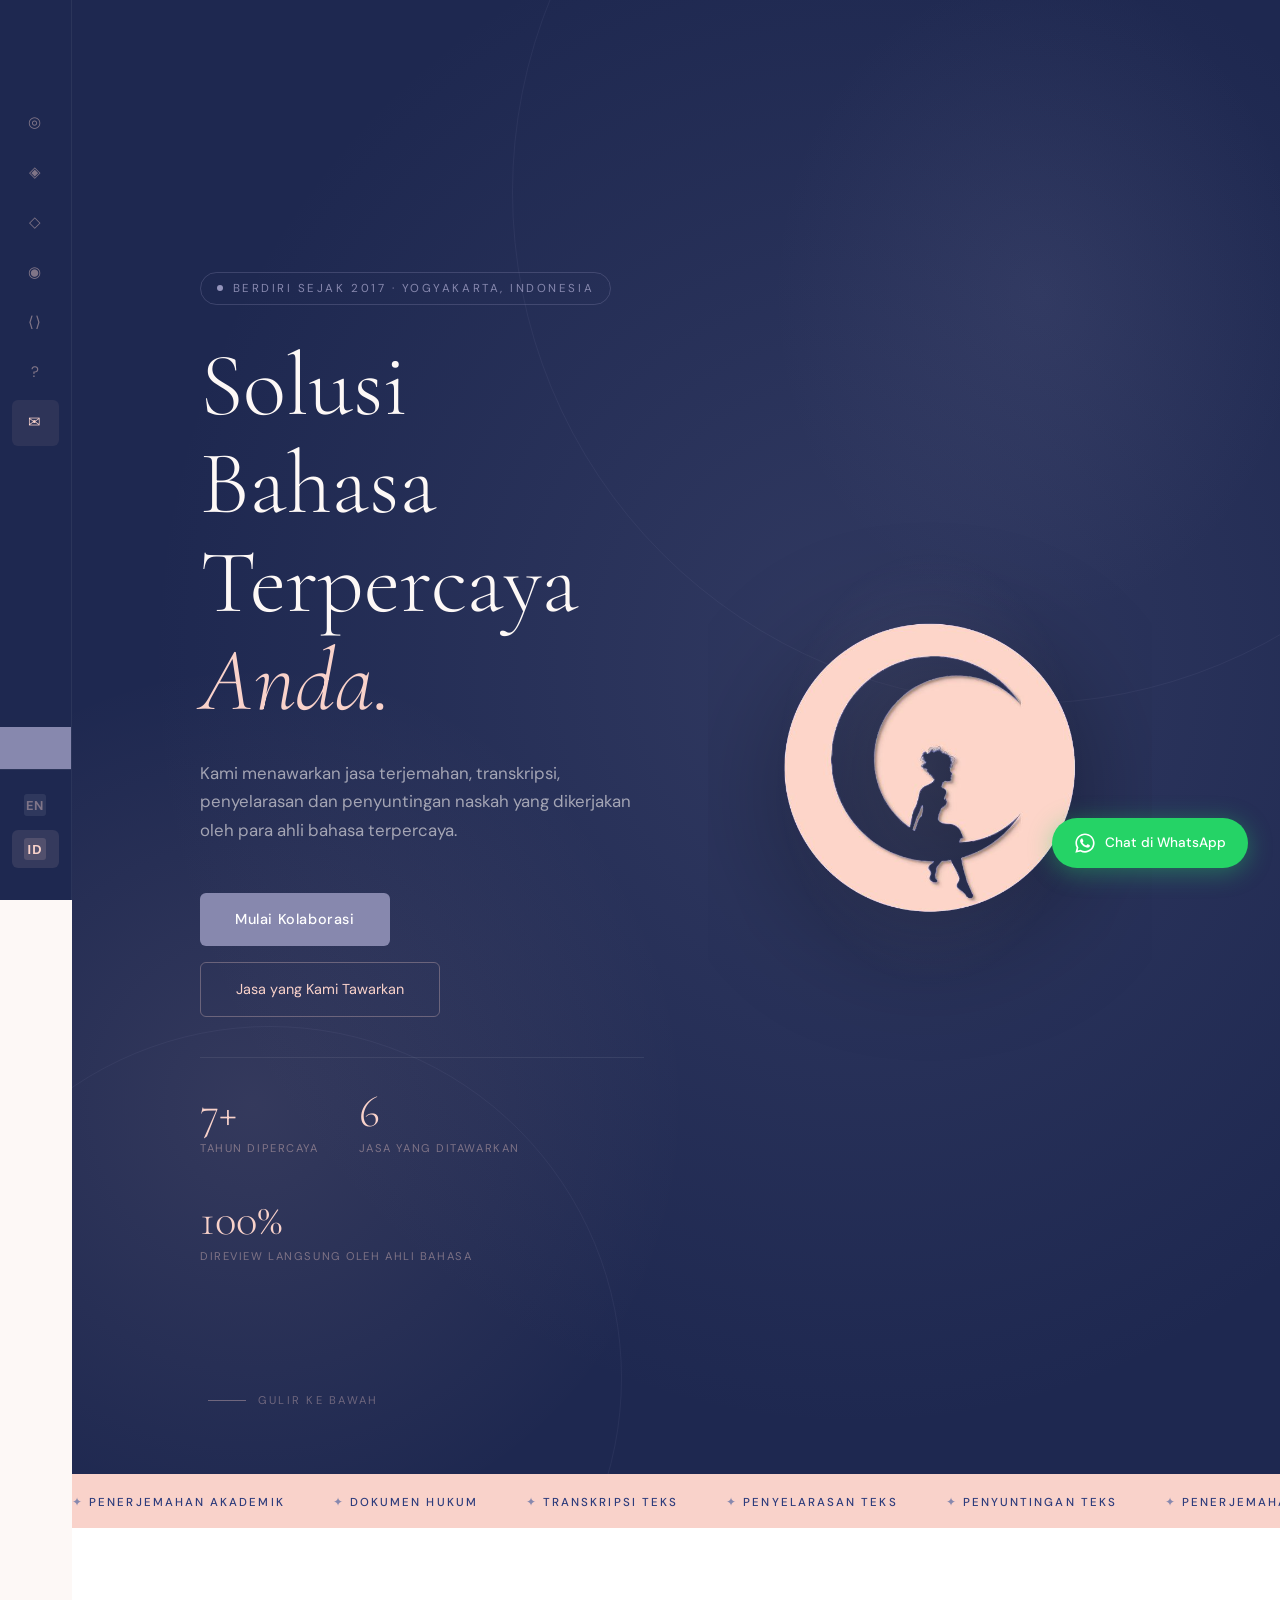
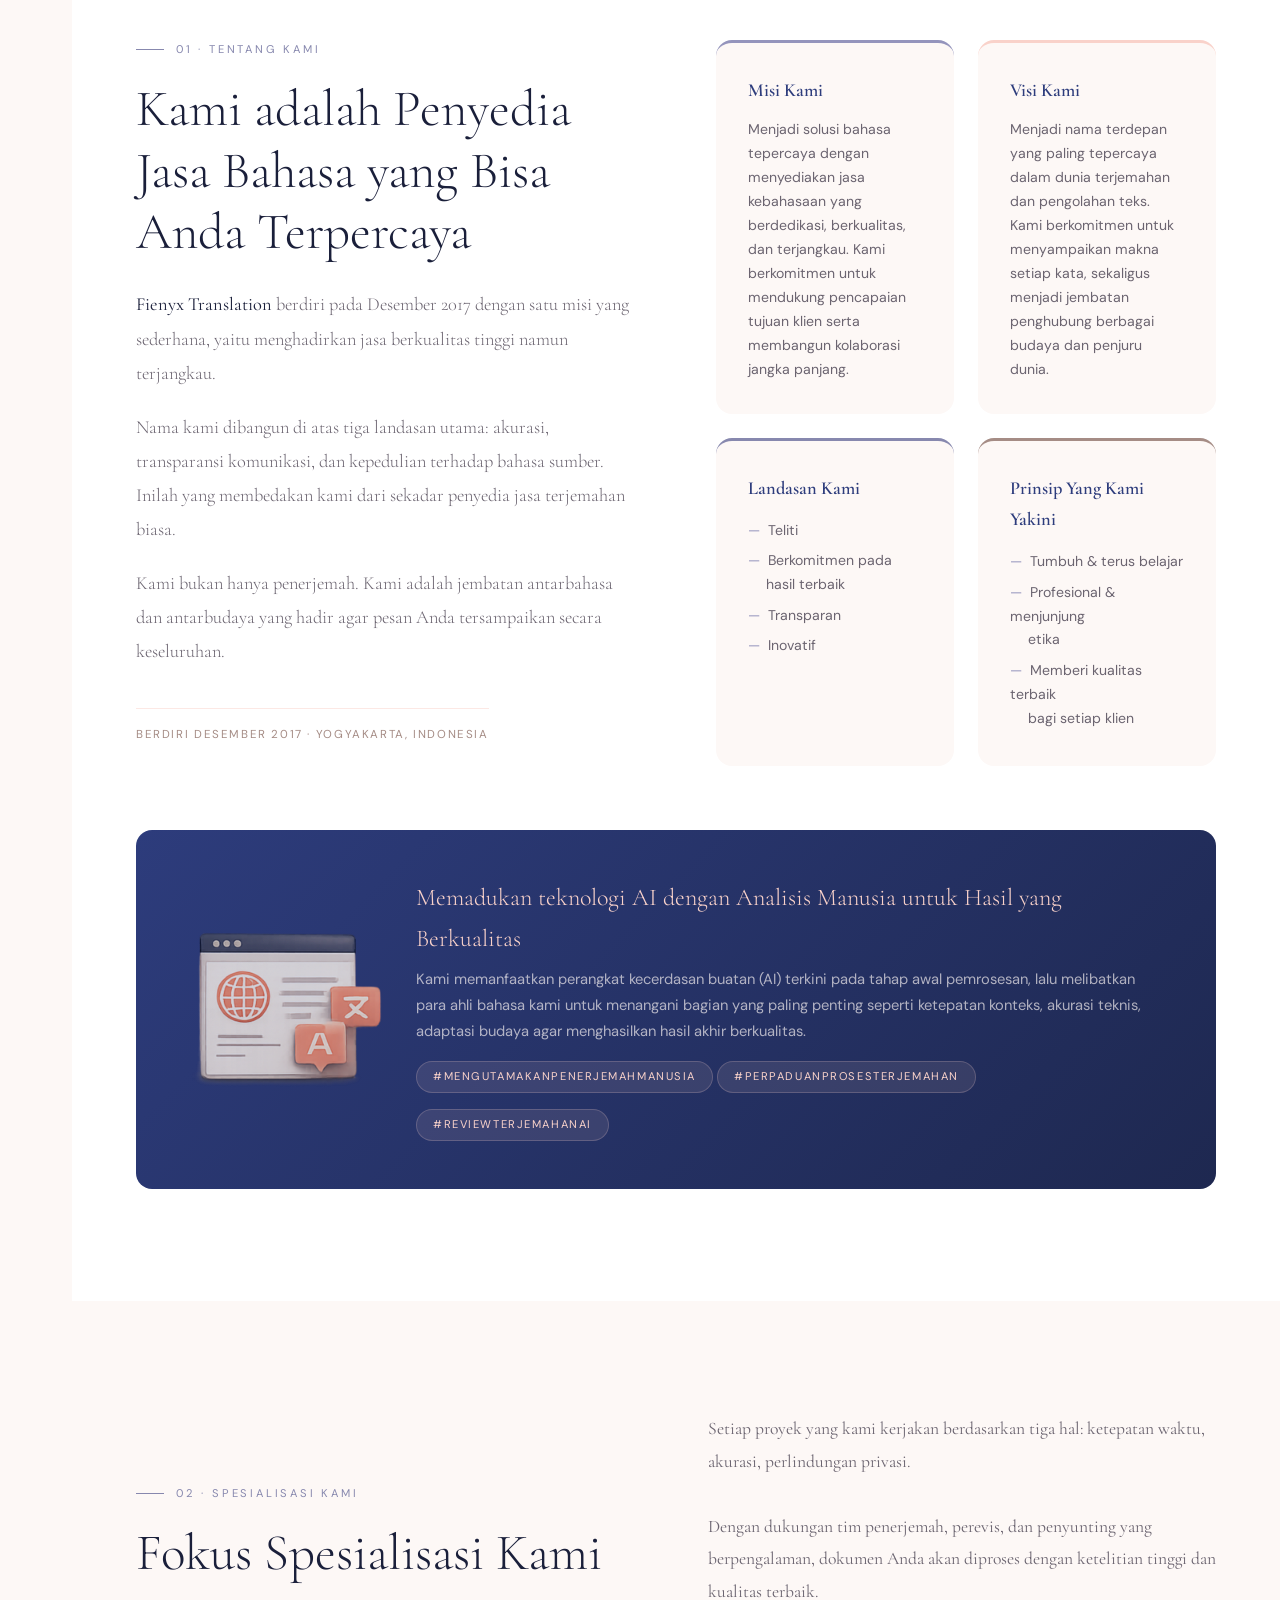
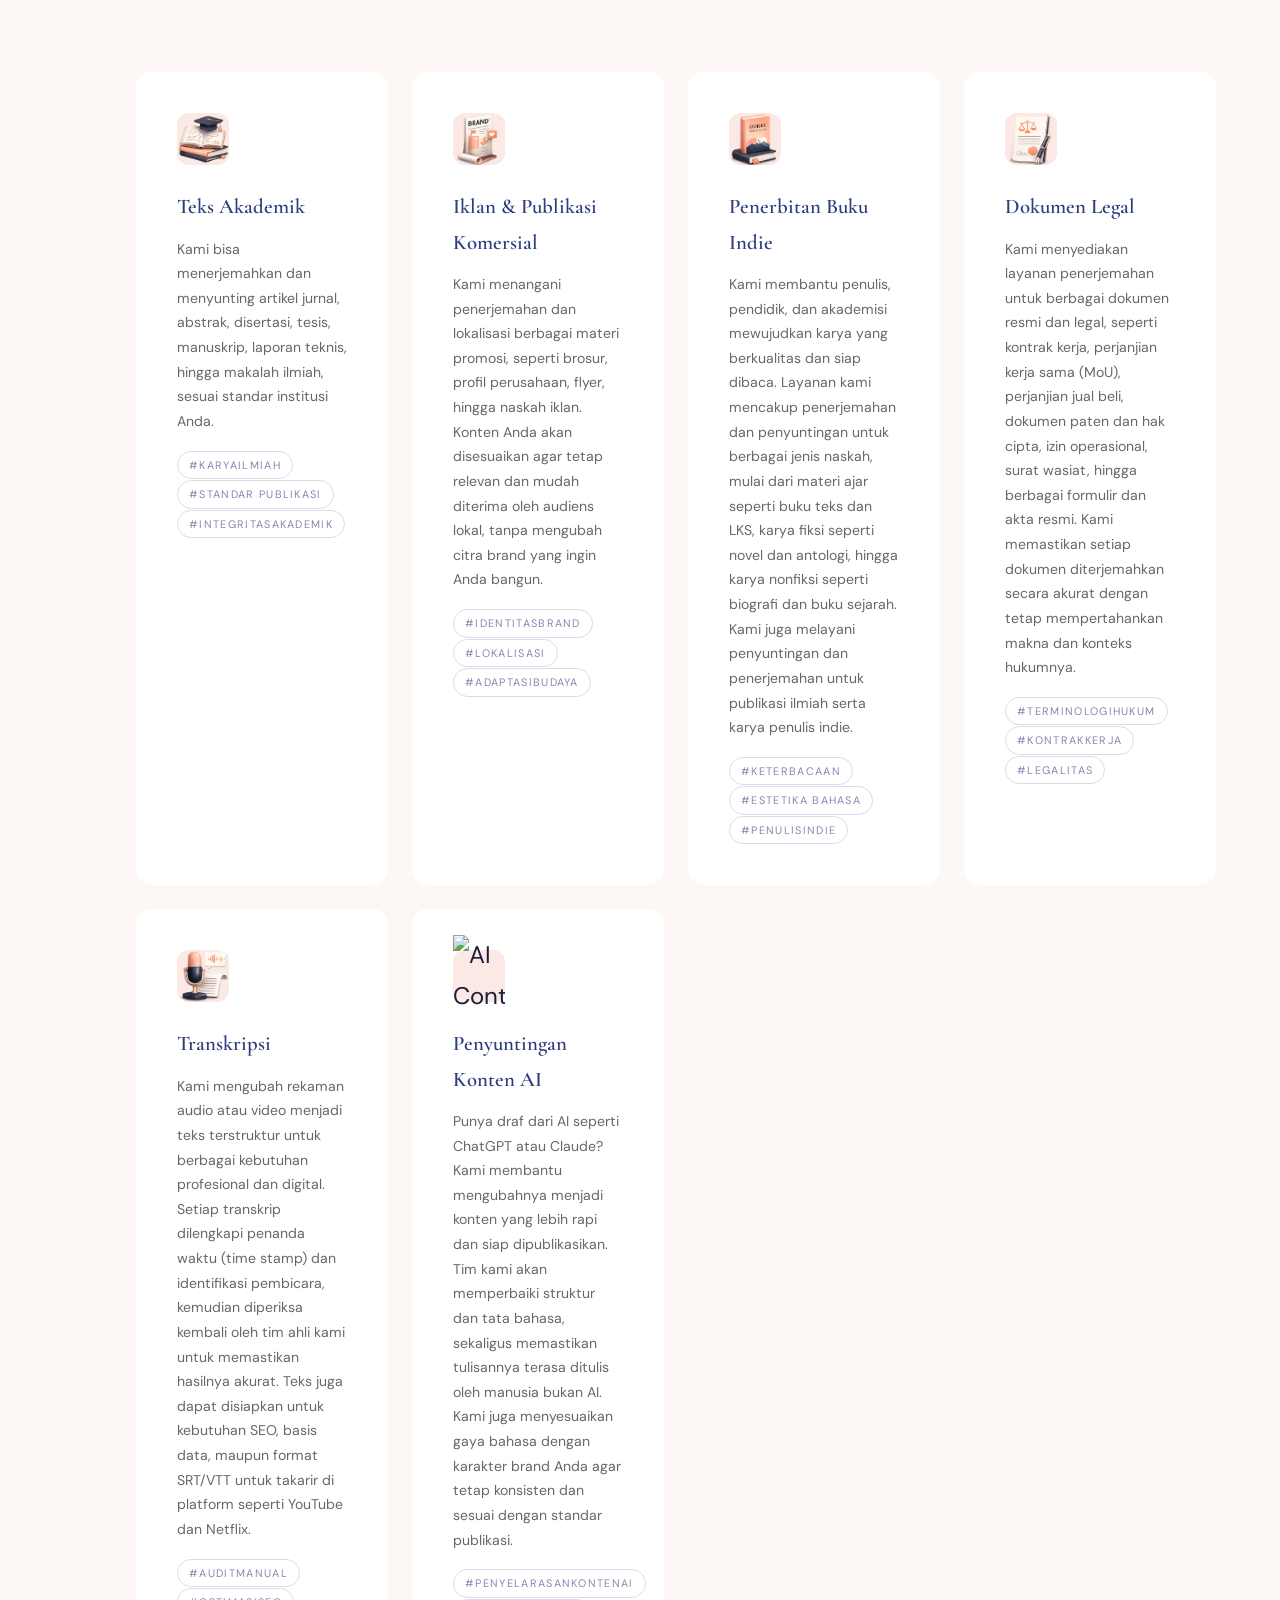
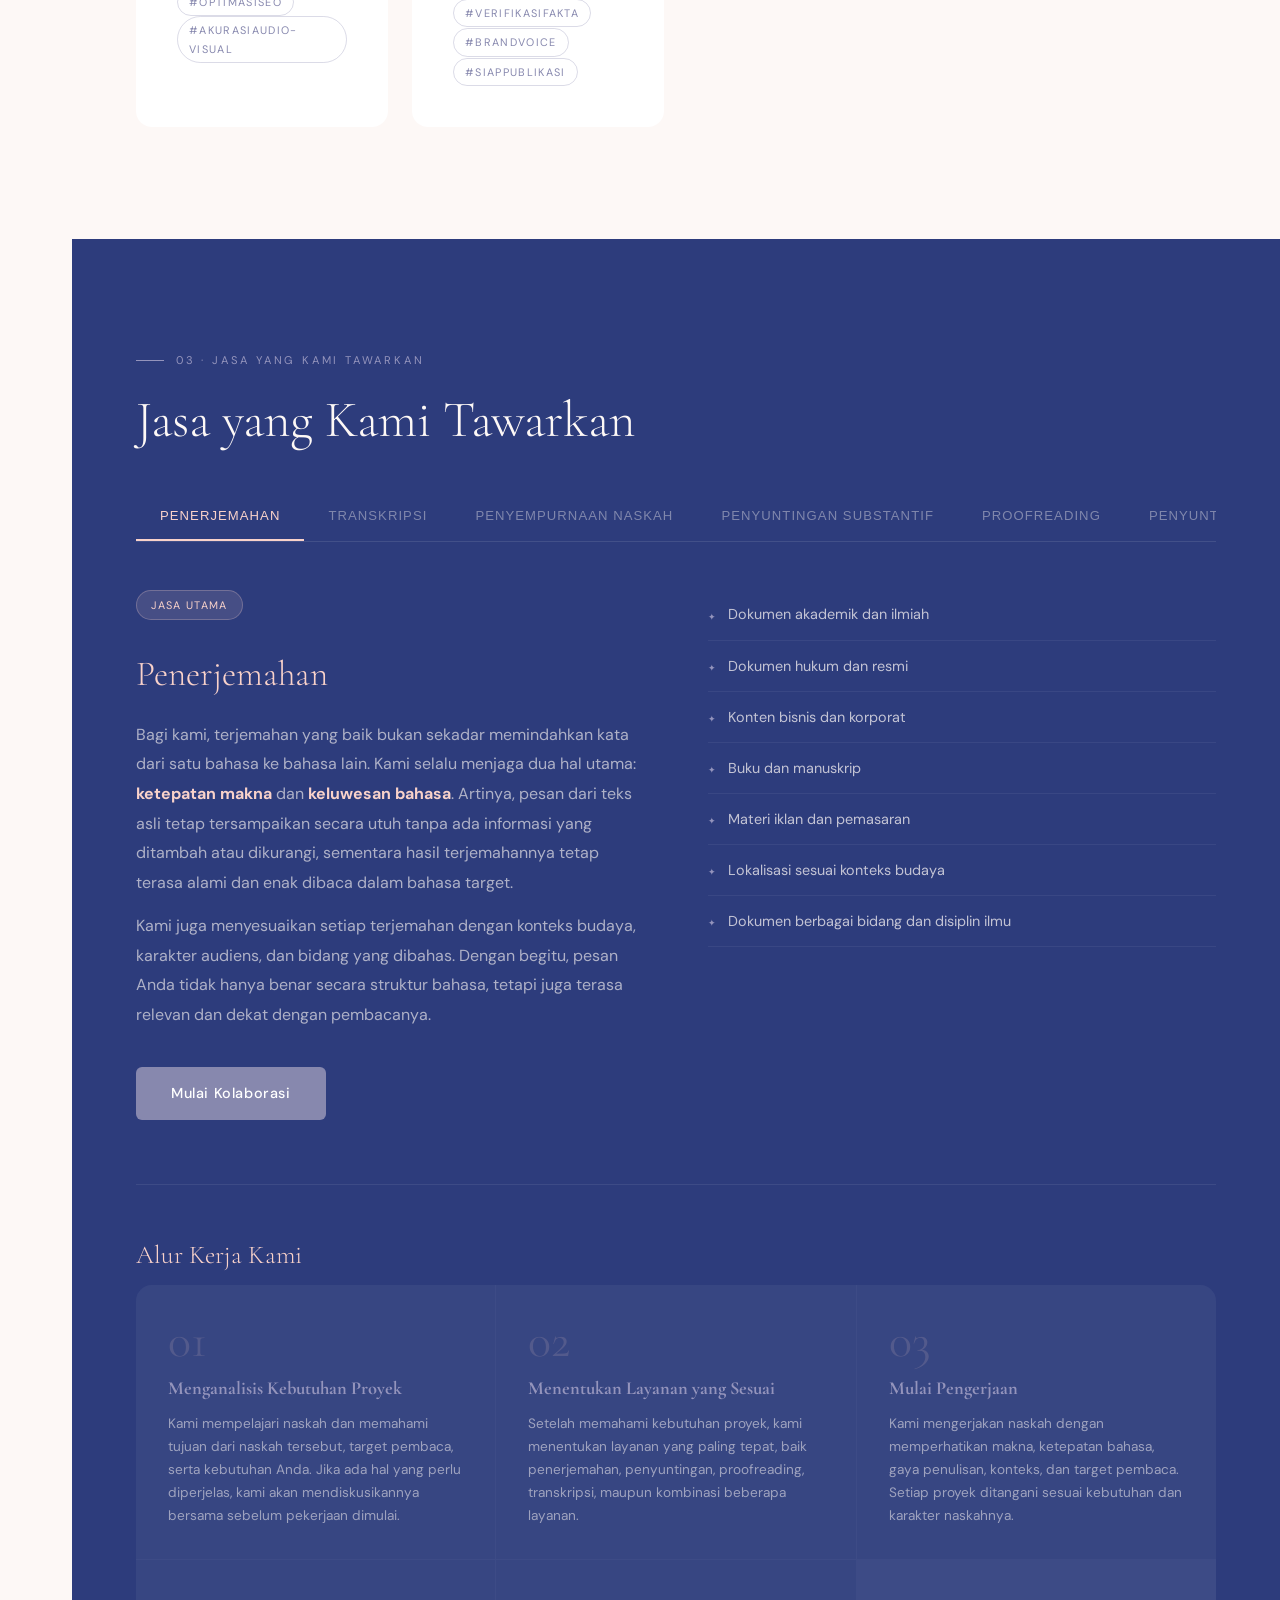
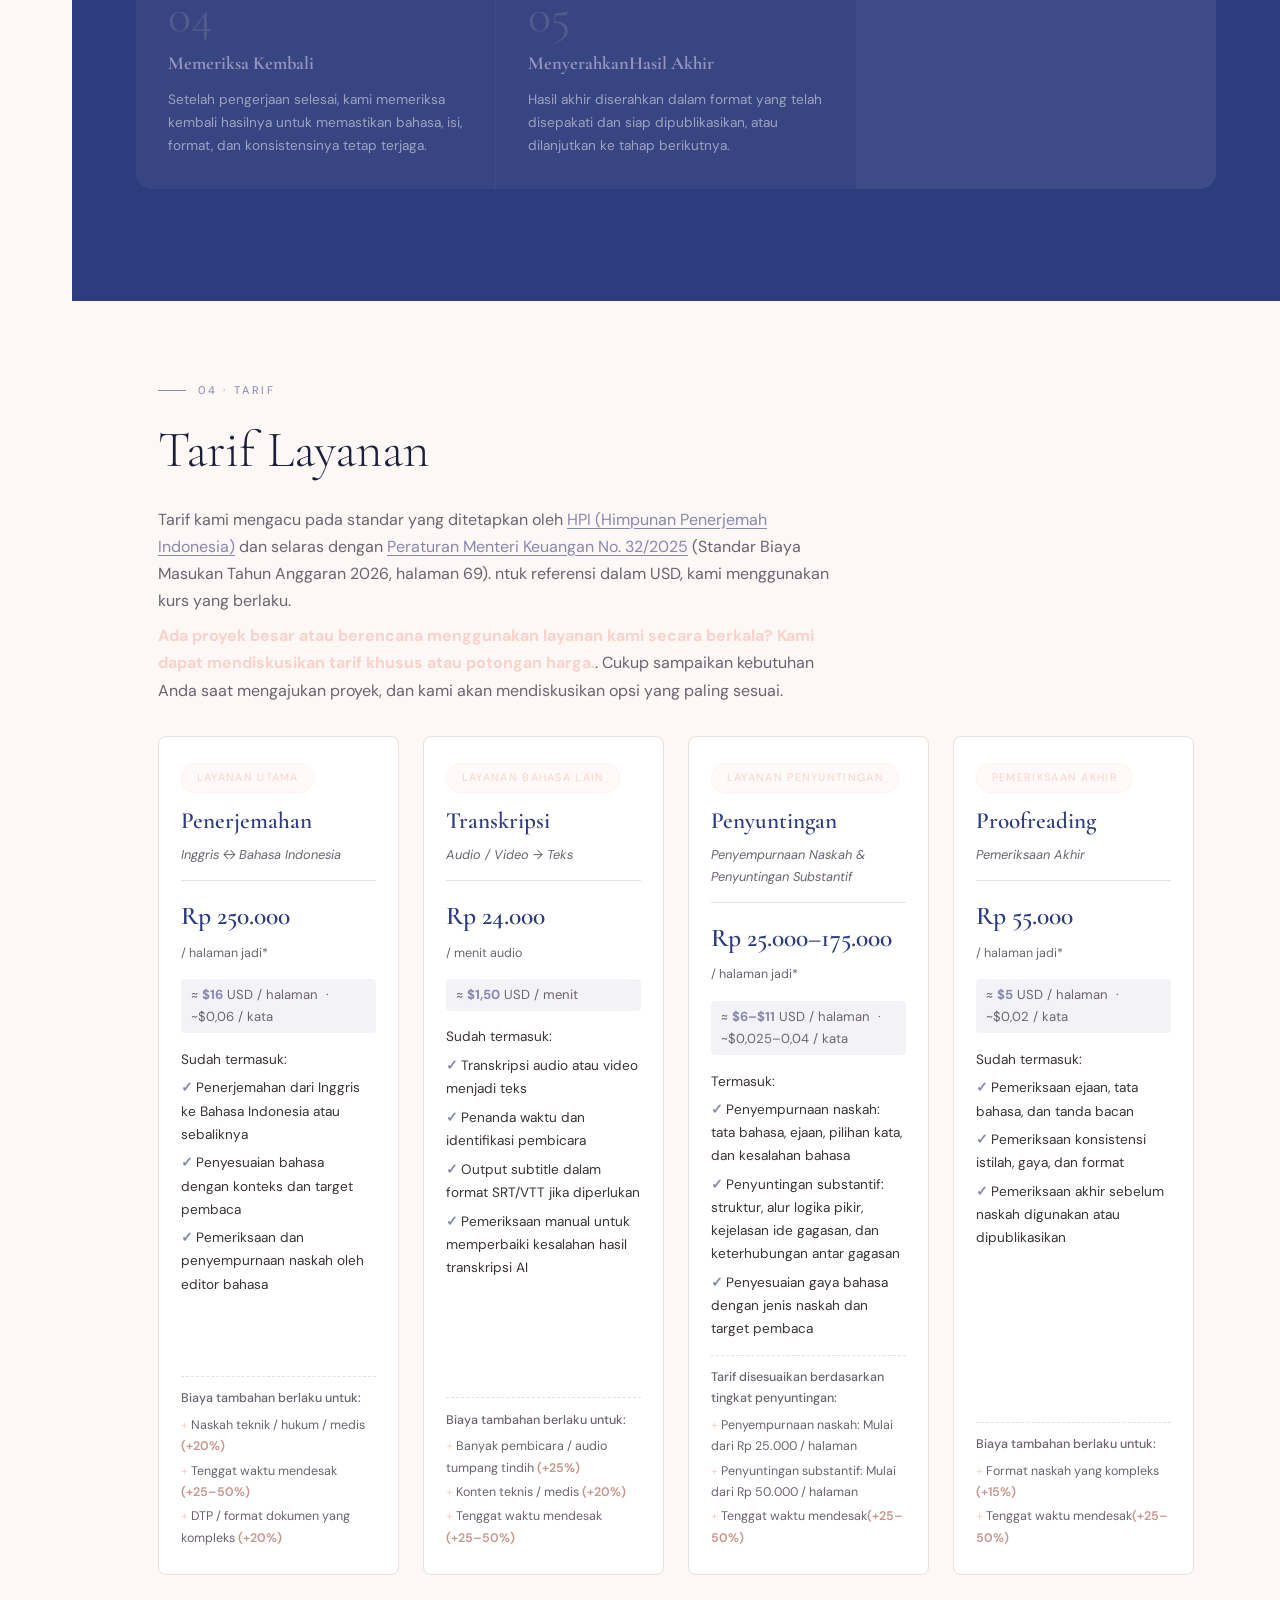
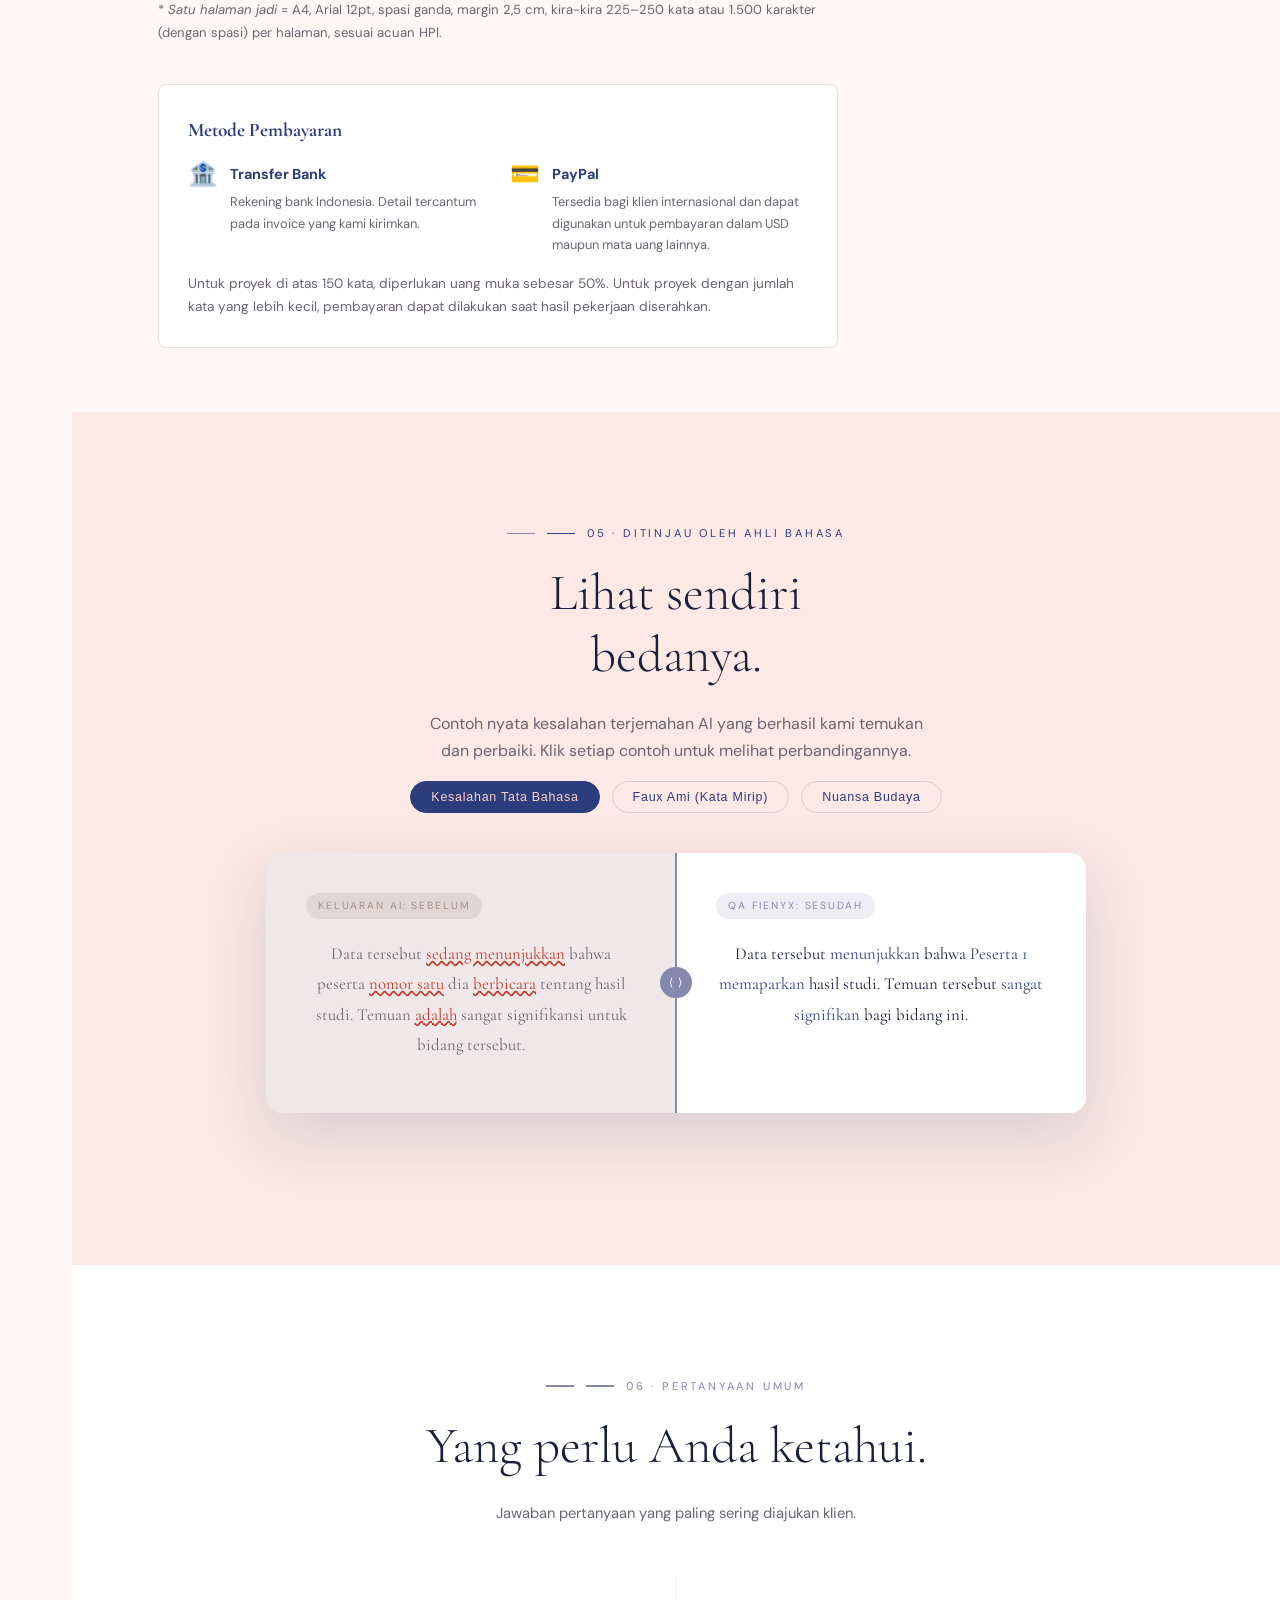
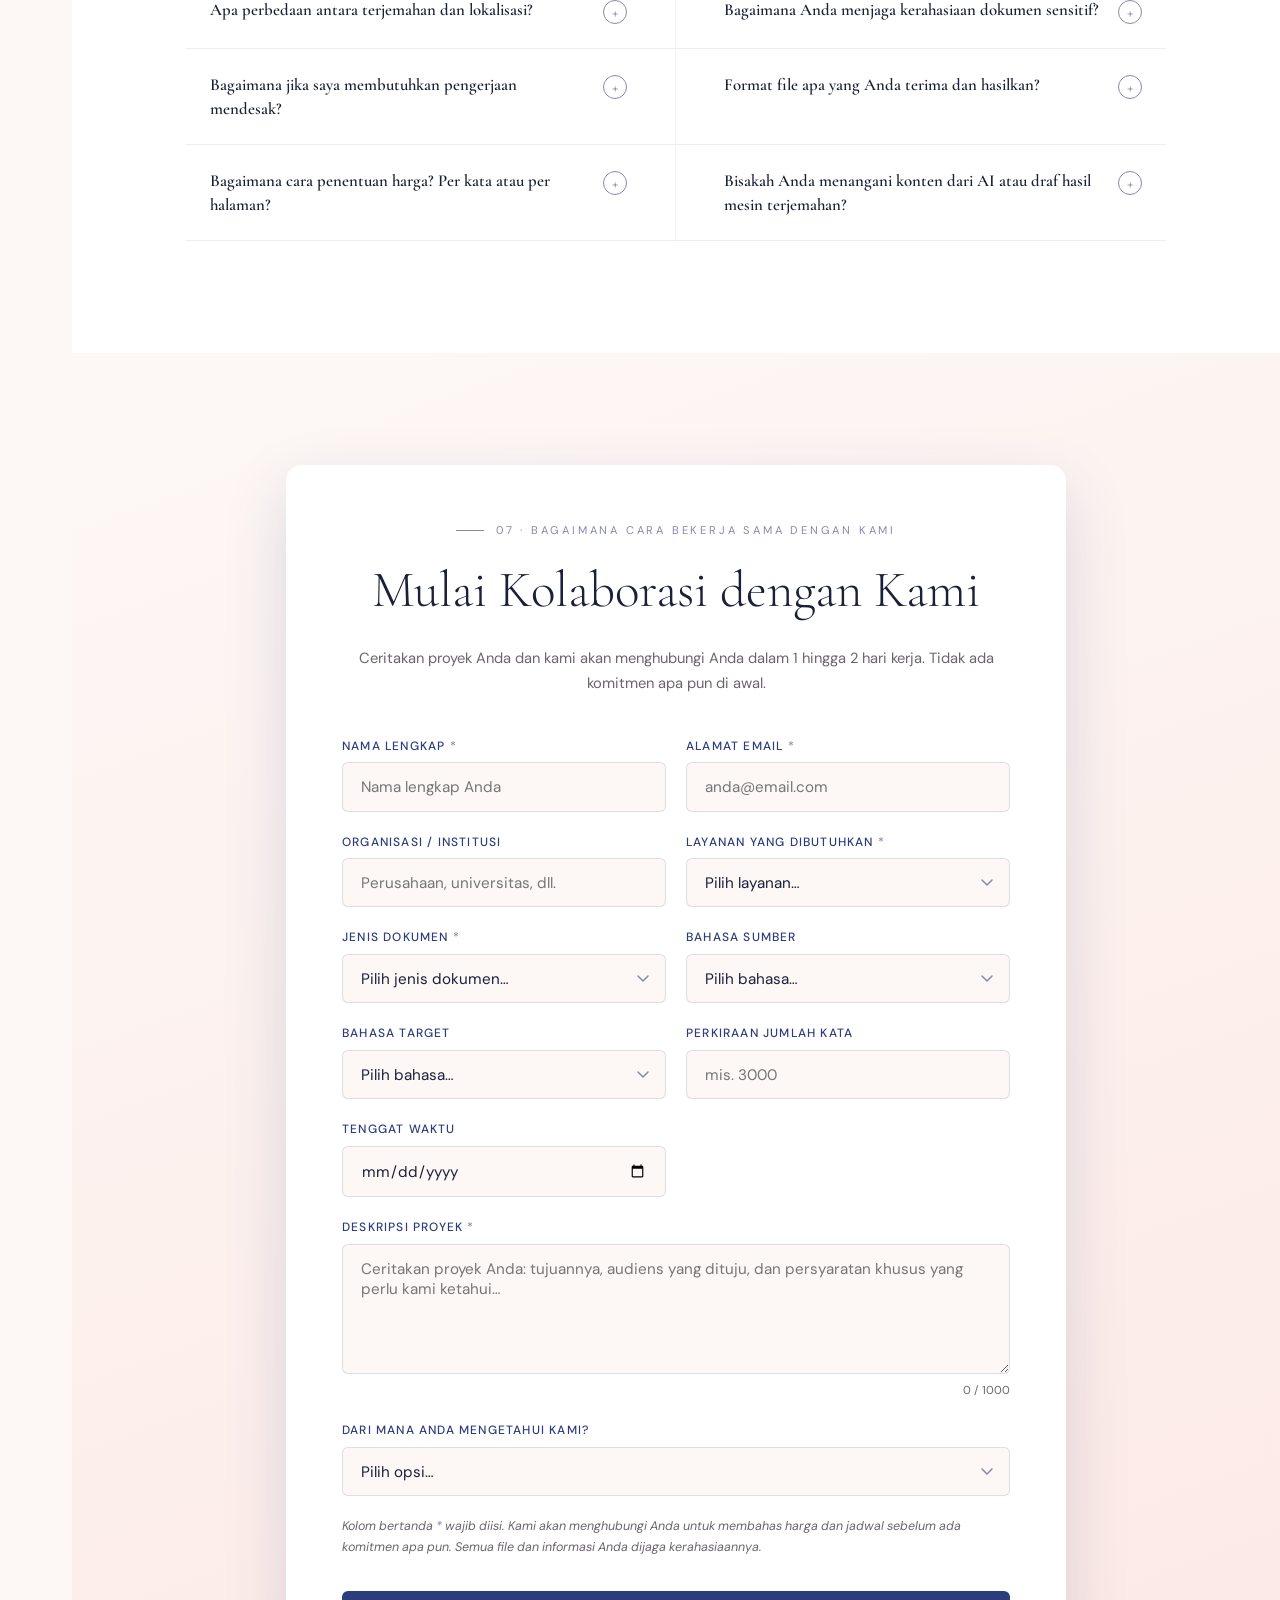
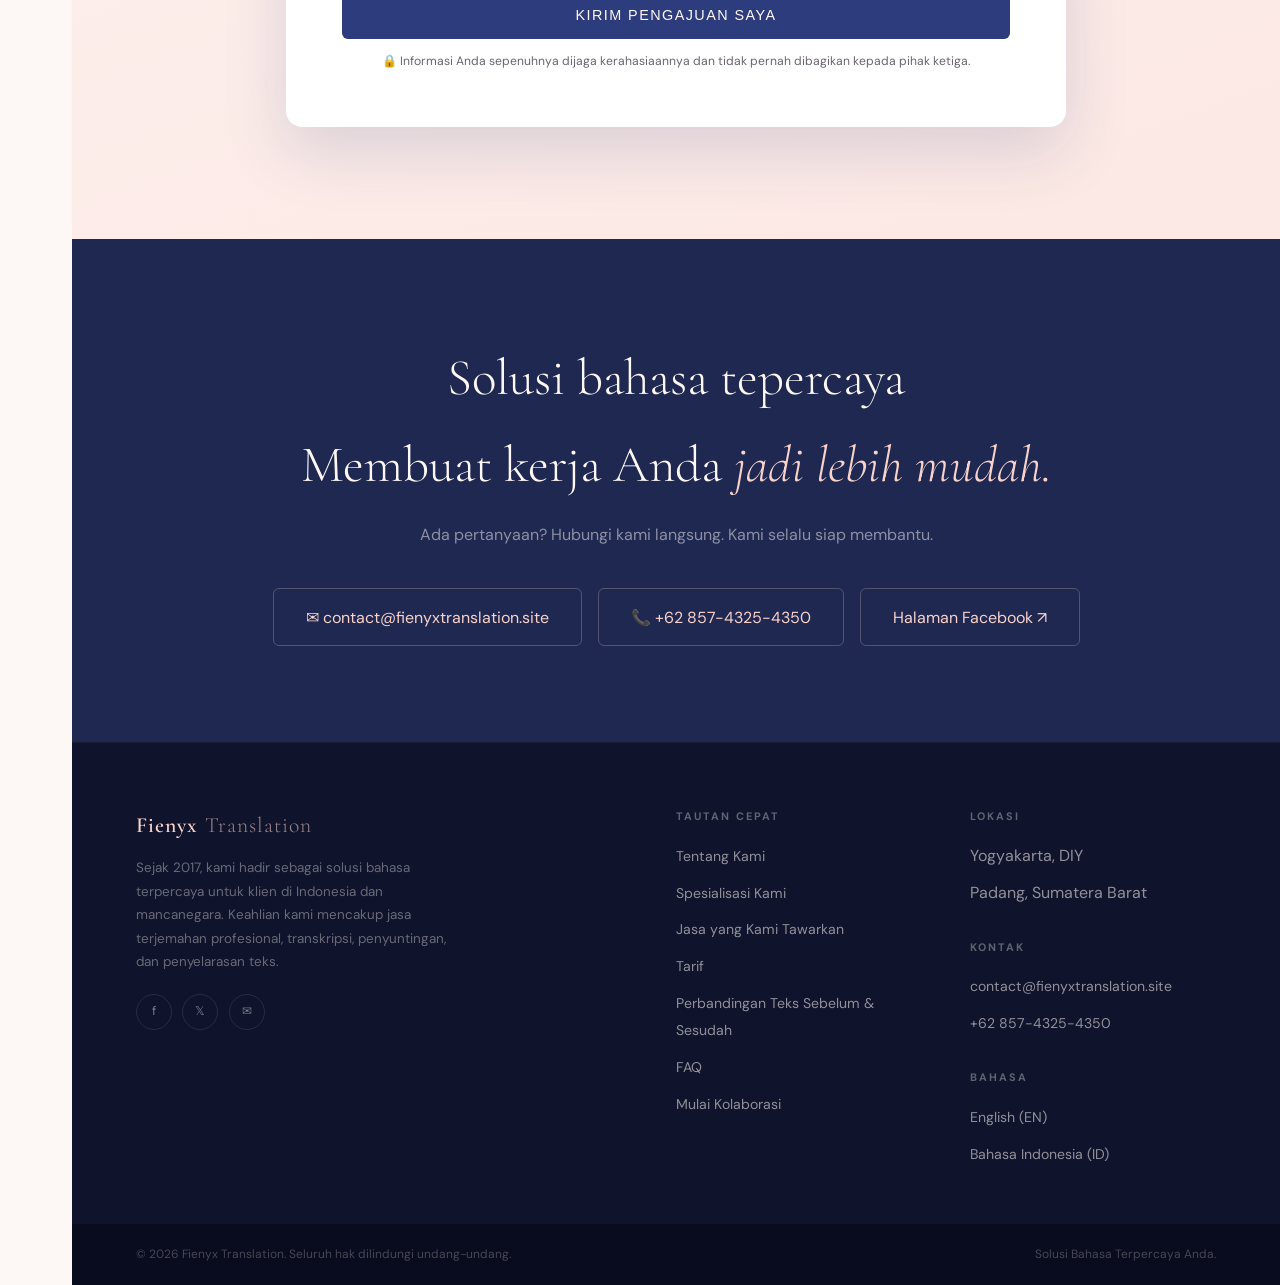
==== commit 36eab6fb: "Update id.html" ====
--- a/id.html
+++ b/id.html
@@ -702,17 +702,17 @@
 <section id="pricing" aria-labelledby="pricing-heading">
   <div class="reveal">
     <div class="section-label">04 · Tarif </div>
-    <h2 id="pricing-heading" class="section-title">Tarif Jasa yang Ditawarkan.</h2>
+    <h2 id="pricing-heading" class="section-title">Tarif Layanan</h2>
   </div>
   <p class="reveal" style="max-width:680px;color:var(--muted);margin:1.2rem 0 0.4rem;transition-delay:.05s">
     Tarif kami mengacu pada standar yang ditetapkan oleh 
     <a href="https://www.hpi.or.id/acuan-tarif-penerjemahan" target="_blank" rel="noopener" style="color:var(--periwinkle);text-decoration:underline;text-underline-offset:3px">HPI (Himpunan Penerjemah Indonesia)</a>
     dan selaras dengan 
     <a href="https://jdih.kemenkeu.go.id/api/download/ccce2e9f-11fe-41ee-9da3-c7d42609b484/2025pmkeuangan032.pdf" target="_blank" rel="noopener" style="color:var(--periwinkle);text-decoration:underline;text-underline-offset:3px">Peraturan Menteri Keuangan No. 32/2025</a>
-    (Standar Biaya Masukan Tahun Anggaran 2026, halaman 69). Setara USD dihitung berdasarkan kurs yang berlaku.
+    (Standar Biaya Masukan Tahun Anggaran 2026, halaman 69). ntuk referensi dalam USD, kami menggunakan kurs yang berlaku.
   </p>
   <p class="reveal" style="max-width:680px;color:var(--muted);margin:0.5rem 0 2rem;transition-delay:.08s">
-    <strong style="color:var(--blush)">Klien yang kembali lagi dan proyek bervolume besar berpotensi mendapatkan diskon</strong>. Cukup sebutkan saat Anda mengajukan permintaan dan kami akan mendiskusikannya bersama.
+    <strong style="color:var(--blush)">Ada proyek besar atau berencana menggunakan layanan kami secara berkala? Kami dapat mendiskusikan tarif khusus atau potongan harga.</strong>. Cukup sampaikan kebutuhan Anda saat mengajukan proyek, dan kami akan mendiskusikan opsi yang paling sesuai.
   </p>
 
   <div class="pricing-grid reveal" style="transition-delay:.1s">
@@ -720,7 +720,7 @@
     <!-- Penerjemahan -->
     <div class="pricing-card">
       <div class="pricing-card-header">
-        <div class="tab-badge" style="margin-bottom:.6rem">Jasa Utama</div>
+        <div class="tab-badge" style="margin-bottom:.6rem">Layanan Utama</div>
         <h3>Penerjemahan</h3>
         <p class="pricing-lang">Inggris ↔ Bahasa Indonesia</p>
       </div>
@@ -730,16 +730,17 @@
       </div>
       <div class="pricing-usd">≈ <strong>$16</strong> USD / halaman &nbsp;·&nbsp; ~$0,06 / kata</div>
       <ul class="pricing-includes">
-        <li>Dokumen akademik, hukum, bisnis &amp; kreatif</li>
-        <li>Adaptasi budaya &amp; lokalisasi</li>
-        <li>Diverifikasi oleh ahli bahasa manusia</li>
+        Sudah termasuk:
+        <li>Penerjemahan dari Inggris ke Bahasa Indonesia atau sebaliknya</li>
+        <li>Penyesuaian bahasa dengan konteks dan target pembaca</li>
+        <li>Pemeriksaan dan penyempurnaan naskah oleh editor bahasa</li>
       </ul>
       <div class="pricing-surcharge">
         <p>Biaya tambahan berlaku untuk:</p>
         <ul>
           <li>Naskah teknik / hukum / medis <em>(+20%)</em></li>
           <li>Tenggat waktu mendesak <em>(+25–50%)</em></li>
-          <li>DTP / format kompleks <em>(+20%)</em></li>
+          <li>DTP / format dokumen yang kompleks <em>(+20%)</em></li>
         </ul>
       </div>
     </div>
@@ -747,7 +748,7 @@
     <!-- Transkripsi -->
     <div class="pricing-card">
       <div class="pricing-card-header">
-        <div class="tab-badge" style="margin-bottom:.6rem">Standar 2026</div>
+        <div class="tab-badge" style="margin-bottom:.6rem">Layanan Bahasa Lain</div>
         <h3>Transkripsi</h3>
         <p class="pricing-lang">Audio / Video → Teks</p>
       </div>
@@ -757,16 +758,18 @@
       </div>
       <div class="pricing-usd">≈ <strong>$1,50</strong> USD / menit</div>
       <ul class="pricing-includes">
-        <li>Dilengkapi penanda waktu &amp; identifikasi pembicara</li>
-        <li>Output subtitle SRT/VTT tersedia</li>
-        <li>Audit manusia untuk koreksi kesalahan AI</li>
+        Sudah termasuk:
+        <li>Transkripsi audio atau video menjadi teks</li>
+        <li>Penanda waktu dan identifikasi pembicara</li>
+        <li>Output subtitle dalam format SRT/VTT jika diperlukan</li>
+        <li>Pemeriksaan manual untuk memperbaiki kesalahan hasil transkripsi AI</li>
       </ul>
       <div class="pricing-surcharge">
         <p>Biaya tambahan berlaku untuk:</p>
         <ul>
           <li>Banyak pembicara / audio tumpang tindih <em>(+25%)</em></li>
           <li>Konten teknis / medis <em>(+20%)</em></li>
-          <li>Pengiriman mendesak <em>(+25–50%)</em></li>
+          <li>Tenggat waktu mendesak <em>(+25–50%)</em></li>
         </ul>
       </div>
     </div>
@@ -776,24 +779,25 @@
       <div class="pricing-card-header">
         <div class="tab-badge" style="margin-bottom:.6rem">Layanan Penyuntingan</div>
         <h3>Penyuntingan</h3>
-        <p class="pricing-lang">Penyempurnaan &amp; Substantif</p>
+        <p class="pricing-lang">Penyempurnaan Naskah &amp; Penyuntingan Substantif</p>
       </div>
       <div class="pricing-rate">
-        <span class="pricing-amount">Rp 100.000–175.000</span>
+        <span class="pricing-amount">Rp 25.000–175.000</span>
         <span class="pricing-unit">/ halaman jadi*</span>
       </div>
       <div class="pricing-usd">≈ <strong>$6–$11</strong> USD / halaman &nbsp;·&nbsp; ~$0,025–0,04 / kata</div>
       <ul class="pricing-includes">
-        <li>Ringan: tata bahasa, ejaan, kesalahan permukaan</li>
-        <li>Berat: struktur, alur, dan kejelasan menyeluruh</li>
-        <li>Penyuntingan teknis &amp; kreatif dibedakan</li>
+        Termasuk:
+        <li>Penyempurnaan naskah: tata bahasa, ejaan, pilihan kata, dan kesalahan bahasa</li>
+        <li>Penyuntingan substantif: struktur, alur logika pikir, kejelasan ide gagasan, dan keterhubungan antar gagasan</li>
+        <li>Penyesuaian gaya bahasa dengan jenis naskah dan target pembaca</li>
       </ul>
       <div class="pricing-surcharge">
-        <p>Tarif ditentukan oleh:</p>
+        <p>Tarif disesuaikan berdasarkan tingkat penyuntingan:</p>
         <ul>
-          <li>Penyempurnaan Naskah: ujung bawah rentang</li>
-          <li>Penyuntingan berat / substantif: ujung atas</li>
-          <li>Pengiriman mendesak <em>(+25–50%)</em></li>
+          <li>Penyempurnaan naskah: Mulai dari Rp 25.000 / halaman</li>
+          <li>Penyuntingan substantif: Mulai dari Rp 50.000 / halaman</li>
+          <li>Tenggat waktu mendesak<em>(+25–50%)</em></li>
         </ul>
       </div>
     </div>
@@ -801,25 +805,26 @@
     <!-- Proofreading -->
     <div class="pricing-card">
       <div class="pricing-card-header">
-        <div class="tab-badge" style="margin-bottom:.6rem">Jaminan Kualitas Linguistik</div>
-        <h3>Penyelarasan Teks</h3>
-        <p class="pricing-lang">Review</p>
+        <div class="tab-badge" style="margin-bottom:.6rem">Pemeriksaan Akhir</div>
+        <h3>Proofreading</h3>
+        <p class="pricing-lang">Pemeriksaan Akhir</p>
       </div>
       <div class="pricing-rate">
-        <span class="pricing-amount">Rp 75.000</span>
+        <span class="pricing-amount">Rp 55.000</span>
         <span class="pricing-unit">/ halaman jadi*</span>
       </div>
       <div class="pricing-usd">≈ <strong>$5</strong> USD / halaman &nbsp;·&nbsp; ~$0,02 / kata</div>
       <ul class="pricing-includes">
-        <li>Audit berlapis tanpa celah kesalahan</li>
-        <li>Pemeriksaan keselarasan suara merek</li>
-        <li>Tinjauan format &amp; konsistensi</li>
+        Sudah termasuk:
+        <li>Pemeriksaan ejaan, tata bahasa, dan tanda bacan</li>
+        <li>Pemeriksaan konsistensi istilah, gaya, dan format</li>
+        <li>Pemeriksaan akhir sebelum naskah digunakan atau dipublikasikan</li>
       </ul>
       <div class="pricing-surcharge">
         <p>Biaya tambahan berlaku untuk:</p>
         <ul>
-          <li>Format akademik kompleks <em>(+15%)</em></li>
-          <li>Pengiriman mendesak <em>(+25–50%)</em></li>
+          <li>Format naskah yang kompleks <em>(+15%)</em></li>
+          <li>Tenggat waktu mendesak<em>(+25–50%)</em></li>
         </ul>
       </div>
     </div>
@@ -838,18 +843,18 @@
         <span class="payment-icon" aria-hidden="true">🏦</span>
         <div>
           <strong>Transfer Bank</strong>
-          <p>Rekening bank Indonesia (BCA, Mandiri, BRI, BNI). Detail tercantum pada invoice.</p>
+          <p>Rekening bank Indonesia. Detail tercantum pada invoice yang kami kirimkan.</p>
         </div>
       </div>
       <div class="payment-method">
         <span class="payment-icon" aria-hidden="true">💳</span>
         <div>
           <strong>PayPal</strong>
-          <p>Tersedia untuk klien internasional. Mendukung USD dan mata uang lainnya.</p>
+          <p>Tersedia bagi klien internasional dan dapat digunakan untuk pembayaran dalam USD maupun mata uang lainnya.</p>
         </div>
       </div>
     </div>
-    <p style="color:var(--muted);font-size:.85rem;margin-top:1rem">DP 50% diperlukan untuk proyek di atas 5.000 kata. Pelunasan saat pengiriman hasil untuk proyek lebih kecil.</p>
+    <p style="color:var(--muted);font-size:.85rem;margin-top:1rem">Untuk proyek di atas 150 kata, diperlukan uang muka sebesar 50%. Untuk proyek dengan jumlah kata yang lebih kecil, pembayaran dapat dilakukan saat hasil pekerjaan diserahkan.</p>
   </div>
 
 </section>
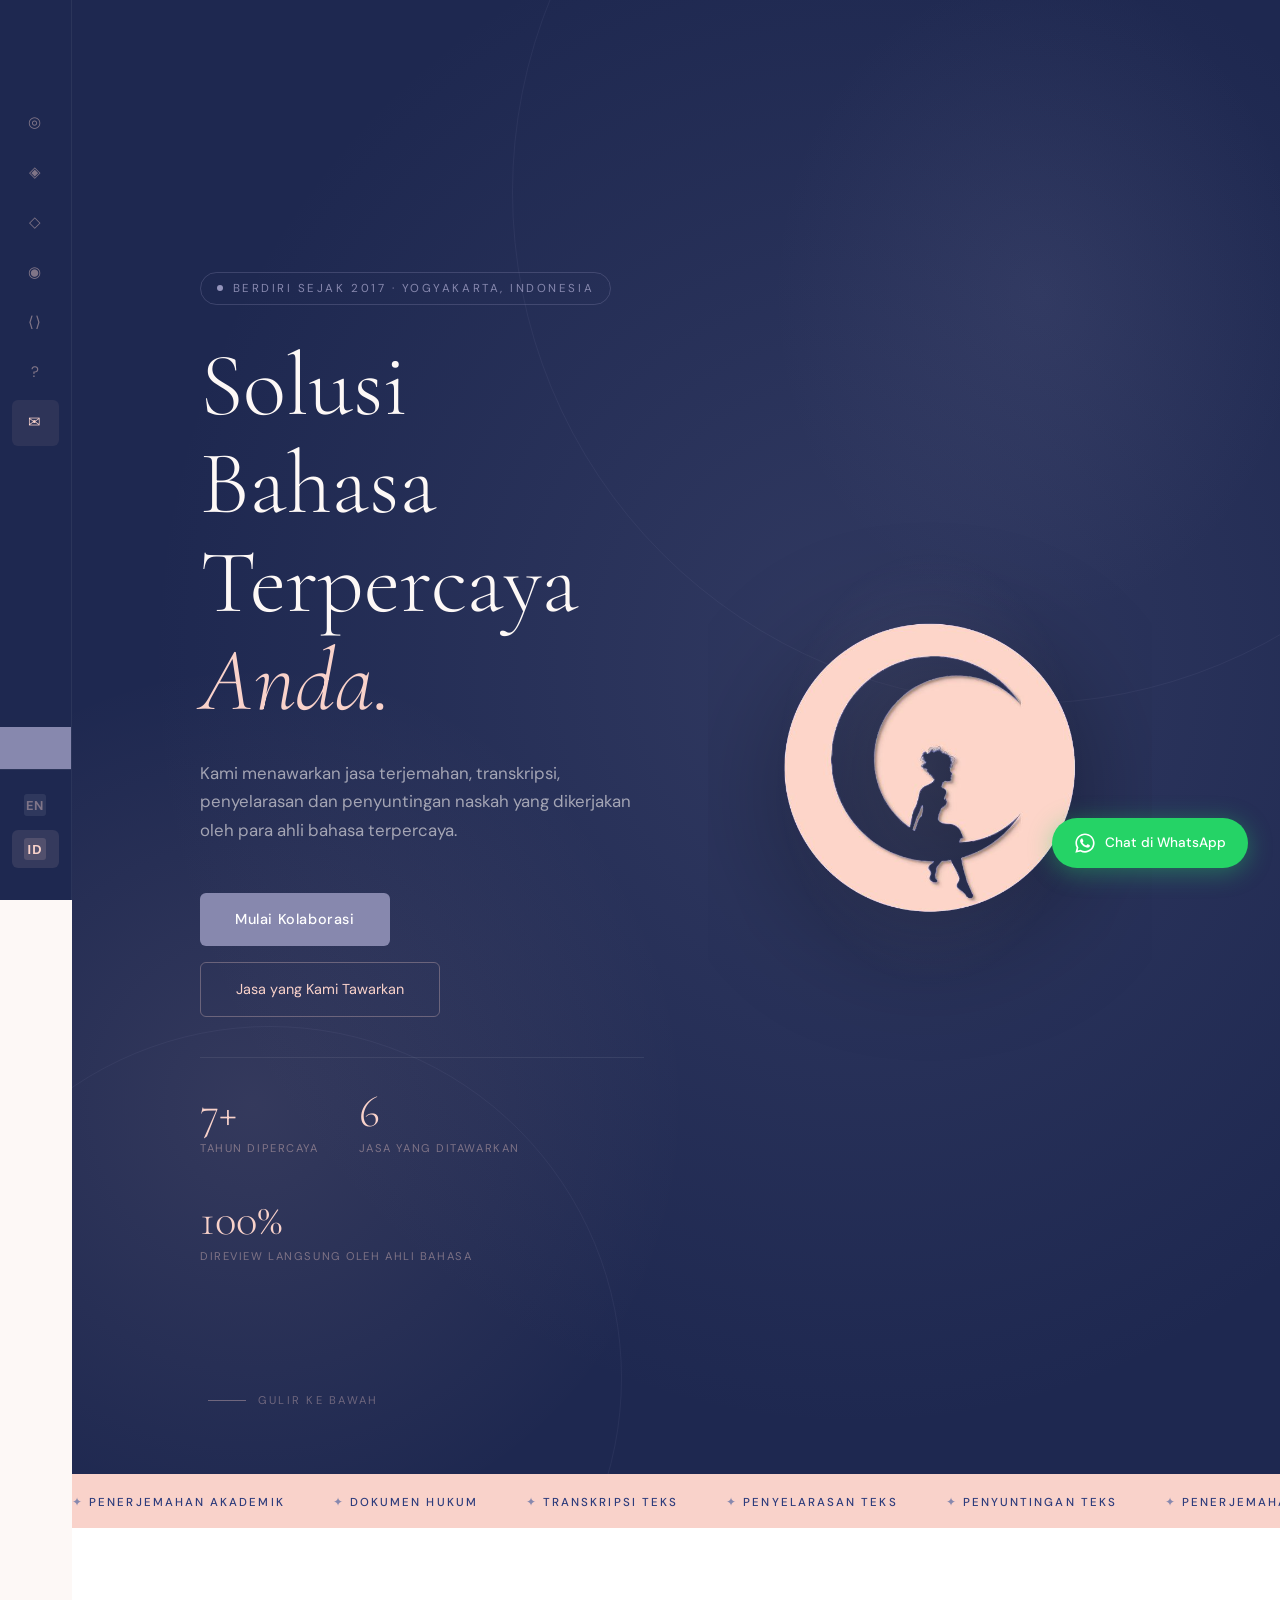
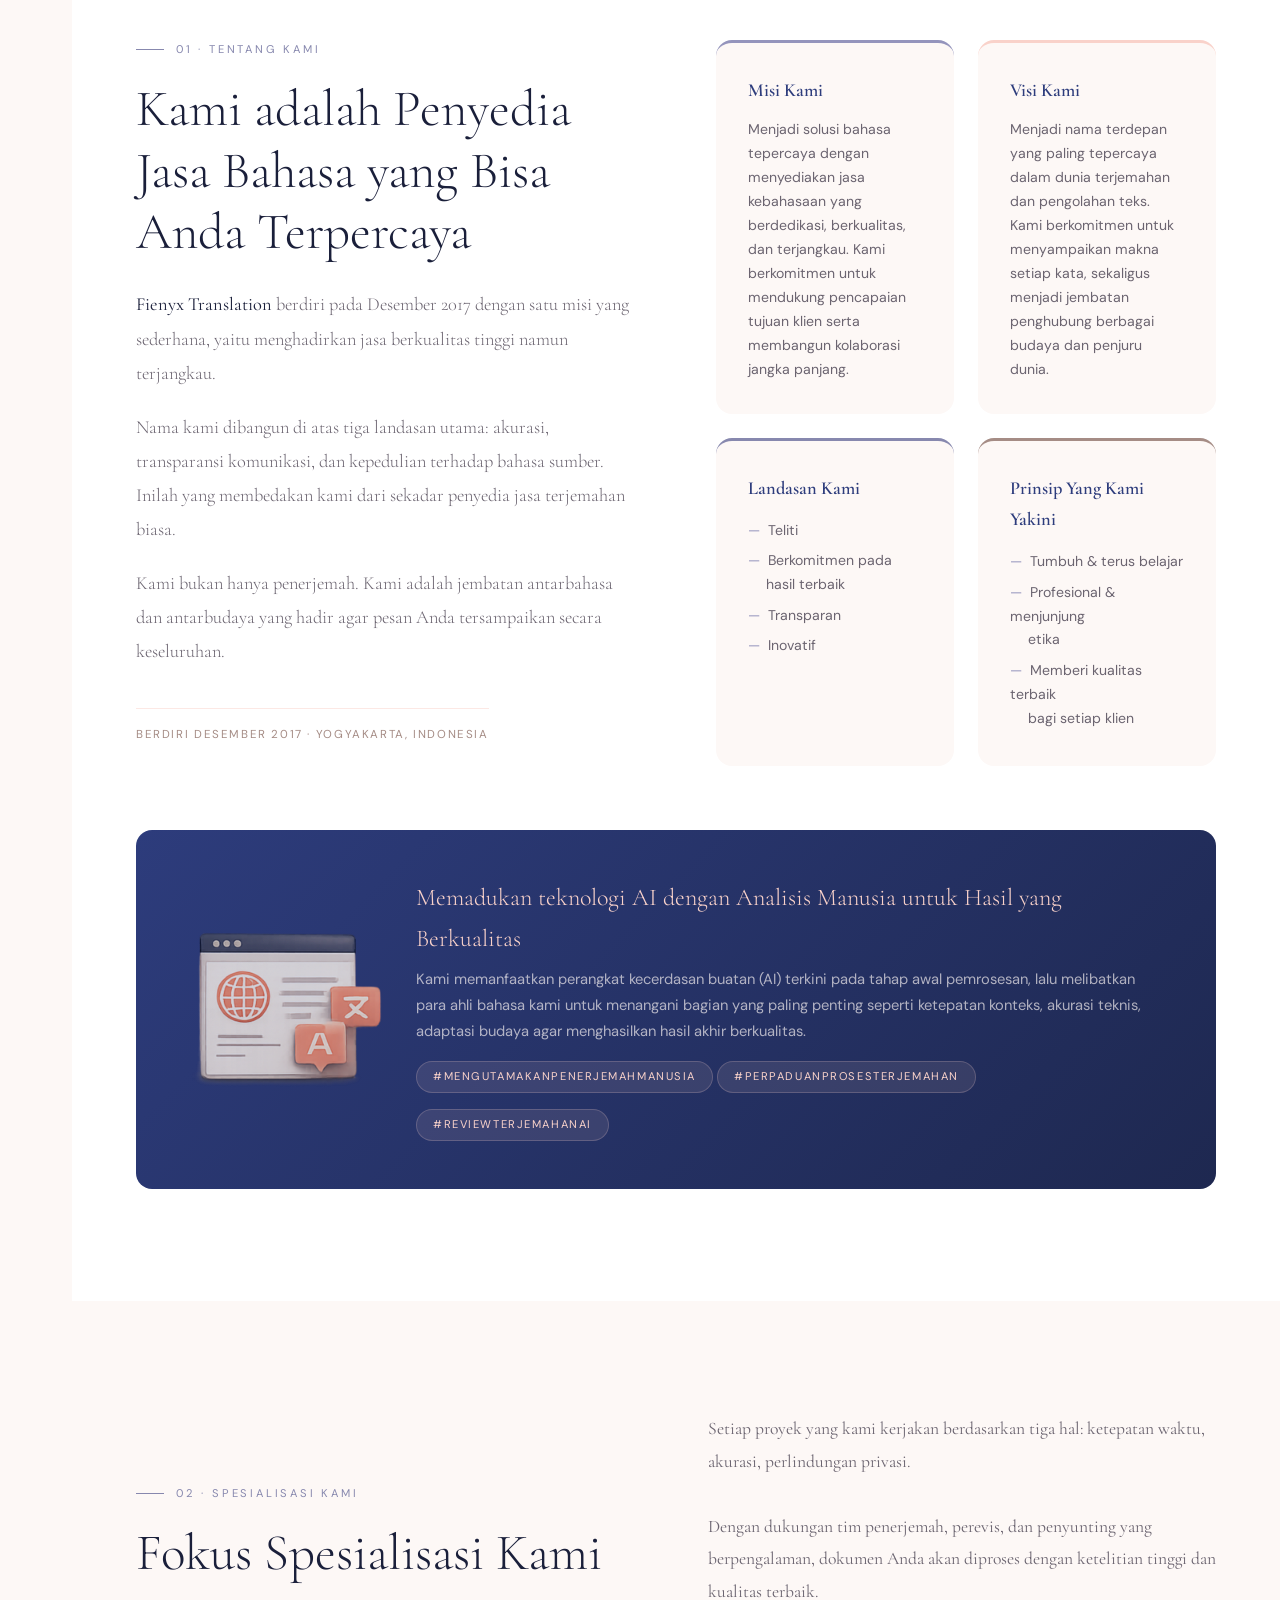
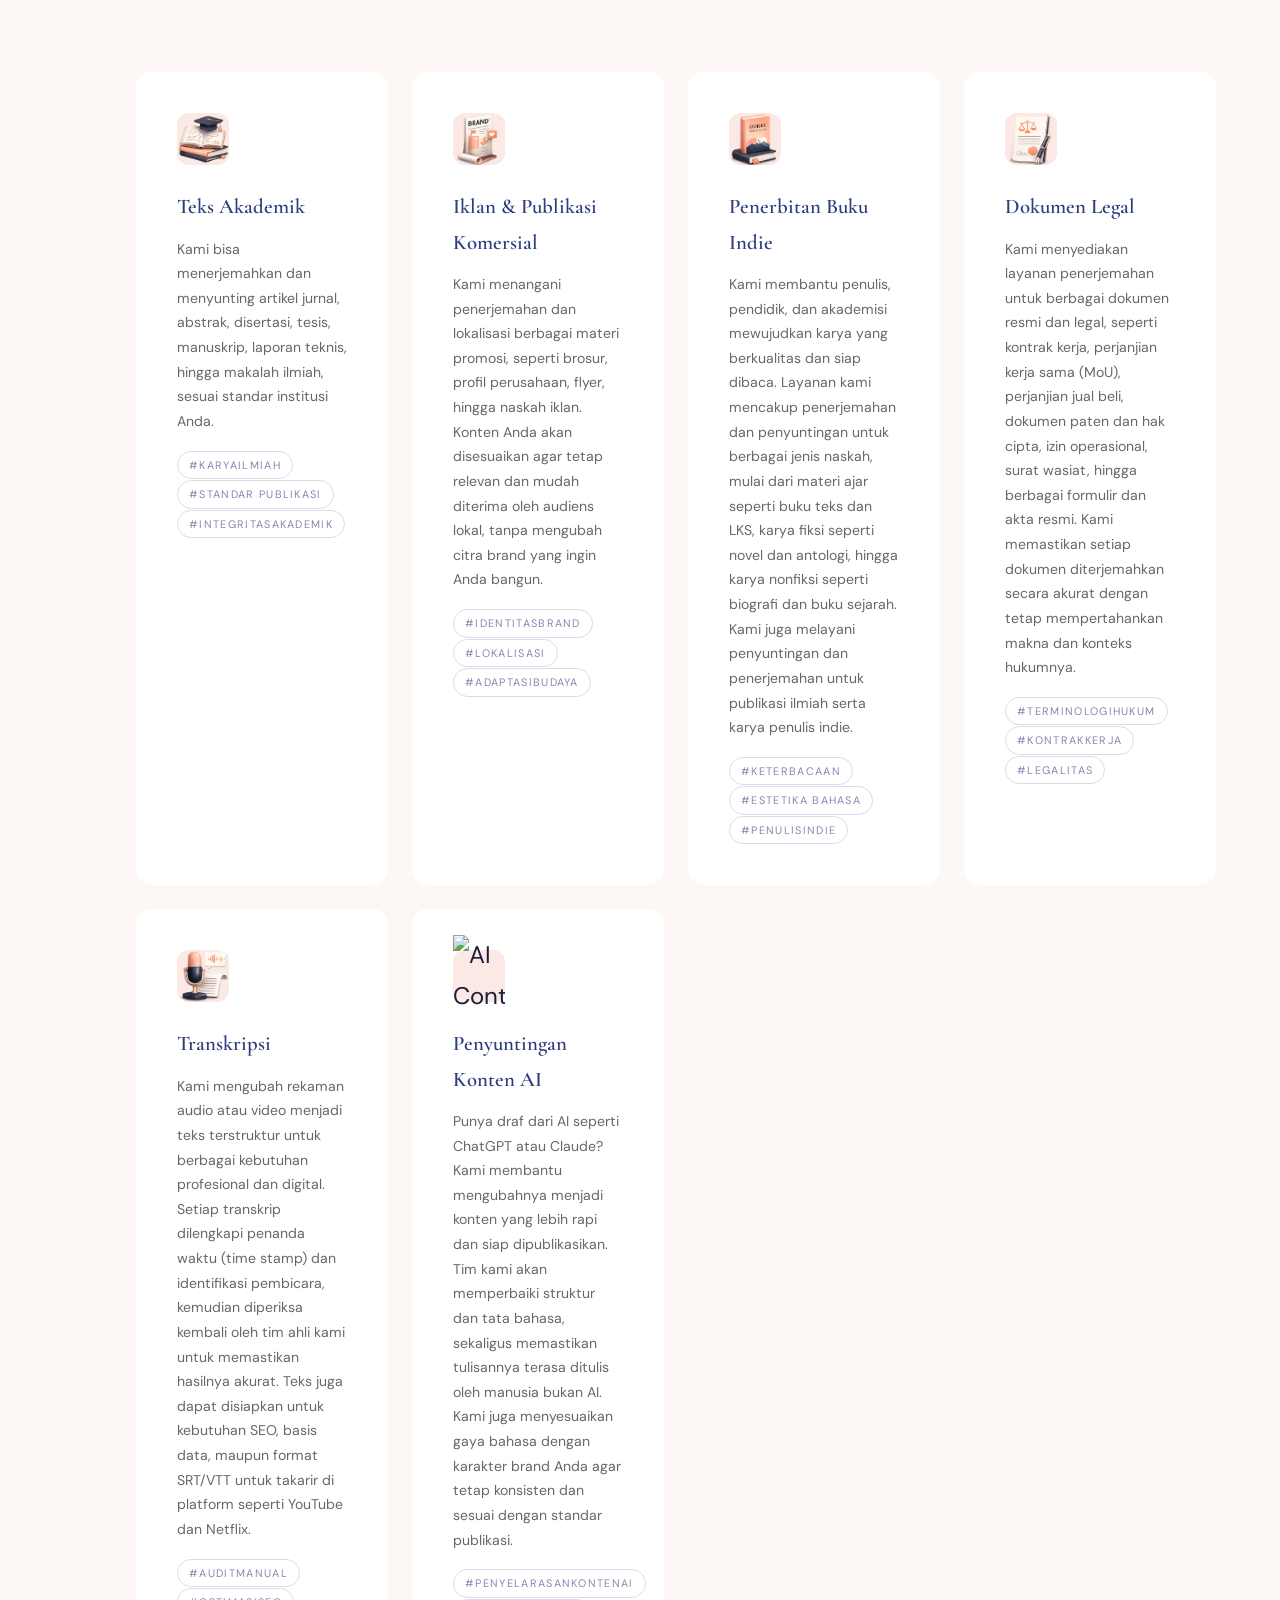
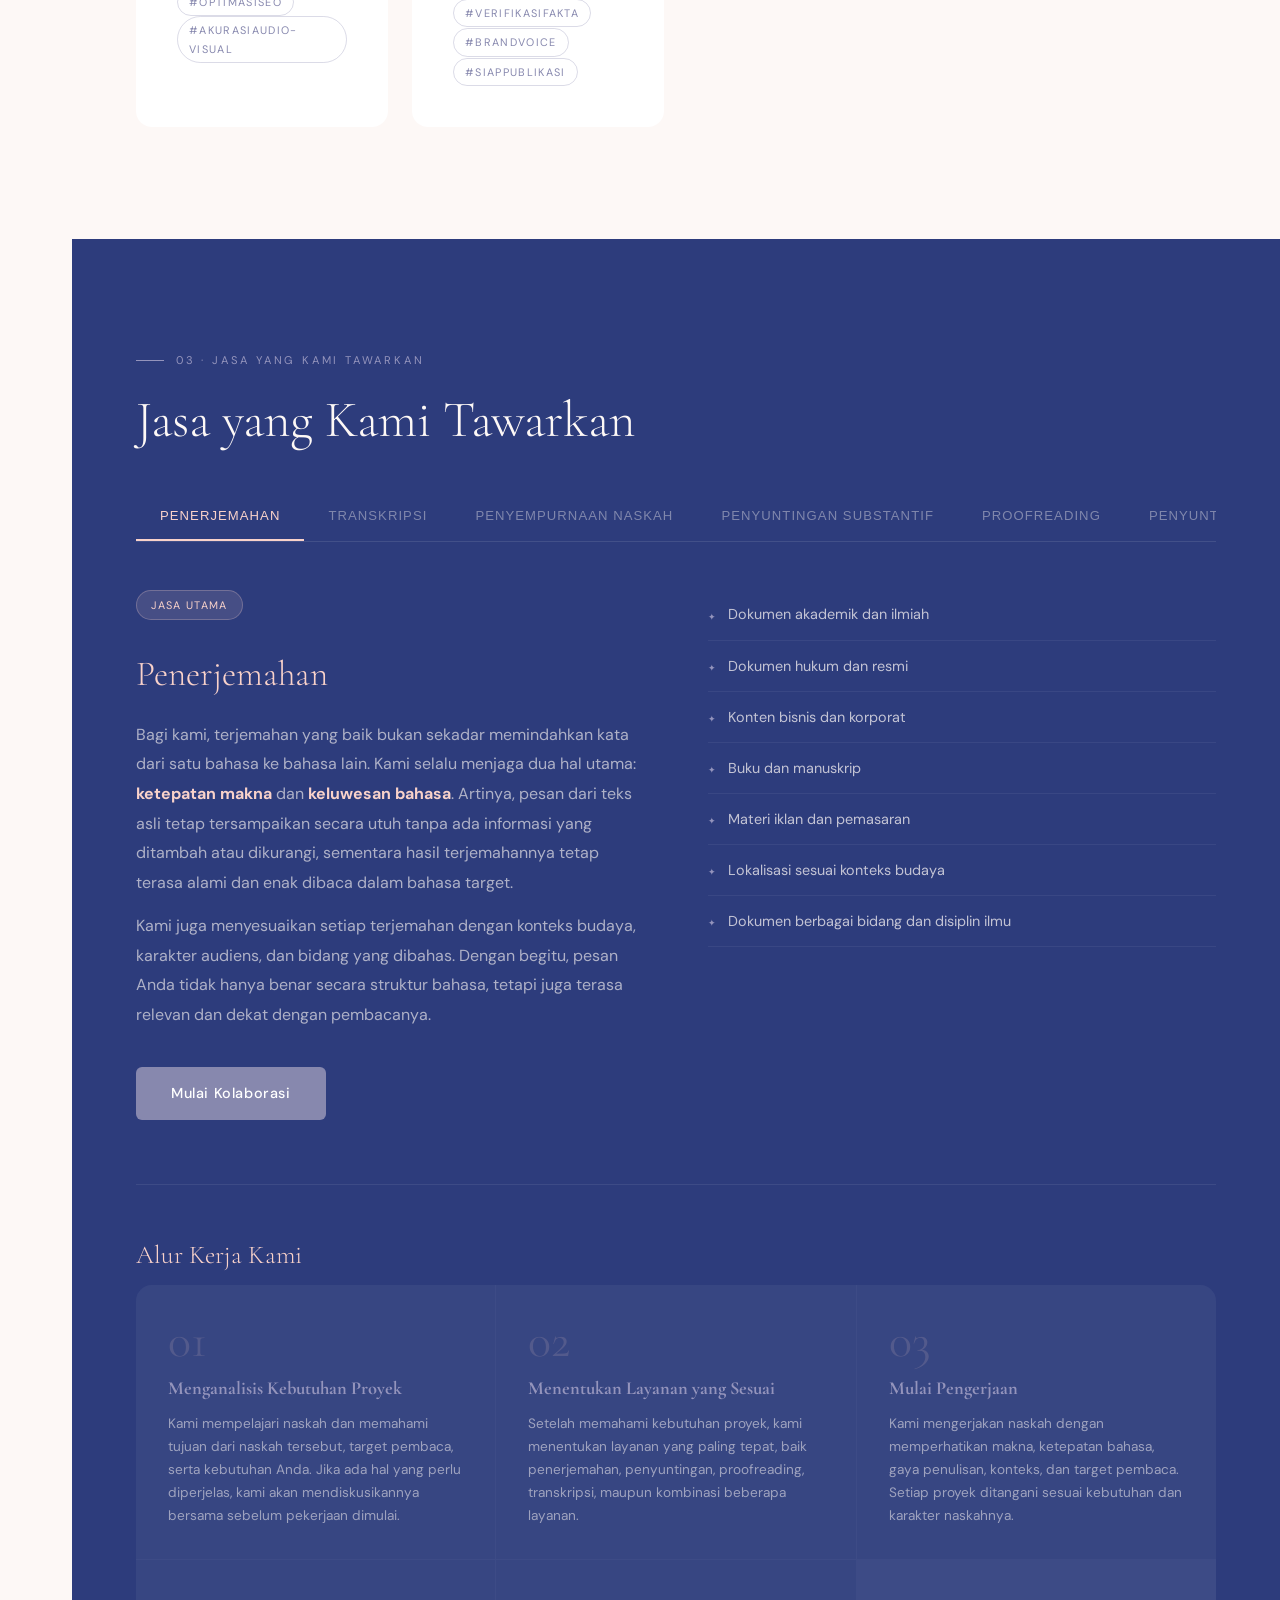
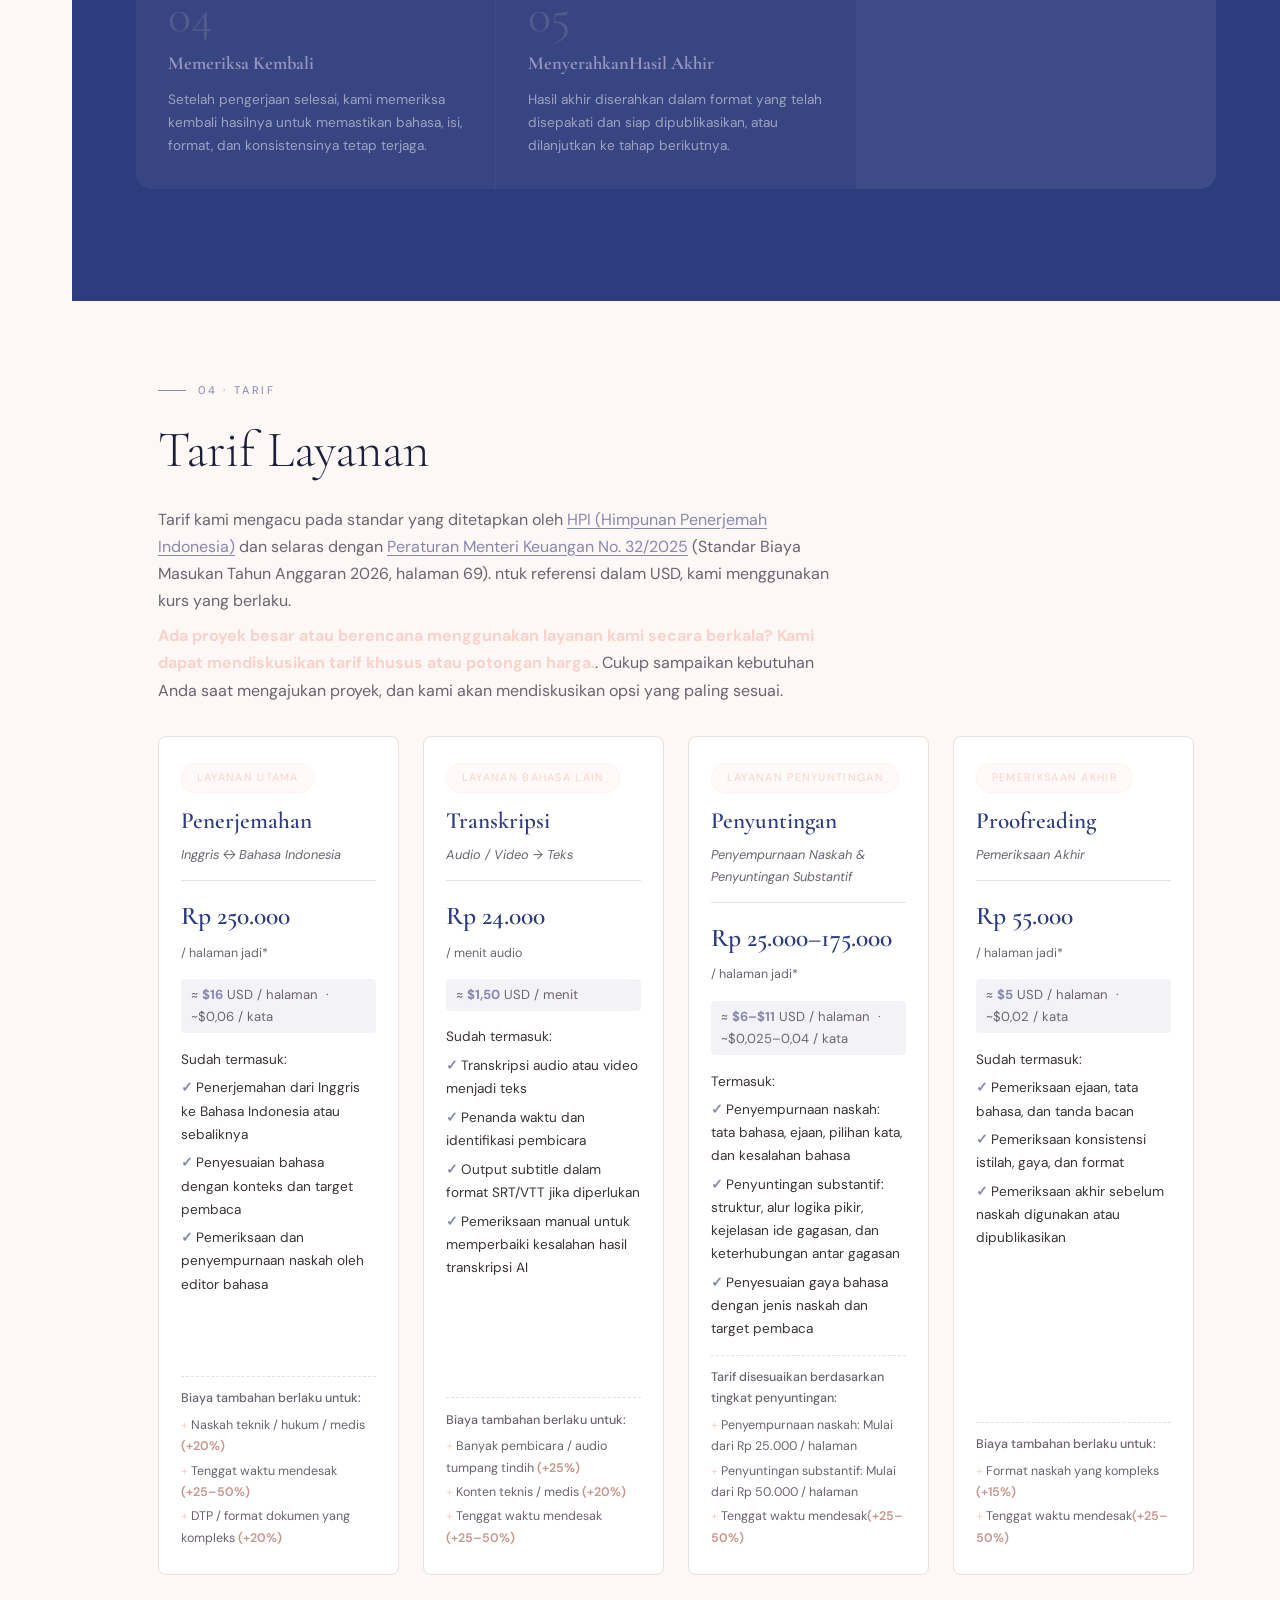
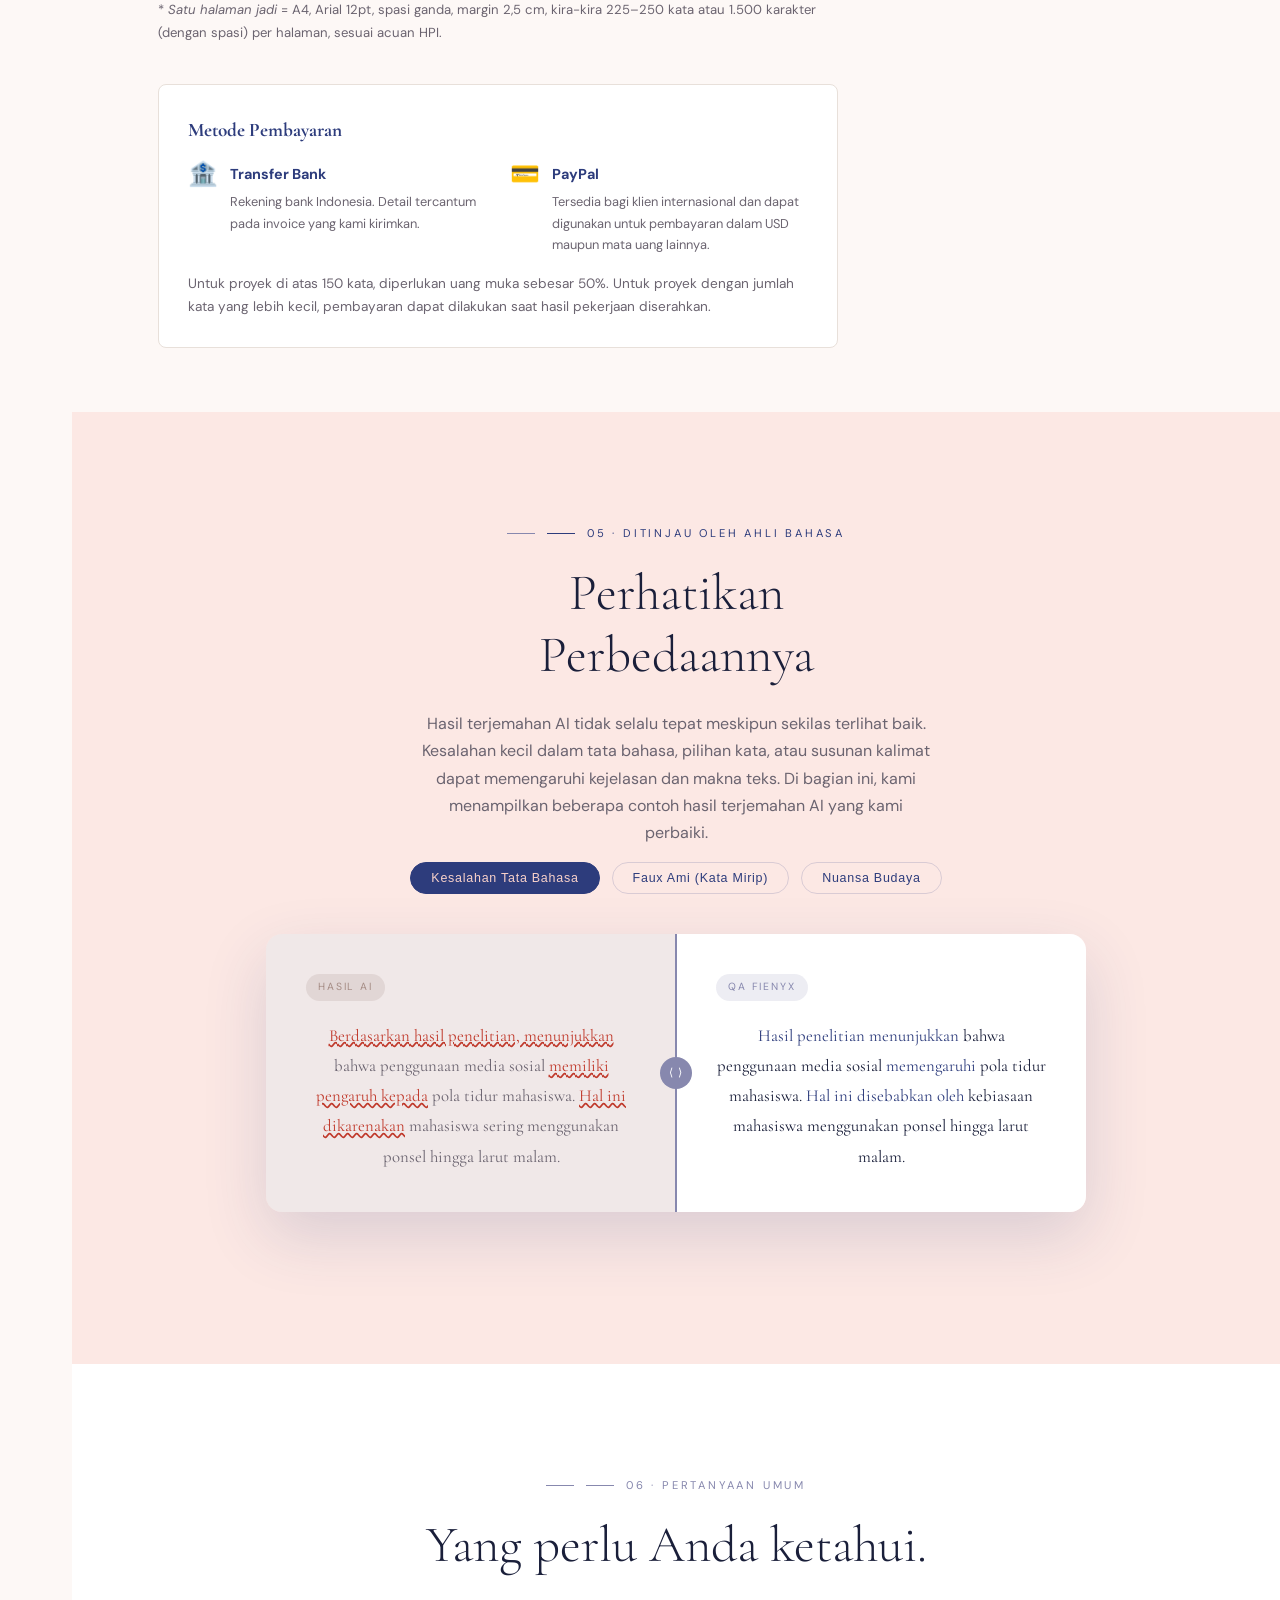
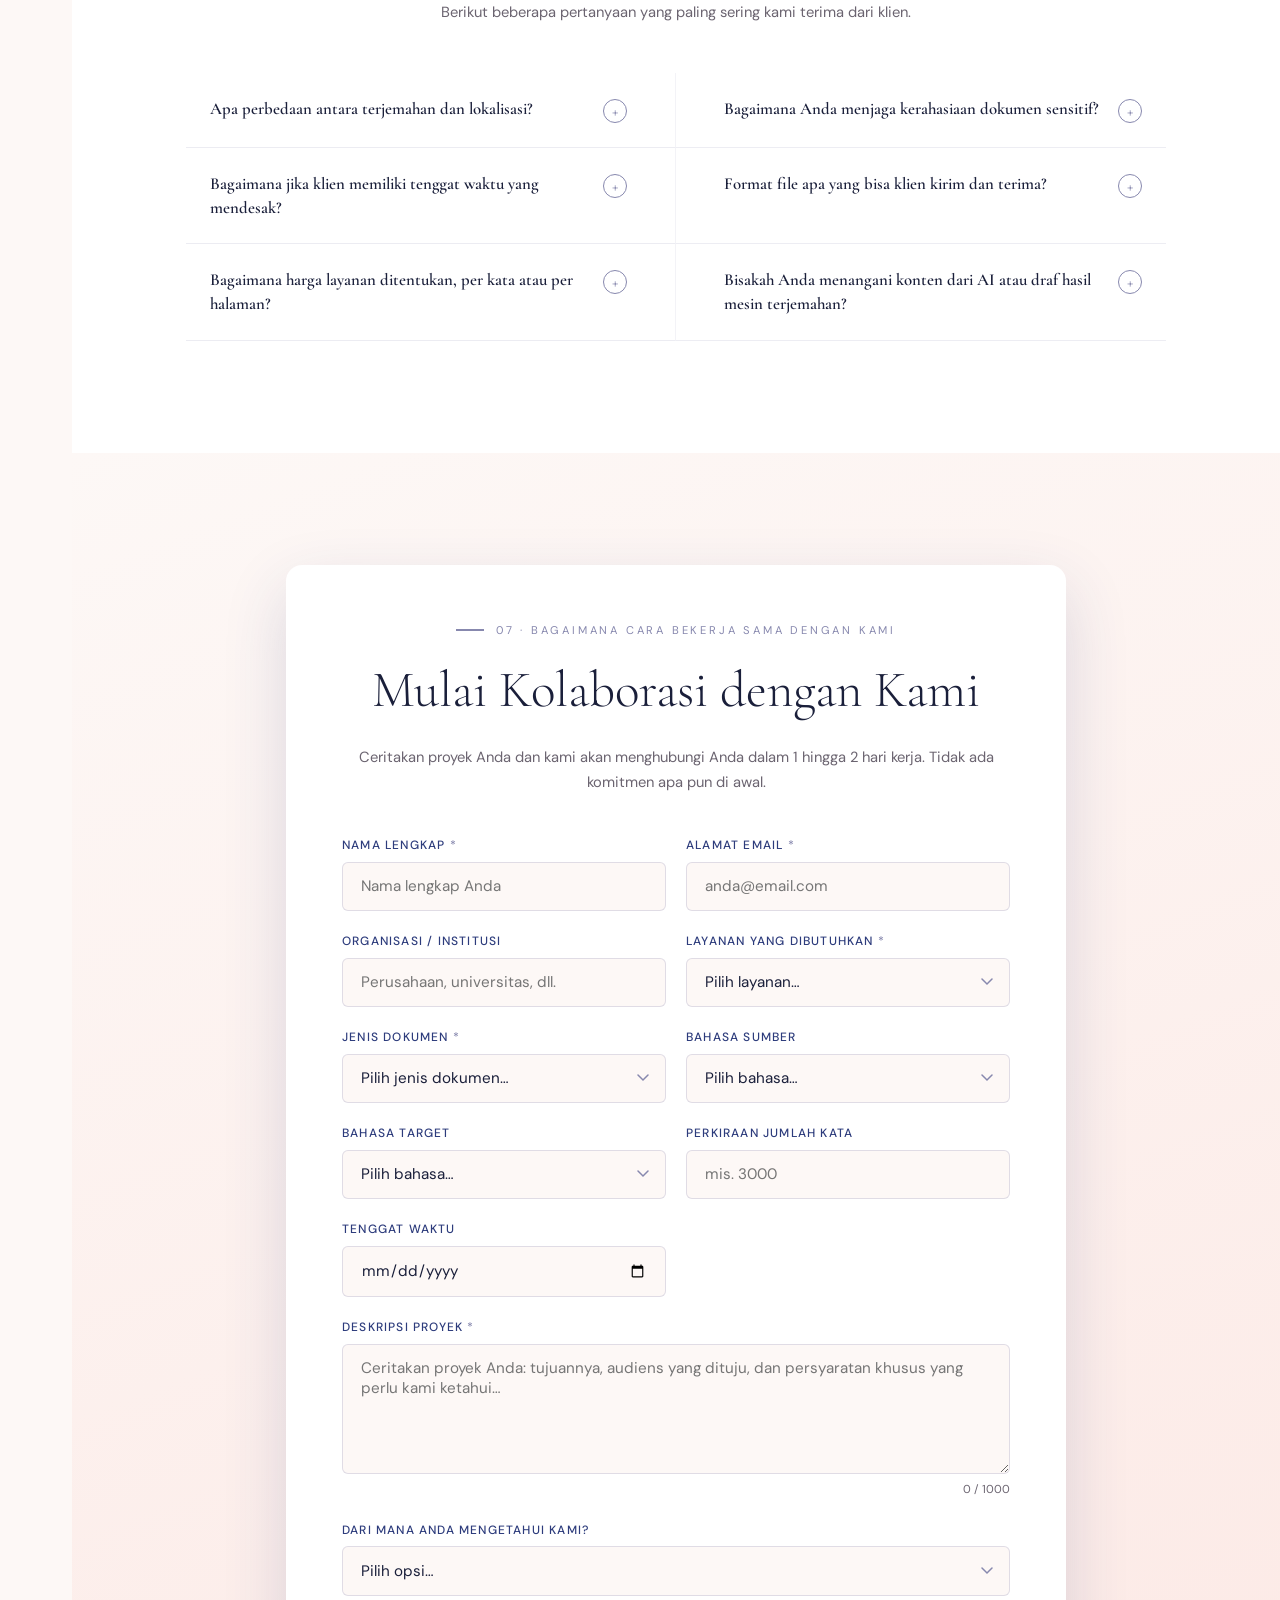
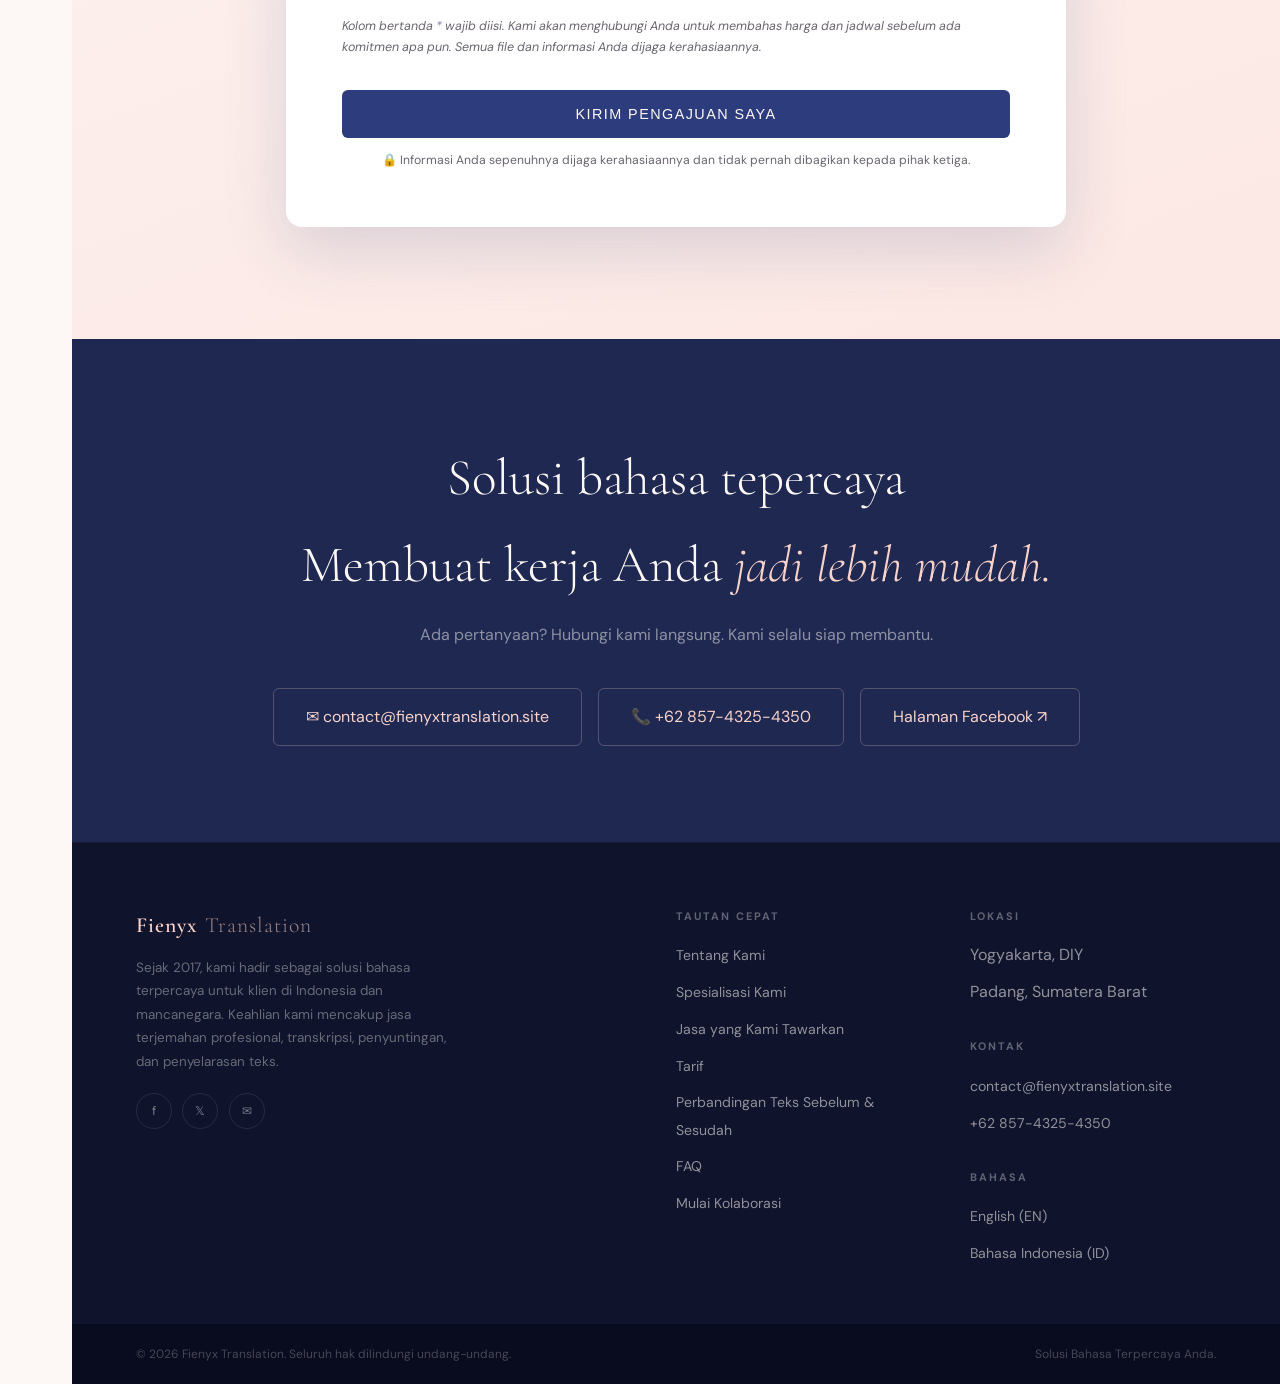
==== commit 63110b57: "Update id.html" ====
--- a/id.html
+++ b/id.html
@@ -866,9 +866,9 @@
       <span style="background:var(--navy);width:28px;height:1.5px;display:block" aria-hidden="true"></span>
       05 · Ditinjau oleh Ahli Bahasa
     </div>
-    <h2 id="compare-heading" class="section-title" style="text-align:center">Lihat sendiri <br>bedanya.</h2>
+    <h2 id="compare-heading" class="section-title" style="text-align:center">Perhatikan <br>Perbedaannya</h2>
     <p style="text-align:center;color:var(--muted);max-width:520px;margin:0 auto 1rem">
-      Contoh nyata kesalahan terjemahan AI yang berhasil kami temukan dan perbaiki. Klik setiap contoh untuk melihat perbandingannya.
+      Hasil terjemahan AI tidak selalu tepat meskipun sekilas terlihat baik. Kesalahan kecil dalam tata bahasa, pilihan kata, atau susunan kalimat dapat memengaruhi kejelasan dan makna teks. Di bagian ini, kami menampilkan beberapa contoh hasil terjemahan AI yang kami perbaiki.
     </p>
 
     <div class="compare-examples" role="group" aria-label="Contoh perbandingan">
@@ -880,11 +880,11 @@
     <div class="compare-container">
       <div class="compare-panel" id="comparePanel">
         <div class="compare-before">
-          <span class="compare-label">Keluaran AI: Sebelum</span>
+          <span class="compare-label">Hasil AI</span>
           <div id="compareBeforeText"></div>
         </div>
         <div class="compare-after">
-          <span class="compare-label">QA Fienyx: Sesudah</span>
+          <span class="compare-label">QA Fienyx</span>
           <div id="compareAfterText"></div>
         </div>
       </div>
@@ -901,7 +901,7 @@
       06 · Pertanyaan Umum
     </div>
     <h2 id="faq-heading" class="section-title">Yang perlu Anda ketahui.</h2>
-    <p style="color:var(--muted);max-width:540px;margin:0 auto 0.5rem;font-size:0.92rem">Jawaban pertanyaan yang paling sering diajukan klien.</p>
+    <p style="color:var(--muted);max-width:540px;margin:0 auto 0.5rem;font-size:0.92rem">Berikut beberapa pertanyaan yang paling sering kami terima dari klien.</p>
   </div>
 
   <div class="faq-grid reveal" style="transition-delay:.1s">
@@ -912,8 +912,8 @@
         <span class="faq-btn-icon" aria-hidden="true">+</span>
       </button>
       <div class="faq-answer" id="faq-a1" role="region" aria-labelledby="faq-q1">
-        <p><strong>Terjemahan</strong> mengalihbahasakan teks dari satu bahasa ke bahasa lain seakurat mungkin. <strong>Lokalisasi</strong> melangkah lebih jauh: konten disesuaikan dengan konteks budaya tertentu, termasuk idiom, format tanggal/angka, gambar, nada, dan referensi budaya agar terasa benar-benar alami bagi pembaca sasaran.</p>
-        <p>Di Fienyx, setiap proyek terjemahan sudah mencakup proses lokalisasi. Kami tidak pernah hanya mengalihbahasakan kata; kami memastikan makna, maksud, dan ketepatan budaya tersampaikan sepenuhnya.</p>
+        <p><strong>Terjemahan</strong> berfokus pada menyampaikan isi dari satu bahasa ke bahasa lain dengan tetap menjaga makna aslinya. Sementara itu, <strong>Lokalisasi</strong> menyesuaikan konten dengan bahasa, kebiasaan, dan konteks budaya pembaca sasaran. Penyesuaian ini dapat mencakup pilihan kata, idiom, format tanggal dan angka, nada komunikasi, hingga referensi budaya.</p>
+        <p>Di Fienyx, kami tidak hanya menerjemahkan kata demi kata. Setiap terjemahan kami sesuaikan dengan konteks dan target pembacanya agar hasilnya tetap akurat, natural, dan mudah dipahami.</p>
       </div>
     </div>
 
@@ -924,44 +924,48 @@
         <span class="faq-btn-icon" aria-hidden="true">+</span>
       </button>
       <div class="faq-answer" id="faq-a2" role="region" aria-labelledby="faq-q2">
-        <p>Kerahasiaan adalah hal yang tidak bisa kami kompromikan. Setiap proyek ditangani sesuai protokol pengelolaan data internal yang ketat, dan seluruh anggota tim terikat pada kewajiban kerahasiaan profesional. File Anda tidak pernah dibagikan di luar tim proyek.</p>
-        <p>Untuk klien hukum, medis, atau korporat yang memerlukannya, kami dengan senang hati menandatangani <strong>Perjanjian Kerahasiaan (NDA)</strong> sebelum pekerjaan dimulai. Cukup ajukan permintaan saat mengirimkan formulir proyek Anda.</p>
+        <p>Kami memahami bahwa dokumen yang Anda kirimkan mungkin berisi informasi pribadi, bisnis, atau materi yang belum dipublikasikan. Oleh karena itu, kami memperlakukan setiap file dan informasi yang diberikan sebagai informasi rahasia dan membatasi akses hanya pada pihak yang terlibat dalam proyek.</p>
+        <p>Dokumen Anda tidak akan dibagikan kepada pihak di luar tim yang menangani pekerjaan tanpa persetujuan Anda. Jika proyek memerlukan perlindungan tambahan, kami juga dapat menandatangani <strong>Perjanjian Kerahasiaan (NDA)</strong> sebelum pekerjaan dimulai.</p>
+        <p>Untuk mengajukan NDA atau menyampaikan kebutuhan khusus terkait kerahasiaan dokumen, cukup informasikan kepada kami saat mengirimkan detail proyek.</p>
       </div>
     </div>
 
     <!-- Q3 -->
     <div class="faq-item">
       <button class="faq-btn" aria-expanded="false" aria-controls="faq-a3" id="faq-q3">
-        Bagaimana jika saya membutuhkan pengerjaan mendesak?
+        Bagaimana jika klien memiliki tenggat waktu yang mendesak?
         <span class="faq-btn-icon" aria-hidden="true">+</span>
       </button>
       <div class="faq-answer" id="faq-a3" role="region" aria-labelledby="faq-q3">
-        <p>Kami menyediakan <strong>Layanan Ekspres</strong> bagi klien dengan tenggat waktu yang ketat. Pengerjaan standar adalah 3–5 hari kerja per 1.000 kata; proyek ekspres dapat diselesaikan dalam 1–2 hari kerja, tergantung ketersediaan tim dan kompleksitas proyek.</p>
-        <p>Proyek ekspres mungkin dikenakan biaya tambahan untuk layanan cepat. Harap cantumkan tenggat waktu Anda dalam formulir pengajuan dan kami akan mengonfirmasi kelayakan serta harga dalam 1–2 jam pada hari kerja.</p>
+        <p>Bisa. Jika Anda membutuhkan hasil dalam waktu singkat, sampaikan tenggat waktu Anda saat menghubungi kami. Kami akan mengecek jadwal dan kapasitas yang tersedia untuk melihat apakah proyek dapat diselesaikan sesuai kebutuhan Anda.</p>
+        <p>Waktu pengerjaan standar biasanya sekitar 3–5 hari kerja per 1.000 kata. Untuk proyek dengan tenggat yang lebih singkat, kami menyediakan  <strong>Layanan Ekspres</strong> dengan waktu pengerjaan mulai dari 1–2 hari kerja, tergantung pada panjang, kompleksitas, dan jenis layanan yang dibutuhkan.</p>
+        <p>Layanan Ekspres dikenakan biaya tambahan karena membutuhkan penjadwalan dan pengerjaan prioritas. Setelah menerima detail proyek, kami akan mengonfirmasi ketersediaan, estimasi waktu, dan biaya sebelum pekerjaan dimulai.</p>
       </div>
     </div>
 
     <!-- Q4 -->
     <div class="faq-item">
       <button class="faq-btn" aria-expanded="false" aria-controls="faq-a4" id="faq-q4">
-        Format file apa yang Anda terima dan hasilkan?
+        Format file apa yang bisa klien kirim dan terima?
         <span class="faq-btn-icon" aria-hidden="true">+</span>
       </button>
       <div class="faq-answer" id="faq-a4" role="region" aria-labelledby="faq-q4">
-        <p>Kami menerima sebagian besar format dokumen umum termasuk <strong>.DOCX, .PDF, .XLSX, .PPTX, .TXT, .RTF, .ODT,</strong> dan <strong>.IDML</strong> (InDesign). Untuk transkripsi, kami menerima file audio dan video seperti <strong>.MP4, .WAV, .MP3, .M4A,</strong> dan tautan streaming.</p>
-        <p>Hasil kerja dikembalikan dalam format yang sama dengan file sumber Anda kecuali Anda meminta format lain. Transkrip dapat dikirimkan sebagai teks biasa, file subtitle <strong>.SRT/.VTT</strong>, JSON, atau XML terstruktur.</p>
+        <p>Kami menerima berbagai format dokumen yang umum digunakan, seperti <strong>.DOCX, .PDF, .XLSX, .PPTX, .TXT, .RTF, .ODT,</strong> dan <strong>.IDML</strong> untuk file InDesign. 
+        <p>Untuk layanan transkripsi, Anda dapat mengirimkan file audio atau video seperti <strong>.MP4, .WAV, .MP3, .M4A,</strong> termasuk tautan ke sumber audio atau video jika diperlukan.</p>
+        <p>Sebisa mungkin, hasil pekerjaan akan dikembalikan dalam format yang sama dengan file yang Anda kirim. Jika Anda membutuhkan format lain, cukup beri tahu kami sebelumnya. Untuk transkripsi, hasilnya juga dapat disediakan sebagai teks biasa, subtitle <strong>SRT/VTT</strong>, <strong>JSON</strong>, atau <strong>XML</strong>, sesuai kebutuhan proyek.</p>
       </div>
     </div>
 
     <!-- Q5 -->
     <div class="faq-item">
       <button class="faq-btn" aria-expanded="false" aria-controls="faq-a5" id="faq-q5">
-        Bagaimana cara penentuan harga? Per kata atau per halaman?
+        Bagaimana harga layanan ditentukan, per kata atau per halaman?
         <span class="faq-btn-icon" aria-hidden="true">+</span>
       </button>
       <div class="faq-answer" id="faq-a5" role="region" aria-labelledby="faq-q5">
-        <p>Satuan standar kami adalah <strong>halaman jadi</strong> untuk terjemahan, penyuntingan, dan proofreading (satu halaman A4 dengan Arial 12pt, spasi ganda, sekitar 225 hingga 250 kata, sesuai standar HPI). Transkripsi dihitung <strong>per menit audio atau video</strong>. Estimasi per kata juga ditampilkan di kartu tarif kami sebagai referensi.</p>
-        <p>Harga akhir bergantung pada pasangan bahasa, kompleksitas materi, tenggat waktu, dan jenis layanan. Kami memberikan penawaran yang jelas dan terperinci sebelum pekerjaan dimulai. Tidak ada biaya tersembunyi, tidak ada kejutan.</p>
+        <p>Untuk penerjemahan, penyuntingan, dan proofreading, kami menggunakan <strong>halaman jadi</strong> sebagai satuan utama. Satu halaman dihitung berdasarkan format A4, Arial 12 pt, spasi ganda, dengan sekitar 225–250 kata, mengikuti acuan HPI. 
+        <p>Untuk transkripsi, tarif dihitung berdasarkan <strong>durasi</strong>, yaitu per menit audio atau video. Kami juga mencantumkan perkiraan tarif per kata pada daftar harga sebagai gambaran tambahan.</p>
+        <p>Tarif akhir dapat berbeda tergantung pada pasangan bahasa, panjang dan kompleksitas naskah, jenis layanan, serta tenggat waktu. Setelah menerima detail proyek, kami akan memberikan penawaran yang jelas agar Anda mengetahui perkiraan biayanya sebelum pekerjaan dimulai.</p>
       </div>
     </div>
 
@@ -972,9 +976,9 @@
         <span class="faq-btn-icon" aria-hidden="true">+</span>
       </button>
       <div class="faq-answer" id="faq-a6" role="region" aria-labelledby="faq-q6">
-        <p>Ya, tentu. Kami menyediakan layanan <strong>Penyuntingan Konten AI dan Humanisasi</strong> yang mencakup seluruh spektrum kebutuhan, dari perbaikan tata bahasa dan nada secara ringan hingga revisi struktural menyeluruh. Apakah konten Anda dihasilkan oleh ChatGPT, Claude, Gemini, atau alat AI lainnya, kami meninjaunya untuk akurasi, koherensi, kelancaran bahasa, dan keselarasan suara merek sebelum dipublikasikan.</p>
-        <p>Kami juga menawarkan layanan <strong>Post-Editing Mesin Terjemahan (PEMT)</strong> untuk draf hasil terjemahan mesin atau AI. Seorang ahli bahasa memeriksa dan memperbaiki outputnya hingga mencapai standar publikasi, sering kali dengan biaya lebih rendah dibanding terjemahan manusia penuh, namun tetap menghasilkan teks yang terverifikasi dan terdengar alami.</p>
-        <p>Satu hal penting: kami tidak menghasilkan konten AI atas nama Anda. Peran kami adalah menjadi pakar manusia yang memastikan apa pun yang dihasilkan AI benar-benar memenuhi standar kualitas yang diharapkan audiens Anda.</p>
+        <p>Tentu. Kami dapat membantu menyunting konten yang dibuat dengan AI maupun draf hasil mesin terjemahan. Tingkat penyuntingannya dapat disesuaikan dengan kebutuhan, mulai dari memperbaiki tata bahasa, pilihan kata, dan nada tulisan hingga merapikan struktur dan alur logikanya.</p>
+        <p>Jika konten dibuat menggunakan ChatGPT, Claude, Gemini, atau alat AI lainnya, kami memeriksanya untuk memastikan bahasanya natural, informasinya masuk akal, alurnya mudah diikuti, dan gaya penulisannya sesuai dengan karakter brand atau target pembaca Anda.</p>
+        <p>Kami juga menyediakan <strong>Post-Editing Mesin Terjemahan (PEMT)</strong> untuk draf yang dihasilkan oleh mesin terjemahan atau AI. Ahli bahasa akan memeriksa dan menyempurnakan hasilnya agar lebih akurat, natural, dan siap digunakan.</p>
       </div>
     </div>
   </div>
@@ -1262,16 +1266,16 @@
 
 const compareExamples = [
   {
-    before: `Data tersebut <span class="error-text">sedang menunjukkan</span> bahwa peserta <span class="error-text">nomor satu</span> dia <span class="error-text">berbicara</span> tentang hasil studi. Temuan <span class="error-text">adalah</span> sangat signifikansi untuk bidang tersebut.`,
-    after:  `Data tersebut <span class="corrected-text">menunjukkan</span> bahwa <span class="corrected-text">Peserta 1</span> <span class="corrected-text">memaparkan</span> hasil studi. Temuan tersebut <span class="corrected-text">sangat signifikan</span> bagi bidang ini.`
+    before: `<span class="error-text">Berdasarkan hasil penelitian, menunjukkan</span> bahwa penggunaan media sosial <span class="error-text">memiliki pengaruh kepada</span> pola tidur mahasiswa. <span class="error-text">Hal ini dikarenakan</span> mahasiswa sering menggunakan ponsel hingga larut malam.`,
+    after:  `<span class="corrected-text">Hasil penelitian menunjukkan</span> bahwa penggunaan media sosial <span class="corrected-text">memengaruhi</span> pola tidur mahasiswa. <span class="corrected-text">Hal ini disebabkan oleh</span> kebiasaan mahasiswa menggunakan ponsel hingga larut malam.`
+  },
+  { before: `Manajer proyek akan <span class="error-text">membuat sebuah keputusan</span> setelah menerima masukan dari klien. Mereka juga perlu <span class="error-text">mengambil dalam pertimbangan</span> beberapa perubahan yang diusulkan sebelum pekerjaan dilanjutkan.`,
+    after:  `Manajer proyek akan <span class="corrected-text">mengambil keputusan</span> setelah menerima masukan dari klien. Mereka juga perlu <span class="corrected-text">mempertimbangkan</span> beberapa perubahan yang diusulkan sebelum pekerjaan dilanjutkan.`
+   
   },
   {
-    before: `Agen terjemahan akan <span class="error-text">aktual</span> melaksanakan proyek tersebut. Klien sangat <span class="error-text">sensibel</span> mengenai tenggat waktu dan tim merasa sangat <span class="error-text">simpatis</span> terhadap kekhawatirannya.`,
-    after:  `Agen terjemahan akan <span class="corrected-text">secara resmi</span> melaksanakan proyek tersebut. Klien sangat <span class="corrected-text">sensitif</span> mengenai tenggat waktu dan tim sangat <span class="corrected-text">berempati</span> terhadap kekhawatirannya.`
-  },
-  {
-    before: `<span class="error-text">Seperti yang kami katakan di negara kami</span>, ketepatan waktu itu penting. Pertemuan akan dimulai dengan gaya <span class="error-text">jam karet</span>; kami akan mulai <span class="error-text">saat semua orang telah berkumpul</span>.`,
-    after:  `<span class="corrected-text">Ketepatan waktu adalah nilai profesional yang kami junjung tinggi.</span> Rapat akan dimulai tepat <span class="corrected-text">sesuai jadwal,</span> dan peserta diharapkan hadir beberapa menit sebelumnya.`
+    before: `Untuk membangun kepercayaan dengan klien, kami mendorong mereka untuk <span class="error-text">langsung menyampaikan pendapat</span> dalam setiap pertemuan. Pendekatan ini dianggap lebih <span class="error-text">efisien dan profesional.`,
+    after:  `Untuk membangun hubungan yang baik dengan klien, kami mengutamakan <span class="corrected-text">komunikasi yang terbuka sekaligus tetap menghargai konteks dan hubungan profesional</span>. Pertemuan juga dapat diawali dengan <span class="corrected-text">percakapan ringan sebelum masuk ke pembahasan utama</span> agar komunikasi berlangsung lebih efektif.`
   }
 ];
 
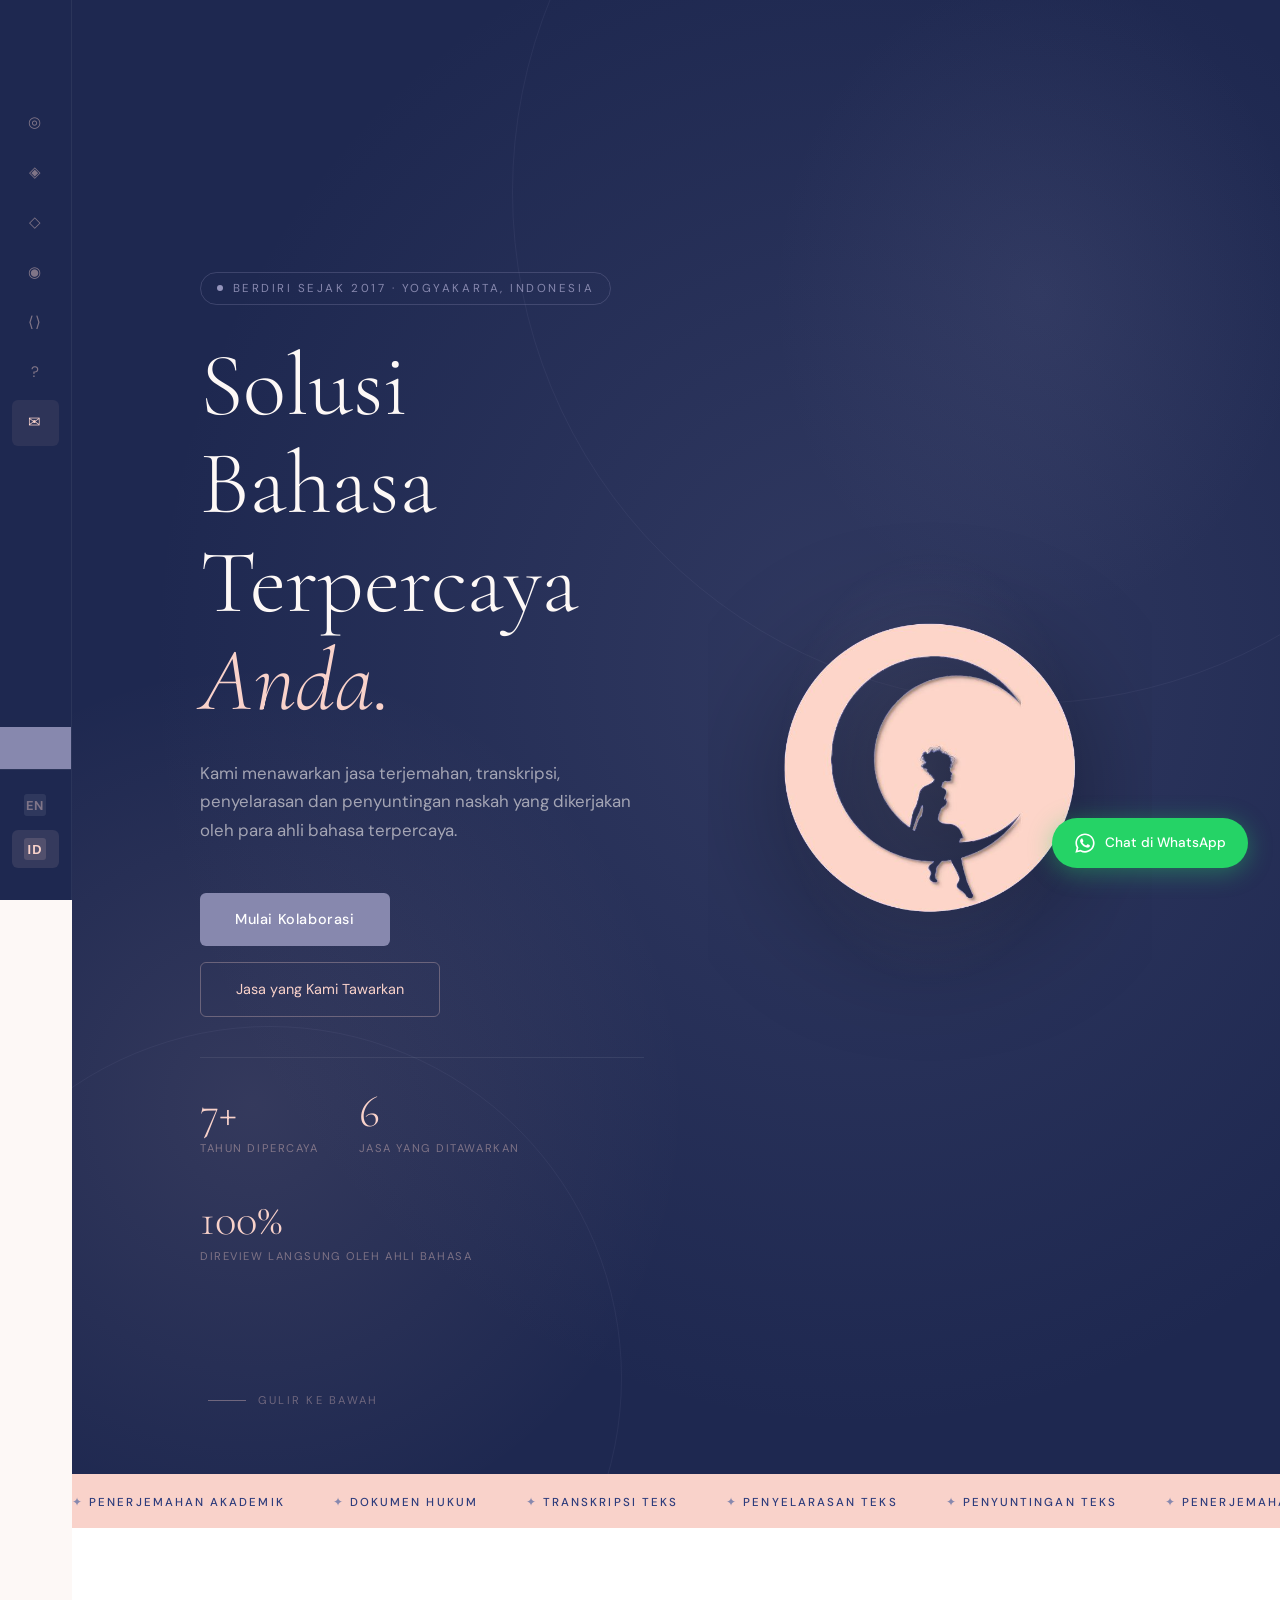
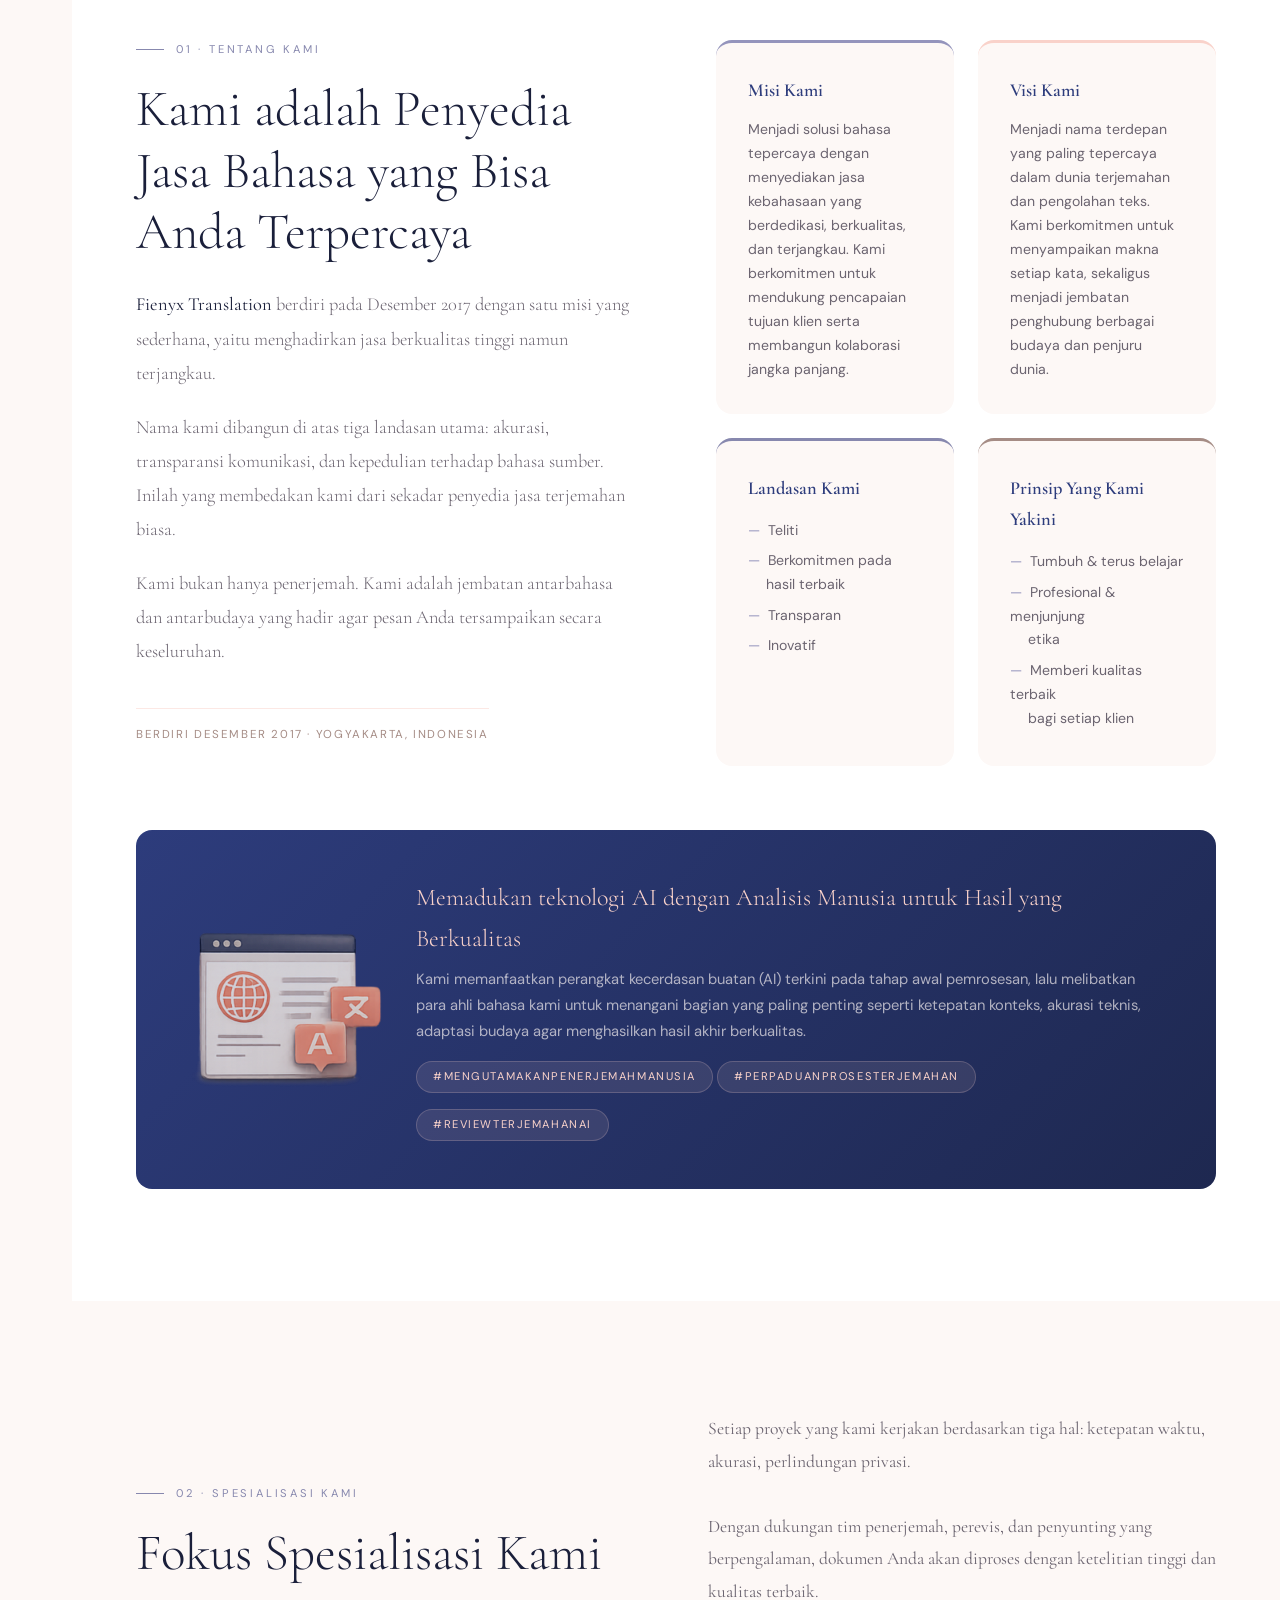
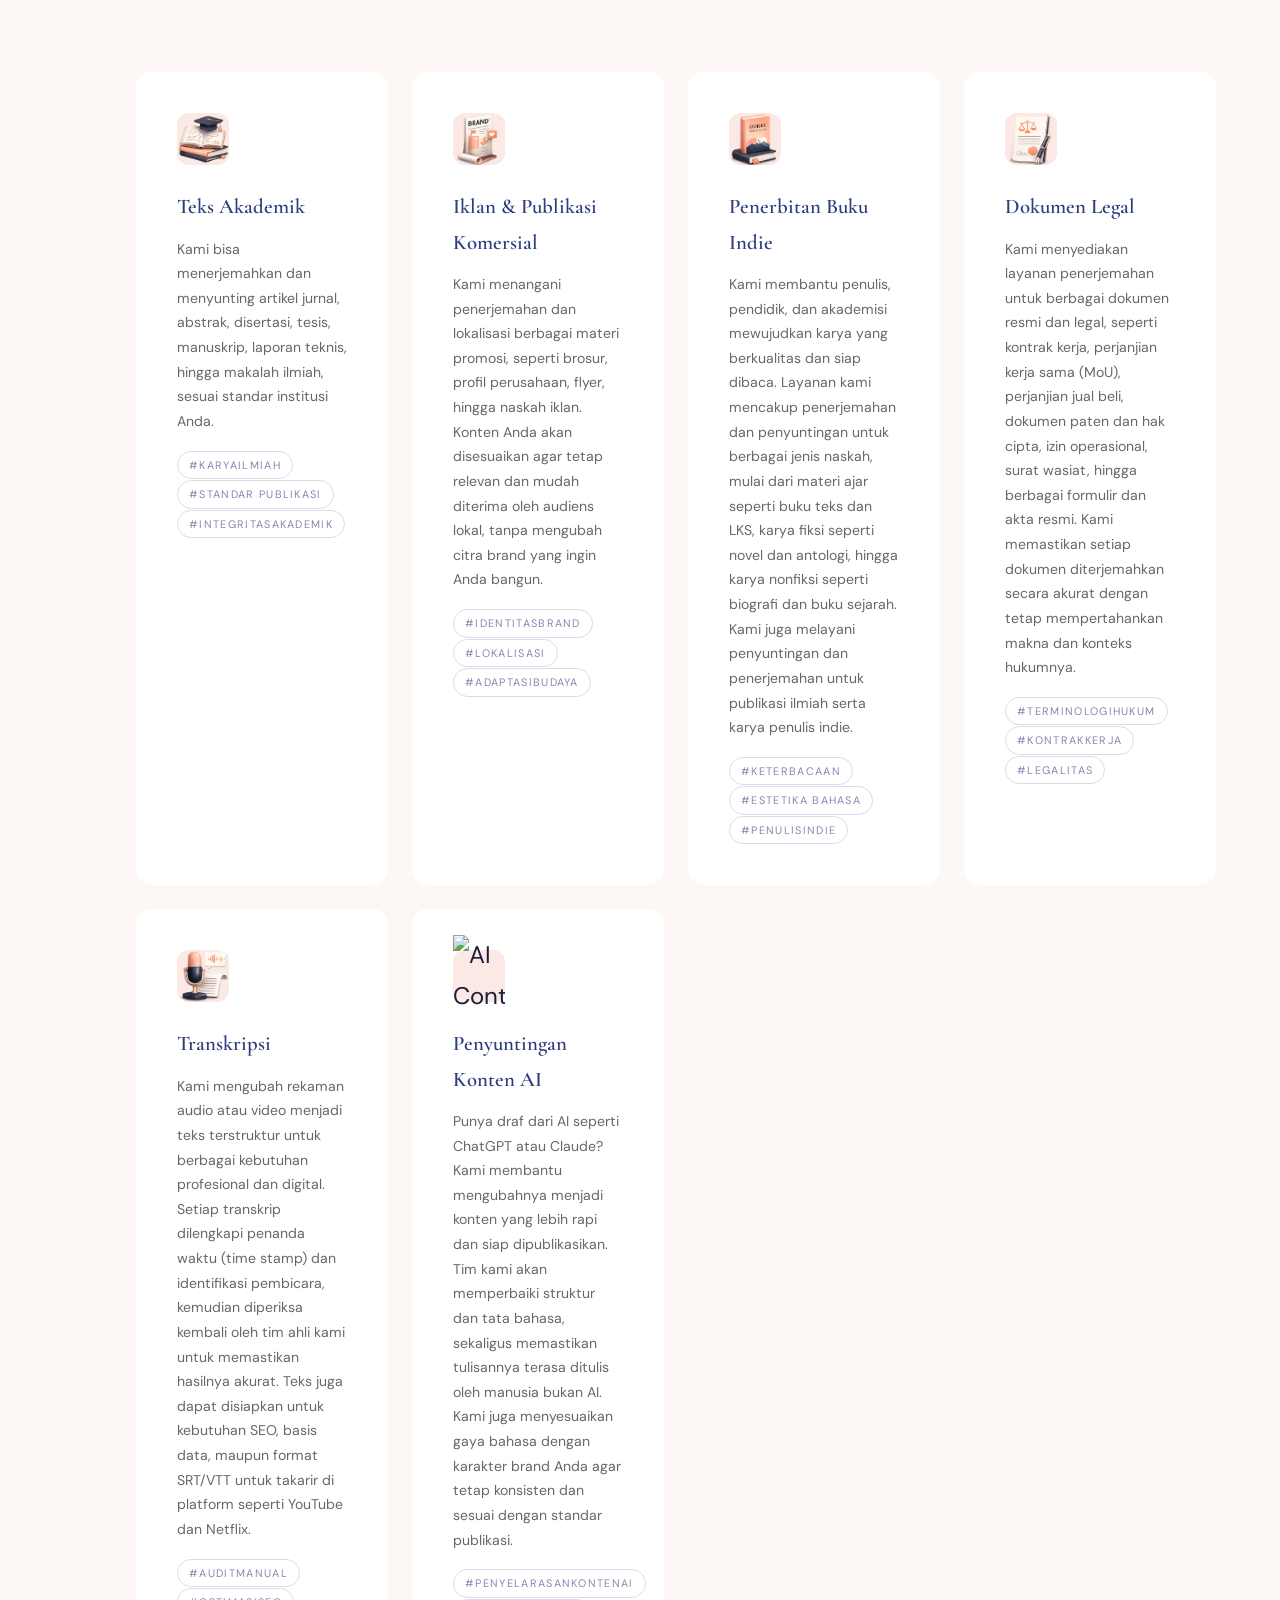
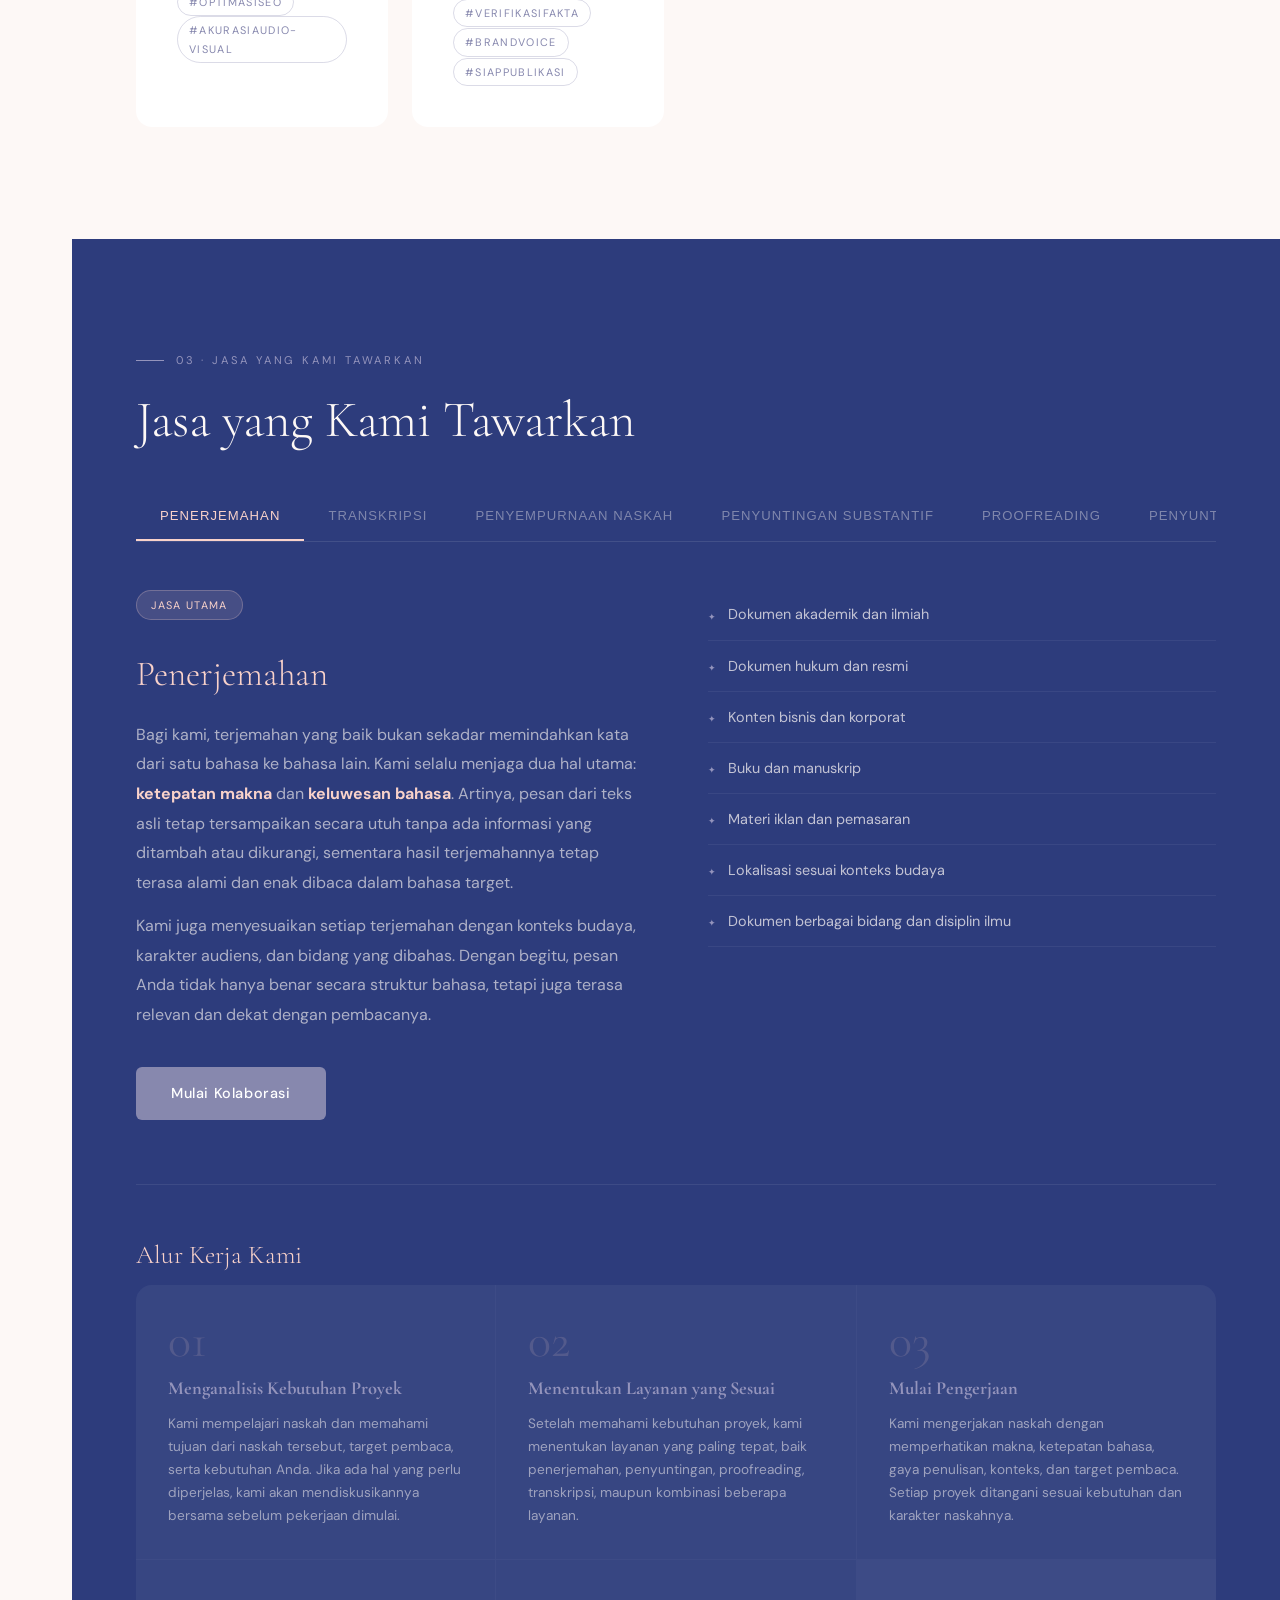
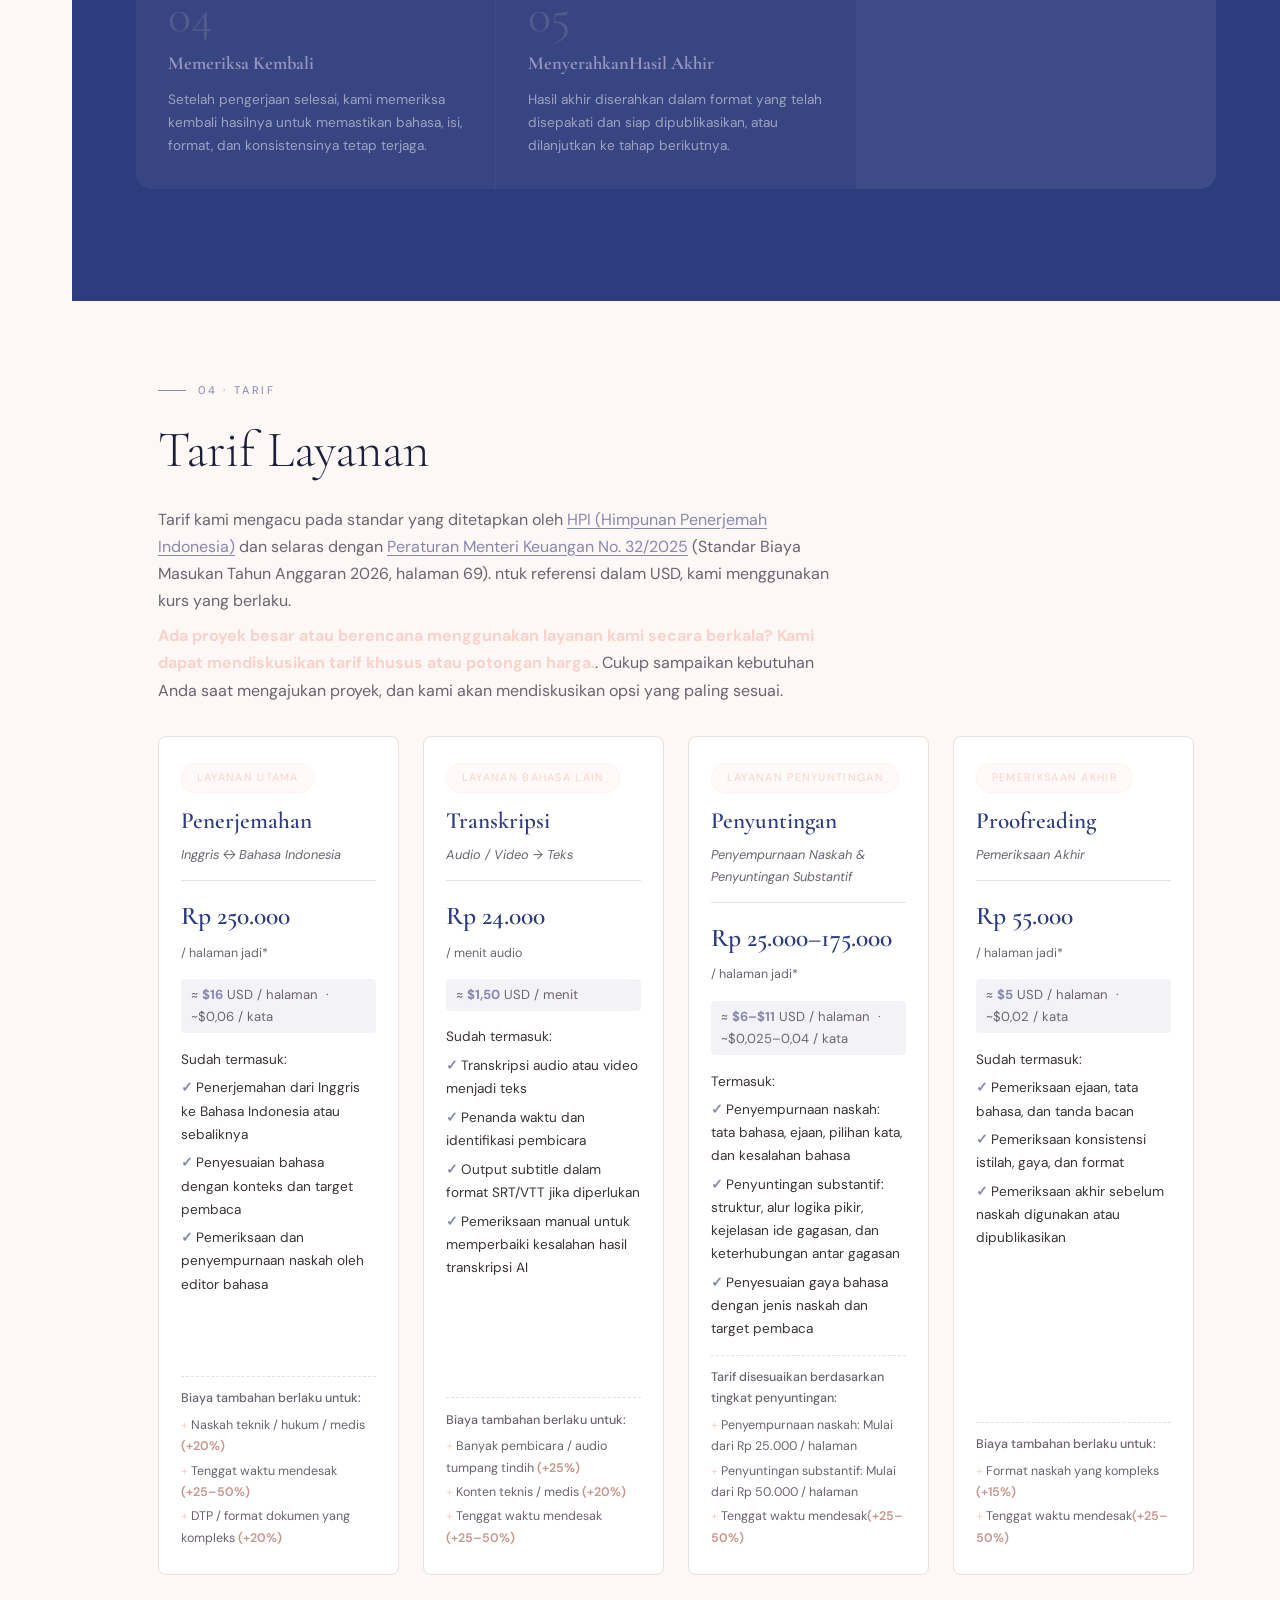
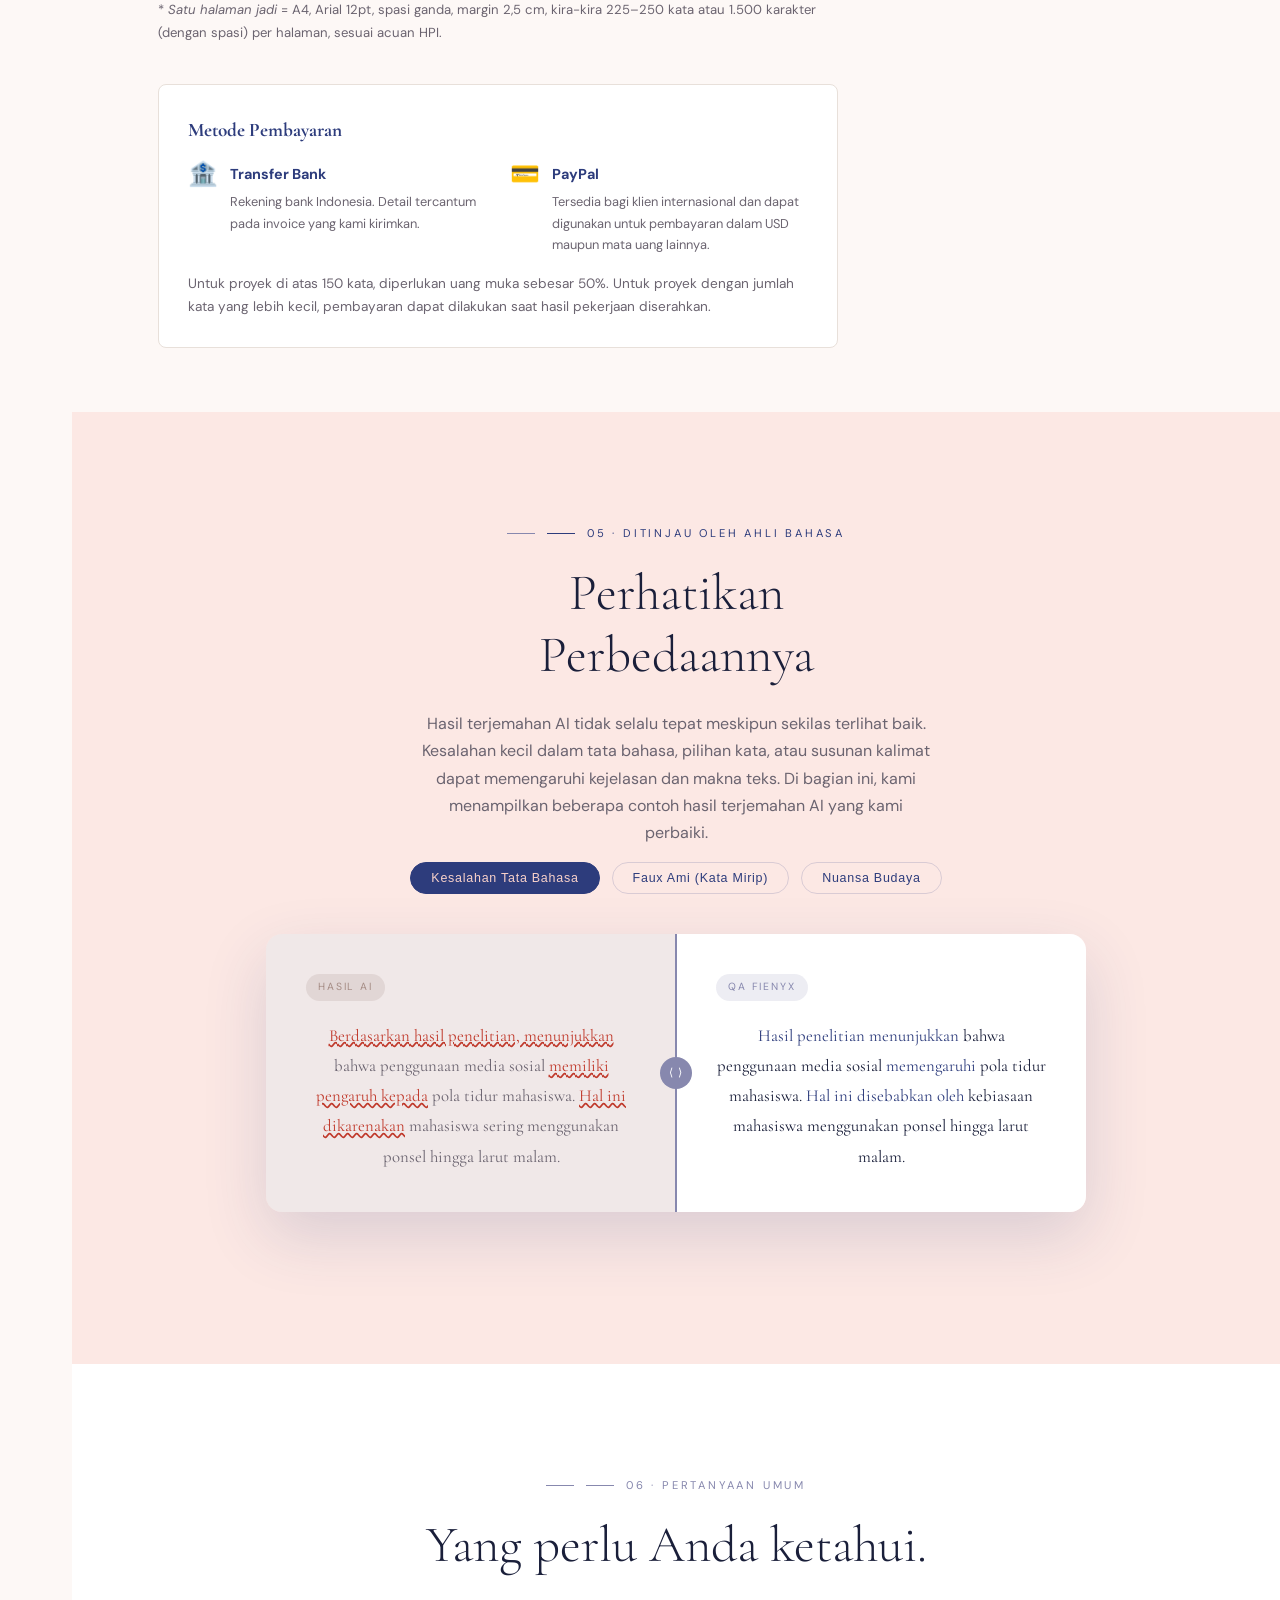
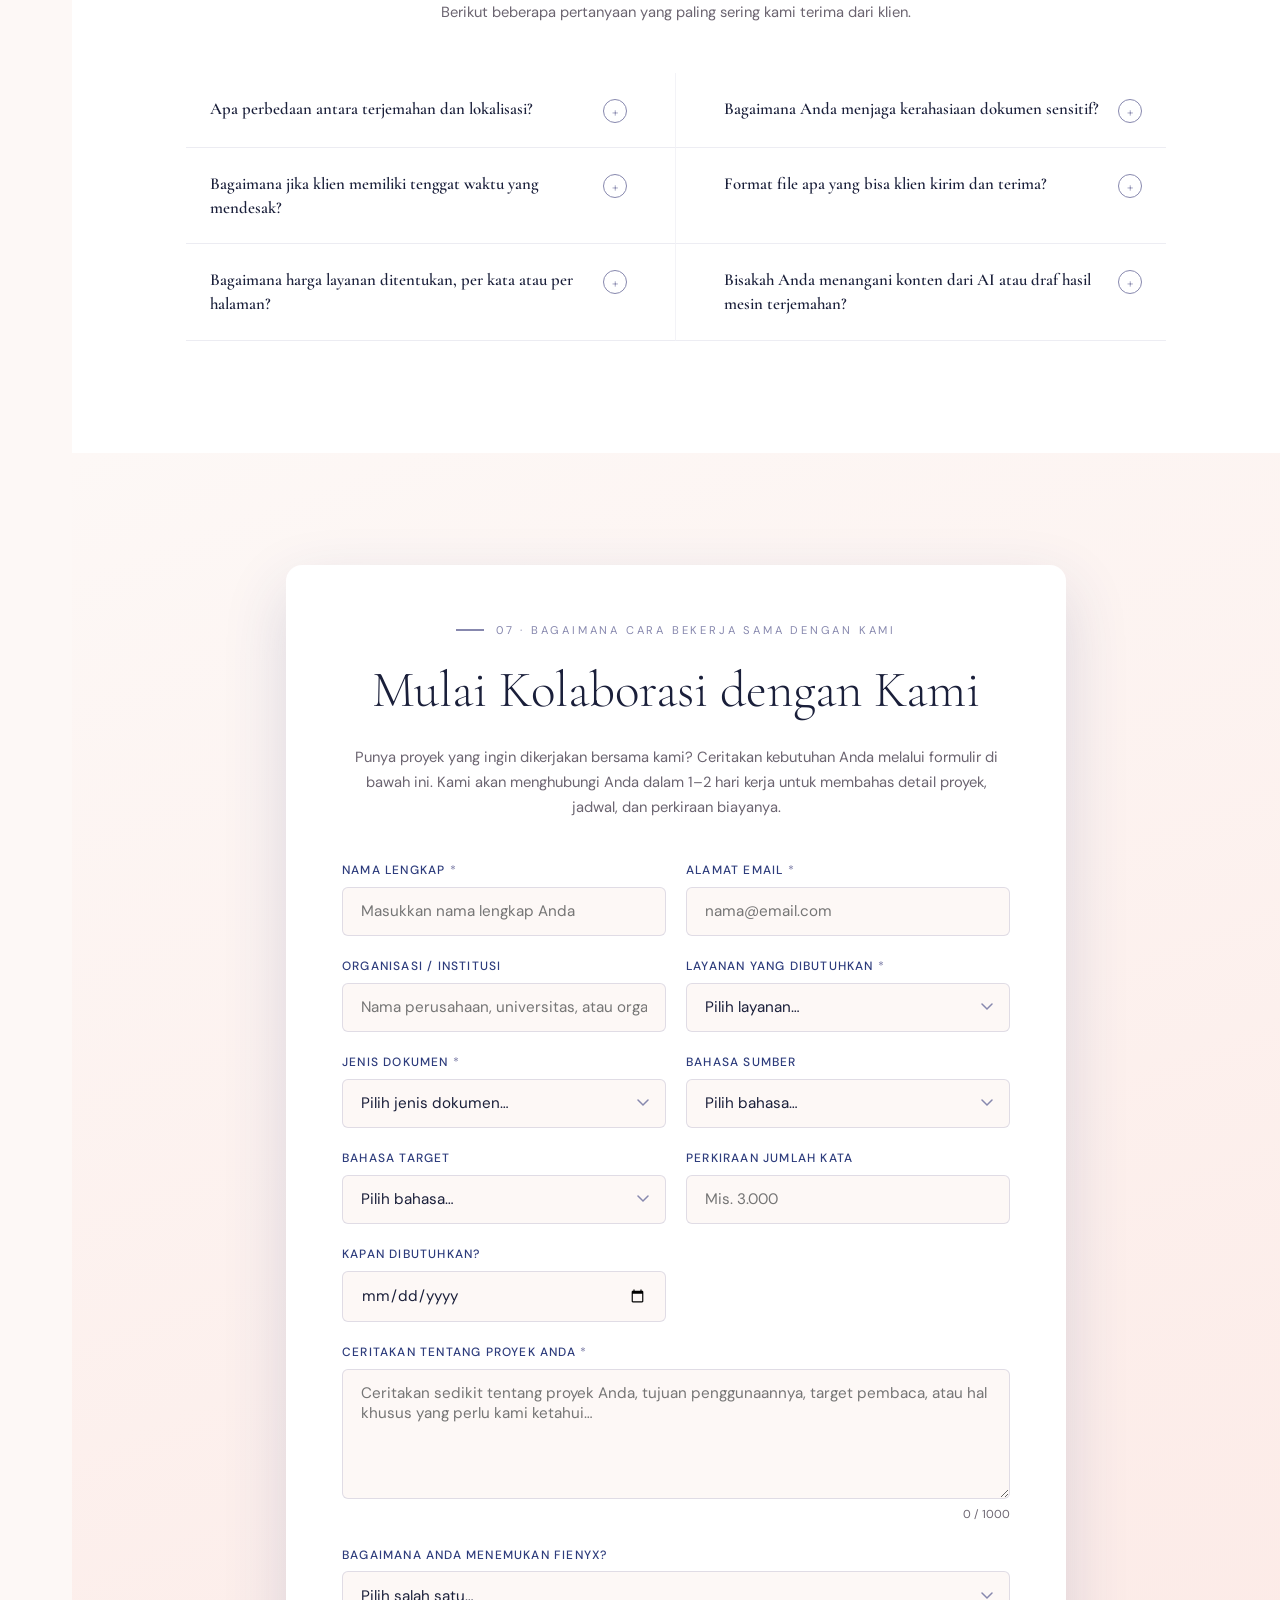
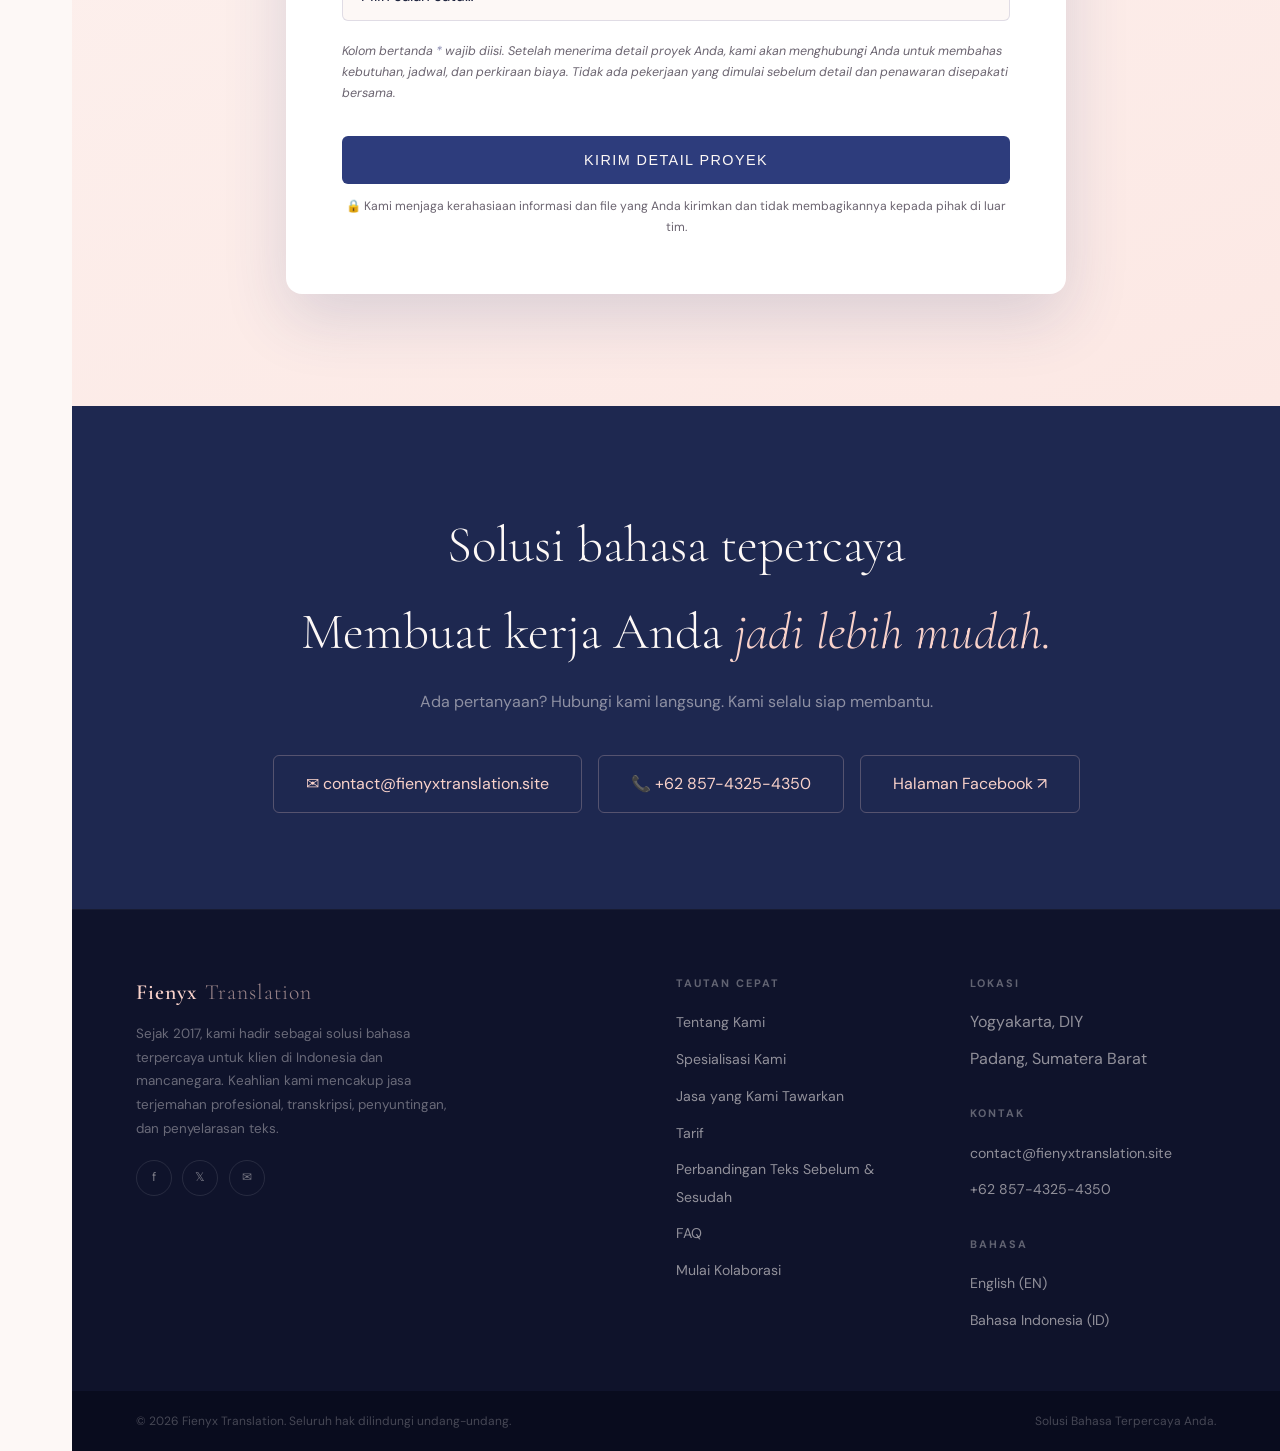
==== commit 6e63b65e: "Update id.html" ====
--- a/id.html
+++ b/id.html
@@ -987,119 +987,378 @@
 <!-- APPLY FORM -->
 <section id="apply" aria-labelledby="apply-heading">
   <div class="form-container reveal">
+
     <div class="section-label">07 · Bagaimana Cara Bekerja Sama dengan Kami</div>
-    <h2 id="apply-heading" class="section-title">Mulai Kolaborasi dengan Kami</h2>
-    <p class="form-subtitle">Ceritakan proyek Anda dan kami akan menghubungi Anda dalam 1 hingga 2 hari kerja. Tidak ada komitmen apa pun di awal.</p>
+
+    <h2 id="apply-heading" class="section-title">
+      Mulai Kolaborasi dengan Kami
+    </h2>
+
+    <p class="form-subtitle">
+      Punya proyek yang ingin dikerjakan bersama kami? Ceritakan kebutuhan Anda
+      melalui formulir di bawah ini. Kami akan menghubungi Anda dalam 1–2 hari
+      kerja untuk membahas detail proyek, jadwal, dan perkiraan biayanya.
+    </p>
 
     <div id="formSuccess" class="form-success" role="status" aria-live="polite" style="display:none">
       <div class="checkmark" aria-hidden="true">✓</div>
-      <h3>Pengajuan Diterima!</h3>
-      <p>Terima kasih telah menghubungi kami. Kami akan meninjau proyek Anda dan segera menghubungi Anda dalam 1–2 hari kerja.</p>
+
+      <h3>Terima Kasih!</h3>
+
+      <p>
+        Detail proyek Anda sudah kami terima. Kami akan meninjaunya dan
+        menghubungi Anda dalam 1–2 hari kerja untuk membahas langkah selanjutnya.
+      </p>
     </div>
 
     <div id="formMain">
       <form id="applicationForm" action="https://api.web3forms.com/submit" method="POST">
-        <input type="hidden" name="access_key" value="4a430dfa-dbe2-4096-af6a-b5cf98ba1c91" />
-        <input type="hidden" name="subject" value="Pengajuan Proyek Baru: Fienyx Translation" />
-        <input type="hidden" name="redirect" value="false" />
+
+        <input
+          type="hidden"
+          name="access_key"
+          value="4a430dfa-dbe2-4096-af6a-b5cf98ba1c91"
+        />
+
+        <input
+          type="hidden"
+          name="subject"
+          value="Pengajuan Proyek Baru: Fienyx Translation"
+        />
+
+        <input
+          type="hidden"
+          name="redirect"
+          value="false"
+        />
 
         <div class="form-grid" role="group">
+
+          <!-- Nama -->
           <div class="form-group">
-            <label for="fname">Nama Lengkap <span aria-hidden="true">*</span></label>
-            <input type="text" id="fname" name="name" placeholder="Nama lengkap Anda" required autocomplete="name" />
+            <label for="fname">
+              Nama Lengkap <span aria-hidden="true">*</span>
+            </label>
+
+            <input
+              type="text"
+              id="fname"
+              name="name"
+              placeholder="Masukkan nama lengkap Anda"
+              required
+              autocomplete="name"
+            />
           </div>
+
+          <!-- Email -->
           <div class="form-group">
-            <label for="femail">Alamat Email <span aria-hidden="true">*</span></label>
-            <input type="email" id="femail" name="email" placeholder="anda@email.com" required autocomplete="email" />
+            <label for="femail">
+              Alamat Email <span aria-hidden="true">*</span>
+            </label>
+
+            <input
+              type="email"
+              id="femail"
+              name="email"
+              placeholder="nama@email.com"
+              required
+              autocomplete="email"
+            />
           </div>
+
+          <!-- Organisasi -->
           <div class="form-group">
-            <label for="forg">Organisasi / Institusi</label>
-            <input type="text" id="forg" name="organization" placeholder="Perusahaan, universitas, dll." autocomplete="organization" />
+            <label for="forg">
+              Organisasi / Institusi
+            </label>
+
+            <input
+              type="text"
+              id="forg"
+              name="organization"
+              placeholder="Nama perusahaan, universitas, atau organisasi"
+              autocomplete="organization"
+            />
           </div>
+
+          <!-- Layanan -->
           <div class="form-group">
-            <label for="fservice">Layanan yang Dibutuhkan <span aria-hidden="true">*</span></label>
+            <label for="fservice">
+              Layanan yang Dibutuhkan <span aria-hidden="true">*</span>
+            </label>
+
             <select id="fservice" name="service" required>
-              <option value="" disabled selected>Pilih layanan…</option>
-              <option value="translation">Penerjemahan</option>
-              <option value="transcription">Transkripsi</option>
-              <option value="light-editing">Penyempurnaan Naskah</option>
-              <option value="heavy-editing">Penyuntingan Substantif</option>
-              <option value="proofreading">Proofreading Bebas Kesalahan</option>
-              <option value="ai-content-editing">Penyuntingan Konten AI &amp; Humanisasi</option>
-              <option value="pemt">Post-Editing Mesin Terjemahan (PEMT)</option>
-              <option value="lifecycle">Paket Siklus Hidup Konten (Ketiga Layanan)</option>
-              <option value="multiple">Beberapa Layanan</option>
+              <option value="" disabled selected>
+                Pilih layanan…
+              </option>
+
+              <option value="translation">
+                Penerjemahan
+              </option>
+
+              <option value="transcription">
+                Transkripsi
+              </option>
+
+              <option value="light-editing">
+                Penyempurnaan Naskah
+              </option>
+
+              <option value="heavy-editing">
+                Penyuntingan Substantif
+              </option>
+
+              <option value="proofreading">
+                Proofreading
+              </option>
+
+              <option value="ai-content-editing">
+                Penyuntingan Konten AI
+              </option>
+
+              <option value="pemt">
+                Post-Editing Mesin Terjemahan (PEMT)
+              </option>
+
+              <option value="multiple">
+                Beberapa Layanan
+              </option>
             </select>
           </div>
+
+          <!-- Jenis Dokumen -->
           <div class="form-group">
-            <label for="fdoctype">Jenis Dokumen <span aria-hidden="true">*</span></label>
+            <label for="fdoctype">
+              Jenis Dokumen <span aria-hidden="true">*</span>
+            </label>
+
             <select id="fdoctype" name="doctype" required>
-              <option value="" disabled selected>Pilih jenis dokumen…</option>
-              <option value="academic">Teks Akademik (tesis, artikel, abstrak)</option>
-              <option value="advertising">Iklan / Publikasi</option>
-              <option value="book">Buku atau Manuskrip</option>
-              <option value="legal">Dokumen Hukum</option>
-              <option value="audio-video">Audio / Video (untuk transkripsi)</option>
-              <option value="ai-content">Konten Buatan AI</option>
-              <option value="other">Lainnya</option>
+              <option value="" disabled selected>
+                Pilih jenis dokumen…
+              </option>
+
+              <option value="academic">
+                Teks Akademik (tesis, artikel, abstrak)
+              </option>
+
+              <option value="commercial">
+                Iklan / Publikasi Komersial
+              </option>
+
+              <option value="book">
+                Buku atau Manuskrip
+              </option>
+
+              <option value="legal">
+                Dokumen Legal
+              </option>
+
+              <option value="business">
+                Dokumen Bisnis / Korporat
+              </option>
+
+              <option value="audio-video">
+                Audio / Video untuk Transkripsi
+              </option>
+
+              <option value="ai-content">
+                Konten Buatan AI
+              </option>
+
+              <option value="machine-translation">
+                Hasil Terjemahan Mesin / AI
+              </option>
+
+              <option value="other">
+                Lainnya
+              </option>
             </select>
           </div>
+
+          <!-- Bahasa Sumber -->
           <div class="form-group">
-            <label for="fsource">Bahasa Sumber</label>
+            <label for="fsource">
+              Bahasa Sumber
+            </label>
+
             <select id="fsource" name="source_language">
-              <option value="" disabled selected>Pilih bahasa…</option>
-              <option value="en">Bahasa Inggris</option>
-              <option value="id">Bahasa Indonesia</option>
-              <option value="ar">Bahasa Arab</option>
-              <option value="fr">Bahasa Prancis</option>
-              <option value="other">Lainnya</option>
+              <option value="" disabled selected>
+                Pilih bahasa…
+              </option>
+
+              <option value="en">
+                Bahasa Inggris
+              </option>
+
+              <option value="id">
+                Bahasa Indonesia
+              </option>
+
+              <option value="ar">
+                Bahasa Arab
+              </option>
+
+              <option value="fr">
+                Bahasa Prancis
+              </option>
+
+              <option value="other">
+                Lainnya
+              </option>
             </select>
           </div>
+
+          <!-- Bahasa Target -->
           <div class="form-group">
-            <label for="ftarget">Bahasa Target</label>
+            <label for="ftarget">
+              Bahasa Target
+            </label>
+
             <select id="ftarget" name="target_language">
-              <option value="" disabled selected>Pilih bahasa…</option>
-              <option value="en">Bahasa Inggris</option>
-              <option value="id">Bahasa Indonesia</option>
-              <option value="ar">Bahasa Arab</option>
-              <option value="fr">Bahasa Prancis</option>
-              <option value="other">Lainnya</option>
+              <option value="" disabled selected>
+                Pilih bahasa…
+              </option>
+
+              <option value="en">
+                Bahasa Inggris
+              </option>
+
+              <option value="id">
+                Bahasa Indonesia
+              </option>
+
+              <option value="ar">
+                Bahasa Arab
+              </option>
+
+              <option value="fr">
+                Bahasa Prancis
+              </option>
+
+              <option value="other">
+                Lainnya
+              </option>
             </select>
           </div>
+
+          <!-- Jumlah Kata -->
           <div class="form-group">
-            <label for="fwords">Perkiraan Jumlah Kata</label>
-            <input type="number" id="fwords" name="word_count" placeholder="mis. 3000" min="1" max="9999999" />
+            <label for="fwords">
+              Perkiraan Jumlah Kata
+            </label>
+
+            <input
+              type="number"
+              id="fwords"
+              name="word_count"
+              placeholder="Mis. 3.000"
+              min="1"
+              max="9999999"
+            />
           </div>
+
+          <!-- Tenggat -->
           <div class="form-group">
-            <label for="fdeadline">Tenggat Waktu</label>
-            <input type="date" id="fdeadline" name="deadline" />
+            <label for="fdeadline">
+              Kapan Dibutuhkan?
+            </label>
+
+            <input
+              type="date"
+              id="fdeadline"
+              name="deadline"
+            />
           </div>
+
+          <!-- Deskripsi -->
           <div class="form-group full">
-            <label for="fdesc">Deskripsi Proyek <span aria-hidden="true">*</span></label>
-            <textarea id="fdesc" name="description" placeholder="Ceritakan proyek Anda: tujuannya, audiens yang dituju, dan persyaratan khusus yang perlu kami ketahui…" maxlength="1000" required></textarea>
-            <div class="char-count"><span id="charCount">0</span> / 1000</div>
+            <label for="fdesc">
+              Ceritakan Tentang Proyek Anda <span aria-hidden="true">*</span>
+            </label>
+
+            <textarea
+              id="fdesc"
+              name="description"
+              placeholder="Ceritakan sedikit tentang proyek Anda, tujuan penggunaannya, target pembaca, atau hal khusus yang perlu kami ketahui…"
+              maxlength="1000"
+              required
+            ></textarea>
+
+            <div class="char-count">
+              <span id="charCount">0</span> / 1000
+            </div>
           </div>
+
+          <!-- Referral -->
           <div class="form-group full">
-            <label for="fhear">Dari mana Anda mengetahui kami?</label>
+            <label for="fhear">
+              Bagaimana Anda menemukan Fienyx?
+            </label>
+
             <select id="fhear" name="referral">
-              <option value="" disabled selected>Pilih opsi…</option>
-              <option value="facebook">Facebook</option>
-              <option value="twitter">Twitter / X</option>
-              <option value="instagram">Instagram</option>
-              <option value="referral">Rekomendasi dari kenalan</option>
-              <option value="search">Mesin pencari</option>
-              <option value="other">Lainnya</option>
+              <option value="" disabled selected>
+                Pilih salah satu…
+              </option>
+
+              <option value="facebook">
+                Facebook
+              </option>
+
+              <option value="twitter">
+                Twitter / X
+              </option>
+
+              <option value="instagram">
+                Instagram
+              </option>
+
+              <option value="referral">
+                Rekomendasi dari kenalan
+              </option>
+
+              <option value="search">
+                Mesin pencari
+              </option>
+
+              <option value="other">
+                Lainnya
+              </option>
             </select>
           </div>
+
+          <!-- Form Note -->
           <div class="form-group full">
-            <p class="form-note">Kolom bertanda <span style="color:var(--periwinkle)" aria-hidden="true">*</span> wajib diisi. Kami akan menghubungi Anda untuk membahas harga dan jadwal sebelum ada komitmen apa pun. Semua file dan informasi Anda dijaga kerahasiaannya.</p>
+            <p class="form-note">
+              Kolom bertanda
+              <span style="color:var(--periwinkle)" aria-hidden="true">*</span>
+              wajib diisi. Setelah menerima detail proyek Anda, kami akan
+              menghubungi Anda untuk membahas kebutuhan, jadwal, dan perkiraan
+              biaya. Tidak ada pekerjaan yang dimulai sebelum detail dan
+              penawaran disepakati bersama.
+            </p>
           </div>
+
         </div>
 
+        <!-- Submit -->
         <div class="form-submit">
-          <button class="btn-submit" id="submitBtn" type="submit" aria-describedby="form-privacy-note">Kirim Pengajuan Saya</button>
-          <p class="form-privacy" id="form-privacy-note">🔒 Informasi Anda sepenuhnya dijaga kerahasiaannya dan tidak pernah dibagikan kepada pihak ketiga.</p>
+
+          <button
+            class="btn-submit"
+            id="submitBtn"
+            type="submit"
+            aria-describedby="form-privacy-note"
+          >
+            Kirim Detail Proyek
+          </button>
+
+          <p class="form-privacy" id="form-privacy-note">
+            🔒 Kami menjaga kerahasiaan informasi dan file yang Anda kirimkan
+            dan tidak membagikannya kepada pihak di luar tim.
+          </p>
+
         </div>
+
       </form>
     </div>
   </div>
